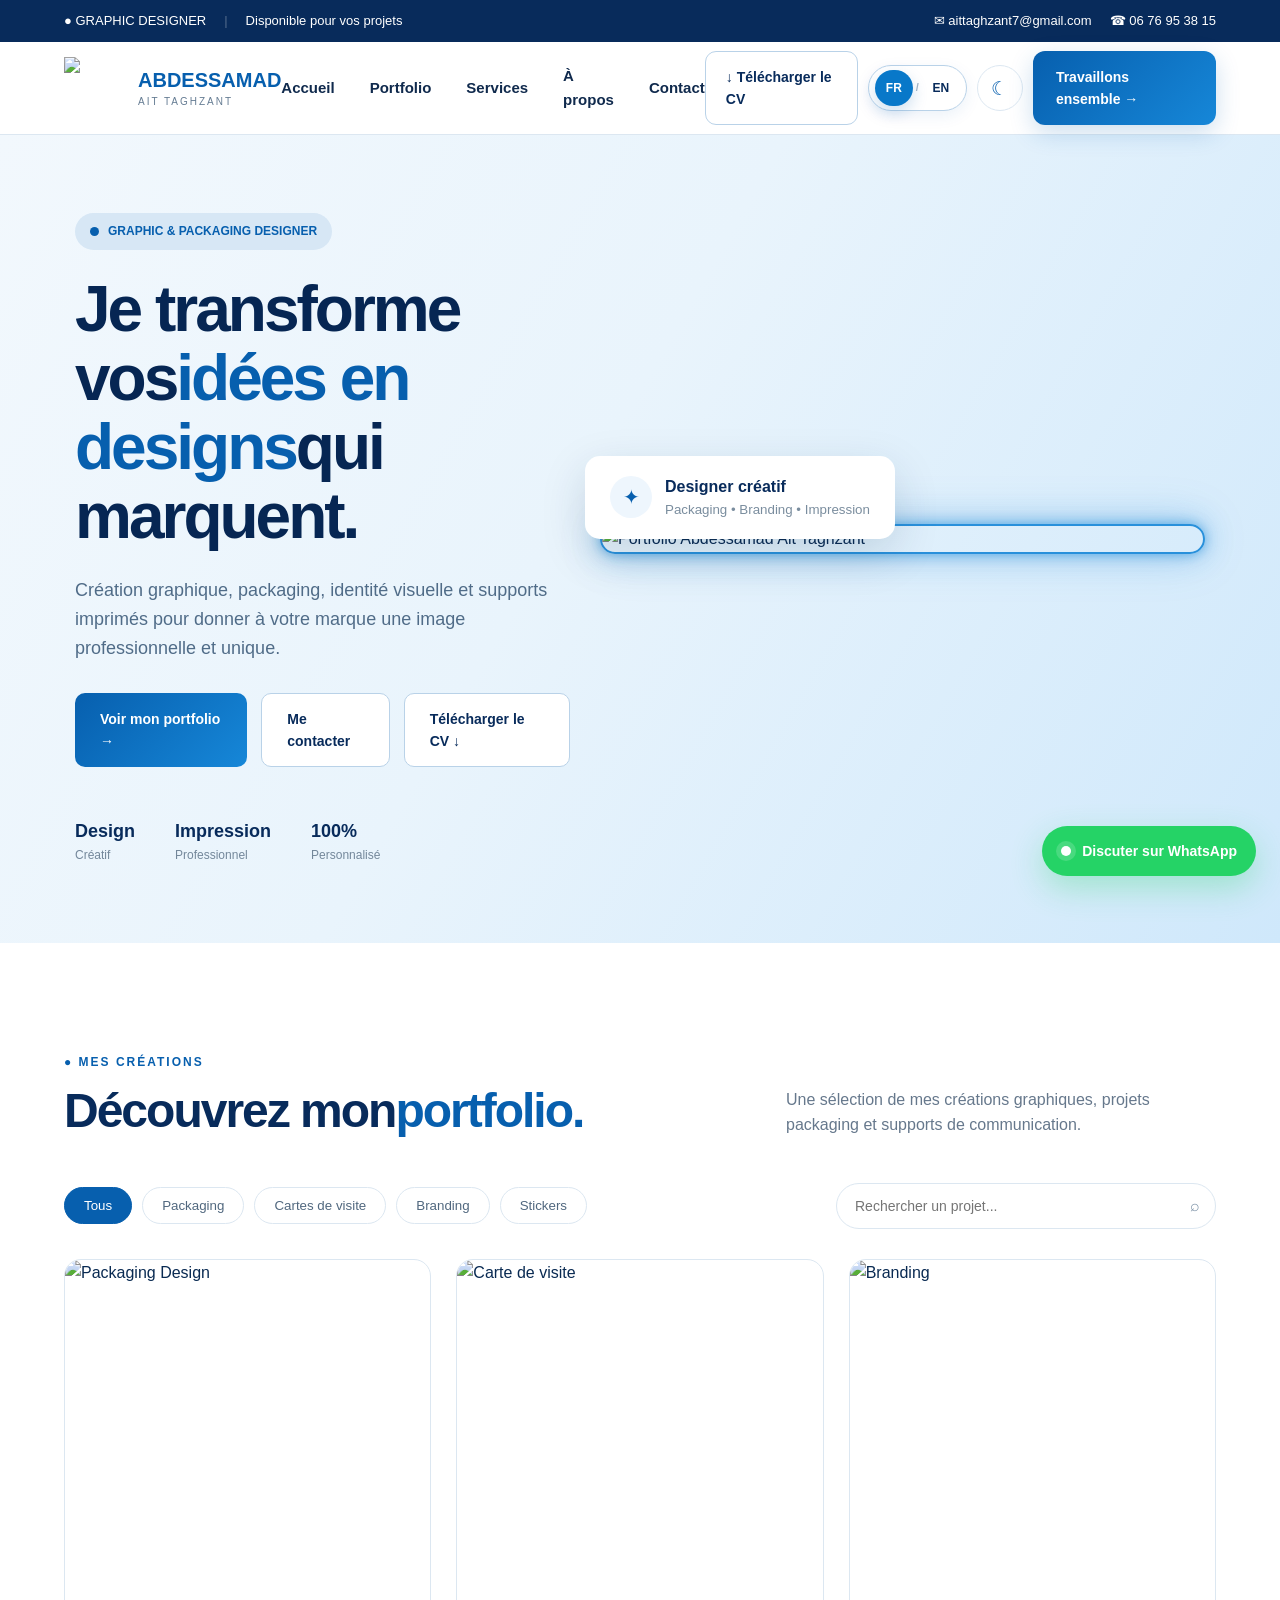
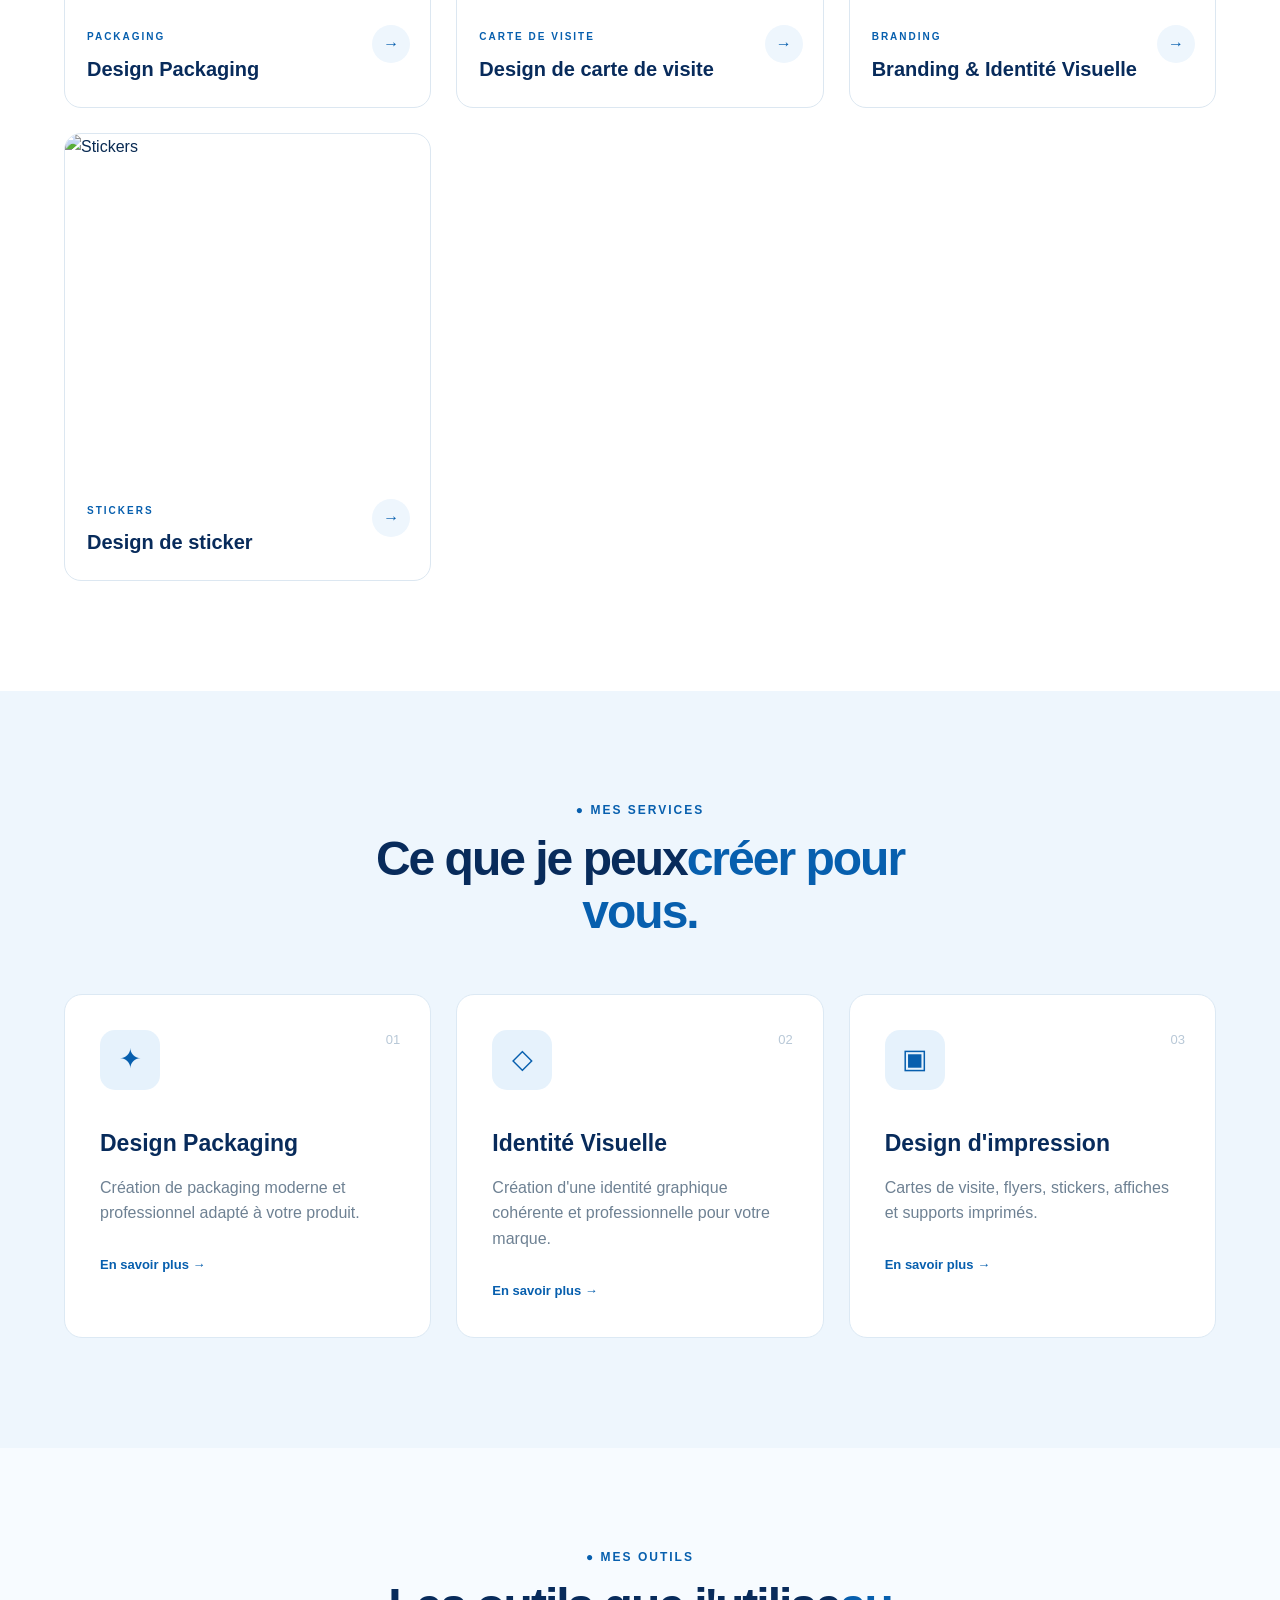
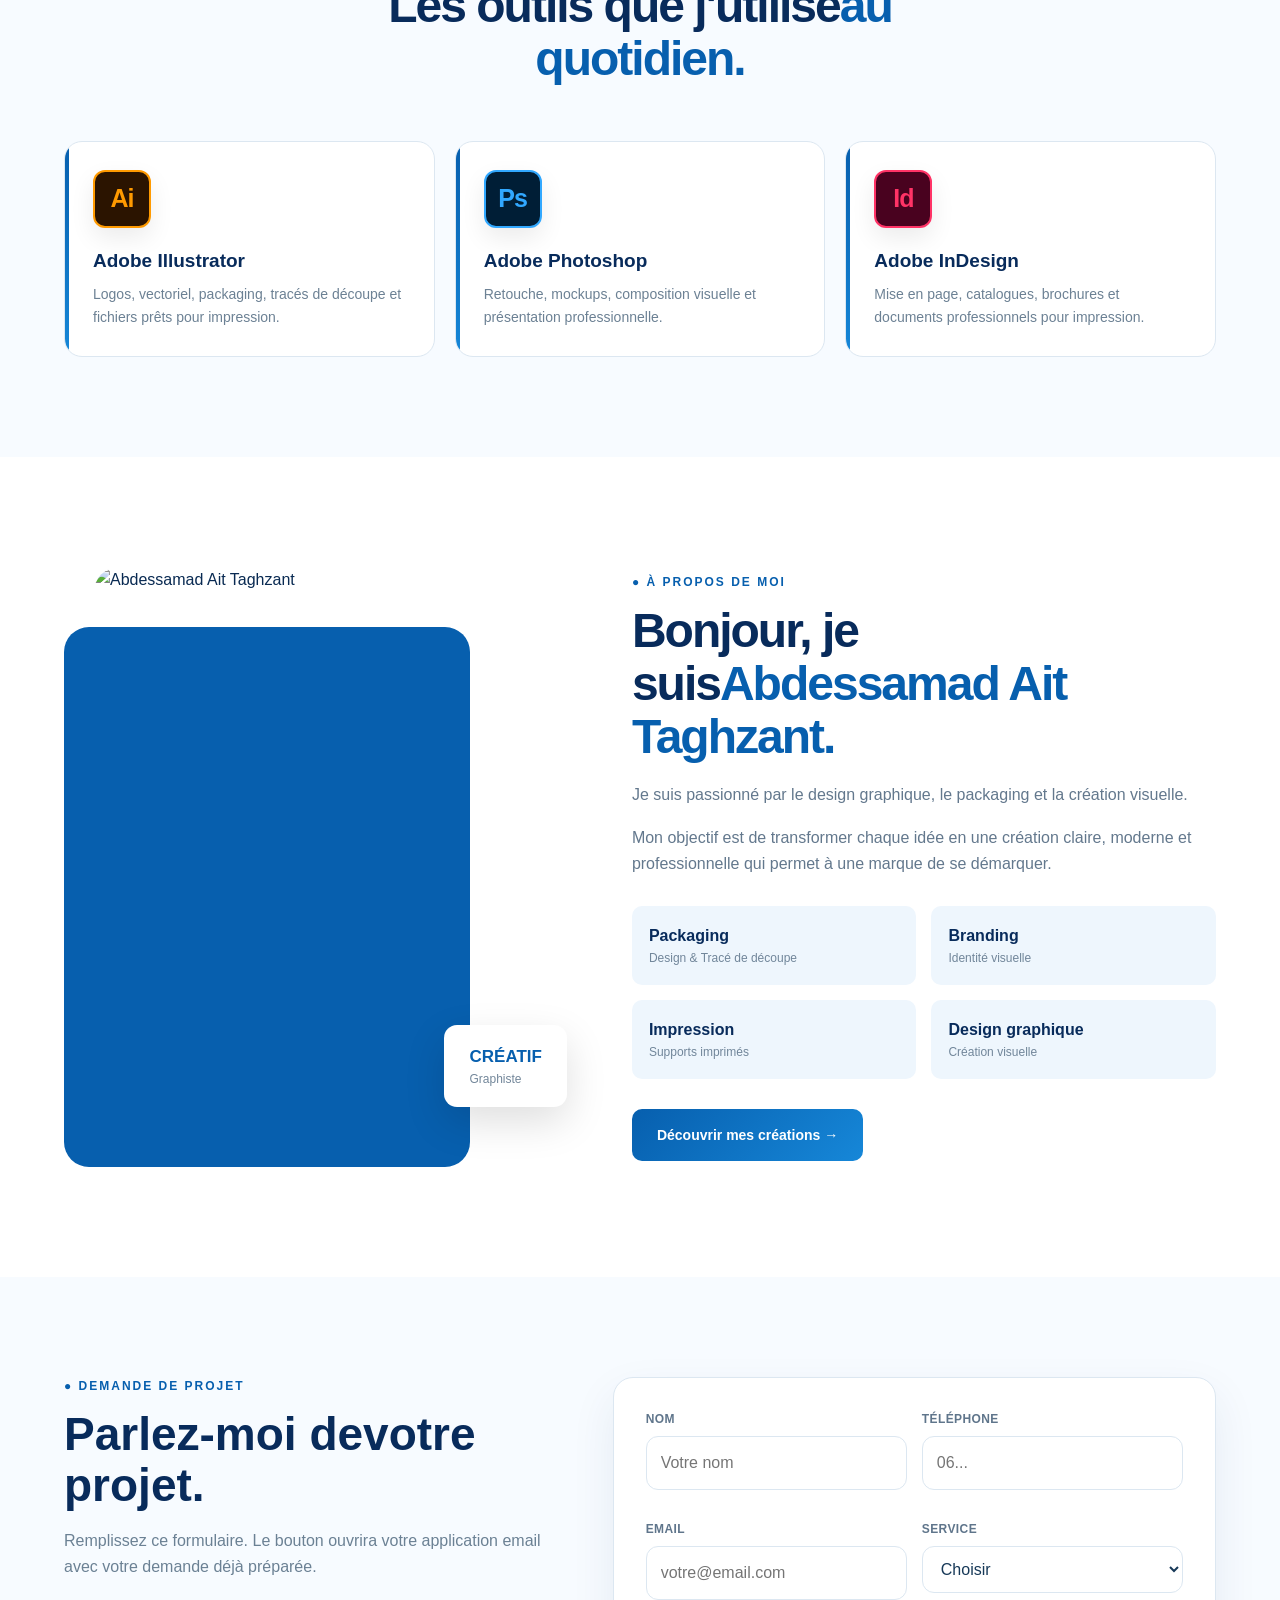
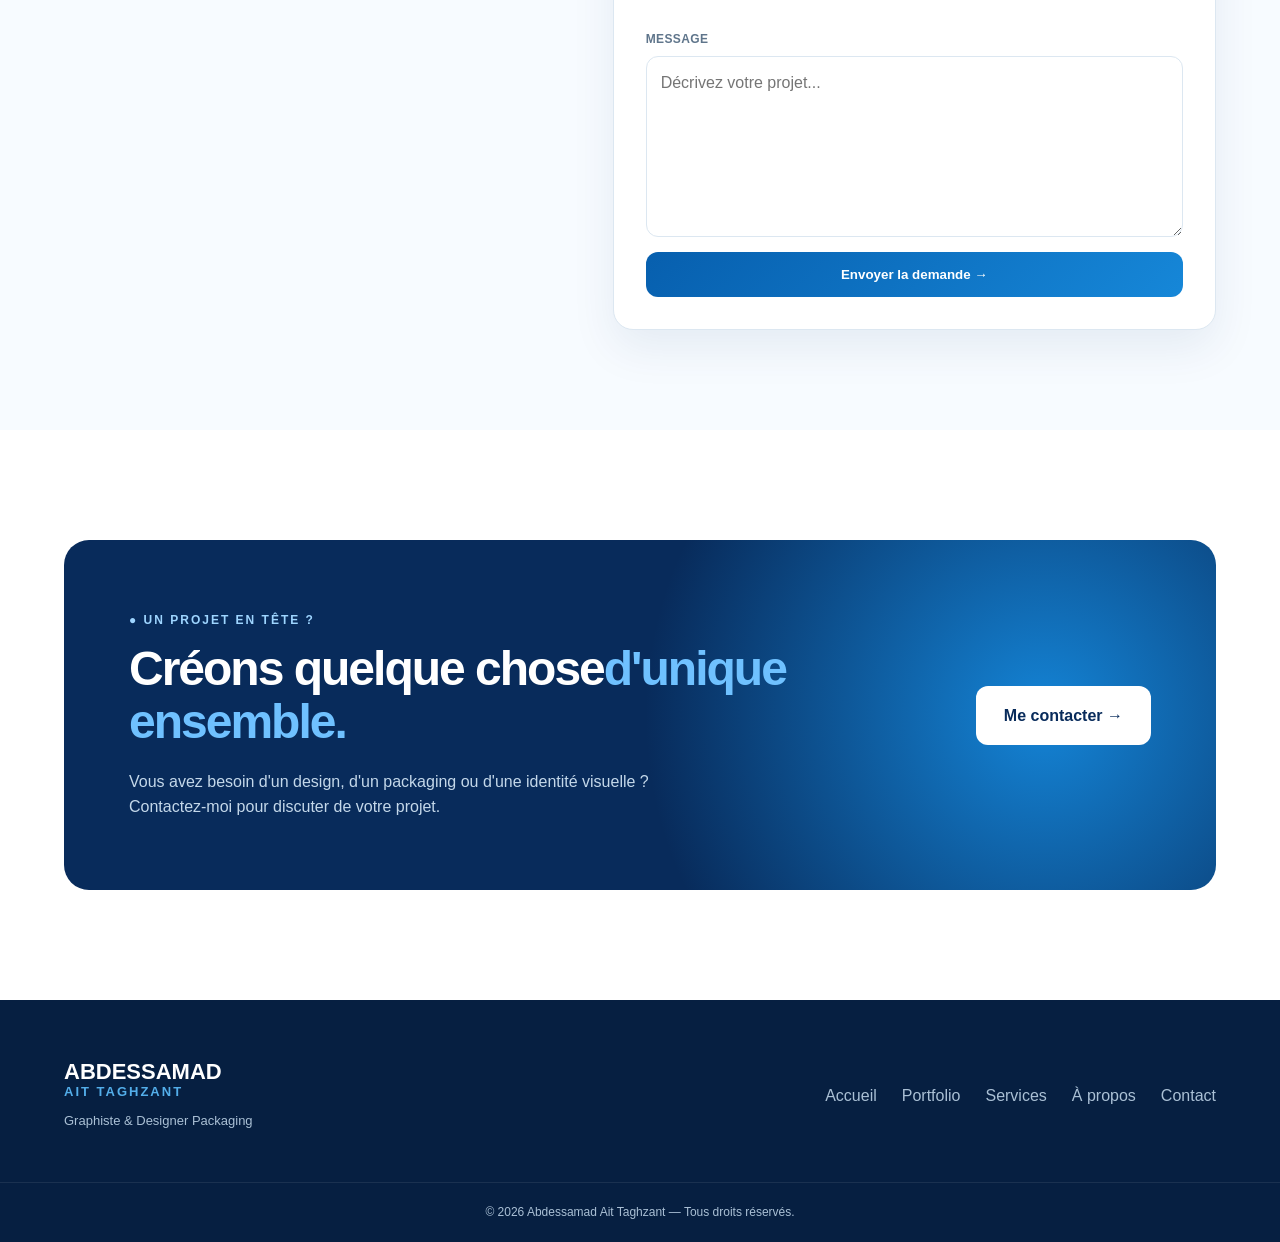
==== index.html @ f578691d "Add files via upload" ====
<!DOCTYPE html>
<html lang="fr">
<head>
    <meta charset="UTF-8">
    <meta name="viewport" content="width=device-width, initial-scale=1.0">

    <title>Abdessamad Ait Taghzant | Graphic Designer</title>

    <link rel="icon" type="image/png" href="images/my logo white.png">

    <link rel="stylesheet" href="style.css">

    <style>

        /* ===================================
           NAVBAR LOGO IMAGE
        =================================== */

        .logo-icon{
            width:62px;
            height:62px;
            display:flex;
            align-items:center;
            justify-content:center;
            background:transparent !important;
            border-radius:0 !important;
            overflow:hidden;
            flex-shrink:0;
        }

        .logo-icon img{
            width:100%;
            height:100%;
            object-fit:contain;
            display:block;
        }

        /* ===================================
           CLICKABLE PORTFOLIO COVERS
        =================================== */

        .gallery-cover{
            cursor:pointer;
        }

        /* ===================================
           CATEGORY GALLERIES / MODALS
        =================================== */

        .portfolio-modal{
            position:fixed;
            inset:0;
            width:100%;
            height:100%;
            background:rgba(3,25,52,.78);
            backdrop-filter:blur(7px);
            z-index:99999;
            display:none;
            overflow-y:auto;
            padding:35px;
        }

        .portfolio-modal.show{
            display:block;
        }

        .portfolio-modal-content{
            position:relative;
            width:100%;
            max-width:1400px;
            min-height:90vh;
            margin:auto;
            background:#ffffff;
            border-radius:25px;
            padding:65px;
            box-shadow:0 30px 90px rgba(0,0,0,.30);
            animation:galleryOpen .35s ease;
        }

        @keyframes galleryOpen{
            from{
                opacity:0;
                transform:translateY(25px) scale(.98);
            }

            to{
                opacity:1;
                transform:translateY(0) scale(1);
            }
        }

        .portfolio-modal-close{
            position:absolute;
            right:25px;
            top:20px;
            width:50px;
            height:50px;
            border:none;
            border-radius:50%;
            background:#edf6fd;
            color:#075fae;
            font-size:32px;
            line-height:1;
            cursor:pointer;
            transition:.3s;
        }

        .portfolio-modal-close:hover{
            background:#075fae;
            color:white;
            transform:rotate(90deg);
        }

        .portfolio-gallery-header{
            margin-bottom:40px;
            max-width:750px;
        }

        .portfolio-gallery-header > span{
            color:#075fae;
            font-size:12px;
            font-weight:800;
            letter-spacing:2px;
        }

        .portfolio-gallery-header h2{
            font-size:48px;
            line-height:1.1;
            color:#082b5b;
            margin:10px 0 15px;
        }

        .portfolio-gallery-header h2 strong{
            color:#0871c9;
        }

        .portfolio-gallery-header p{
            color:#64788d;
            font-size:16px;
        }

        .portfolio-gallery-grid{
            display:grid;
            grid-template-columns:repeat(3,1fr);
            gap:25px;
        }

        .portfolio-gallery-item{
            overflow:hidden;
            border-radius:17px;
            border:1px solid #dce7f1;
            background:#ffffff;
            transition:.35s;
        }

        .portfolio-gallery-item:hover{
            transform:translateY(-6px);
            box-shadow:0 20px 45px rgba(8,54,100,.15);
        }

        .portfolio-gallery-item img{
            width:100%;
            height:340px;
            object-fit:cover;
            display:block;
            transition:.4s;
        }

        .portfolio-gallery-item:hover img{
            transform:scale(1.03);
        }

        .portfolio-gallery-item > div{
            padding:20px;
        }

        .portfolio-gallery-item span{
            font-size:10px;
            font-weight:bold;
            letter-spacing:2px;
            color:#0871c9;
        }

        .portfolio-gallery-item h3{
            margin-top:5px;
            color:#082b5b;
            font-size:19px;
        }

        @media(max-width:1000px){
            .portfolio-gallery-grid{
                grid-template-columns:repeat(2,1fr);
            }
        }

        @media(max-width:650px){
            .portfolio-modal{
                padding:10px;
            }

            .portfolio-modal-content{
                padding:60px 20px 30px;
            }

            .portfolio-gallery-header h2{
                font-size:34px;
            }

            .portfolio-gallery-grid{
                grid-template-columns:1fr;
            }

            .portfolio-gallery-item img{
                height:300px;
            }
        }
    

        /* ===================================
           NEW FEATURES: DARK MODE / TOOLS /
           SEARCH / CONTACT / CTA / ANIMATIONS
        =================================== */

        :root{
            --surface:#ffffff;
            --surface-soft:#f5f9fd;
            --surface-blue:#eef6fd;
            --ink:#082b5b;
            --muted:#64788d;
            --accent:#075fae;
            --accent-light:#1687d8;
            --line:#dce7f1;
        }

        body{
            transition:background .3s ease, color .3s ease;
        }

        /* DARK MODE */
        body.dark-mode{
            --surface:#081525;
            --surface-soft:#0d1d31;
            --surface-blue:#0c2038;
            --ink:#f2f7ff;
            --muted:#a9bdd0;
            --line:#1e3a57;

            background:#07111d;
            color:#edf5ff;
        }

        body.dark-mode header,
        body.dark-mode .portfolio,
        body.dark-mode .about,
        body.dark-mode .contact{
            background:#07111d !important;
        }

        body.dark-mode .services{
            background:#0a192a !important;
        }

        body.dark-mode .project,
        body.dark-mode .service-card,
        body.dark-mode .portfolio-modal-content,
        body.dark-mode .contact-form-card,
        body.dark-mode .tool-card{
            background:#0d1d31 !important;
            border-color:#1e3a57 !important;
            color:#edf5ff;
        }

        body.dark-mode .project-info h3,
        body.dark-mode .portfolio-gallery-header h2,
        body.dark-mode .portfolio-gallery-item h3,
        body.dark-mode .about-content h2,
        body.dark-mode .section-heading h2,
        body.dark-mode .center-heading h2,
        body.dark-mode .tool-card h3,
        body.dark-mode .contact-form-card h3{
            color:#f2f7ff !important;
        }

        body.dark-mode .portfolio-gallery-item,
        body.dark-mode .portfolio-gallery-item img{
            background:#10233a !important;
            border-color:#1e3a57 !important;
        }

        body.dark-mode .portfolio-menu button,
        body.dark-mode .portfolio-search input{
            background:#0d1d31;
            color:#dcecff;
            border-color:#1e3a57;
        }

        body.dark-mode .portfolio-menu button.active,
        body.dark-mode .portfolio-menu button:hover{
            background:#1687d8;
            color:#fff;
        }

        /* DARK MODE TOGGLE */
        .theme-toggle{
            width:46px;
            height:46px;
            border-radius:50%;
            border:1px solid #dce7f1;
            background:#fff;
            color:#075fae;
            cursor:pointer;
            display:flex;
            align-items:center;
            justify-content:center;
            font-size:19px;
            transition:.25s ease;
            flex-shrink:0;
        }

        .theme-toggle:hover{
            transform:translateY(-2px);
            box-shadow:0 8px 22px rgba(7,95,174,.16);
        }

        body.dark-mode .theme-toggle{
            background:#0d1d31;
            border-color:#1e3a57;
            color:#7bc7ff;
        }

        .nav-actions{
            display:flex;
            align-items:center;
            gap:10px;
        }

        /* DOWNLOAD CV */
        .cv-button{
            display:inline-flex;
            align-items:center;
            gap:8px;
            padding:14px 20px;
            border-radius:11px;
            background:#fff;
            border:1px solid #b9d2e8;
            color:#082b5b;
            font-size:14px;
            font-weight:700;
            transition:.25s ease;
        }

        .cv-button:hover{
            transform:translateY(-2px);
            border-color:#1687d8;
            box-shadow:0 8px 25px rgba(7,95,174,.16);
        }

        body.dark-mode .cv-button{
            background:#0d1d31;
            color:#e9f5ff;
            border-color:#1e3a57;
        }

        /* SEARCH */
        .portfolio-toolbar{
            display:flex;
            align-items:center;
            justify-content:space-between;
            gap:20px;
            flex-wrap:wrap;
            margin-bottom:30px;
        }

        .portfolio-toolbar .portfolio-menu{
            margin-bottom:0;
        }

        .portfolio-search{
            position:relative;
            min-width:280px;
            flex:0 1 380px;
        }

        .portfolio-search input{
            width:100%;
            height:46px;
            border:1px solid #dce7f1;
            border-radius:30px;
            padding:0 45px 0 18px;
            outline:none;
            color:#173958;
            background:#fff;
            font-size:14px;
            transition:.25s ease;
        }

        .portfolio-search input:focus{
            border-color:#1687d8;
            box-shadow:0 0 0 4px rgba(22,135,216,.10);
        }

        .portfolio-search span{
            position:absolute;
            right:16px;
            top:50%;
            transform:translateY(-50%);
            color:#7b91a6;
            pointer-events:none;
        }

        .no-results{
            display:none;
            width:100%;
            padding:35px;
            text-align:center;
            border:1px dashed #b9d2e8;
            border-radius:16px;
            color:#6a8095;
            background:#f7fbff;
        }

        body.dark-mode .no-results{
            background:#0d1d31;
            border-color:#1e3a57;
            color:#9db3c7;
        }

        /* TOOLS SECTION */
        .tools-section{
            padding:100px 0;
            background:#f7fbff;
        }

        body.dark-mode .tools-section{
            background:#091827;
        }

        .tools-grid{
            display:grid;
            grid-template-columns:repeat(4,1fr);
            gap:20px;
            margin-top:40px;
        }

        .tool-card{
            background:#fff;
            border:1px solid #dce7f1;
            border-radius:18px;
            padding:28px;
            transition:.3s ease;
            position:relative;
            overflow:hidden;
        }

        .tool-card::before{
            content:"";
            position:absolute;
            left:0;
            top:0;
            width:4px;
            height:100%;
            background:linear-gradient(#075fae,#1687d8);
        }

        .tool-card:hover{
            transform:translateY(-6px);
            box-shadow:0 18px 40px rgba(7,54,100,.10);
        }

        .tool-icon{
            width:52px;
            height:52px;
            border-radius:14px;
            background:#eaf5fd;
            display:flex;
            align-items:center;
            justify-content:center;
            color:#075fae;
            font-weight:900;
            margin-bottom:18px;
            font-size:18px;
        }

        body.dark-mode .tool-icon{
            background:#122b45;
            color:#7bc7ff;
        }

        .tool-card h3{
            color:#082b5b;
            margin-bottom:7px;
            font-size:19px;
        }

        .tool-card p{
            color:#6c8194;
            font-size:14px;
        }

        /* WHATSAPP CTA */
        .whatsapp-cta{
            position:fixed;
            right:24px;
            bottom:24px;
            z-index:9999;
            display:flex;
            align-items:center;
            gap:11px;
            padding:14px 19px;
            background:#25D366;
            color:#fff;
            border-radius:999px;
            font-weight:800;
            font-size:14px;
            box-shadow:0 12px 32px rgba(37,211,102,.30);
            transition:.25s ease;
        }

        .whatsapp-cta:hover{
            transform:translateY(-4px) scale(1.02);
            box-shadow:0 16px 38px rgba(37,211,102,.38);
        }

        .whatsapp-cta .wa-dot{
            width:10px;
            height:10px;
            border-radius:50%;
            background:#fff;
            box-shadow:0 0 0 5px rgba(255,255,255,.16);
        }

        /* CONTACT FORM */
        .contact-form-section{
            padding:100px 0;
            background:#f7fbff;
        }

        body.dark-mode .contact-form-section{
            background:#091827;
        }

        .contact-form-wrap{
            display:grid;
            grid-template-columns:.9fr 1.1fr;
            gap:55px;
            align-items:start;
        }

        .contact-form-intro h2{
            font-size:46px;
            line-height:1.1;
            color:#082b5b;
            margin:10px 0 18px;
        }

        body.dark-mode .contact-form-intro h2{
            color:#f2f7ff;
        }

        .contact-form-intro p{
            color:#6b8194;
            max-width:520px;
        }

        .contact-form-card{
            background:#fff;
            border:1px solid #dce7f1;
            border-radius:20px;
            padding:32px;
            box-shadow:0 18px 45px rgba(7,54,100,.08);
        }

        .contact-form-grid{
            display:grid;
            grid-template-columns:1fr 1fr;
            gap:15px;
        }

        .contact-field{
            display:flex;
            flex-direction:column;
            gap:7px;
            margin-bottom:15px;
        }

        .contact-field.full{
            grid-column:1 / -1;
        }

        .contact-field label{
            font-size:12px;
            font-weight:800;
            color:#5f758b;
            letter-spacing:.4px;
        }

        .contact-field input,
        .contact-field select,
        .contact-field textarea{
            width:100%;
            border:1px solid #dce7f1;
            border-radius:12px;
            padding:13px 14px;
            outline:none;
            font:inherit;
            background:#fff;
            color:#173958;
        }

        body.dark-mode .contact-field input,
        body.dark-mode .contact-field select,
        body.dark-mode .contact-field textarea{
            background:#091827;
            color:#edf5ff;
            border-color:#1e3a57;
        }

        .contact-field input:focus,
        .contact-field select:focus,
        .contact-field textarea:focus{
            border-color:#1687d8;
            box-shadow:0 0 0 4px rgba(22,135,216,.09);
        }

        .contact-submit{
            width:100%;
            border:none;
            border-radius:12px;
            padding:15px 20px;
            background:linear-gradient(135deg,#075fae,#1687d8);
            color:#fff;
            font-weight:800;
            cursor:pointer;
            transition:.25s ease;
        }

        .contact-submit:hover{
            transform:translateY(-2px);
            box-shadow:0 10px 28px rgba(7,95,174,.25);
        }

        /* LIGHTBOX COUNTER ENHANCEMENT */
        .lightbox-counter{
            font-weight:800;
            letter-spacing:.5px;
        }

        /* SCROLL ANIMATIONS */
        .reveal{
            opacity:0;
            transform:translateY(28px);
            transition:
                opacity .7s ease,
                transform .7s ease;
        }

        .reveal.visible{
            opacity:1;
            transform:translateY(0);
        }

        .reveal-delay-1{ transition-delay:.08s; }
        .reveal-delay-2{ transition-delay:.16s; }
        .reveal-delay-3{ transition-delay:.24s; }

        @media(max-width:1000px){
            .tools-grid{
                grid-template-columns:repeat(2,1fr);
            }

            .contact-form-wrap{
                grid-template-columns:1fr;
            }

            .nav-actions .cv-button{
                display:none;
            }
        }

        @media(max-width:700px){
            .tools-grid{
                grid-template-columns:1fr;
            }

            .portfolio-search{
                min-width:100%;
                flex:1 1 100%;
            }

            .contact-form-grid{
                grid-template-columns:1fr;
            }

            .contact-field.full{
                grid-column:auto;
            }

            .contact-form-intro h2{
                font-size:36px;
            }

            .whatsapp-cta{
                right:14px;
                bottom:14px;
                padding:13px 16px;
            }

            .whatsapp-cta .wa-label{
                display:none;
            }
        }

    

        /* ===================================
           DARK MODE - HERO COMPLETE
        =================================== */

        body.dark-mode .hero{
            background:#07111d !important;
        }

        body.dark-mode .hero-grid{
            background:transparent !important;
        }

        body.dark-mode .hero-content h1{
            color:#f2f7ff !important;
        }

        body.dark-mode .hero-content h1 span{
            color:#31a7ff !important;
        }

        body.dark-mode .hero-content > p{
            color:#a9bdd0 !important;
        }

        body.dark-mode .hero-badge{
            background:#102b45 !important;
            color:#7bc7ff !important;
            border-color:#1e496d !important;
        }

        body.dark-mode .hero-badge .dot{
            background:#31a7ff !important;
        }

        body.dark-mode .hero-stats strong{
            color:#f2f7ff !important;
        }

        body.dark-mode .hero-stats span{
            color:#91a9bd !important;
        }

        body.dark-mode .hero .btn-outline{
            background:#0d1d31 !important;
            color:#eaf5ff !important;
            border-color:#284968 !important;
        }

        body.dark-mode .hero .btn-outline:hover{
            background:#122b45 !important;
            border-color:#31a7ff !important;
        }

        body.dark-mode .hero .btn-primary{
            background:#1687d8 !important;
            color:#fff !important;
        }

        body.dark-mode .hero-image{
            background:#0b1d30 !important;
        }

        body.dark-mode .hero-image > img{
            border-color:#31a7ff !important;
            box-shadow:
                0 0 18px rgba(49,167,255,.35),
                0 0 45px rgba(49,167,255,.16) !important;
        }

        body.dark-mode .floating-card{
            background:#0d1d31 !important;
            color:#f2f7ff !important;
            border:1px solid #1e3a57 !important;
            box-shadow:0 18px 45px rgba(0,0,0,.35) !important;
        }

        body.dark-mode .floating-card strong{
            color:#f2f7ff !important;
        }

        body.dark-mode .floating-card small{
            color:#9fb4c8 !important;
        }

        body.dark-mode .floating-card > span{
            background:#102b45 !important;
            color:#7bc7ff !important;
        }

    

        /* ===================================
           DARK MODE - WHITE TEXT FIX
        =================================== */

        /* Navbar links */
        body.dark-mode header nav a,
        body.dark-mode .navbar nav a{
            color:#ffffff !important;
        }

        body.dark-mode header nav a:hover,
        body.dark-mode .navbar nav a:hover{
            color:#31a7ff !important;
        }

        /* Service cards */
        body.dark-mode .service-card h3,
        body.dark-mode .service-card p,
        body.dark-mode .service-card .number,
        body.dark-mode .service-card a{
            color:#ffffff !important;
        }

        body.dark-mode .service-card p{
            color:#c5d3df !important;
        }

        body.dark-mode .service-card a{
            color:#31a7ff !important;
        }

        /* Generic dark-blue text used across sections */
        body.dark-mode .small-title,
        body.dark-mode .section-heading p,
        body.dark-mode .center-heading p,
        body.dark-mode .project-info h3,
        body.dark-mode .project-info span,
        body.dark-mode .portfolio-gallery-item h3,
        body.dark-mode .portfolio-gallery-item span,
        body.dark-mode .portfolio-gallery-header p,
        body.dark-mode .tool-card h3,
        body.dark-mode .tool-card p,
        body.dark-mode .about-content p,
        body.dark-mode .skills strong,
        body.dark-mode .skills span{
            color:#ffffff !important;
        }

        body.dark-mode .portfolio-gallery-header p,
        body.dark-mode .tool-card p,
        body.dark-mode .about-content p,
        body.dark-mode .skills span{
            color:#c5d3df !important;
        }

        /* Footer links/text */
        body.dark-mode footer,
        body.dark-mode footer a,
        body.dark-mode .footer-logo,
        body.dark-mode .footer-menu a{
            color:#ffffff !important;
        }

        body.dark-mode .footer-logo span,
        body.dark-mode footer p{
            color:#c5d3df !important;
        }

    

        /* ===================================
           DARK MODE - ABOUT SKILLS FIX
        =================================== */

        body.dark-mode .skills > div{
            background:#10243a !important;
            border:1px solid #244766 !important;
            box-shadow:0 10px 25px rgba(0,0,0,.16) !important;
        }

        body.dark-mode .skills > div strong{
            color:#ffffff !important;
        }

        body.dark-mode .skills > div span{
            color:#a9c1d5 !important;
        }

        body.dark-mode .skills > div:hover{
            background:#132b45 !important;
            border-color:#31a7ff !important;
        }

    

        /* ===================================
           ADOBE TOOLS LOGOS
        =================================== */

        .adobe-tools-grid{
            grid-template-columns:repeat(3,1fr) !important;
        }

        .adobe-logo{
            width:58px;
            height:58px;
            border-radius:12px;
            display:flex;
            align-items:center;
            justify-content:center;
            margin-bottom:18px;
            font-size:25px;
            font-weight:900;
            letter-spacing:-1px;
            border:2px solid currentColor;
            box-shadow:0 10px 24px rgba(0,0,0,.08);
        }

        .adobe-logo span{
            line-height:1;
        }

        .adobe-ai{
            background:#2b1400;
            color:#ff9a00;
        }

        .adobe-ps{
            background:#001e36;
            color:#31a8ff;
        }

        .adobe-id{
            background:#49021f;
            color:#ff3366;
        }

        body.dark-mode .adobe-ai{
            background:#2b1400 !important;
            color:#ff9a00 !important;
            border-color:#ff9a00 !important;
        }

        body.dark-mode .adobe-ps{
            background:#001e36 !important;
            color:#31a8ff !important;
            border-color:#31a8ff !important;
        }

        body.dark-mode .adobe-id{
            background:#49021f !important;
            color:#ff3366 !important;
            border-color:#ff3366 !important;
        }

        @media(max-width:1000px){
            .adobe-tools-grid{
                grid-template-columns:repeat(2,1fr) !important;
            }
        }

        @media(max-width:700px){
            .adobe-tools-grid{
                grid-template-columns:1fr !important;
            }
        }

    
/* =========================
   FR / EN LANGUAGE SWITCH
========================= */
.language-switch{
    display:flex;
    align-items:center;
    gap:4px;
    padding:4px;
    border:1px solid #dce7f1;
    background:#f5f9fd;
    border-radius:999px;
}
.language-switch button{
    border:0;
    background:transparent;
    color:#64788d;
    min-width:42px;
    height:36px;
    padding:0 10px;
    border-radius:999px;
    cursor:pointer;
    font-weight:900;
    font-size:12px;
    transition:.25s ease;
}
.language-switch button.active{
    background:#075fae;
    color:#fff;
    box-shadow:0 6px 16px rgba(7,95,174,.20);
}
body.dark-mode .language-switch{
    background:#0d1d31;
    border-color:#1e3a57;
}
body.dark-mode .language-switch button{color:#a9bdd0}
body.dark-mode .language-switch button.active{
    background:#1687d8;
    color:#fff;
}
@media(max-width:760px){
    .language-switch button{min-width:38px;height:34px}
}


/* ===== VISIBLE FR / EN SWITCH ===== */
.language-switch{
    display:flex !important;
    align-items:center;
    justify-content:center;
    gap:3px;
    height:46px;
    padding:4px 6px;
    border:1px solid #b9d2e8;
    background:#ffffff;
    border-radius:999px;
    flex-shrink:0;
    box-shadow:0 5px 16px rgba(7,95,174,.08);
}
.language-switch button{
    display:flex !important;
    align-items:center;
    justify-content:center;
    min-width:38px;
    height:36px;
    padding:0 8px;
    border:0;
    border-radius:999px;
    background:transparent;
    color:#082b5b;
    font-size:12px;
    font-weight:900;
    cursor:pointer;
}
.language-switch .lang-divider{
    color:#9eb2c5;
    font-size:11px;
    font-weight:700;
}
.language-switch button.active{
    background:#0878c9 !important;
    color:#ffffff !important;
}
body.dark-mode .language-switch{
    background:#0d1d31 !important;
    border-color:#284968 !important;
}
body.dark-mode .language-switch button{
    color:#dcecff !important;
}
body.dark-mode .language-switch button.active{
    background:#1687d8 !important;
    color:#fff !important;
}
@media(max-width:1150px){
    .language-switch{height:42px}
    .language-switch button{min-width:34px;height:32px;font-size:11px}
}

</style>
</head>

<body>

<!-- =========================
     TOP BAR
========================= -->
<div class="top-bar">
    <div class="container top-content">

        <div class="top-left">
            <span>● GRAPHIC DESIGNER</span>
            <span class="separator">|</span>
            <span>Disponible pour vos projets</span>
        </div>

        <div class="top-right">

            <a href="mailto:aittaghzant7@gmail.com">
                ✉ aittaghzant7@gmail.com
            </a>

            <a href="tel:+212676953815">
                ☎ 06 76 95 38 15
            </a>

        </div>

    </div>
</div>


<!-- =========================
     NAVBAR
========================= -->
<header>

    <div class="container navbar">

        <a href="#accueil" class="logo">

            <div class="logo-icon">
                <img src="images/my logo.png"
                     alt="Abdessamad Ait Taghzant Logo">
            </div>

            <div class="logo-text">
                <strong>ABDESSAMAD</strong>
                <small>AIT TAGHZANT</small>
            </div>

        </a>


        <nav>

            <a href="#accueil">Accueil</a>
            <a href="#portfolio">Portfolio</a>
            <a href="#services">Services</a>
            <a href="#apropos">À propos</a>
            <a href="#contact">Contact</a>

        </nav>


        <div class="nav-actions">

            <a href="cv.html" target="_blank" rel="noopener noreferrer"
               class="cv-button">
                ↓ Download CV
            </a>

            <div class="language-switch" id="languageSwitch" title="Changer la langue / Change language">
                <button type="button" id="langFR" class="active" aria-label="Français">FR</button>
                <span class="lang-divider">/</span>
                <button type="button" id="langEN" aria-label="English">EN</button>
            </div>

            <button class="theme-toggle"
                    id="themeToggle"
                    type="button"
                    aria-label="Changer le thème">
                ☾
            </button>

            <a href="#contact-form" class="nav-button">
                Travaillons ensemble →
            </a>

        </div>

    </div>

</header>


<!-- =========================
     HERO
========================= -->
<section class="hero" id="accueil">

    <div class="container hero-grid">


        <!-- HERO TEXT -->

        <div class="hero-content">

            <div class="hero-badge">
                <span class="dot"></span>
                GRAPHIC & PACKAGING DESIGNER
            </div>


            <h1>
                Je transforme vos
                <span>idées en designs</span>
                qui marquent.
            </h1>


            <p>
                Création graphique, packaging, identité visuelle
                et supports imprimés pour donner à votre marque
                une image professionnelle et unique.
            </p>


            <div class="hero-buttons">

                <a href="#portfolio" class="btn-primary">
                    Voir mon portfolio →
                </a>

                <a href="#contact" class="btn-outline">
                    Me contacter
                </a>

                <a href="cv.html" target="_blank" rel="noopener noreferrer"
                   class="btn-outline">
                    Download CV ↓
                </a>

            </div>


            <div class="hero-stats">

                <div>
                    <strong>Design</strong>
                    <span>Créatif</span>
                </div>

                <div>
                    <strong>Print</strong>
                    <span>Professionnel</span>
                </div>

                <div>
                    <strong>100%</strong>
                    <span>Personnalisé</span>
                </div>

            </div>

        </div>



        <!-- HERO IMAGE -->

        <div class="hero-image">

            <img src="images/ChatGPT Image Sep 7, 2026, 11_30_27 PM.png"
                 alt="Portfolio Abdessamad Ait Taghzant">

            <div class="floating-card">
                <span>✦</span>

                <div>
                    <strong>Creative Designer</strong>
                    <small>Packaging • Branding • Print</small>
                </div>
            </div>

        </div>

    </div>

</section>


<!-- =========================
     PORTFOLIO
========================= -->
<section class="portfolio section" id="portfolio">

    <div class="container">

        <div class="section-heading reveal">

            <div>

                <div class="small-title">
                    ● MES CRÉATIONS
                </div>

                <h2>
                    Découvrez mon
                    <span>portfolio.</span>
                </h2>

            </div>

            <p>
                Une sélection de mes créations graphiques,
                projets packaging et supports de communication.
            </p>

        </div>


        <!-- =========================
             FILTER BUTTONS
        ========================= -->

        <div class="portfolio-toolbar">

            <div class="portfolio-menu">
<button class="filter-btn active" data-filter="all">
                Tous
            </button>

            <button class="filter-btn" data-filter="packaging">
                Packaging
            </button>

            <button class="filter-btn" data-filter="carte">
                Cartes de visite
            </button>

            <button class="filter-btn" data-filter="branding">
                Branding
            </button>

            <button class="filter-btn" data-filter="stickers">
                Stickers
            </button>
            </div>

            <div class="portfolio-search">
                <input type="search"
                       id="portfolioSearch"
                       placeholder="Rechercher un projet..."
                       aria-label="Rechercher un projet">
                <span>⌕</span>
            </div>

        </div>


        <!-- =========================
             CATEGORY COVERS
        ========================= -->

        <div class="portfolio-grid">


            <!-- PACKAGING COVER -->

            <div class="project gallery-cover"
                 data-category="packaging" data-search="packaging cosmétique box premium parfum emballage"
                 onclick="openGallery('packagingModal')">

                <img
                    src="images/ChatGPT Image Sep 13, 2026, 06_55_01 PM.png"
                    alt="Packaging Design"
                >

                <div class="project-info">

                    <span>PACKAGING</span>

                    <h3>
                        Packaging Design
                    </h3>

                    <div class="project-arrow">
                        →
                    </div>

                </div>

            </div>


            <!-- BUSINESS CARD COVER -->

            <div class="project gallery-cover"
                 data-category="carte" data-search="carte visite business card deco coussin puritybiodo adbi mikhwar lmaallem fire guard zahiabi"
                 onclick="openGallery('businessModal')">

                <img
                    src="images/ChatGPT Image Sep 8, 2026, 12_19_13 AM.png"
                    alt="Carte de visite"
                >

                <div class="project-info">

                    <span>CARTE DE VISITE</span>

                    <h3>
                        Business Card Design
                    </h3>

                    <div class="project-arrow">
                        →
                    </div>

                </div>

            </div>


            <!-- BRANDING COVER -->

            <div class="project gallery-cover"
                 data-category="branding" data-search="branding identité visuelle logo marque"
                 onclick="openGallery('brandingModal')">

                <img
                    src="images/design3.jpg"
                    alt="Branding"
                >

                <div class="project-info">

                    <span>BRANDING</span>

                    <h3>
                        Branding & Identité Visuelle
                    </h3>

                    <div class="project-arrow">
                        →
                    </div>

                </div>

            </div>


            <!-- STICKERS COVER -->

            <div class="project gallery-cover"
                 data-category="stickers" data-search="stickers étiquettes labels autocollants"
                 onclick="openGallery('stickersModal')">

                <img
                    src="images/design4.jpg"
                    alt="Stickers"
                >

                <div class="project-info">

                    <span>STICKERS</span>

                    <h3>
                        Sticker Design
                    </h3>

                    <div class="project-arrow">
                        →
                    </div>

                </div>

            </div>


        </div>

        <div class="no-results" id="noResults">
            Aucun projet ne correspond à votre recherche.
        </div>

    </div>

</section>


<!-- ===================================
     PACKAGING GALLERY
=================================== -->

<div class="portfolio-modal" id="packagingModal" aria-hidden="true">

    <div class="portfolio-modal-content">

        <button class="portfolio-modal-close"
                type="button"
                onclick="closeGallery('packagingModal')">
            ×
        </button>

        <div class="portfolio-gallery-header">

            <span>● MES PROJETS</span>

            <h2>
                Packaging
                <strong>Designs.</strong>
            </h2>

            <p>
                Découvrez mes créations de packaging,
                boîtes produits et présentations mockup.
            </p>

        </div>


        <div class="portfolio-gallery-grid">


            <div class="portfolio-gallery-item">

                <img
                    src="images/Varikosetife.png"
                    alt="Packaging 1"
                >

                <div>
                    <span>PACKAGING</span>
                    <h3>Varikosetife</h3>
                </div>

            </div>


            <div class="portfolio-gallery-item">

                <img
                    src="images/ZOREEL PARFUM.png"
                    alt="Packaging 2"
                >

                <div>
                    <span>PACKAGING</span>
                    <h3>ZOREEL PARFUM</h3>
                </div>

            </div>


            <div class="portfolio-gallery-item">

                <img
                    src="images/ALKAMAL PARFUM.png"
                    alt="Packaging 3"
                >

                <div>
                    <span>PACKAGING</span>
                    <h3>ALKAMAL PARFUM</h3>
                </div>

            </div>


            <div class="portfolio-gallery-item">

                <img
                    src="images/JOHD PARFUM.png"
                    alt="Packaging 4"
                >

                <div>
                    <span>PACKAGING</span>
                    <h3>JOHD PARFUM</h3>
                </div>

            </div>


            <div class="portfolio-gallery-item">

                <img
                    src="images/NELIA.png"
                    alt="Packaging 5"
                >

                <div>
                    <span>PACKAGING</span>
                    <h3>NELIA</h3>
                </div>

            </div>


            <div class="portfolio-gallery-item">

                <img
                    src="images/AGNESS PARFUM.png"
                    alt="Packaging 6"
                >

                <div>
                    <span>PACKAGING</span>
                    <h3>AGNESS PARFUM</h3>
                </div>

            </div>

            <div class="portfolio-gallery-item">

                <img
                    src="images/RAHA.png"
                    alt="Packaging 7"
                >

                <div>
                    <span>PACKAGING</span>
                    <h3>RAHA</h3>
                </div>

            </div>

            <div class="portfolio-gallery-item">

                <img
                    src="images/MINOXIFIN.png"
                    alt="Packaging 8"
                >

                <div>
                    <span>PACKAGING</span>
                    <h3>MINOXIFIN</h3>
                </div>

            </div>

            <div class="portfolio-gallery-item">

                <img
                    src="images/MINOXIDIL 5%25.png"
                    alt="Packaging 9"
                >

                <div>
                    <span>PACKAGING</span>
                    <h3>MINOXIDIL 5%</h3>
                </div>

            </div>


        </div>

    </div>

</div>


<!-- ===================================
     BUSINESS CARD GALLERY
=================================== -->

<div class="portfolio-modal" id="businessModal" aria-hidden="true">

    <div class="portfolio-modal-content">

        <button class="portfolio-modal-close"
                type="button"
                onclick="closeGallery('businessModal')">
            ×
        </button>

        <div class="portfolio-gallery-header">

            <span>● MES PROJETS</span>

            <h2>
                Business Card
                <strong>Designs.</strong>
            </h2>

            <p>
                Découvrez une sélection de mes créations
                de cartes de visite.
            </p>

        </div>


        <div class="portfolio-gallery-grid">


            <div class="portfolio-gallery-item">

                <img
                    src="images/ChatGPT Image Sep 7, 2026, 12_08_06 PM.png"
                    alt="Business Card 1"
                >

                <div>
                    <span>CARTE DE VISITE</span>
                    <h3>Business Card DECO COUSSIN</h3>
                </div>

            </div>


            <div class="portfolio-gallery-item">

                <img
                    src="images/ChatGPT Image Sep 8, 2026, 12_11_52 AM.png"
                    alt="Business Card 2"
                >

                <div>
                    <span>CARTE DE VISITE</span>
                    <h3>Business Card Design PURITYBIODO</h3>
                </div>

            </div>


            <div class="portfolio-gallery-item">

                <img
                    src="images/ChatGPT Image Sep 8, 2026, 12_13_40 AM.png"
                    alt="Business Card 3"
                >

                <div>
                    <span>CARTE DE VISITE</span>
                    <h3>Business Card Design ADBI MIKHWAR </h3>
                </div>

            </div>


            <div class="portfolio-gallery-item">

                <img
                    src="images/ChatGPT Image Sep 8, 2026, 12_14_28 AM.png"
                    alt="Business Card 4"
                >

                <div>
                    <span>CARTE DE VISITE</span>
                    <h3>Business Card Design L'MAALLEM</h3>
                </div>

            </div>


            <div class="portfolio-gallery-item">

                <img
                    src="images/ChatGPT Image Sep 8, 2026, 12_15_53 AM.png"
                    alt="Business Card 5"
                >

                <div>
                    <span>CARTE DE VISITE</span>
                    <h3>Business Card Design FIRE GUARD</h3>
                </div>

            </div>


            <div class="portfolio-gallery-item">

                <img
                    src="images/ChatGPT Image Sep 8, 2026, 12_16_31 AM.png"
                    alt="Business Card 6"
                >

                <div>
                    <span>CARTE DE VISITE</span>
                    <h3>Business Card Design ZAHIABI</h3>
                </div>

            </div>


        </div>

    </div>

</div>


<!-- ===================================
     BRANDING GALLERY
=================================== -->

<div class="portfolio-modal" id="brandingModal" aria-hidden="true">

    <div class="portfolio-modal-content">

        <button class="portfolio-modal-close"
                type="button"
                onclick="closeGallery('brandingModal')">
            ×
        </button>

        <div class="portfolio-gallery-header">

            <span>● MES PROJETS</span>

            <h2>
                Branding &
                <strong>Identité Visuelle.</strong>
            </h2>

            <p>
                Découvrez mes projets de branding,
                logos et identités visuelles.
            </p>

        </div>


        <div class="portfolio-gallery-grid">


            <div class="portfolio-gallery-item">
                <img src="images/branding-1.jpg" alt="Branding 1">
                <div>
                    <span>BRANDING</span>
                    <h3>Branding Design 01</h3>
                </div>
            </div>


            <div class="portfolio-gallery-item">
                <img src="images/branding-2.jpg" alt="Branding 2">
                <div>
                    <span>BRANDING</span>
                    <h3>Branding Design 02</h3>
                </div>
            </div>


            <div class="portfolio-gallery-item">
                <img src="images/branding-3.jpg" alt="Branding 3">
                <div>
                    <span>BRANDING</span>
                    <h3>Branding Design 03</h3>
                </div>
            </div>


            <div class="portfolio-gallery-item">
                <img src="images/branding-4.jpg" alt="Branding 4">
                <div>
                    <span>BRANDING</span>
                    <h3>Branding Design 04</h3>
                </div>
            </div>


            <div class="portfolio-gallery-item">
                <img src="images/branding-5.jpg" alt="Branding 5">
                <div>
                    <span>BRANDING</span>
                    <h3>Branding Design 05</h3>
                </div>
            </div>


            <div class="portfolio-gallery-item">
                <img src="images/branding-6.jpg" alt="Branding 6">
                <div>
                    <span>BRANDING</span>
                    <h3>Branding Design 06</h3>
                </div>
            </div>


        </div>

    </div>

</div>

<!-- ===================================
     IMAGE LIGHTBOX
=================================== -->

<div class="lightbox" id="lightbox">

    <button class="lightbox-close" id="lightboxClose">
        ×
    </button>

    <button class="lightbox-arrow lightbox-prev" id="lightboxPrev">
        ‹
    </button>

    <div class="lightbox-content">

        <img id="lightboxImage"
             src=""
             alt="Aperçu du projet">

        <div class="lightbox-counter" id="lightboxCounter">
            1 / 1
        </div>

    </div>

    <button class="lightbox-arrow lightbox-next" id="lightboxNext">
        ›
    </button>

</div>


<!-- ===================================
     STICKERS GALLERY
=================================== -->

<div class="portfolio-modal" id="stickersModal" aria-hidden="true">

    <div class="portfolio-modal-content">

        <button class="portfolio-modal-close"
                type="button"
                onclick="closeGallery('stickersModal')">
            ×
        </button>

        <div class="portfolio-gallery-header">

            <span>● MES PROJETS</span>

            <h2>
                Sticker
                <strong>Designs.</strong>
            </h2>

            <p>
                Découvrez mes créations de stickers,
                étiquettes et supports adhésifs.
            </p>

        </div>


        <div class="portfolio-gallery-grid">


            <div class="portfolio-gallery-item">
                <img src="images/sticker-1.jpg" alt="Sticker 1">
                <div>
                    <span>STICKERS</span>
                    <h3>Sticker Design 01</h3>
                </div>
            </div>


            <div class="portfolio-gallery-item">
                <img src="images/sticker-2.jpg" alt="Sticker 2">
                <div>
                    <span>STICKERS</span>
                    <h3>Sticker Design 02</h3>
                </div>
            </div>


            <div class="portfolio-gallery-item">
                <img src="images/sticker-3.jpg" alt="Sticker 3">
                <div>
                    <span>STICKERS</span>
                    <h3>Sticker Design 03</h3>
                </div>
            </div>


            <div class="portfolio-gallery-item">
                <img src="images/sticker-4.jpg" alt="Sticker 4">
                <div>
                    <span>STICKERS</span>
                    <h3>Sticker Design 04</h3>
                </div>
            </div>


            <div class="portfolio-gallery-item">
                <img src="images/sticker-5.jpg" alt="Sticker 5">
                <div>
                    <span>STICKERS</span>
                    <h3>Sticker Design 05</h3>
                </div>
            </div>


            <div class="portfolio-gallery-item">
                <img src="images/sticker-6.jpg" alt="Sticker 6">
                <div>
                    <span>STICKERS</span>
                    <h3>Sticker Design 06</h3>
                </div>
            </div>


        </div>

    </div>

</div>


<!-- =========================
     SERVICES
========================= -->
<section class="services section" id="services">

    <div class="container">


        <div class="center-heading reveal">

            <div class="small-title">
                ● MES SERVICES
            </div>

            <h2>
                Ce que je peux
                <span>créer pour vous.</span>
            </h2>

        </div>



        <div class="services-grid">


            <div class="service-card">

                <div class="service-icon">
                    ✦
                </div>

                <span class="number">01</span>

                <h3>
                    Packaging Design
                </h3>

                <p>
                    Création de packaging moderne et
                    professionnel adapté à votre produit.
                </p>

                <a href="#contact">
                    En savoir plus →
                </a>

            </div>



            <div class="service-card">

                <div class="service-icon">
                    ◇
                </div>

                <span class="number">02</span>

                <h3>
                    Identité Visuelle
                </h3>

                <p>
                    Création d'une identité graphique
                    cohérente et professionnelle pour
                    votre marque.
                </p>

                <a href="#contact">
                    En savoir plus →
                </a>

            </div>



            <div class="service-card">

                <div class="service-icon">
                    ▣
                </div>

                <span class="number">03</span>

                <h3>
                    Print Design
                </h3>

                <p>
                    Cartes de visite, flyers,
                    stickers, affiches et supports
                    imprimés.
                </p>

                <a href="#contact">
                    En savoir plus →
                </a>

            </div>


        </div>

    </div>

</section>




<!-- =========================
     TOOLS / SOFTWARE
========================= -->
<section class="tools-section" id="tools">

    <div class="container">

        <div class="center-heading reveal">
            <div class="small-title">
                ● MES OUTILS
            </div>

            <h2>
                Les outils que j'utilise
                <span>au quotidien.</span>
            </h2>
        </div>

        <div class="tools-grid adobe-tools-grid">

            <div class="tool-card reveal">
                <div class="adobe-logo adobe-ai" aria-label="Adobe Illustrator">
                    <span>Ai</span>
                </div>
                <h3>Adobe Illustrator</h3>
                <p>
                    Logos, vectoriel, packaging, dielines
                    et fichiers prêts pour impression.
                </p>
            </div>

            <div class="tool-card reveal reveal-delay-1">
                <div class="adobe-logo adobe-ps" aria-label="Adobe Photoshop">
                    <span>Ps</span>
                </div>
                <h3>Adobe Photoshop</h3>
                <p>
                    Retouche, mockups, composition visuelle
                    et présentation professionnelle.
                </p>
            </div>

            <div class="tool-card reveal reveal-delay-2">
                <div class="adobe-logo adobe-id" aria-label="Adobe InDesign">
                    <span>Id</span>
                </div>
                <h3>Adobe InDesign</h3>
                <p>
                    Mise en page, catalogues, brochures
                    et documents professionnels pour impression.
                </p>
            </div>

        </div>

    </div>

</section>

<!-- =========================
     ABOUT
========================= -->
<section class="about section" id="apropos">

    <div class="container about-grid">


        <div class="about-image">

            <div class="blue-shape"></div>

            <img src="images/Futuristic professional portrait with glowing ring.png"
                 alt="Abdessamad Ait Taghzant">

            <div class="experience">
                <strong>CREATIVE</strong>
                <span>Graphic Designer</span>
            </div>

        </div>



        <div class="about-content">

            <div class="small-title">
                ● À PROPOS DE MOI
            </div>


            <h2>
                Bonjour, je suis
                <span>Abdessamad Ait Taghzant.</span>
            </h2>


            <p>
                Je suis passionné par le design graphique,
                le packaging et la création visuelle.
            </p>


            <p>
                Mon objectif est de transformer chaque idée
                en une création claire, moderne et professionnelle
                qui permet à une marque de se démarquer.
            </p>


            <div class="skills">

                <div>
                    <strong>Packaging</strong>
                    <span>Design & Dieline</span>
                </div>

                <div>
                    <strong>Branding</strong>
                    <span>Identité visuelle</span>
                </div>

                <div>
                    <strong>Print</strong>
                    <span>Supports imprimés</span>
                </div>

                <div>
                    <strong>Graphic Design</strong>
                    <span>Création visuelle</span>
                </div>

            </div>


            <a href="#portfolio" class="btn-primary">
                Découvrir mes créations →
            </a>

        </div>

    </div>

</section>




<!-- =========================
     CONTACT FORM
========================= -->
<section class="contact-form-section" id="contact-form">

    <div class="container contact-form-wrap">

        <div class="contact-form-intro reveal">

            <div class="small-title">
                ● DEMANDE DE PROJET
            </div>

            <h2>
                Parlez-moi de
                <span>votre projet.</span>
            </h2>

            <p>
                Remplissez ce formulaire. Le bouton ouvrira votre
                application email avec votre demande déjà préparée.
            </p>

        </div>


        <form class="contact-form-card reveal reveal-delay-1"
              id="contactForm">

            <div class="contact-form-grid">

                <div class="contact-field">
                    <label for="contactName">NOM</label>
                    <input id="contactName"
                           name="name"
                           type="text"
                           placeholder="Votre nom"
                           required>
                </div>

                <div class="contact-field">
                    <label for="contactPhone">TÉLÉPHONE</label>
                    <input id="contactPhone"
                           name="phone"
                           type="tel"
                           placeholder="06..."
                           required>
                </div>

                <div class="contact-field">
                    <label for="contactEmail">EMAIL</label>
                    <input id="contactEmail"
                           name="email"
                           type="email"
                           placeholder="votre@email.com">
                </div>

                <div class="contact-field">
                    <label for="contactService">SERVICE</label>
                    <select id="contactService"
                            name="service"
                            required>
                        <option value="">Choisir</option>
                        <option>Packaging Design</option>
                        <option>Carte de visite</option>
                        <option>Branding / Identité visuelle</option>
                        <option>Stickers / Étiquettes</option>
                        <option>Autre projet</option>
                    </select>
                </div>

                <div class="contact-field full">
                    <label for="contactMessage">MESSAGE</label>
                    <textarea id="contactMessage"
                              name="message"
                              rows="6"
                              placeholder="Décrivez votre projet..."
                              required></textarea>
                </div>

            </div>

            <button type="submit"
                    class="contact-submit">
                Envoyer la demande →
            </button>

        </form>

    </div>

</section>

<!-- =========================
     CONTACT
========================= -->
<section class="contact section" id="contact">

    <div class="container contact-box">


        <div class="contact-content">

            <div class="small-title white-title">
                ● UN PROJET EN TÊTE ?
            </div>

            <h2>
                Créons quelque chose
                <span>d'unique ensemble.</span>
            </h2>

            <p>
                Vous avez besoin d'un design, d'un packaging
                ou d'une identité visuelle ?
                Contactez-moi pour discuter de votre projet.
            </p>

        </div>


        <a href="https://wa.me/212676953815"
           target="_blank"
           class="contact-button">

            Me contacter →

        </a>

    </div>

</section>


<!-- =========================
     FOOTER
========================= -->
<footer>

    <div class="container footer-grid">


        <div>

            <a href="#" class="footer-logo">
                ABDESSAMAD
                <span>AIT TAGHZANT</span>
            </a>

            <p>
                Graphic & Packaging Designer
            </p>

        </div>


        <div class="footer-menu">

            <a href="#accueil">Accueil</a>
            <a href="#portfolio">Portfolio</a>
            <a href="#services">Services</a>
            <a href="#apropos">À propos</a>
            <a href="#contact">Contact</a>

        </div>

    </div>


    <div class="copyright">
        © 2026 Abdessamad Ait Taghzant — Tous droits réservés.
    </div>

</footer>


<!-- WHATSAPP CTA -->

<a href="https://wa.me/212676953815?text=Bonjour%20Abdessamad%2C%20je%20souhaite%20discuter%20d%27un%20projet."
   target="_blank"
   class="whatsapp-cta"
   aria-label="Discuter sur WhatsApp">

    <span class="wa-dot"></span>
    <span class="wa-label">Discuter sur WhatsApp</span>

</a>


<script>

/* ===================================
   PORTFOLIO FILTER
=================================== */

const filterButtons = document.querySelectorAll(".filter-btn");
const projects = document.querySelectorAll(".project");

/* ===================================
   PORTFOLIO SEARCH + FILTER
=================================== */

const portfolioSearch =
    document.getElementById("portfolioSearch");

const noResults =
    document.getElementById("noResults");

function applyPortfolioFilters(){

    const activeButton =
        document.querySelector(".filter-btn.active");

    const activeCategory =
        activeButton
        ? activeButton.getAttribute("data-filter")
        : "all";

    const query =
        portfolioSearch
        ? portfolioSearch.value.trim().toLowerCase()
        : "";

    let visibleCount = 0;

    projects.forEach(project => {

        const category =
            project.getAttribute("data-category") || "";

        const searchText =
            (
                project.getAttribute("data-search") ||
                project.textContent ||
                ""
            ).toLowerCase();

        const matchesCategory =
            activeCategory === "all" ||
            category === activeCategory;

        const matchesSearch =
            !query ||
            searchText.includes(query);

        const shouldShow =
            matchesCategory && matchesSearch;

        project.style.display =
            shouldShow ? "block" : "none";

        if(shouldShow){
            visibleCount++;
        }

    });

    if(noResults){
        noResults.style.display =
            visibleCount === 0
            ? "block"
            : "none";
    }

}

if(portfolioSearch){
    portfolioSearch.addEventListener(
        "input",
        applyPortfolioFilters
    );
}


filterButtons.forEach(button => {

    button.addEventListener("click", function() {

        filterButtons.forEach(btn => {
            btn.classList.remove("active");
        });

        this.classList.add("active");

        applyPortfolioFilters();

    });

});


/* ===================================
   OPEN / CLOSE CATEGORY GALLERIES
=================================== */

function openGallery(modalId){

    const modal =
        document.getElementById(modalId);

    if(!modal){
        return;
    }

    modal.classList.add("show");

    modal.setAttribute(
        "aria-hidden",
        "false"
    );

    document.body.style.overflow =
        "hidden";
}


function closeGallery(modalId){

    const modal =
        document.getElementById(modalId);

    if(!modal){
        return;
    }

    modal.classList.remove("show");

    modal.setAttribute(
        "aria-hidden",
        "true"
    );

    document.body.style.overflow =
        "";
}


/* CLICK OUTSIDE MODAL TO CLOSE */

document
.querySelectorAll(".portfolio-modal")
.forEach(modal => {

    modal.addEventListener(
        "click",
        function(e){

            if(e.target === this){

                closeGallery(this.id);

            }

        }
    );

});


/* ESC TO CLOSE */

document.addEventListener(
    "keydown",
    function(e){

        if(e.key === "Escape"){

            document
            .querySelectorAll(
                ".portfolio-modal.show"
            )
            .forEach(modal => {

                closeGallery(modal.id);

            });

        }

    }
);

</script>

<script>
window.history.scrollRestoration = "manual";

window.addEventListener("load", function () {
    if (!window.location.hash) {
        window.scrollTo(0, 0);
    }
});
</script>


<script>

/* ===================================
   IMAGE LIGHTBOX - BY CATEGORY
=================================== */

const lightbox =
    document.getElementById("lightbox");

const lightboxImage =
    document.getElementById("lightboxImage");

const lightboxClose =
    document.getElementById("lightboxClose");

const lightboxPrev =
    document.getElementById("lightboxPrev");

const lightboxNext =
    document.getElementById("lightboxNext");

const lightboxCounter =
    document.getElementById("lightboxCounter");


let currentGallery = [];
let currentImageIndex = 0;


/* ===================================
   OPEN IMAGE FROM ITS OWN CATEGORY
=================================== */

document
.querySelectorAll(".portfolio-modal .portfolio-gallery-item img")
.forEach(image => {

    image.style.cursor = "zoom-in";

    image.addEventListener("click", function(){

        const currentModal =
            this.closest(".portfolio-modal");

        if(!currentModal){
            return;
        }


        /* Get ONLY the images inside the same category modal */
        currentGallery = Array.from(
            currentModal.querySelectorAll(
                ".portfolio-gallery-item img"
            )
        );


        currentImageIndex =
            currentGallery.indexOf(this);


        showCurrentLightboxImage();

        lightbox.classList.add("show");

        document.body.style.overflow =
            "hidden";

    });

});


/* ===================================
   SHOW CURRENT IMAGE
=================================== */

function showCurrentLightboxImage(){

    if(
        !currentGallery.length ||
        currentImageIndex < 0
    ){
        return;
    }

    const image =
        currentGallery[currentImageIndex];

    lightboxImage.src =
        image.src;

    lightboxImage.alt =
        image.alt || "Projet";

    lightboxCounter.textContent =
        (currentImageIndex + 1)
        + " / "
        + currentGallery.length;

}


/* ===================================
   NEXT IMAGE - SAME CATEGORY ONLY
=================================== */

function nextLightboxImage(){

    if(!currentGallery.length){
        return;
    }

    currentImageIndex =
        (currentImageIndex + 1)
        % currentGallery.length;

    showCurrentLightboxImage();

}


/* ===================================
   PREVIOUS IMAGE - SAME CATEGORY ONLY
=================================== */

function previousLightboxImage(){

    if(!currentGallery.length){
        return;
    }

    currentImageIndex =
        (currentImageIndex - 1 + currentGallery.length)
        % currentGallery.length;

    showCurrentLightboxImage();

}


/* ===================================
   CLOSE LIGHTBOX
=================================== */

function closeLightbox(){

    lightbox.classList.remove("show");

    lightboxImage.src = "";

    /*
      Keep page locked if a category modal is still open.
      Otherwise restore normal page scrolling.
    */
    const openCategory =
        document.querySelector(".portfolio-modal.show");

    document.body.style.overflow =
        openCategory ? "hidden" : "";

}


lightboxClose.addEventListener(
    "click",
    closeLightbox
);


lightboxNext.addEventListener(
    "click",
    nextLightboxImage
);


lightboxPrev.addEventListener(
    "click",
    previousLightboxImage
);


/* ===================================
   CLICK DARK BACKGROUND TO CLOSE
=================================== */

lightbox.addEventListener(
    "click",
    function(e){

        if(e.target === lightbox){
            closeLightbox();
        }

    }
);


/* ===================================
   KEYBOARD CONTROLS
=================================== */

document.addEventListener(
    "keydown",
    function(e){

        if(
            !lightbox.classList
            .contains("show")
        ){
            return;
        }


        if(e.key === "Escape"){
            closeLightbox();
        }


        if(e.key === "ArrowRight"){
            nextLightboxImage();
        }


        if(e.key === "ArrowLeft"){
            previousLightboxImage();
        }

    }
);

</script>



<script>

/* ===================================
   DARK MODE
=================================== */

const themeToggle =
    document.getElementById("themeToggle");

const savedTheme =
    localStorage.getItem("portfolio-theme");

if(savedTheme === "dark"){
    document.body.classList.add("dark-mode");
}

function updateThemeIcon(){

    if(!themeToggle){
        return;
    }

    themeToggle.textContent =
        document.body.classList.contains("dark-mode")
        ? "☀"
        : "☾";

}

updateThemeIcon();

if(themeToggle){

    themeToggle.addEventListener("click", function(){

        document.body.classList.toggle("dark-mode");

        localStorage.setItem(
            "portfolio-theme",
            document.body.classList.contains("dark-mode")
            ? "dark"
            : "light"
        );

        updateThemeIcon();

    });

}


/* ===================================
   CONTACT FORM -> EMAIL
=================================== */

const contactForm =
    document.getElementById("contactForm");

if(contactForm){

    contactForm.addEventListener("submit", function(e){

        e.preventDefault();

        const name =
            document.getElementById("contactName").value.trim();

        const phone =
            document.getElementById("contactPhone").value.trim();

        const email =
            document.getElementById("contactEmail").value.trim();

        const service =
            document.getElementById("contactService").value;

        const message =
            document.getElementById("contactMessage").value.trim();

        const subject =
            (localStorage.getItem("portfolio-language") === "en" ? "Project request - " : "Demande de projet - ") + service;

        const body =
            "Bonjour Abdessamad,%0D%0A%0D%0A" +
            "Nom : " + encodeURIComponent(name) + "%0D%0A" +
            "Téléphone : " + encodeURIComponent(phone) + "%0D%0A" +
            "Email : " + encodeURIComponent(email) + "%0D%0A" +
            "Service : " + encodeURIComponent(service) + "%0D%0A%0D%0A" +
            "Message :%0D%0A" +
            encodeURIComponent(message);

        window.location.href =
            "mailto:aittaghzant7@gmail.com" +
            "?subject=" + encodeURIComponent(subject) +
            "&body=" + body;

    });

}


/* ===================================
   SCROLL ANIMATIONS
=================================== */

const revealElements =
    document.querySelectorAll(".reveal");

const revealObserver =
    new IntersectionObserver(
        entries => {

            entries.forEach(entry => {

                if(entry.isIntersecting){

                    entry.target.classList.add("visible");

                    revealObserver.unobserve(
                        entry.target
                    );

                }

            });

        },
        {
            threshold:0.12
        }
    );

revealElements.forEach(element => {
    revealObserver.observe(element);
});

</script>








<script>
/* ===== FULL SITE FR / EN - EVERY VISIBLE TEXT ===== */
(function(){
    const PAIRS = {"● GRAPHIC DESIGNER": ["● GRAPHIC DESIGNER", "● GRAPHIC DESIGNER"], "Disponible pour vos projets": ["Disponible pour vos projets", "Available for your projects"], "Accueil": ["Accueil", "Home"], "Portfolio": ["Portfolio", "Portfolio"], "Services": ["Services", "Services"], "À propos": ["À propos", "About"], "Contact": ["Contact", "Contact"], "↓ Download CV": ["↓ Télécharger le CV", "↓ Download CV"], "Download CV ↓": ["Télécharger le CV ↓", "Download CV ↓"], "Travaillons ensemble →": ["Travaillons ensemble →", "Let's work together →"], "GRAPHIC & PACKAGING DESIGNER": ["GRAPHIC & PACKAGING DESIGNER", "GRAPHIC & PACKAGING DESIGNER"], "Je transforme vos": ["Je transforme vos", "I turn your"], "idées en designs": ["idées en designs", "ideas into designs"], "qui marquent.": ["qui marquent.", "that make an impact."], "Création graphique, packaging, identité visuelle et supports imprimés pour donner à votre marque une image professionnelle et unique.": ["Création graphique, packaging, identité visuelle et supports imprimés pour donner à votre marque une image professionnelle et unique.", "Graphic design, packaging, visual identity and print materials to give your brand a professional and unique image."], "Voir mon portfolio →": ["Voir mon portfolio →", "View my portfolio →"], "Me contacter": ["Me contacter", "Contact me"], "Design": ["Design", "Design"], "Créatif": ["Créatif", "Creative"], "Print": ["Impression", "Print"], "Professionnel": ["Professionnel", "Professional"], "Personnalisé": ["Personnalisé", "Custom"], "Creative Designer": ["Designer créatif", "Creative Designer"], "Packaging • Branding • Print": ["Packaging • Branding • Impression", "Packaging • Branding • Print"], "● MES CRÉATIONS": ["● MES CRÉATIONS", "● MY WORK"], "Découvrez mon": ["Découvrez mon", "Discover my"], "portfolio.": ["portfolio.", "portfolio."], "Une sélection de mes créations graphiques, projets packaging et supports de communication.": ["Une sélection de mes créations graphiques, projets packaging et supports de communication.", "A selection of my graphic design, packaging and communication projects."], "Tous": ["Tous", "All"], "Packaging": ["Packaging", "Packaging"], "Cartes de visite": ["Cartes de visite", "Business Cards"], "Branding": ["Branding", "Branding"], "Stickers": ["Stickers", "Stickers"], "PACKAGING": ["PACKAGING", "PACKAGING"], "Packaging Design": ["Design Packaging", "Packaging Design"], "CARTE DE VISITE": ["CARTE DE VISITE", "BUSINESS CARD"], "Business Card Design": ["Design de carte de visite", "Business Card Design"], "BRANDING": ["BRANDING", "BRANDING"], "Branding & Identité Visuelle": ["Branding & Identité Visuelle", "Branding & Visual Identity"], "STICKERS": ["STICKERS", "STICKERS"], "Sticker Design": ["Design de sticker", "Sticker Design"], "Aucun projet ne correspond à votre recherche.": ["Aucun projet ne correspond à votre recherche.", "No project matches your search."], "● MES PROJETS": ["● MES PROJETS", "● MY PROJECTS"], "Designs.": ["Designs.", "Designs."], "Découvrez mes créations de packaging, boîtes produits et présentations mockup.": ["Découvrez mes créations de packaging, boîtes produits et présentations mockup.", "Discover my packaging creations, product boxes and mockup presentations."], "Packaging Cosmétique": ["Packaging Cosmétique", "Cosmetic Packaging"], "Box Premium": ["Boîte Premium", "Premium Box"], "Packaging Parfum": ["Packaging Parfum", "Perfume Packaging"], "Packaging Premium": ["Packaging Premium", "Premium Packaging"], "Packaging Design 05": ["Design Packaging 05", "Packaging Design 05"], "Packaging Design 06": ["Design Packaging 06", "Packaging Design 06"], "Business Card": ["Carte de visite", "Business Card"], "Découvrez une sélection de mes créations de cartes de visite.": ["Découvrez une sélection de mes créations de cartes de visite.", "Discover a selection of my business card designs."], "Business Card DECO COUSSIN": ["Carte de visite DECO COUSSIN", "Business Card DECO COUSSIN"], "Business Card Design PURITYBIODO": ["Carte de visite PURITYBIODO", "Business Card Design PURITYBIODO"], "Business Card Design ADBI MIKHWAR": ["Carte de visite ADBI MIKHWAR", "Business Card Design ADBI MIKHWAR"], "Business Card Design L'MAALLEM": ["Carte de visite L'MAALLEM", "Business Card Design L'MAALLEM"], "Business Card Design FIRE GUARD": ["Carte de visite FIRE GUARD", "Business Card Design FIRE GUARD"], "Business Card Design ZAHIABI": ["Carte de visite ZAHIABI", "Business Card Design ZAHIABI"], "Branding &": ["Branding &", "Branding &"], "Identité Visuelle.": ["Identité Visuelle.", "Visual Identity."], "Découvrez mes projets de branding, logos et identités visuelles.": ["Découvrez mes projets de branding, logos et identités visuelles.", "Discover my branding, logo and visual identity projects."], "Branding Design 01": ["Design Branding 01", "Branding Design 01"], "Branding Design 02": ["Design Branding 02", "Branding Design 02"], "Branding Design 03": ["Design Branding 03", "Branding Design 03"], "Branding Design 04": ["Design Branding 04", "Branding Design 04"], "Branding Design 05": ["Design Branding 05", "Branding Design 05"], "Branding Design 06": ["Design Branding 06", "Branding Design 06"], "Sticker": ["Sticker", "Sticker"], "Découvrez mes créations de stickers, étiquettes et supports adhésifs.": ["Découvrez mes créations de stickers, étiquettes et supports adhésifs.", "Discover my sticker, label and adhesive design projects."], "Sticker Design 01": ["Design Sticker 01", "Sticker Design 01"], "Sticker Design 02": ["Design Sticker 02", "Sticker Design 02"], "Sticker Design 03": ["Design Sticker 03", "Sticker Design 03"], "Sticker Design 04": ["Design Sticker 04", "Sticker Design 04"], "Sticker Design 05": ["Design Sticker 05", "Sticker Design 05"], "Sticker Design 06": ["Design Sticker 06", "Sticker Design 06"], "● MES SERVICES": ["● MES SERVICES", "● MY SERVICES"], "Ce que je peux": ["Ce que je peux", "What I can"], "créer pour vous.": ["créer pour vous.", "create for you."], "01": ["01", "01"], "Création de packaging moderne et professionnel adapté à votre produit.": ["Création de packaging moderne et professionnel adapté à votre produit.", "Modern and professional packaging design tailored to your product."], "En savoir plus →": ["En savoir plus →", "Learn more →"], "02": ["02", "02"], "Identité Visuelle": ["Identité Visuelle", "Visual Identity"], "Création d'une identité graphique cohérente et professionnelle pour votre marque.": ["Création d'une identité graphique cohérente et professionnelle pour votre marque.", "Creation of a consistent and professional visual identity for your brand."], "03": ["03", "03"], "Print Design": ["Design d'impression", "Print Design"], "Cartes de visite, flyers, stickers, affiches et supports imprimés.": ["Cartes de visite, flyers, stickers, affiches et supports imprimés.", "Business cards, flyers, stickers, posters and printed materials."], "● MES OUTILS": ["● MES OUTILS", "● MY TOOLS"], "Les outils que j'utilise": ["Les outils que j'utilise", "The tools I use"], "au quotidien.": ["au quotidien.", "every day."], "Adobe Illustrator": ["Adobe Illustrator", "Adobe Illustrator"], "Logos, vectoriel, packaging, dielines et fichiers prêts pour impression.": ["Logos, vectoriel, packaging, tracés de découpe et fichiers prêts pour impression.", "Logos, vector artwork, packaging, dielines and print-ready files."], "Adobe Photoshop": ["Adobe Photoshop", "Adobe Photoshop"], "Retouche, mockups, composition visuelle et présentation professionnelle.": ["Retouche, mockups, composition visuelle et présentation professionnelle.", "Photo editing, mockups, visual composition and professional presentation."], "Adobe InDesign": ["Adobe InDesign", "Adobe InDesign"], "Mise en page, catalogues, brochures et documents professionnels pour impression.": ["Mise en page, catalogues, brochures et documents professionnels pour impression.", "Layout design, catalogues, brochures and professional print documents."], "CREATIVE": ["CRÉATIF", "CREATIVE"], "Graphic Designer": ["Graphiste", "Graphic Designer"], "● À PROPOS DE MOI": ["● À PROPOS DE MOI", "● ABOUT ME"], "Bonjour, je suis": ["Bonjour, je suis", "Hello, I'm"], "Abdessamad Ait Taghzant.": ["Abdessamad Ait Taghzant.", "Abdessamad Ait Taghzant."], "Je suis passionné par le design graphique, le packaging et la création visuelle.": ["Je suis passionné par le design graphique, le packaging et la création visuelle.", "I'm passionate about graphic design, packaging and visual creation."], "Mon objectif est de transformer chaque idée en une création claire, moderne et professionnelle qui permet à une marque de se démarquer.": ["Mon objectif est de transformer chaque idée en une création claire, moderne et professionnelle qui permet à une marque de se démarquer.", "My goal is to turn every idea into a clear, modern and professional design that helps a brand stand out."], "Design & Dieline": ["Design & Tracé de découpe", "Design & Dieline"], "Identité visuelle": ["Identité visuelle", "Visual identity"], "Supports imprimés": ["Supports imprimés", "Printed materials"], "Graphic Design": ["Design graphique", "Graphic Design"], "Création visuelle": ["Création visuelle", "Visual creation"], "Découvrir mes créations →": ["Découvrir mes créations →", "Discover my work →"], "● DEMANDE DE PROJET": ["● DEMANDE DE PROJET", "● PROJECT REQUEST"], "Parlez-moi de": ["Parlez-moi de", "Tell me about"], "votre projet.": ["votre projet.", "your project."], "Remplissez ce formulaire. Le bouton ouvrira votre application email avec votre demande déjà préparée.": ["Remplissez ce formulaire. Le bouton ouvrira votre application email avec votre demande déjà préparée.", "Fill out this form. The button will open your email app with your request already prepared."], "NOM": ["NOM", "NAME"], "TÉLÉPHONE": ["TÉLÉPHONE", "PHONE"], "EMAIL": ["EMAIL", "EMAIL"], "SERVICE": ["SERVICE", "SERVICE"], "Choisir": ["Choisir", "Choose"], "Carte de visite": ["Carte de visite", "Business Card"], "Branding / Identité visuelle": ["Branding / Identité visuelle", "Branding / Visual Identity"], "Stickers / Étiquettes": ["Stickers / Étiquettes", "Stickers / Labels"], "Autre projet": ["Autre projet", "Other project"], "MESSAGE": ["MESSAGE", "MESSAGE"], "Envoyer la demande →": ["Envoyer la demande →", "Send request →"], "● UN PROJET EN TÊTE ?": ["● UN PROJET EN TÊTE ?", "● HAVE A PROJECT IN MIND?"], "Créons quelque chose": ["Créons quelque chose", "Let's create something"], "d'unique ensemble.": ["d'unique ensemble.", "unique together."], "Vous avez besoin d'un design, d'un packaging ou d'une identité visuelle ? Contactez-moi pour discuter de votre projet.": ["Vous avez besoin d'un design, d'un packaging ou d'une identité visuelle ? Contactez-moi pour discuter de votre projet.", "Need a design, packaging or visual identity? Contact me to discuss your project."], "Me contacter →": ["Me contacter →", "Contact me →"], "Graphic & Packaging Designer": ["Graphiste & Designer Packaging", "Graphic & Packaging Designer"], "© 2026 Abdessamad Ait Taghzant — Tous droits réservés.": ["© 2026 Abdessamad Ait Taghzant — Tous droits réservés.", "© 2026 Abdessamad Ait Taghzant — All rights reserved."], "Discuter sur WhatsApp": ["Discuter sur WhatsApp", "Chat on WhatsApp"]};
    const ATTRS = {"Rechercher un projet...": ["Rechercher un projet...", "Search a project..."], "Votre nom": ["Votre nom", "Your name"], "Décrivez votre projet...": ["Décrivez votre projet...", "Describe your project..."], "Changer le thème": ["Changer le thème", "Change theme"], "Changer la langue / Change language": ["Changer la langue", "Change language"], "Français": ["Français", "French"], "English": ["Anglais", "English"], "Rechercher un projet": ["Rechercher un projet", "Search a project"], "Aperçu du projet": ["Aperçu du projet", "Project preview"]};
    const textItems = [];
    const attrItems = [];

    function norm(s){
        return (s || "").replace(/\s+/g, " ").trim();
    }

    function registerText(){
        const walker = document.createTreeWalker(document.body, NodeFilter.SHOW_TEXT);
        while(walker.nextNode()){
            const node = walker.currentNode;
            const parent = node.parentElement;
            if(!parent || ["SCRIPT","STYLE","NOSCRIPT"].includes(parent.tagName)) continue;

            const key = norm(node.nodeValue);
            if(!key || !PAIRS[key]) continue;

            textItems.push({
                node: node,
                fr: PAIRS[key][0],
                en: PAIRS[key][1]
            });
        }

        ["placeholder","title","aria-label","alt"].forEach(attr => {
            document.querySelectorAll("[" + attr + "]").forEach(el => {
                const value = norm(el.getAttribute(attr));
                if(ATTRS[value]){
                    attrItems.push({
                        el: el,
                        attr: attr,
                        fr: ATTRS[value][0],
                        en: ATTRS[value][1]
                    });
                }
            });
        });
    }

    function applyLanguage(lang){
        textItems.forEach(item => {
            item.node.nodeValue = lang === "en" ? item.en : item.fr;
        });

        attrItems.forEach(item => {
            item.el.setAttribute(item.attr, lang === "en" ? item.en : item.fr);
        });

        document.documentElement.lang = lang;
        localStorage.setItem("portfolio-language", lang);

        const fr = document.getElementById("langFR");
        const en = document.getElementById("langEN");
        if(fr) fr.classList.toggle("active", lang === "fr");
        if(en) en.classList.toggle("active", lang === "en");
    }

    registerText();

    document.getElementById("langFR")?.addEventListener("click", () => applyLanguage("fr"));
    document.getElementById("langEN")?.addEventListener("click", () => applyLanguage("en"));

    window.portfolioSetLanguage = applyLanguage;
    applyLanguage(localStorage.getItem("portfolio-language") || "fr");
})();
</script>

</body>
</html>
---- style.css ----
/* ============================
   COLORS
============================ */

:root{
    --blue-dark:#082b5b;
    --blue:#075fae;
    --blue-light:#1687d8;
    --blue-soft:#eef6fd;
    --blue-soft-2:#dcecf9;

    --white:#ffffff;
    --text:#092a52;
    --gray:#66788c;
    --border:#dce7f1;
}


/* ============================
   RESET
============================ */

*{
    margin:0;
    padding:0;
    box-sizing:border-box;
}

html{
    scroll-behavior:smooth;
}

body{
    font-family:Arial, Helvetica, sans-serif;
    background:#fff;
    color:var(--text);
    line-height:1.6;
}

a{
    text-decoration:none;
    color:inherit;
}

img{
    width:100%;
    display:block;
}

button{
    font-family:inherit;
}

.container{
    width:90%;
    max-width:1350px;
    margin:auto;
}


/* ============================
   TOP BAR
============================ */

.top-bar{
    background:var(--blue-dark);
    color:#fff;

    font-size:13px;
}

.top-content{
    min-height:42px;

    display:flex;
    justify-content:space-between;
    align-items:center;
}

.top-left,
.top-right{
    display:flex;
    gap:18px;
    align-items:center;
}

.top-right a{
    transition:.3s;
}

.top-right a:hover{
    opacity:.7;
}

.separator{
    opacity:.3;
}


/* ============================
   NAVBAR
============================ */

header{
    background:white;

    border-bottom:1px solid var(--border);

    position:sticky;
    top:0;

    z-index:1000;
}

.navbar{
    height:92px;

    display:flex;
    align-items:center;
    justify-content:space-between;
}

.logo{
    display:flex;
    align-items:center;
    gap:12px;
}

.logo-icon{
    width:50px;
    height:50px;

    border-radius:12px;

    background:
    linear-gradient(
        135deg,
        var(--blue-dark),
        var(--blue-light)
    );

    display:flex;
    align-items:center;
    justify-content:center;

    color:white;

    font-size:25px;
    font-weight:900;
}

.logo-text{
    display:flex;
    flex-direction:column;

    line-height:1.1;
}

.logo-text strong{
    color:var(--blue);
    font-size:20px;
}

.logo-text small{
    color:#657c93;

    font-size:10px;

    letter-spacing:2px;

    margin-top:5px;
}

nav{
    display:flex;
    align-items:center;
    gap:35px;
}

nav a{
    font-size:15px;
    font-weight:700;

    color:#102a4d;

    position:relative;
}

nav a::after{
    content:"";

    position:absolute;

    left:0;
    bottom:-8px;

    width:0;
    height:2px;

    background:var(--blue);

    transition:.3s;
}

nav a:hover::after{
    width:100%;
}

.nav-button{
    padding:15px 23px;

    border-radius:12px;

    background:
    linear-gradient(
        135deg,
        var(--blue),
        var(--blue-light)
    );

    color:white;

    font-weight:bold;

    font-size:14px;

    box-shadow:
    0 8px 25px rgba(7,95,174,.20);

    transition:.3s;
}

.nav-button:hover{
    transform:translateY(-2px);
}


/* ============================
   HERO
============================ */

.hero{
    padding:0;
    background:#eef6fd;
}

.hero-grid{
    width:100%;
    max-width:none;

    min-height:calc(100vh - 92px);

    margin:0;

    padding:70px 75px;

    display:grid;

    grid-template-columns:
    0.9fr 1.1fr;

    align-items:center;

    gap:30px;

    background:
    linear-gradient(
        120deg,
        #f2f8fd 0%,
        #e9f4fc 45%,
        #cfe8fb 100%
    );

    overflow:hidden;
}

.hero-badge{
    display:inline-flex;

    align-items:center;

    gap:9px;

    background:#d7e7f5;

    padding:9px 15px;

    border-radius:30px;

    font-size:12px;

    font-weight:800;

    color:var(--blue);

    margin-bottom:25px;
}

.dot{
    width:9px;
    height:9px;

    border-radius:50%;

    background:var(--blue);
}

.hero-content{
    position:relative;
    z-index:2;
}

.hero h1{
    font-size:64px;

    line-height:1.08;

    letter-spacing:-3px;

    color:#062653;

    max-width:650px;

    margin-bottom:25px;
}

.hero h1 span{
    color:#075fae;
}

.hero-content > p{
    max-width:590px;

    color:#506c88;

    font-size:18px;

    margin-bottom:30px;
}

.hero-buttons{
    display:flex;
    gap:14px;

    margin-bottom:50px;
}

.btn-primary{
    display:inline-block;

    padding:15px 25px;

    border-radius:10px;

    background:
    linear-gradient(
        135deg,
        var(--blue),
        var(--blue-light)
    );

    color:white;

    font-size:14px;

    font-weight:700;

    transition:.3s;
}

.btn-primary:hover{
    transform:translateY(-3px);

    box-shadow:
    0 10px 25px rgba(7,95,174,.22);
}

.btn-outline{
    padding:14px 25px;

    border-radius:10px;

    border:1px solid #b9d2e8;

    background:white;

    color:var(--blue-dark);

    font-weight:700;

    font-size:14px;
}

.hero-stats{
    display:flex;
    gap:40px;
}

.hero-stats div{
    display:flex;
    flex-direction:column;
}

.hero-stats strong{
    font-size:18px;

    color:var(--blue-dark);
}

.hero-stats span{
    color:#73879a;

    font-size:12px;
}


/* ============================
   HERO IMAGE
============================ */

.hero-image{
    position:relative;

    width:100%;

    display:flex;
    align-items:center;
    justify-content:center;

    overflow:visible;
}

.hero-image > img{
        width:100%;
    height:auto;

    max-width:100%;

    object-fit:contain;
    object-position:center;

    display:block;

    border-radius:28px;

    border:2px solid rgba(22,135,216,.9);

    box-shadow:
        0 0 12px rgba(22,135,216,.55),
        0 0 28px rgba(22,135,216,.35),
        0 0 50px rgba(22,135,216,.18);

    overflow:hidden;

    transition:
        transform .3s ease,
        box-shadow .3s ease;
}

.hero-image > img:hover{
    box-shadow:
        0 0 16px rgba(22,135,216,.75),
        0 0 35px rgba(22,135,216,.50),
        0 0 65px rgba(22,135,216,.28);

    transform:translateY(-3px);
}


.floating-card{
    position:absolute;

    bottom:15px;
    left:-15px;

    display:flex;
    align-items:center;

    gap:13px;

    padding:18px 25px;

    background:white;

    border-radius:15px;

    box-shadow:
    0 15px 45px rgba(7,44,81,.15);
}

.floating-card > span{
    width:42px;
    height:42px;

    display:flex;
    justify-content:center;
    align-items:center;

    background:var(--blue-soft);

    border-radius:50%;

    color:var(--blue);

    font-size:20px;
}

.floating-card div{
    display:flex;
    flex-direction:column;
}

.floating-card strong{
    color:var(--blue-dark);
}

.floating-card small{
    color:#7a8d9e;
}


/* ============================
   SECTIONS
============================ */

.section{
    padding:110px 0;
}

.small-title{
    color:var(--blue);

    font-size:12px;

    font-weight:800;

    letter-spacing:2px;

    margin-bottom:13px;
}

.section-heading{
    display:flex;

    justify-content:space-between;

    align-items:flex-end;

    margin-bottom:45px;
}

.section-heading h2,
.center-heading h2,
.about-content h2{
    font-size:48px;

    line-height:1.1;

    letter-spacing:-2px;

    color:var(--blue-dark);
}

.section-heading h2 span,
.center-heading h2 span,
.about-content h2 span{
    color:var(--blue);
}

.section-heading > p{
    max-width:430px;

    color:var(--gray);
}


/* ============================
   PORTFOLIO
============================ */

.portfolio{
    background:#fff;
}

.portfolio-menu{
    display:flex;

    gap:10px;

    flex-wrap:wrap;

    margin-bottom:30px;
}

.portfolio-menu button{
    border:1px solid var(--border);

    background:white;

    padding:10px 19px;

    border-radius:30px;

    cursor:pointer;

    color:#51687f;

    transition:.3s;
}

.portfolio-menu button:hover,
.portfolio-menu .active{
    background:var(--blue);

    border-color:var(--blue);

    color:white;
}

.portfolio-grid{
    display:grid;

    grid-template-columns:
    repeat(3,1fr);

    gap:25px;
}

.project{
    border-radius:17px;

    overflow:hidden;

    background:white;

    border:1px solid var(--border);

    transition:.35s;
}

.project:hover{
    transform:translateY(-7px);

    box-shadow:
    0 20px 45px rgba(7,54,100,.12);
}

.project > img{
    height:340px;

    object-fit:cover;

    transition:.5s;
}

.project:hover > img{
    transform:scale(1.03);
}

.project-info{
    padding:22px;

    position:relative;
}

.project-info span{
    color:var(--blue);

    font-size:10px;

    font-weight:bold;

    letter-spacing:2px;
}

.project-info h3{
    font-size:20px;

    margin-top:5px;

    color:var(--blue-dark);
}

.project-arrow{
    position:absolute;

    right:20px;
    top:25px;

    width:38px;
    height:38px;

    display:flex;

    align-items:center;
    justify-content:center;

    border-radius:50%;

    background:var(--blue-soft);

    color:var(--blue);
}


/* ============================
   SERVICES
============================ */

.services{
    background:var(--blue-soft);
}

.center-heading{
    text-align:center;

    max-width:650px;

    margin:
    0 auto 55px;
}

.services-grid{
    display:grid;

    grid-template-columns:
    repeat(3,1fr);

    gap:25px;
}

.service-card{
    background:white;

    padding:35px;

    min-height:340px;

    border-radius:18px;

    border:1px solid #dce9f4;

    position:relative;

    transition:.3s;
}

.service-card:hover{
    transform:translateY(-8px);

    border-color:#a8cce9;

    box-shadow:
    0 20px 45px rgba(8,66,117,.10);
}

.service-icon{
    width:60px;
    height:60px;

    border-radius:15px;

    background:#e6f2fc;

    display:flex;
    align-items:center;
    justify-content:center;

    color:var(--blue);

    font-size:27px;

    margin-bottom:35px;
}

.number{
    position:absolute;

    top:35px;
    right:30px;

    color:#b8c8d7;

    font-size:13px;
}

.service-card h3{
    font-size:23px;

    color:var(--blue-dark);

    margin-bottom:13px;
}

.service-card p{
    color:#6e8193;

    margin-bottom:25px;
}

.service-card a{
    color:var(--blue);

    font-weight:bold;

    font-size:13px;
}


/* ============================
   ABOUT
============================ */

.about{
    background:white;
}

.about-grid{
    display:grid;

    grid-template-columns:
    .9fr 1.1fr;

    gap:90px;

    align-items:center;
}

.about-image{
    position:relative;

    padding-left:30px;
    padding-bottom:30px;
}

.about-image > img{
    height:570px;

    object-fit:cover;

    border-radius:25px;

    position:relative;

    z-index:2;
}

.blue-shape{
    position:absolute;

    width:85%;
    height:90%;

    bottom:0;
    left:0;

    border-radius:25px;

    background:var(--blue);

    z-index:1;
}

.experience{
    position:absolute;

    z-index:3;

    right:-25px;
    bottom:60px;

    background:white;

    padding:18px 25px;

    border-radius:13px;

    box-shadow:
    0 15px 40px rgba(0,0,0,.13);

    display:flex;

    flex-direction:column;
}

.experience strong{
    color:var(--blue);

    font-size:17px;
}

.experience span{
    color:#73879a;

    font-size:12px;
}

.about-content > p{
    color:#63788d;

    margin:18px 0;

    max-width:600px;
}

.skills{
    display:grid;

    grid-template-columns:
    repeat(2,1fr);

    gap:15px;

    margin:
    30px 0;
}

.skills div{
    padding:17px;

    border-radius:10px;

    background:var(--blue-soft);

    display:flex;

    flex-direction:column;
}

.skills strong{
    color:var(--blue-dark);
}

.skills span{
    color:#71869a;

    font-size:12px;
}


/* ============================
   CONTACT
============================ */

.contact{
    background:white;
}

.contact-box{
    min-height:350px;

    padding:65px;

    border-radius:25px;

    background:
    radial-gradient(
        circle at 85% 50%,
        #1484d6,
        transparent 40%
    ),
    var(--blue-dark);

    color:white;

    display:flex;

    align-items:center;
    justify-content:space-between;

    gap:50px;
}

.white-title{
    color:#9ed5ff;
}

.contact-content h2{
    font-size:48px;

    max-width:700px;

    line-height:1.1;

    letter-spacing:-2px;

    margin-bottom:20px;
}

.contact-content h2 span{
    color:#6fc1ff;
}

.contact-content p{
    max-width:600px;

    color:#c4d8ea;
}

.contact-button{
    flex-shrink:0;

    padding:17px 28px;

    background:white;

    color:var(--blue-dark);

    border-radius:12px;

    font-weight:bold;

    transition:.3s;
}

.contact-button:hover{
    transform:translateY(-4px);
}


/* ============================
   FOOTER
============================ */

footer{
    background:#061f41;

    color:#aac0d5;

    padding-top:60px;
}

.footer-grid{
    display:flex;

    justify-content:space-between;

    align-items:center;

    padding-bottom:50px;
}

.footer-logo{
    display:flex;

    flex-direction:column;

    color:white;

    font-size:22px;

    font-weight:900;

    line-height:1.1;
}

.footer-logo span{
    color:#53aeea;

    font-size:13px;

    letter-spacing:2px;
}

.footer-grid p{
    font-size:13px;

    margin-top:12px;
}

.footer-menu{
    display:flex;

    gap:25px;
}

.footer-menu a{
    transition:.3s;
}

.footer-menu a:hover{
    color:white;
}

.copyright{
    text-align:center;

    border-top:
    1px solid rgba(255,255,255,.08);

    padding:20px;

    font-size:12px;
}


/* ============================
   WHATSAPP
============================ */

.whatsapp{
    position:fixed;

    right:25px;
    bottom:25px;

    width:58px;
    height:58px;

    border-radius:50%;

    background:#25D366;

    color:white;

    display:flex;

    justify-content:center;
    align-items:center;

    font-size:24px;

    z-index:1000;

    box-shadow:
    0 8px 25px rgba(0,0,0,.20);

    transition:.3s;
}

.whatsapp:hover{
    transform:scale(1.08);
}


/* ============================
   RESPONSIVE
============================ */

@media(max-width:1000px){

    nav{
        display:none;
    }

    .hero-grid{
        grid-template-columns:1fr;

        min-height:auto;

        padding:50px 35px;
    }

    .hero h1{
        font-size:52px;
    }

    .hero-image{
        width:100%;
        max-width:none;
    }

    .portfolio-grid{
        grid-template-columns:
        repeat(2,1fr);
    }

    .services-grid{
        grid-template-columns:1fr;
    }

    .about-grid{
        grid-template-columns:1fr;
    }

}


@media(max-width:700px){

    .container{
        width:92%;
    }

    .top-right{
        display:none;
    }

    .top-content{
        justify-content:center;
    }

    .top-left .separator,
    .top-left span:last-child{
        display:none;
    }

    .navbar{
        height:75px;
    }

    .nav-button{
        display:none;
    }

    .logo-icon{
        width:43px;
        height:43px;
    }

    .hero{
        padding:0;
    }

    .hero-grid{
        padding:40px 20px;

        gap:35px;
    }

    .hero h1{
        font-size:40px;

        letter-spacing:-2px;
    }

    .hero-content > p{
        font-size:16px;
    }

    .hero-buttons{
        flex-direction:column;

        align-items:flex-start;
    }

    .hero-stats{
        gap:20px;

        flex-wrap:wrap;
    }

    .hero-image > img{
        width:100%;
        height:auto;

        object-fit:contain;
        object-position:center;
    
        border-radius:22px;
        border:1px solid rgba(22,135,216,.85);
        box-shadow:
            0 0 10px rgba(22,135,216,.40),
            0 0 22px rgba(22,135,216,.22);
    }

    .floating-card{
        position:relative;

        left:auto;
        bottom:auto;

        margin-top:15px;
    }

    .section{
        padding:75px 0;
    }

    .section-heading{
        display:block;
    }

    .section-heading > p{
        margin-top:20px;
    }

    .section-heading h2,
    .center-heading h2,
    .about-content h2{
        font-size:36px;
    }

    .portfolio-grid{
        grid-template-columns:1fr;
    }

    .project > img{
        height:350px;
    }

    .about-image > img{
        height:450px;
    }

    .experience{
        right:10px;
    }

    .skills{
        grid-template-columns:1fr;
    }

    .contact-box{
        padding:45px 25px;

        display:block;
    }

    .contact-content h2{
        font-size:36px;
    }

    .contact-button{
        display:inline-block;

        margin-top:30px;
    }

    .footer-grid{
        flex-direction:column;

        align-items:flex-start;

        gap:35px;
    }

    .footer-menu{
        flex-wrap:wrap;
    }

}

/* ============================
   PORTFOLIO FILTER ANIMATION
============================ */

.project{
    animation: portfolioShow .35s ease;
}

@keyframes portfolioShow{

    from{
        opacity:0;
        transform:translateY(15px);
    }

    to{
        opacity:1;
        transform:translateY(0);
    }

}

/* ===================================
   IMAGE LIGHTBOX
=================================== */

.portfolio-gallery-item img,
.business-gallery-item img{
    cursor:zoom-in;
}


/* BACKGROUND */

.lightbox{
    position:fixed;

    inset:0;

    width:100%;
    height:100%;

    background:rgba(2,18,38,.94);

    backdrop-filter:blur(8px);

    z-index:999999;

    display:none;

    align-items:center;
    justify-content:center;

    padding:35px;
}

.lightbox.show{
    display:flex;
}


/* CONTENT */

.lightbox-content{
    position:relative;

    width:100%;
    height:100%;

    display:flex;
    align-items:center;
    justify-content:center;
}


/* IMAGE */

.lightbox-content img{
    width:auto;
    height:auto;

    max-width:90vw;
    max-height:88vh;

    object-fit:contain;

    display:block;

    border-radius:14px;

    box-shadow:
        0 25px 80px rgba(0,0,0,.45);
}


/* CLOSE */

.lightbox-close{
    position:absolute;

    top:22px;
    right:28px;

    width:52px;
    height:52px;

    border:none;

    border-radius:50%;

    background:rgba(255,255,255,.12);

    color:white;

    font-size:36px;

    line-height:1;

    cursor:pointer;

    z-index:20;

    transition:.25s;
}

.lightbox-close:hover{
    background:#1687d8;

    transform:rotate(90deg);
}


/* ARROWS */

.lightbox-arrow{
    position:absolute;

    top:50%;

    transform:translateY(-50%);

    width:58px;
    height:58px;

    border:none;

    border-radius:50%;

    background:rgba(255,255,255,.12);

    color:white;

    font-size:44px;

    cursor:pointer;

    z-index:20;

    display:flex;
    align-items:center;
    justify-content:center;

    transition:.25s;
}

.lightbox-arrow:hover{
    background:#1687d8;

    transform:
        translateY(-50%)
        scale(1.08);
}

.lightbox-prev{
    left:25px;
}

.lightbox-next{
    right:25px;
}


/* COUNTER */

.lightbox-counter{
    position:absolute;

    bottom:12px;
    left:50%;

    transform:translateX(-50%);

    padding:8px 16px;

    background:rgba(0,0,0,.45);

    color:white;

    border-radius:20px;

    font-size:13px;
}


/* MOBILE */

@media(max-width:700px){

    .lightbox{
        padding:15px;
    }

    .lightbox-content img{
        max-width:94vw;
        max-height:82vh;
    }

    .lightbox-arrow{
        width:46px;
        height:46px;

        font-size:34px;
    }

    .lightbox-prev{
        left:8px;
    }

    .lightbox-next{
        right:8px;
    }

    .lightbox-close{
        top:12px;
        right:12px;

        width:45px;
        height:45px;

        font-size:30px;
    }

}
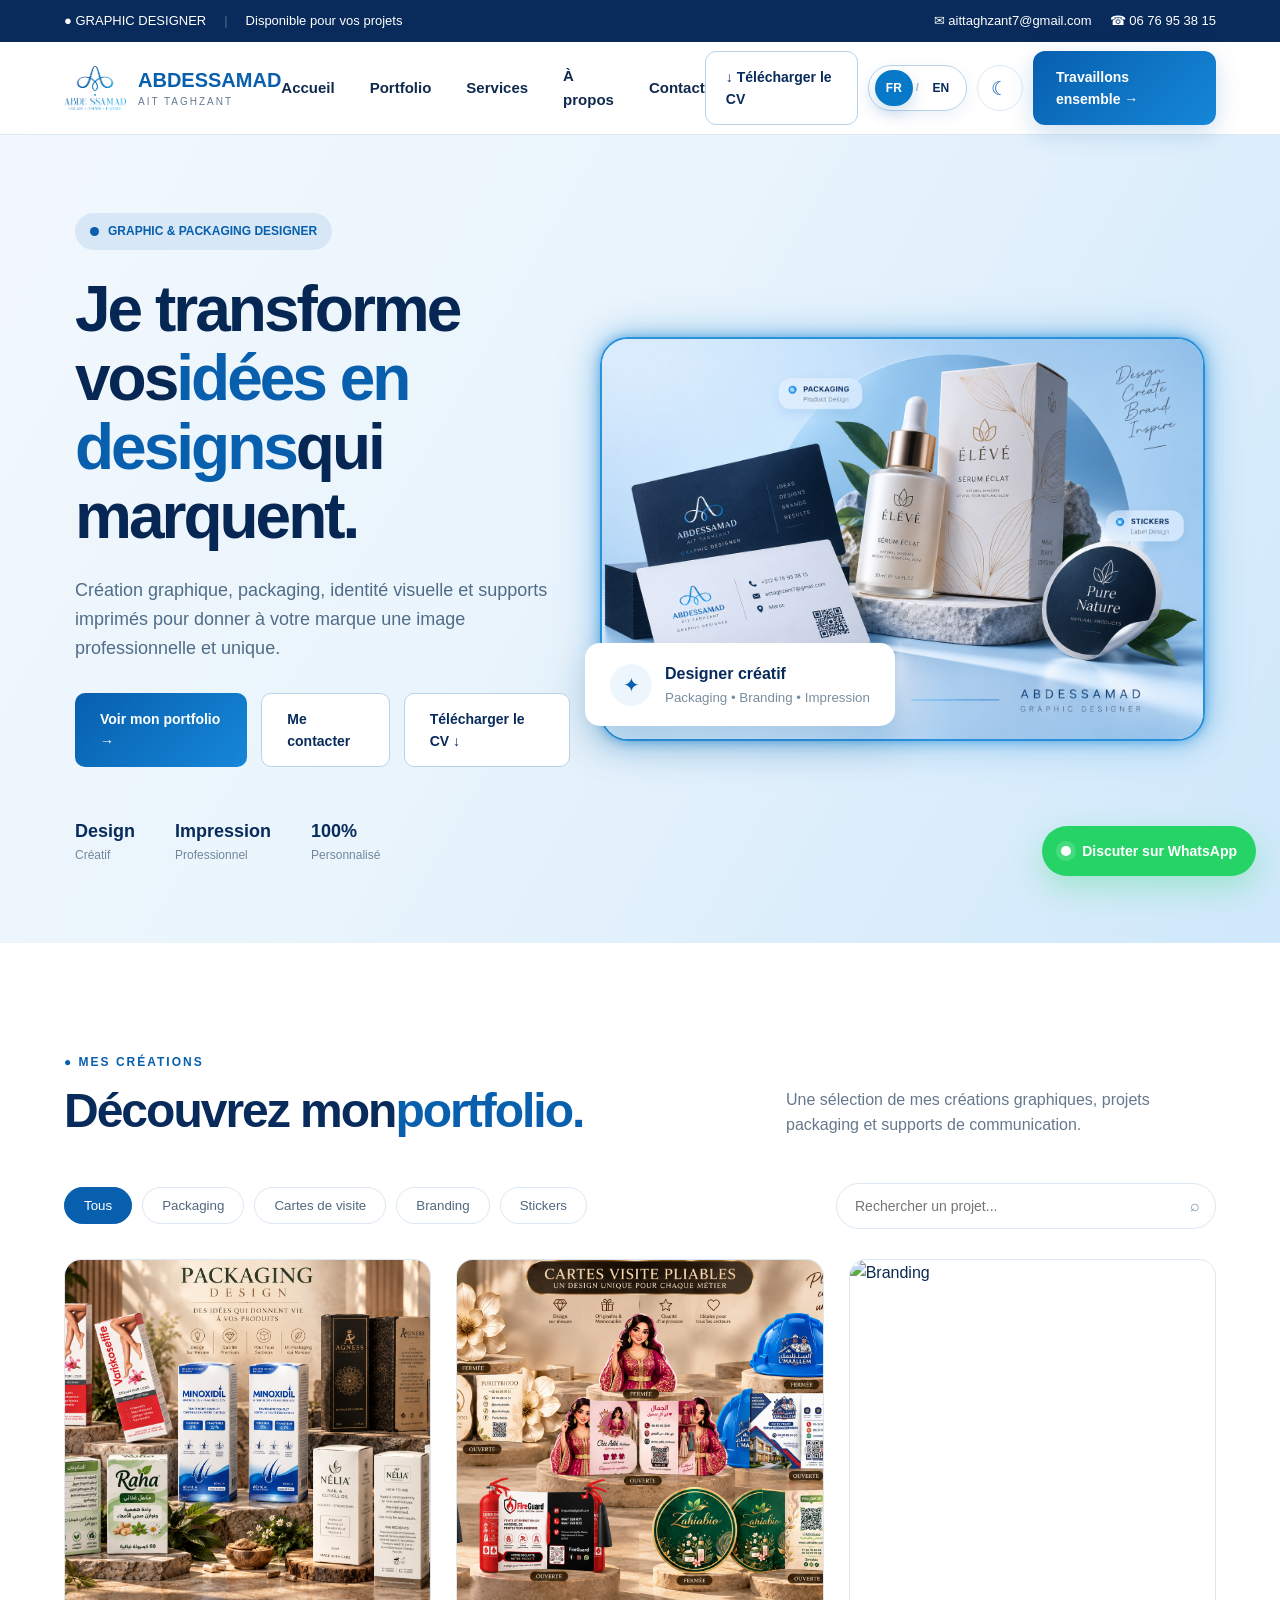
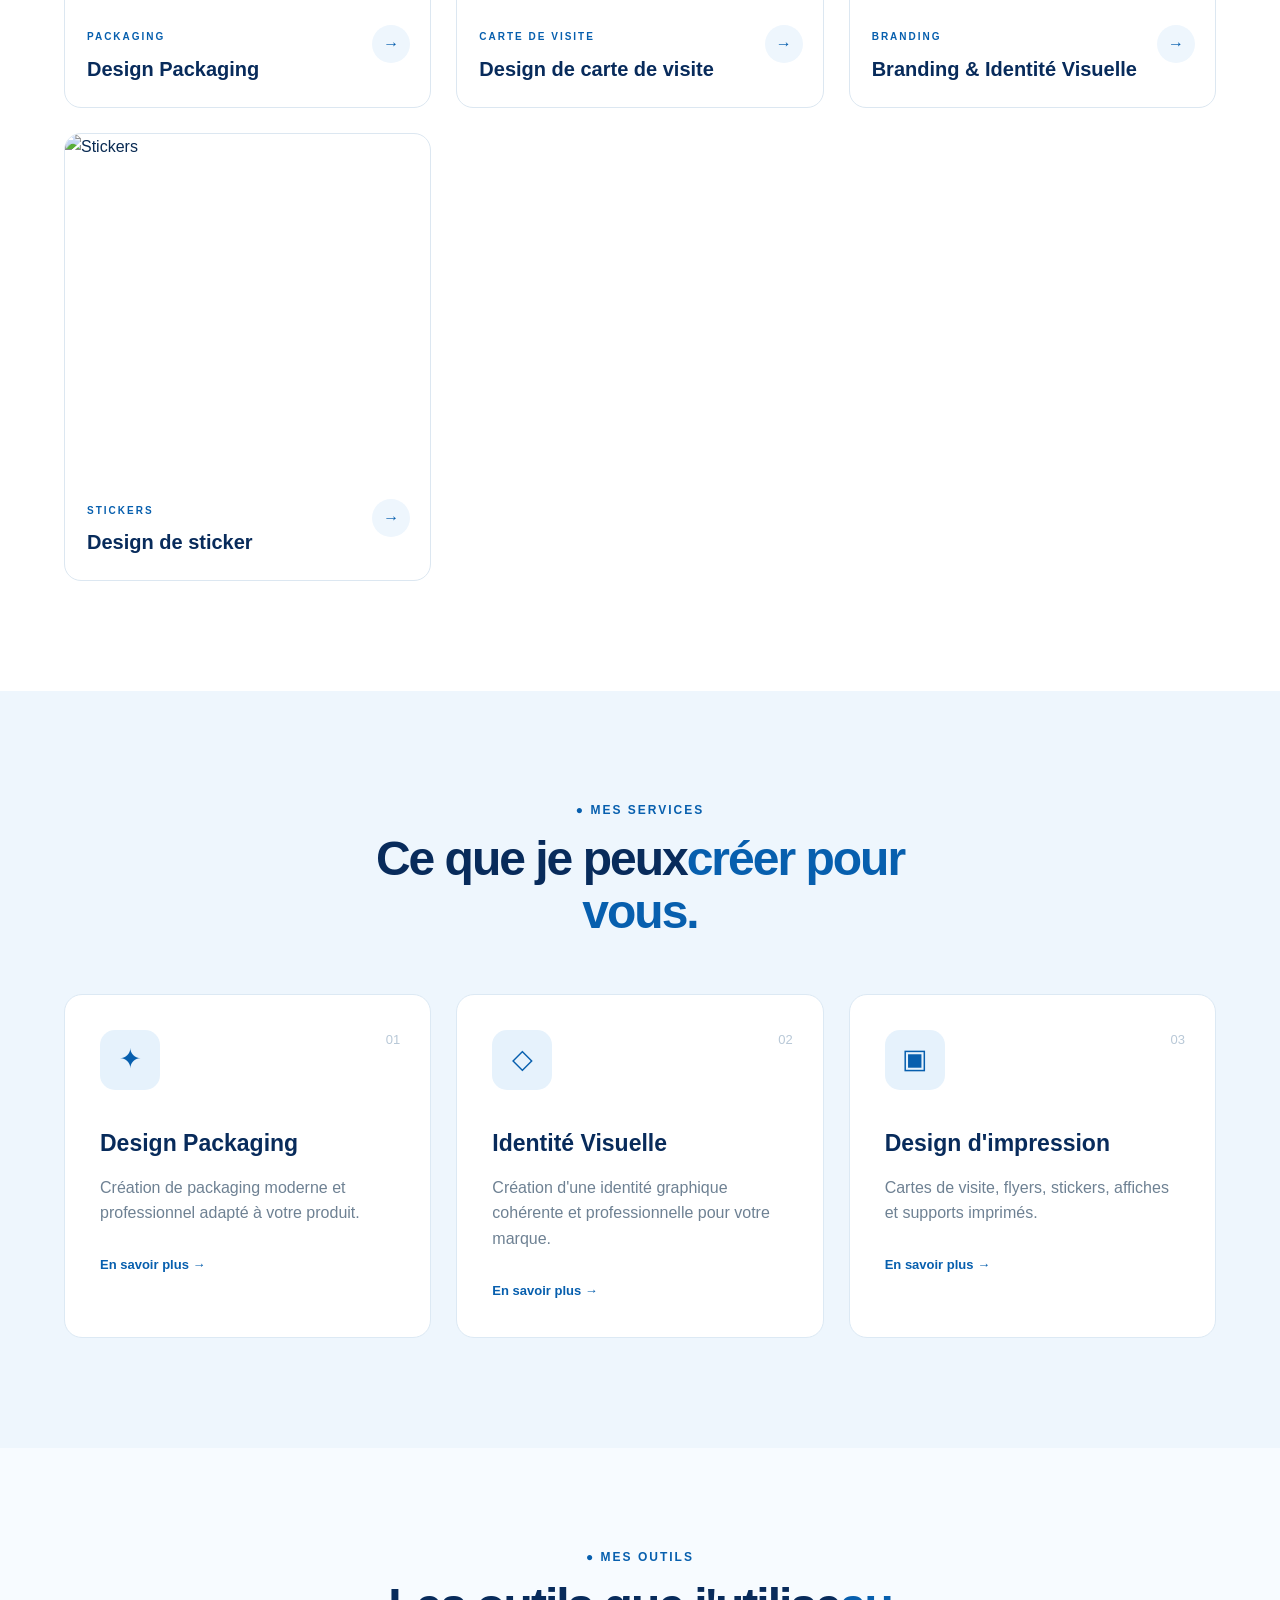
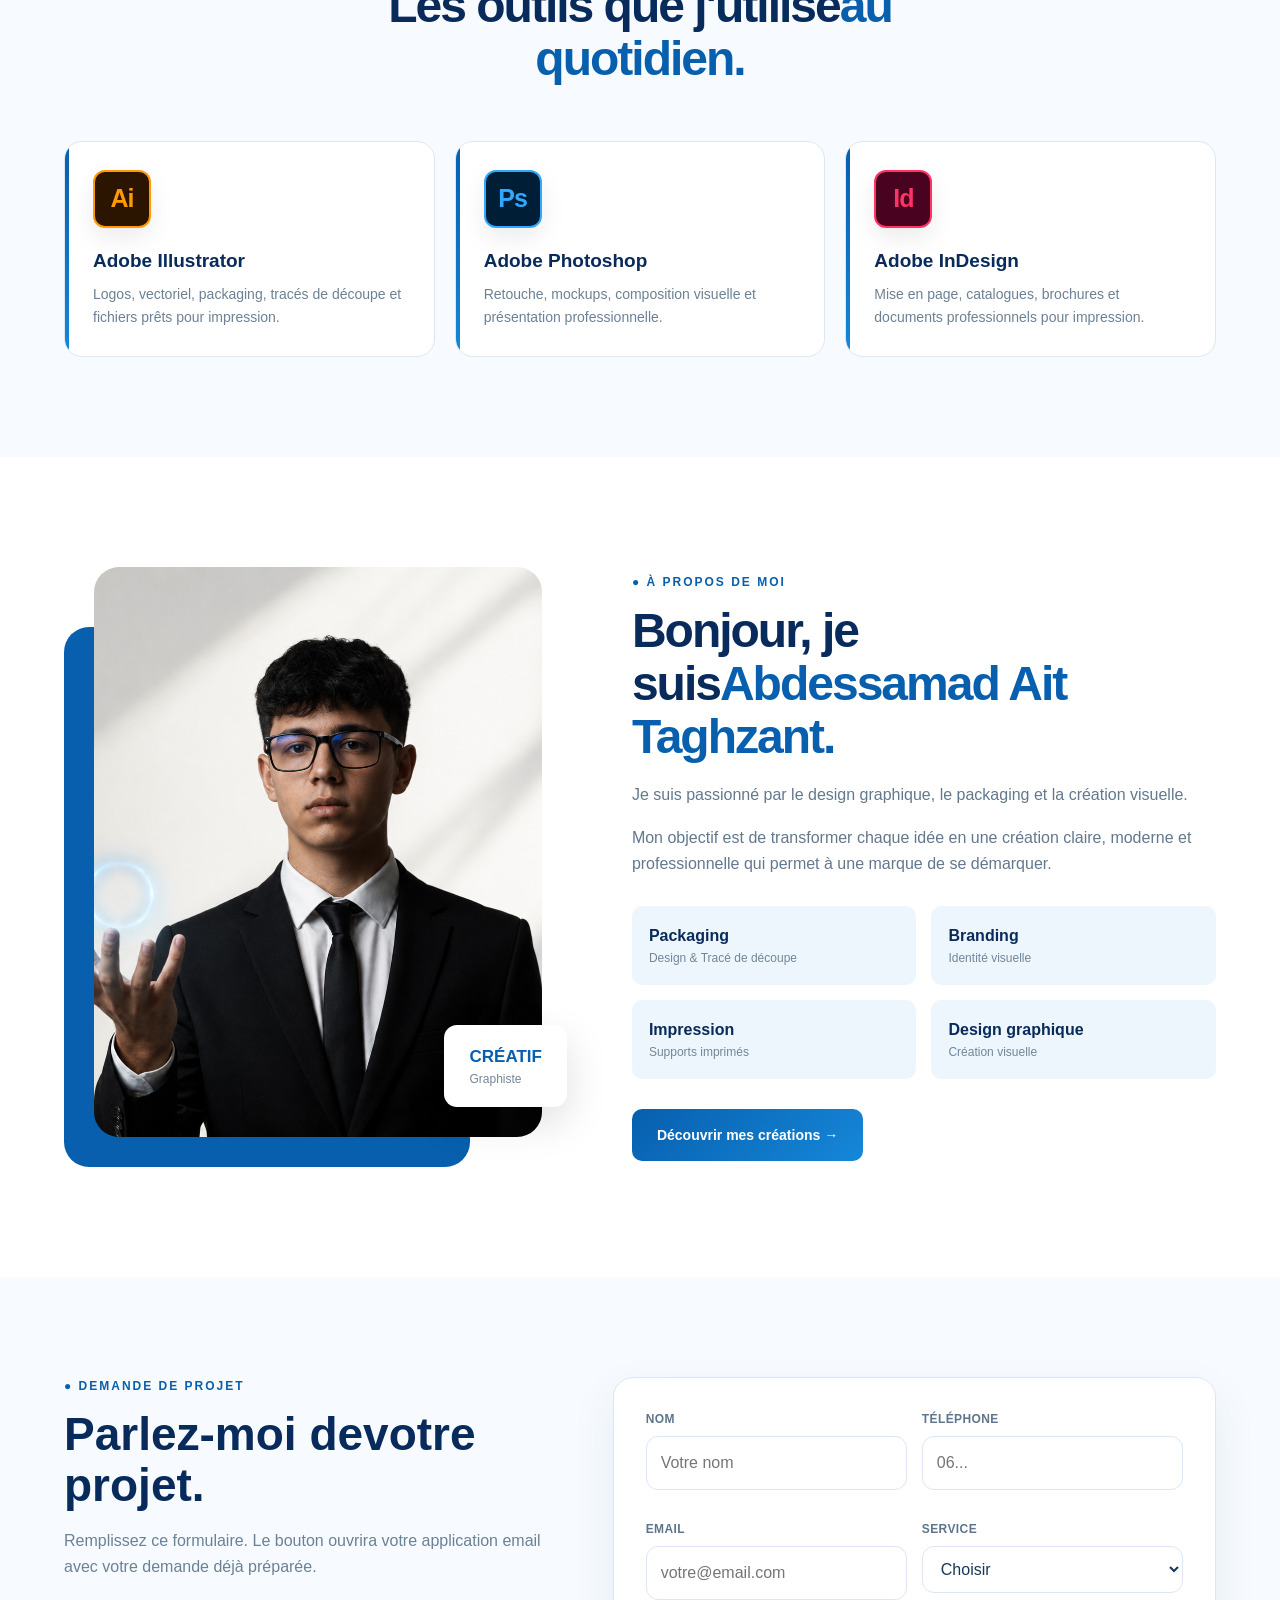
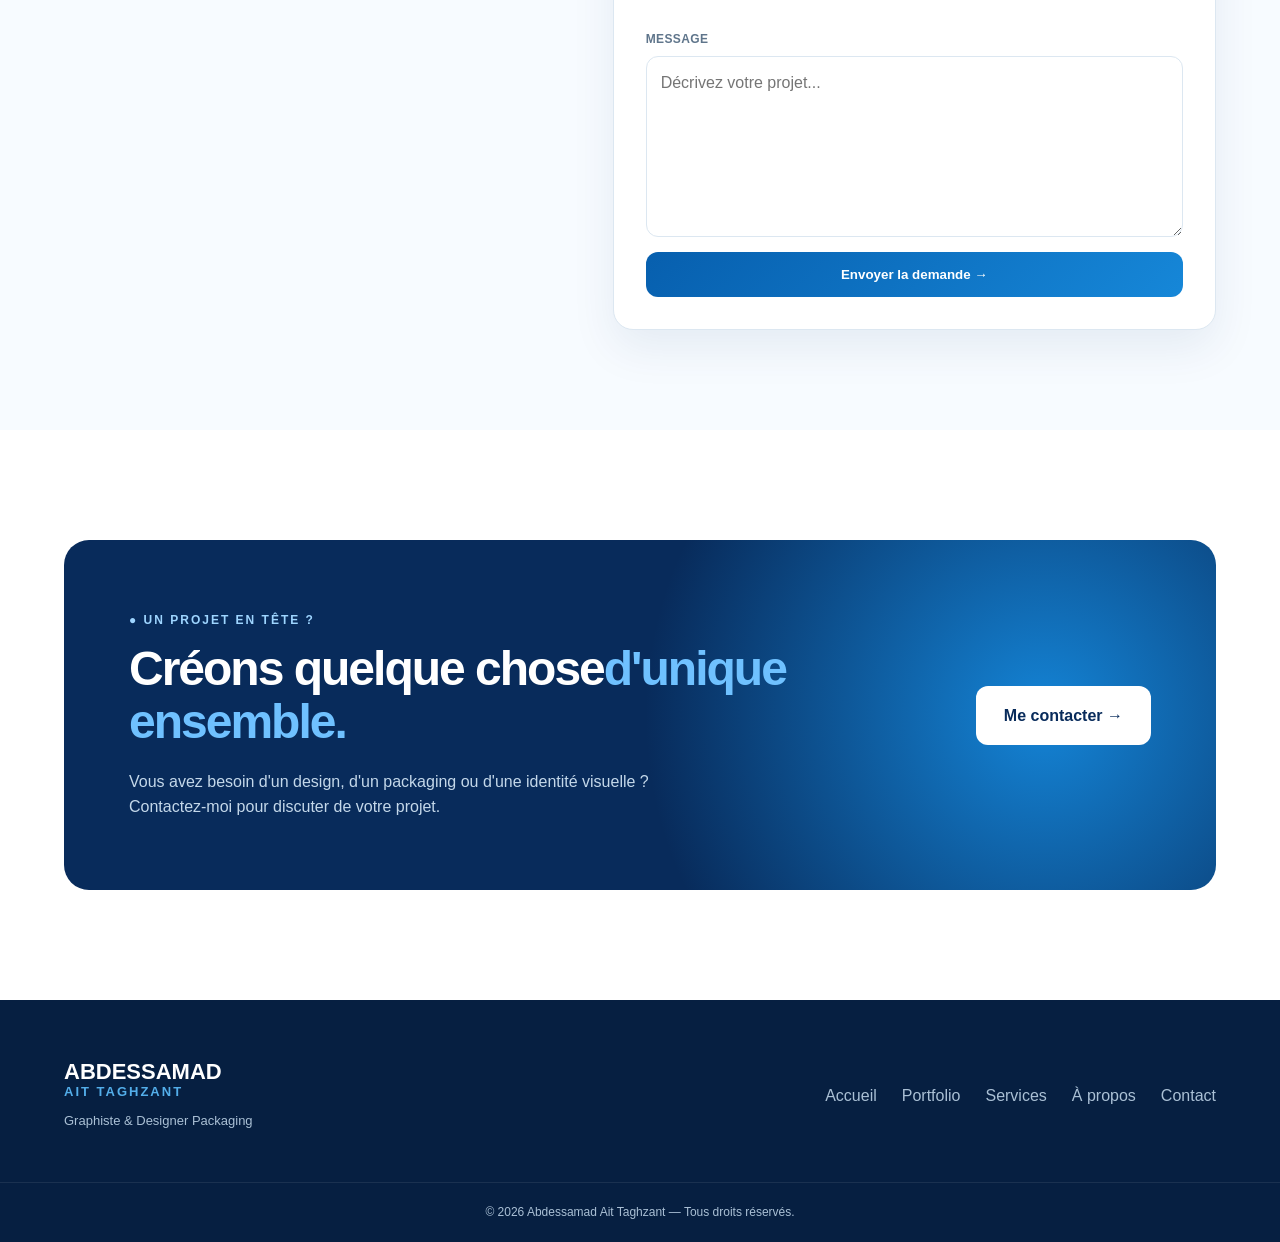
==== commit b8e4c6b4: "Add files via upload" ====
--- a/index.html
+++ b/index.html
@@ -1,3096 +1,3096 @@
-<!DOCTYPE html>
-<html lang="fr">
-<head>
-    <meta charset="UTF-8">
-    <meta name="viewport" content="width=device-width, initial-scale=1.0">
-
-    <title>Abdessamad Ait Taghzant | Graphic Designer</title>
-
-    <link rel="icon" type="image/png" href="images/my logo white.png">
-
-    <link rel="stylesheet" href="style.css">
-
-    <style>
-
-        /* ===================================
-           NAVBAR LOGO IMAGE
-        =================================== */
-
-        .logo-icon{
-            width:62px;
-            height:62px;
-            display:flex;
-            align-items:center;
-            justify-content:center;
-            background:transparent !important;
-            border-radius:0 !important;
-            overflow:hidden;
-            flex-shrink:0;
-        }
-
-        .logo-icon img{
-            width:100%;
-            height:100%;
-            object-fit:contain;
-            display:block;
-        }
-
-        /* ===================================
-           CLICKABLE PORTFOLIO COVERS
-        =================================== */
-
-        .gallery-cover{
-            cursor:pointer;
-        }
-
-        /* ===================================
-           CATEGORY GALLERIES / MODALS
-        =================================== */
-
-        .portfolio-modal{
-            position:fixed;
-            inset:0;
-            width:100%;
-            height:100%;
-            background:rgba(3,25,52,.78);
-            backdrop-filter:blur(7px);
-            z-index:99999;
-            display:none;
-            overflow-y:auto;
-            padding:35px;
-        }
-
-        .portfolio-modal.show{
-            display:block;
-        }
-
-        .portfolio-modal-content{
-            position:relative;
-            width:100%;
-            max-width:1400px;
-            min-height:90vh;
-            margin:auto;
-            background:#ffffff;
-            border-radius:25px;
-            padding:65px;
-            box-shadow:0 30px 90px rgba(0,0,0,.30);
-            animation:galleryOpen .35s ease;
-        }
-
-        @keyframes galleryOpen{
-            from{
-                opacity:0;
-                transform:translateY(25px) scale(.98);
-            }
-
-            to{
-                opacity:1;
-                transform:translateY(0) scale(1);
-            }
-        }
-
-        .portfolio-modal-close{
-            position:absolute;
-            right:25px;
-            top:20px;
-            width:50px;
-            height:50px;
-            border:none;
-            border-radius:50%;
-            background:#edf6fd;
-            color:#075fae;
-            font-size:32px;
-            line-height:1;
-            cursor:pointer;
-            transition:.3s;
-        }
-
-        .portfolio-modal-close:hover{
-            background:#075fae;
-            color:white;
-            transform:rotate(90deg);
-        }
-
-        .portfolio-gallery-header{
-            margin-bottom:40px;
-            max-width:750px;
-        }
-
-        .portfolio-gallery-header > span{
-            color:#075fae;
-            font-size:12px;
-            font-weight:800;
-            letter-spacing:2px;
-        }
-
-        .portfolio-gallery-header h2{
-            font-size:48px;
-            line-height:1.1;
-            color:#082b5b;
-            margin:10px 0 15px;
-        }
-
-        .portfolio-gallery-header h2 strong{
-            color:#0871c9;
-        }
-
-        .portfolio-gallery-header p{
-            color:#64788d;
-            font-size:16px;
-        }
-
-        .portfolio-gallery-grid{
-            display:grid;
-            grid-template-columns:repeat(3,1fr);
-            gap:25px;
-        }
-
-        .portfolio-gallery-item{
-            overflow:hidden;
-            border-radius:17px;
-            border:1px solid #dce7f1;
-            background:#ffffff;
-            transition:.35s;
-        }
-
-        .portfolio-gallery-item:hover{
-            transform:translateY(-6px);
-            box-shadow:0 20px 45px rgba(8,54,100,.15);
-        }
-
-        .portfolio-gallery-item img{
-            width:100%;
-            height:340px;
-            object-fit:cover;
-            display:block;
-            transition:.4s;
-        }
-
-        .portfolio-gallery-item:hover img{
-            transform:scale(1.03);
-        }
-
-        .portfolio-gallery-item > div{
-            padding:20px;
-        }
-
-        .portfolio-gallery-item span{
-            font-size:10px;
-            font-weight:bold;
-            letter-spacing:2px;
-            color:#0871c9;
-        }
-
-        .portfolio-gallery-item h3{
-            margin-top:5px;
-            color:#082b5b;
-            font-size:19px;
-        }
-
-        @media(max-width:1000px){
-            .portfolio-gallery-grid{
-                grid-template-columns:repeat(2,1fr);
-            }
-        }
-
-        @media(max-width:650px){
-            .portfolio-modal{
-                padding:10px;
-            }
-
-            .portfolio-modal-content{
-                padding:60px 20px 30px;
-            }
-
-            .portfolio-gallery-header h2{
-                font-size:34px;
-            }
-
-            .portfolio-gallery-grid{
-                grid-template-columns:1fr;
-            }
-
-            .portfolio-gallery-item img{
-                height:300px;
-            }
-        }
-    
-
-        /* ===================================
-           NEW FEATURES: DARK MODE / TOOLS /
-           SEARCH / CONTACT / CTA / ANIMATIONS
-        =================================== */
-
-        :root{
-            --surface:#ffffff;
-            --surface-soft:#f5f9fd;
-            --surface-blue:#eef6fd;
-            --ink:#082b5b;
-            --muted:#64788d;
-            --accent:#075fae;
-            --accent-light:#1687d8;
-            --line:#dce7f1;
-        }
-
-        body{
-            transition:background .3s ease, color .3s ease;
-        }
-
-        /* DARK MODE */
-        body.dark-mode{
-            --surface:#081525;
-            --surface-soft:#0d1d31;
-            --surface-blue:#0c2038;
-            --ink:#f2f7ff;
-            --muted:#a9bdd0;
-            --line:#1e3a57;
-
-            background:#07111d;
-            color:#edf5ff;
-        }
-
-        body.dark-mode header,
-        body.dark-mode .portfolio,
-        body.dark-mode .about,
-        body.dark-mode .contact{
-            background:#07111d !important;
-        }
-
-        body.dark-mode .services{
-            background:#0a192a !important;
-        }
-
-        body.dark-mode .project,
-        body.dark-mode .service-card,
-        body.dark-mode .portfolio-modal-content,
-        body.dark-mode .contact-form-card,
-        body.dark-mode .tool-card{
-            background:#0d1d31 !important;
-            border-color:#1e3a57 !important;
-            color:#edf5ff;
-        }
-
-        body.dark-mode .project-info h3,
-        body.dark-mode .portfolio-gallery-header h2,
-        body.dark-mode .portfolio-gallery-item h3,
-        body.dark-mode .about-content h2,
-        body.dark-mode .section-heading h2,
-        body.dark-mode .center-heading h2,
-        body.dark-mode .tool-card h3,
-        body.dark-mode .contact-form-card h3{
-            color:#f2f7ff !important;
-        }
-
-        body.dark-mode .portfolio-gallery-item,
-        body.dark-mode .portfolio-gallery-item img{
-            background:#10233a !important;
-            border-color:#1e3a57 !important;
-        }
-
-        body.dark-mode .portfolio-menu button,
-        body.dark-mode .portfolio-search input{
-            background:#0d1d31;
-            color:#dcecff;
-            border-color:#1e3a57;
-        }
-
-        body.dark-mode .portfolio-menu button.active,
-        body.dark-mode .portfolio-menu button:hover{
-            background:#1687d8;
-            color:#fff;
-        }
-
-        /* DARK MODE TOGGLE */
-        .theme-toggle{
-            width:46px;
-            height:46px;
-            border-radius:50%;
-            border:1px solid #dce7f1;
-            background:#fff;
-            color:#075fae;
-            cursor:pointer;
-            display:flex;
-            align-items:center;
-            justify-content:center;
-            font-size:19px;
-            transition:.25s ease;
-            flex-shrink:0;
-        }
-
-        .theme-toggle:hover{
-            transform:translateY(-2px);
-            box-shadow:0 8px 22px rgba(7,95,174,.16);
-        }
-
-        body.dark-mode .theme-toggle{
-            background:#0d1d31;
-            border-color:#1e3a57;
-            color:#7bc7ff;
-        }
-
-        .nav-actions{
-            display:flex;
-            align-items:center;
-            gap:10px;
-        }
-
-        /* DOWNLOAD CV */
-        .cv-button{
-            display:inline-flex;
-            align-items:center;
-            gap:8px;
-            padding:14px 20px;
-            border-radius:11px;
-            background:#fff;
-            border:1px solid #b9d2e8;
-            color:#082b5b;
-            font-size:14px;
-            font-weight:700;
-            transition:.25s ease;
-        }
-
-        .cv-button:hover{
-            transform:translateY(-2px);
-            border-color:#1687d8;
-            box-shadow:0 8px 25px rgba(7,95,174,.16);
-        }
-
-        body.dark-mode .cv-button{
-            background:#0d1d31;
-            color:#e9f5ff;
-            border-color:#1e3a57;
-        }
-
-        /* SEARCH */
-        .portfolio-toolbar{
-            display:flex;
-            align-items:center;
-            justify-content:space-between;
-            gap:20px;
-            flex-wrap:wrap;
-            margin-bottom:30px;
-        }
-
-        .portfolio-toolbar .portfolio-menu{
-            margin-bottom:0;
-        }
-
-        .portfolio-search{
-            position:relative;
-            min-width:280px;
-            flex:0 1 380px;
-        }
-
-        .portfolio-search input{
-            width:100%;
-            height:46px;
-            border:1px solid #dce7f1;
-            border-radius:30px;
-            padding:0 45px 0 18px;
-            outline:none;
-            color:#173958;
-            background:#fff;
-            font-size:14px;
-            transition:.25s ease;
-        }
-
-        .portfolio-search input:focus{
-            border-color:#1687d8;
-            box-shadow:0 0 0 4px rgba(22,135,216,.10);
-        }
-
-        .portfolio-search span{
-            position:absolute;
-            right:16px;
-            top:50%;
-            transform:translateY(-50%);
-            color:#7b91a6;
-            pointer-events:none;
-        }
-
-        .no-results{
-            display:none;
-            width:100%;
-            padding:35px;
-            text-align:center;
-            border:1px dashed #b9d2e8;
-            border-radius:16px;
-            color:#6a8095;
-            background:#f7fbff;
-        }
-
-        body.dark-mode .no-results{
-            background:#0d1d31;
-            border-color:#1e3a57;
-            color:#9db3c7;
-        }
-
-        /* TOOLS SECTION */
-        .tools-section{
-            padding:100px 0;
-            background:#f7fbff;
-        }
-
-        body.dark-mode .tools-section{
-            background:#091827;
-        }
-
-        .tools-grid{
-            display:grid;
-            grid-template-columns:repeat(4,1fr);
-            gap:20px;
-            margin-top:40px;
-        }
-
-        .tool-card{
-            background:#fff;
-            border:1px solid #dce7f1;
-            border-radius:18px;
-            padding:28px;
-            transition:.3s ease;
-            position:relative;
-            overflow:hidden;
-        }
-
-        .tool-card::before{
-            content:"";
-            position:absolute;
-            left:0;
-            top:0;
-            width:4px;
-            height:100%;
-            background:linear-gradient(#075fae,#1687d8);
-        }
-
-        .tool-card:hover{
-            transform:translateY(-6px);
-            box-shadow:0 18px 40px rgba(7,54,100,.10);
-        }
-
-        .tool-icon{
-            width:52px;
-            height:52px;
-            border-radius:14px;
-            background:#eaf5fd;
-            display:flex;
-            align-items:center;
-            justify-content:center;
-            color:#075fae;
-            font-weight:900;
-            margin-bottom:18px;
-            font-size:18px;
-        }
-
-        body.dark-mode .tool-icon{
-            background:#122b45;
-            color:#7bc7ff;
-        }
-
-        .tool-card h3{
-            color:#082b5b;
-            margin-bottom:7px;
-            font-size:19px;
-        }
-
-        .tool-card p{
-            color:#6c8194;
-            font-size:14px;
-        }
-
-        /* WHATSAPP CTA */
-        .whatsapp-cta{
-            position:fixed;
-            right:24px;
-            bottom:24px;
-            z-index:9999;
-            display:flex;
-            align-items:center;
-            gap:11px;
-            padding:14px 19px;
-            background:#25D366;
-            color:#fff;
-            border-radius:999px;
-            font-weight:800;
-            font-size:14px;
-            box-shadow:0 12px 32px rgba(37,211,102,.30);
-            transition:.25s ease;
-        }
-
-        .whatsapp-cta:hover{
-            transform:translateY(-4px) scale(1.02);
-            box-shadow:0 16px 38px rgba(37,211,102,.38);
-        }
-
-        .whatsapp-cta .wa-dot{
-            width:10px;
-            height:10px;
-            border-radius:50%;
-            background:#fff;
-            box-shadow:0 0 0 5px rgba(255,255,255,.16);
-        }
-
-        /* CONTACT FORM */
-        .contact-form-section{
-            padding:100px 0;
-            background:#f7fbff;
-        }
-
-        body.dark-mode .contact-form-section{
-            background:#091827;
-        }
-
-        .contact-form-wrap{
-            display:grid;
-            grid-template-columns:.9fr 1.1fr;
-            gap:55px;
-            align-items:start;
-        }
-
-        .contact-form-intro h2{
-            font-size:46px;
-            line-height:1.1;
-            color:#082b5b;
-            margin:10px 0 18px;
-        }
-
-        body.dark-mode .contact-form-intro h2{
-            color:#f2f7ff;
-        }
-
-        .contact-form-intro p{
-            color:#6b8194;
-            max-width:520px;
-        }
-
-        .contact-form-card{
-            background:#fff;
-            border:1px solid #dce7f1;
-            border-radius:20px;
-            padding:32px;
-            box-shadow:0 18px 45px rgba(7,54,100,.08);
-        }
-
-        .contact-form-grid{
-            display:grid;
-            grid-template-columns:1fr 1fr;
-            gap:15px;
-        }
-
-        .contact-field{
-            display:flex;
-            flex-direction:column;
-            gap:7px;
-            margin-bottom:15px;
-        }
-
-        .contact-field.full{
-            grid-column:1 / -1;
-        }
-
-        .contact-field label{
-            font-size:12px;
-            font-weight:800;
-            color:#5f758b;
-            letter-spacing:.4px;
-        }
-
-        .contact-field input,
-        .contact-field select,
-        .contact-field textarea{
-            width:100%;
-            border:1px solid #dce7f1;
-            border-radius:12px;
-            padding:13px 14px;
-            outline:none;
-            font:inherit;
-            background:#fff;
-            color:#173958;
-        }
-
-        body.dark-mode .contact-field input,
-        body.dark-mode .contact-field select,
-        body.dark-mode .contact-field textarea{
-            background:#091827;
-            color:#edf5ff;
-            border-color:#1e3a57;
-        }
-
-        .contact-field input:focus,
-        .contact-field select:focus,
-        .contact-field textarea:focus{
-            border-color:#1687d8;
-            box-shadow:0 0 0 4px rgba(22,135,216,.09);
-        }
-
-        .contact-submit{
-            width:100%;
-            border:none;
-            border-radius:12px;
-            padding:15px 20px;
-            background:linear-gradient(135deg,#075fae,#1687d8);
-            color:#fff;
-            font-weight:800;
-            cursor:pointer;
-            transition:.25s ease;
-        }
-
-        .contact-submit:hover{
-            transform:translateY(-2px);
-            box-shadow:0 10px 28px rgba(7,95,174,.25);
-        }
-
-        /* LIGHTBOX COUNTER ENHANCEMENT */
-        .lightbox-counter{
-            font-weight:800;
-            letter-spacing:.5px;
-        }
-
-        /* SCROLL ANIMATIONS */
-        .reveal{
-            opacity:0;
-            transform:translateY(28px);
-            transition:
-                opacity .7s ease,
-                transform .7s ease;
-        }
-
-        .reveal.visible{
-            opacity:1;
-            transform:translateY(0);
-        }
-
-        .reveal-delay-1{ transition-delay:.08s; }
-        .reveal-delay-2{ transition-delay:.16s; }
-        .reveal-delay-3{ transition-delay:.24s; }
-
-        @media(max-width:1000px){
-            .tools-grid{
-                grid-template-columns:repeat(2,1fr);
-            }
-
-            .contact-form-wrap{
-                grid-template-columns:1fr;
-            }
-
-            .nav-actions .cv-button{
-                display:none;
-            }
-        }
-
-        @media(max-width:700px){
-            .tools-grid{
-                grid-template-columns:1fr;
-            }
-
-            .portfolio-search{
-                min-width:100%;
-                flex:1 1 100%;
-            }
-
-            .contact-form-grid{
-                grid-template-columns:1fr;
-            }
-
-            .contact-field.full{
-                grid-column:auto;
-            }
-
-            .contact-form-intro h2{
-                font-size:36px;
-            }
-
-            .whatsapp-cta{
-                right:14px;
-                bottom:14px;
-                padding:13px 16px;
-            }
-
-            .whatsapp-cta .wa-label{
-                display:none;
-            }
-        }
-
-    
-
-        /* ===================================
-           DARK MODE - HERO COMPLETE
-        =================================== */
-
-        body.dark-mode .hero{
-            background:#07111d !important;
-        }
-
-        body.dark-mode .hero-grid{
-            background:transparent !important;
-        }
-
-        body.dark-mode .hero-content h1{
-            color:#f2f7ff !important;
-        }
-
-        body.dark-mode .hero-content h1 span{
-            color:#31a7ff !important;
-        }
-
-        body.dark-mode .hero-content > p{
-            color:#a9bdd0 !important;
-        }
-
-        body.dark-mode .hero-badge{
-            background:#102b45 !important;
-            color:#7bc7ff !important;
-            border-color:#1e496d !important;
-        }
-
-        body.dark-mode .hero-badge .dot{
-            background:#31a7ff !important;
-        }
-
-        body.dark-mode .hero-stats strong{
-            color:#f2f7ff !important;
-        }
-
-        body.dark-mode .hero-stats span{
-            color:#91a9bd !important;
-        }
-
-        body.dark-mode .hero .btn-outline{
-            background:#0d1d31 !important;
-            color:#eaf5ff !important;
-            border-color:#284968 !important;
-        }
-
-        body.dark-mode .hero .btn-outline:hover{
-            background:#122b45 !important;
-            border-color:#31a7ff !important;
-        }
-
-        body.dark-mode .hero .btn-primary{
-            background:#1687d8 !important;
-            color:#fff !important;
-        }
-
-        body.dark-mode .hero-image{
-            background:#0b1d30 !important;
-        }
-
-        body.dark-mode .hero-image > img{
-            border-color:#31a7ff !important;
-            box-shadow:
-                0 0 18px rgba(49,167,255,.35),
-                0 0 45px rgba(49,167,255,.16) !important;
-        }
-
-        body.dark-mode .floating-card{
-            background:#0d1d31 !important;
-            color:#f2f7ff !important;
-            border:1px solid #1e3a57 !important;
-            box-shadow:0 18px 45px rgba(0,0,0,.35) !important;
-        }
-
-        body.dark-mode .floating-card strong{
-            color:#f2f7ff !important;
-        }
-
-        body.dark-mode .floating-card small{
-            color:#9fb4c8 !important;
-        }
-
-        body.dark-mode .floating-card > span{
-            background:#102b45 !important;
-            color:#7bc7ff !important;
-        }
-
-    
-
-        /* ===================================
-           DARK MODE - WHITE TEXT FIX
-        =================================== */
-
-        /* Navbar links */
-        body.dark-mode header nav a,
-        body.dark-mode .navbar nav a{
-            color:#ffffff !important;
-        }
-
-        body.dark-mode header nav a:hover,
-        body.dark-mode .navbar nav a:hover{
-            color:#31a7ff !important;
-        }
-
-        /* Service cards */
-        body.dark-mode .service-card h3,
-        body.dark-mode .service-card p,
-        body.dark-mode .service-card .number,
-        body.dark-mode .service-card a{
-            color:#ffffff !important;
-        }
-
-        body.dark-mode .service-card p{
-            color:#c5d3df !important;
-        }
-
-        body.dark-mode .service-card a{
-            color:#31a7ff !important;
-        }
-
-        /* Generic dark-blue text used across sections */
-        body.dark-mode .small-title,
-        body.dark-mode .section-heading p,
-        body.dark-mode .center-heading p,
-        body.dark-mode .project-info h3,
-        body.dark-mode .project-info span,
-        body.dark-mode .portfolio-gallery-item h3,
-        body.dark-mode .portfolio-gallery-item span,
-        body.dark-mode .portfolio-gallery-header p,
-        body.dark-mode .tool-card h3,
-        body.dark-mode .tool-card p,
-        body.dark-mode .about-content p,
-        body.dark-mode .skills strong,
-        body.dark-mode .skills span{
-            color:#ffffff !important;
-        }
-
-        body.dark-mode .portfolio-gallery-header p,
-        body.dark-mode .tool-card p,
-        body.dark-mode .about-content p,
-        body.dark-mode .skills span{
-            color:#c5d3df !important;
-        }
-
-        /* Footer links/text */
-        body.dark-mode footer,
-        body.dark-mode footer a,
-        body.dark-mode .footer-logo,
-        body.dark-mode .footer-menu a{
-            color:#ffffff !important;
-        }
-
-        body.dark-mode .footer-logo span,
-        body.dark-mode footer p{
-            color:#c5d3df !important;
-        }
-
-    
-
-        /* ===================================
-           DARK MODE - ABOUT SKILLS FIX
-        =================================== */
-
-        body.dark-mode .skills > div{
-            background:#10243a !important;
-            border:1px solid #244766 !important;
-            box-shadow:0 10px 25px rgba(0,0,0,.16) !important;
-        }
-
-        body.dark-mode .skills > div strong{
-            color:#ffffff !important;
-        }
-
-        body.dark-mode .skills > div span{
-            color:#a9c1d5 !important;
-        }
-
-        body.dark-mode .skills > div:hover{
-            background:#132b45 !important;
-            border-color:#31a7ff !important;
-        }
-
-    
-
-        /* ===================================
-           ADOBE TOOLS LOGOS
-        =================================== */
-
-        .adobe-tools-grid{
-            grid-template-columns:repeat(3,1fr) !important;
-        }
-
-        .adobe-logo{
-            width:58px;
-            height:58px;
-            border-radius:12px;
-            display:flex;
-            align-items:center;
-            justify-content:center;
-            margin-bottom:18px;
-            font-size:25px;
-            font-weight:900;
-            letter-spacing:-1px;
-            border:2px solid currentColor;
-            box-shadow:0 10px 24px rgba(0,0,0,.08);
-        }
-
-        .adobe-logo span{
-            line-height:1;
-        }
-
-        .adobe-ai{
-            background:#2b1400;
-            color:#ff9a00;
-        }
-
-        .adobe-ps{
-            background:#001e36;
-            color:#31a8ff;
-        }
-
-        .adobe-id{
-            background:#49021f;
-            color:#ff3366;
-        }
-
-        body.dark-mode .adobe-ai{
-            background:#2b1400 !important;
-            color:#ff9a00 !important;
-            border-color:#ff9a00 !important;
-        }
-
-        body.dark-mode .adobe-ps{
-            background:#001e36 !important;
-            color:#31a8ff !important;
-            border-color:#31a8ff !important;
-        }
-
-        body.dark-mode .adobe-id{
-            background:#49021f !important;
-            color:#ff3366 !important;
-            border-color:#ff3366 !important;
-        }
-
-        @media(max-width:1000px){
-            .adobe-tools-grid{
-                grid-template-columns:repeat(2,1fr) !important;
-            }
-        }
-
-        @media(max-width:700px){
-            .adobe-tools-grid{
-                grid-template-columns:1fr !important;
-            }
-        }
-
-    
-/* =========================
-   FR / EN LANGUAGE SWITCH
-========================= */
-.language-switch{
-    display:flex;
-    align-items:center;
-    gap:4px;
-    padding:4px;
-    border:1px solid #dce7f1;
-    background:#f5f9fd;
-    border-radius:999px;
-}
-.language-switch button{
-    border:0;
-    background:transparent;
-    color:#64788d;
-    min-width:42px;
-    height:36px;
-    padding:0 10px;
-    border-radius:999px;
-    cursor:pointer;
-    font-weight:900;
-    font-size:12px;
-    transition:.25s ease;
-}
-.language-switch button.active{
-    background:#075fae;
-    color:#fff;
-    box-shadow:0 6px 16px rgba(7,95,174,.20);
-}
-body.dark-mode .language-switch{
-    background:#0d1d31;
-    border-color:#1e3a57;
-}
-body.dark-mode .language-switch button{color:#a9bdd0}
-body.dark-mode .language-switch button.active{
-    background:#1687d8;
-    color:#fff;
-}
-@media(max-width:760px){
-    .language-switch button{min-width:38px;height:34px}
-}
-
-
-/* ===== VISIBLE FR / EN SWITCH ===== */
-.language-switch{
-    display:flex !important;
-    align-items:center;
-    justify-content:center;
-    gap:3px;
-    height:46px;
-    padding:4px 6px;
-    border:1px solid #b9d2e8;
-    background:#ffffff;
-    border-radius:999px;
-    flex-shrink:0;
-    box-shadow:0 5px 16px rgba(7,95,174,.08);
-}
-.language-switch button{
-    display:flex !important;
-    align-items:center;
-    justify-content:center;
-    min-width:38px;
-    height:36px;
-    padding:0 8px;
-    border:0;
-    border-radius:999px;
-    background:transparent;
-    color:#082b5b;
-    font-size:12px;
-    font-weight:900;
-    cursor:pointer;
-}
-.language-switch .lang-divider{
-    color:#9eb2c5;
-    font-size:11px;
-    font-weight:700;
-}
-.language-switch button.active{
-    background:#0878c9 !important;
-    color:#ffffff !important;
-}
-body.dark-mode .language-switch{
-    background:#0d1d31 !important;
-    border-color:#284968 !important;
-}
-body.dark-mode .language-switch button{
-    color:#dcecff !important;
-}
-body.dark-mode .language-switch button.active{
-    background:#1687d8 !important;
-    color:#fff !important;
-}
-@media(max-width:1150px){
-    .language-switch{height:42px}
-    .language-switch button{min-width:34px;height:32px;font-size:11px}
-}
-
-</style>
-</head>
-
-<body>
-
-<!-- =========================
-     TOP BAR
-========================= -->
-<div class="top-bar">
-    <div class="container top-content">
-
-        <div class="top-left">
-            <span>● GRAPHIC DESIGNER</span>
-            <span class="separator">|</span>
-            <span>Disponible pour vos projets</span>
-        </div>
-
-        <div class="top-right">
-
-            <a href="mailto:aittaghzant7@gmail.com">
-                ✉ aittaghzant7@gmail.com
-            </a>
-
-            <a href="tel:+212676953815">
-                ☎ 06 76 95 38 15
-            </a>
-
-        </div>
-
-    </div>
-</div>
-
-
-<!-- =========================
-     NAVBAR
-========================= -->
-<header>
-
-    <div class="container navbar">
-
-        <a href="#accueil" class="logo">
-
-            <div class="logo-icon">
-                <img src="images/my logo.png"
-                     alt="Abdessamad Ait Taghzant Logo">
-            </div>
-
-            <div class="logo-text">
-                <strong>ABDESSAMAD</strong>
-                <small>AIT TAGHZANT</small>
-            </div>
-
-        </a>
-
-
-        <nav>
-
-            <a href="#accueil">Accueil</a>
-            <a href="#portfolio">Portfolio</a>
-            <a href="#services">Services</a>
-            <a href="#apropos">À propos</a>
-            <a href="#contact">Contact</a>
-
-        </nav>
-
-
-        <div class="nav-actions">
-
-            <a href="cv.html" target="_blank" rel="noopener noreferrer"
-               class="cv-button">
-                ↓ Download CV
-            </a>
-
-            <div class="language-switch" id="languageSwitch" title="Changer la langue / Change language">
-                <button type="button" id="langFR" class="active" aria-label="Français">FR</button>
-                <span class="lang-divider">/</span>
-                <button type="button" id="langEN" aria-label="English">EN</button>
-            </div>
-
-            <button class="theme-toggle"
-                    id="themeToggle"
-                    type="button"
-                    aria-label="Changer le thème">
-                ☾
-            </button>
-
-            <a href="#contact-form" class="nav-button">
-                Travaillons ensemble →
-            </a>
-
-        </div>
-
-    </div>
-
-</header>
-
-
-<!-- =========================
-     HERO
-========================= -->
-<section class="hero" id="accueil">
-
-    <div class="container hero-grid">
-
-
-        <!-- HERO TEXT -->
-
-        <div class="hero-content">
-
-            <div class="hero-badge">
-                <span class="dot"></span>
-                GRAPHIC & PACKAGING DESIGNER
-            </div>
-
-
-            <h1>
-                Je transforme vos
-                <span>idées en designs</span>
-                qui marquent.
-            </h1>
-
-
-            <p>
-                Création graphique, packaging, identité visuelle
-                et supports imprimés pour donner à votre marque
-                une image professionnelle et unique.
-            </p>
-
-
-            <div class="hero-buttons">
-
-                <a href="#portfolio" class="btn-primary">
-                    Voir mon portfolio →
-                </a>
-
-                <a href="#contact" class="btn-outline">
-                    Me contacter
-                </a>
-
-                <a href="cv.html" target="_blank" rel="noopener noreferrer"
-                   class="btn-outline">
-                    Download CV ↓
-                </a>
-
-            </div>
-
-
-            <div class="hero-stats">
-
-                <div>
-                    <strong>Design</strong>
-                    <span>Créatif</span>
-                </div>
-
-                <div>
-                    <strong>Print</strong>
-                    <span>Professionnel</span>
-                </div>
-
-                <div>
-                    <strong>100%</strong>
-                    <span>Personnalisé</span>
-                </div>
-
-            </div>
-
-        </div>
-
-
-
-        <!-- HERO IMAGE -->
-
-        <div class="hero-image">
-
-            <img src="images/ChatGPT Image Sep 7, 2026, 11_30_27 PM.png"
-                 alt="Portfolio Abdessamad Ait Taghzant">
-
-            <div class="floating-card">
-                <span>✦</span>
-
-                <div>
-                    <strong>Creative Designer</strong>
-                    <small>Packaging • Branding • Print</small>
-                </div>
-            </div>
-
-        </div>
-
-    </div>
-
-</section>
-
-
-<!-- =========================
-     PORTFOLIO
-========================= -->
-<section class="portfolio section" id="portfolio">
-
-    <div class="container">
-
-        <div class="section-heading reveal">
-
-            <div>
-
-                <div class="small-title">
-                    ● MES CRÉATIONS
-                </div>
-
-                <h2>
-                    Découvrez mon
-                    <span>portfolio.</span>
-                </h2>
-
-            </div>
-
-            <p>
-                Une sélection de mes créations graphiques,
-                projets packaging et supports de communication.
-            </p>
-
-        </div>
-
-
-        <!-- =========================
-             FILTER BUTTONS
-        ========================= -->
-
-        <div class="portfolio-toolbar">
-
-            <div class="portfolio-menu">
-<button class="filter-btn active" data-filter="all">
-                Tous
-            </button>
-
-            <button class="filter-btn" data-filter="packaging">
-                Packaging
-            </button>
-
-            <button class="filter-btn" data-filter="carte">
-                Cartes de visite
-            </button>
-
-            <button class="filter-btn" data-filter="branding">
-                Branding
-            </button>
-
-            <button class="filter-btn" data-filter="stickers">
-                Stickers
-            </button>
-            </div>
-
-            <div class="portfolio-search">
-                <input type="search"
-                       id="portfolioSearch"
-                       placeholder="Rechercher un projet..."
-                       aria-label="Rechercher un projet">
-                <span>⌕</span>
-            </div>
-
-        </div>
-
-
-        <!-- =========================
-             CATEGORY COVERS
-        ========================= -->
-
-        <div class="portfolio-grid">
-
-
-            <!-- PACKAGING COVER -->
-
-            <div class="project gallery-cover"
-                 data-category="packaging" data-search="packaging cosmétique box premium parfum emballage"
-                 onclick="openGallery('packagingModal')">
-
-                <img
-                    src="images/ChatGPT Image Sep 13, 2026, 06_55_01 PM.png"
-                    alt="Packaging Design"
-                >
-
-                <div class="project-info">
-
-                    <span>PACKAGING</span>
-
-                    <h3>
-                        Packaging Design
-                    </h3>
-
-                    <div class="project-arrow">
-                        →
-                    </div>
-
-                </div>
-
-            </div>
-
-
-            <!-- BUSINESS CARD COVER -->
-
-            <div class="project gallery-cover"
-                 data-category="carte" data-search="carte visite business card deco coussin puritybiodo adbi mikhwar lmaallem fire guard zahiabi"
-                 onclick="openGallery('businessModal')">
-
-                <img
-                    src="images/ChatGPT Image Sep 8, 2026, 12_19_13 AM.png"
-                    alt="Carte de visite"
-                >
-
-                <div class="project-info">
-
-                    <span>CARTE DE VISITE</span>
-
-                    <h3>
-                        Business Card Design
-                    </h3>
-
-                    <div class="project-arrow">
-                        →
-                    </div>
-
-                </div>
-
-            </div>
-
-
-            <!-- BRANDING COVER -->
-
-            <div class="project gallery-cover"
-                 data-category="branding" data-search="branding identité visuelle logo marque"
-                 onclick="openGallery('brandingModal')">
-
-                <img
-                    src="images/design3.jpg"
-                    alt="Branding"
-                >
-
-                <div class="project-info">
-
-                    <span>BRANDING</span>
-
-                    <h3>
-                        Branding & Identité Visuelle
-                    </h3>
-
-                    <div class="project-arrow">
-                        →
-                    </div>
-
-                </div>
-
-            </div>
-
-
-            <!-- STICKERS COVER -->
-
-            <div class="project gallery-cover"
-                 data-category="stickers" data-search="stickers étiquettes labels autocollants"
-                 onclick="openGallery('stickersModal')">
-
-                <img
-                    src="images/design4.jpg"
-                    alt="Stickers"
-                >
-
-                <div class="project-info">
-
-                    <span>STICKERS</span>
-
-                    <h3>
-                        Sticker Design
-                    </h3>
-
-                    <div class="project-arrow">
-                        →
-                    </div>
-
-                </div>
-
-            </div>
-
-
-        </div>
-
-        <div class="no-results" id="noResults">
-            Aucun projet ne correspond à votre recherche.
-        </div>
-
-    </div>
-
-</section>
-
-
-<!-- ===================================
-     PACKAGING GALLERY
-=================================== -->
-
-<div class="portfolio-modal" id="packagingModal" aria-hidden="true">
-
-    <div class="portfolio-modal-content">
-
-        <button class="portfolio-modal-close"
-                type="button"
-                onclick="closeGallery('packagingModal')">
-            ×
-        </button>
-
-        <div class="portfolio-gallery-header">
-
-            <span>● MES PROJETS</span>
-
-            <h2>
-                Packaging
-                <strong>Designs.</strong>
-            </h2>
-
-            <p>
-                Découvrez mes créations de packaging,
-                boîtes produits et présentations mockup.
-            </p>
-
-        </div>
-
-
-        <div class="portfolio-gallery-grid">
-
-
-            <div class="portfolio-gallery-item">
-
-                <img
-                    src="images/Varikosetife.png"
-                    alt="Packaging 1"
-                >
-
-                <div>
-                    <span>PACKAGING</span>
-                    <h3>Varikosetife</h3>
-                </div>
-
-            </div>
-
-
-            <div class="portfolio-gallery-item">
-
-                <img
-                    src="images/ZOREEL PARFUM.png"
-                    alt="Packaging 2"
-                >
-
-                <div>
-                    <span>PACKAGING</span>
-                    <h3>ZOREEL PARFUM</h3>
-                </div>
-
-            </div>
-
-
-            <div class="portfolio-gallery-item">
-
-                <img
-                    src="images/ALKAMAL PARFUM.png"
-                    alt="Packaging 3"
-                >
-
-                <div>
-                    <span>PACKAGING</span>
-                    <h3>ALKAMAL PARFUM</h3>
-                </div>
-
-            </div>
-
-
-            <div class="portfolio-gallery-item">
-
-                <img
-                    src="images/JOHD PARFUM.png"
-                    alt="Packaging 4"
-                >
-
-                <div>
-                    <span>PACKAGING</span>
-                    <h3>JOHD PARFUM</h3>
-                </div>
-
-            </div>
-
-
-            <div class="portfolio-gallery-item">
-
-                <img
-                    src="images/NELIA.png"
-                    alt="Packaging 5"
-                >
-
-                <div>
-                    <span>PACKAGING</span>
-                    <h3>NELIA</h3>
-                </div>
-
-            </div>
-
-
-            <div class="portfolio-gallery-item">
-
-                <img
-                    src="images/AGNESS PARFUM.png"
-                    alt="Packaging 6"
-                >
-
-                <div>
-                    <span>PACKAGING</span>
-                    <h3>AGNESS PARFUM</h3>
-                </div>
-
-            </div>
-
-            <div class="portfolio-gallery-item">
-
-                <img
-                    src="images/RAHA.png"
-                    alt="Packaging 7"
-                >
-
-                <div>
-                    <span>PACKAGING</span>
-                    <h3>RAHA</h3>
-                </div>
-
-            </div>
-
-            <div class="portfolio-gallery-item">
-
-                <img
-                    src="images/MINOXIFIN.png"
-                    alt="Packaging 8"
-                >
-
-                <div>
-                    <span>PACKAGING</span>
-                    <h3>MINOXIFIN</h3>
-                </div>
-
-            </div>
-
-            <div class="portfolio-gallery-item">
-
-                <img
-                    src="images/MINOXIDIL 5%25.png"
-                    alt="Packaging 9"
-                >
-
-                <div>
-                    <span>PACKAGING</span>
-                    <h3>MINOXIDIL 5%</h3>
-                </div>
-
-            </div>
-
-
-        </div>
-
-    </div>
-
-</div>
-
-
-<!-- ===================================
-     BUSINESS CARD GALLERY
-=================================== -->
-
-<div class="portfolio-modal" id="businessModal" aria-hidden="true">
-
-    <div class="portfolio-modal-content">
-
-        <button class="portfolio-modal-close"
-                type="button"
-                onclick="closeGallery('businessModal')">
-            ×
-        </button>
-
-        <div class="portfolio-gallery-header">
-
-            <span>● MES PROJETS</span>
-
-            <h2>
-                Business Card
-                <strong>Designs.</strong>
-            </h2>
-
-            <p>
-                Découvrez une sélection de mes créations
-                de cartes de visite.
-            </p>
-
-        </div>
-
-
-        <div class="portfolio-gallery-grid">
-
-
-            <div class="portfolio-gallery-item">
-
-                <img
-                    src="images/ChatGPT Image Sep 7, 2026, 12_08_06 PM.png"
-                    alt="Business Card 1"
-                >
-
-                <div>
-                    <span>CARTE DE VISITE</span>
-                    <h3>Business Card DECO COUSSIN</h3>
-                </div>
-
-            </div>
-
-
-            <div class="portfolio-gallery-item">
-
-                <img
-                    src="images/ChatGPT Image Sep 8, 2026, 12_11_52 AM.png"
-                    alt="Business Card 2"
-                >
-
-                <div>
-                    <span>CARTE DE VISITE</span>
-                    <h3>Business Card Design PURITYBIODO</h3>
-                </div>
-
-            </div>
-
-
-            <div class="portfolio-gallery-item">
-
-                <img
-                    src="images/ChatGPT Image Sep 8, 2026, 12_13_40 AM.png"
-                    alt="Business Card 3"
-                >
-
-                <div>
-                    <span>CARTE DE VISITE</span>
-                    <h3>Business Card Design ADBI MIKHWAR </h3>
-                </div>
-
-            </div>
-
-
-            <div class="portfolio-gallery-item">
-
-                <img
-                    src="images/ChatGPT Image Sep 8, 2026, 12_14_28 AM.png"
-                    alt="Business Card 4"
-                >
-
-                <div>
-                    <span>CARTE DE VISITE</span>
-                    <h3>Business Card Design L'MAALLEM</h3>
-                </div>
-
-            </div>
-
-
-            <div class="portfolio-gallery-item">
-
-                <img
-                    src="images/ChatGPT Image Sep 8, 2026, 12_15_53 AM.png"
-                    alt="Business Card 5"
-                >
-
-                <div>
-                    <span>CARTE DE VISITE</span>
-                    <h3>Business Card Design FIRE GUARD</h3>
-                </div>
-
-            </div>
-
-
-            <div class="portfolio-gallery-item">
-
-                <img
-                    src="images/ChatGPT Image Sep 8, 2026, 12_16_31 AM.png"
-                    alt="Business Card 6"
-                >
-
-                <div>
-                    <span>CARTE DE VISITE</span>
-                    <h3>Business Card Design ZAHIABI</h3>
-                </div>
-
-            </div>
-
-
-        </div>
-
-    </div>
-
-</div>
-
-
-<!-- ===================================
-     BRANDING GALLERY
-=================================== -->
-
-<div class="portfolio-modal" id="brandingModal" aria-hidden="true">
-
-    <div class="portfolio-modal-content">
-
-        <button class="portfolio-modal-close"
-                type="button"
-                onclick="closeGallery('brandingModal')">
-            ×
-        </button>
-
-        <div class="portfolio-gallery-header">
-
-            <span>● MES PROJETS</span>
-
-            <h2>
-                Branding &
-                <strong>Identité Visuelle.</strong>
-            </h2>
-
-            <p>
-                Découvrez mes projets de branding,
-                logos et identités visuelles.
-            </p>
-
-        </div>
-
-
-        <div class="portfolio-gallery-grid">
-
-
-            <div class="portfolio-gallery-item">
-                <img src="images/branding-1.jpg" alt="Branding 1">
-                <div>
-                    <span>BRANDING</span>
-                    <h3>Branding Design 01</h3>
-                </div>
-            </div>
-
-
-            <div class="portfolio-gallery-item">
-                <img src="images/branding-2.jpg" alt="Branding 2">
-                <div>
-                    <span>BRANDING</span>
-                    <h3>Branding Design 02</h3>
-                </div>
-            </div>
-
-
-            <div class="portfolio-gallery-item">
-                <img src="images/branding-3.jpg" alt="Branding 3">
-                <div>
-                    <span>BRANDING</span>
-                    <h3>Branding Design 03</h3>
-                </div>
-            </div>
-
-
-            <div class="portfolio-gallery-item">
-                <img src="images/branding-4.jpg" alt="Branding 4">
-                <div>
-                    <span>BRANDING</span>
-                    <h3>Branding Design 04</h3>
-                </div>
-            </div>
-
-
-            <div class="portfolio-gallery-item">
-                <img src="images/branding-5.jpg" alt="Branding 5">
-                <div>
-                    <span>BRANDING</span>
-                    <h3>Branding Design 05</h3>
-                </div>
-            </div>
-
-
-            <div class="portfolio-gallery-item">
-                <img src="images/branding-6.jpg" alt="Branding 6">
-                <div>
-                    <span>BRANDING</span>
-                    <h3>Branding Design 06</h3>
-                </div>
-            </div>
-
-
-        </div>
-
-    </div>
-
-</div>
-
-<!-- ===================================
-     IMAGE LIGHTBOX
-=================================== -->
-
-<div class="lightbox" id="lightbox">
-
-    <button class="lightbox-close" id="lightboxClose">
-        ×
-    </button>
-
-    <button class="lightbox-arrow lightbox-prev" id="lightboxPrev">
-        ‹
-    </button>
-
-    <div class="lightbox-content">
-
-        <img id="lightboxImage"
-             src=""
-             alt="Aperçu du projet">
-
-        <div class="lightbox-counter" id="lightboxCounter">
-            1 / 1
-        </div>
-
-    </div>
-
-    <button class="lightbox-arrow lightbox-next" id="lightboxNext">
-        ›
-    </button>
-
-</div>
-
-
-<!-- ===================================
-     STICKERS GALLERY
-=================================== -->
-
-<div class="portfolio-modal" id="stickersModal" aria-hidden="true">
-
-    <div class="portfolio-modal-content">
-
-        <button class="portfolio-modal-close"
-                type="button"
-                onclick="closeGallery('stickersModal')">
-            ×
-        </button>
-
-        <div class="portfolio-gallery-header">
-
-            <span>● MES PROJETS</span>
-
-            <h2>
-                Sticker
-                <strong>Designs.</strong>
-            </h2>
-
-            <p>
-                Découvrez mes créations de stickers,
-                étiquettes et supports adhésifs.
-            </p>
-
-        </div>
-
-
-        <div class="portfolio-gallery-grid">
-
-
-            <div class="portfolio-gallery-item">
-                <img src="images/sticker-1.jpg" alt="Sticker 1">
-                <div>
-                    <span>STICKERS</span>
-                    <h3>Sticker Design 01</h3>
-                </div>
-            </div>
-
-
-            <div class="portfolio-gallery-item">
-                <img src="images/sticker-2.jpg" alt="Sticker 2">
-                <div>
-                    <span>STICKERS</span>
-                    <h3>Sticker Design 02</h3>
-                </div>
-            </div>
-
-
-            <div class="portfolio-gallery-item">
-                <img src="images/sticker-3.jpg" alt="Sticker 3">
-                <div>
-                    <span>STICKERS</span>
-                    <h3>Sticker Design 03</h3>
-                </div>
-            </div>
-
-
-            <div class="portfolio-gallery-item">
-                <img src="images/sticker-4.jpg" alt="Sticker 4">
-                <div>
-                    <span>STICKERS</span>
-                    <h3>Sticker Design 04</h3>
-                </div>
-            </div>
-
-
-            <div class="portfolio-gallery-item">
-                <img src="images/sticker-5.jpg" alt="Sticker 5">
-                <div>
-                    <span>STICKERS</span>
-                    <h3>Sticker Design 05</h3>
-                </div>
-            </div>
-
-
-            <div class="portfolio-gallery-item">
-                <img src="images/sticker-6.jpg" alt="Sticker 6">
-                <div>
-                    <span>STICKERS</span>
-                    <h3>Sticker Design 06</h3>
-                </div>
-            </div>
-
-
-        </div>
-
-    </div>
-
-</div>
-
-
-<!-- =========================
-     SERVICES
-========================= -->
-<section class="services section" id="services">
-
-    <div class="container">
-
-
-        <div class="center-heading reveal">
-
-            <div class="small-title">
-                ● MES SERVICES
-            </div>
-
-            <h2>
-                Ce que je peux
-                <span>créer pour vous.</span>
-            </h2>
-
-        </div>
-
-
-
-        <div class="services-grid">
-
-
-            <div class="service-card">
-
-                <div class="service-icon">
-                    ✦
-                </div>
-
-                <span class="number">01</span>
-
-                <h3>
-                    Packaging Design
-                </h3>
-
-                <p>
-                    Création de packaging moderne et
-                    professionnel adapté à votre produit.
-                </p>
-
-                <a href="#contact">
-                    En savoir plus →
-                </a>
-
-            </div>
-
-
-
-            <div class="service-card">
-
-                <div class="service-icon">
-                    ◇
-                </div>
-
-                <span class="number">02</span>
-
-                <h3>
-                    Identité Visuelle
-                </h3>
-
-                <p>
-                    Création d'une identité graphique
-                    cohérente et professionnelle pour
-                    votre marque.
-                </p>
-
-                <a href="#contact">
-                    En savoir plus →
-                </a>
-
-            </div>
-
-
-
-            <div class="service-card">
-
-                <div class="service-icon">
-                    ▣
-                </div>
-
-                <span class="number">03</span>
-
-                <h3>
-                    Print Design
-                </h3>
-
-                <p>
-                    Cartes de visite, flyers,
-                    stickers, affiches et supports
-                    imprimés.
-                </p>
-
-                <a href="#contact">
-                    En savoir plus →
-                </a>
-
-            </div>
-
-
-        </div>
-
-    </div>
-
-</section>
-
-
-
-
-<!-- =========================
-     TOOLS / SOFTWARE
-========================= -->
-<section class="tools-section" id="tools">
-
-    <div class="container">
-
-        <div class="center-heading reveal">
-            <div class="small-title">
-                ● MES OUTILS
-            </div>
-
-            <h2>
-                Les outils que j'utilise
-                <span>au quotidien.</span>
-            </h2>
-        </div>
-
-        <div class="tools-grid adobe-tools-grid">
-
-            <div class="tool-card reveal">
-                <div class="adobe-logo adobe-ai" aria-label="Adobe Illustrator">
-                    <span>Ai</span>
-                </div>
-                <h3>Adobe Illustrator</h3>
-                <p>
-                    Logos, vectoriel, packaging, dielines
-                    et fichiers prêts pour impression.
-                </p>
-            </div>
-
-            <div class="tool-card reveal reveal-delay-1">
-                <div class="adobe-logo adobe-ps" aria-label="Adobe Photoshop">
-                    <span>Ps</span>
-                </div>
-                <h3>Adobe Photoshop</h3>
-                <p>
-                    Retouche, mockups, composition visuelle
-                    et présentation professionnelle.
-                </p>
-            </div>
-
-            <div class="tool-card reveal reveal-delay-2">
-                <div class="adobe-logo adobe-id" aria-label="Adobe InDesign">
-                    <span>Id</span>
-                </div>
-                <h3>Adobe InDesign</h3>
-                <p>
-                    Mise en page, catalogues, brochures
-                    et documents professionnels pour impression.
-                </p>
-            </div>
-
-        </div>
-
-    </div>
-
-</section>
-
-<!-- =========================
-     ABOUT
-========================= -->
-<section class="about section" id="apropos">
-
-    <div class="container about-grid">
-
-
-        <div class="about-image">
-
-            <div class="blue-shape"></div>
-
-            <img src="images/Futuristic professional portrait with glowing ring.png"
-                 alt="Abdessamad Ait Taghzant">
-
-            <div class="experience">
-                <strong>CREATIVE</strong>
-                <span>Graphic Designer</span>
-            </div>
-
-        </div>
-
-
-
-        <div class="about-content">
-
-            <div class="small-title">
-                ● À PROPOS DE MOI
-            </div>
-
-
-            <h2>
-                Bonjour, je suis
-                <span>Abdessamad Ait Taghzant.</span>
-            </h2>
-
-
-            <p>
-                Je suis passionné par le design graphique,
-                le packaging et la création visuelle.
-            </p>
-
-
-            <p>
-                Mon objectif est de transformer chaque idée
-                en une création claire, moderne et professionnelle
-                qui permet à une marque de se démarquer.
-            </p>
-
-
-            <div class="skills">
-
-                <div>
-                    <strong>Packaging</strong>
-                    <span>Design & Dieline</span>
-                </div>
-
-                <div>
-                    <strong>Branding</strong>
-                    <span>Identité visuelle</span>
-                </div>
-
-                <div>
-                    <strong>Print</strong>
-                    <span>Supports imprimés</span>
-                </div>
-
-                <div>
-                    <strong>Graphic Design</strong>
-                    <span>Création visuelle</span>
-                </div>
-
-            </div>
-
-
-            <a href="#portfolio" class="btn-primary">
-                Découvrir mes créations →
-            </a>
-
-        </div>
-
-    </div>
-
-</section>
-
-
-
-
-<!-- =========================
-     CONTACT FORM
-========================= -->
-<section class="contact-form-section" id="contact-form">
-
-    <div class="container contact-form-wrap">
-
-        <div class="contact-form-intro reveal">
-
-            <div class="small-title">
-                ● DEMANDE DE PROJET
-            </div>
-
-            <h2>
-                Parlez-moi de
-                <span>votre projet.</span>
-            </h2>
-
-            <p>
-                Remplissez ce formulaire. Le bouton ouvrira votre
-                application email avec votre demande déjà préparée.
-            </p>
-
-        </div>
-
-
-        <form class="contact-form-card reveal reveal-delay-1"
-              id="contactForm">
-
-            <div class="contact-form-grid">
-
-                <div class="contact-field">
-                    <label for="contactName">NOM</label>
-                    <input id="contactName"
-                           name="name"
-                           type="text"
-                           placeholder="Votre nom"
-                           required>
-                </div>
-
-                <div class="contact-field">
-                    <label for="contactPhone">TÉLÉPHONE</label>
-                    <input id="contactPhone"
-                           name="phone"
-                           type="tel"
-                           placeholder="06..."
-                           required>
-                </div>
-
-                <div class="contact-field">
-                    <label for="contactEmail">EMAIL</label>
-                    <input id="contactEmail"
-                           name="email"
-                           type="email"
-                           placeholder="votre@email.com">
-                </div>
-
-                <div class="contact-field">
-                    <label for="contactService">SERVICE</label>
-                    <select id="contactService"
-                            name="service"
-                            required>
-                        <option value="">Choisir</option>
-                        <option>Packaging Design</option>
-                        <option>Carte de visite</option>
-                        <option>Branding / Identité visuelle</option>
-                        <option>Stickers / Étiquettes</option>
-                        <option>Autre projet</option>
-                    </select>
-                </div>
-
-                <div class="contact-field full">
-                    <label for="contactMessage">MESSAGE</label>
-                    <textarea id="contactMessage"
-                              name="message"
-                              rows="6"
-                              placeholder="Décrivez votre projet..."
-                              required></textarea>
-                </div>
-
-            </div>
-
-            <button type="submit"
-                    class="contact-submit">
-                Envoyer la demande →
-            </button>
-
-        </form>
-
-    </div>
-
-</section>
-
-<!-- =========================
-     CONTACT
-========================= -->
-<section class="contact section" id="contact">
-
-    <div class="container contact-box">
-
-
-        <div class="contact-content">
-
-            <div class="small-title white-title">
-                ● UN PROJET EN TÊTE ?
-            </div>
-
-            <h2>
-                Créons quelque chose
-                <span>d'unique ensemble.</span>
-            </h2>
-
-            <p>
-                Vous avez besoin d'un design, d'un packaging
-                ou d'une identité visuelle ?
-                Contactez-moi pour discuter de votre projet.
-            </p>
-
-        </div>
-
-
-        <a href="https://wa.me/212676953815"
-           target="_blank"
-           class="contact-button">
-
-            Me contacter →
-
-        </a>
-
-    </div>
-
-</section>
-
-
-<!-- =========================
-     FOOTER
-========================= -->
-<footer>
-
-    <div class="container footer-grid">
-
-
-        <div>
-
-            <a href="#" class="footer-logo">
-                ABDESSAMAD
-                <span>AIT TAGHZANT</span>
-            </a>
-
-            <p>
-                Graphic & Packaging Designer
-            </p>
-
-        </div>
-
-
-        <div class="footer-menu">
-
-            <a href="#accueil">Accueil</a>
-            <a href="#portfolio">Portfolio</a>
-            <a href="#services">Services</a>
-            <a href="#apropos">À propos</a>
-            <a href="#contact">Contact</a>
-
-        </div>
-
-    </div>
-
-
-    <div class="copyright">
-        © 2026 Abdessamad Ait Taghzant — Tous droits réservés.
-    </div>
-
-</footer>
-
-
-<!-- WHATSAPP CTA -->
-
-<a href="https://wa.me/212676953815?text=Bonjour%20Abdessamad%2C%20je%20souhaite%20discuter%20d%27un%20projet."
-   target="_blank"
-   class="whatsapp-cta"
-   aria-label="Discuter sur WhatsApp">
-
-    <span class="wa-dot"></span>
-    <span class="wa-label">Discuter sur WhatsApp</span>
-
-</a>
-
-
-<script>
-
-/* ===================================
-   PORTFOLIO FILTER
-=================================== */
-
-const filterButtons = document.querySelectorAll(".filter-btn");
-const projects = document.querySelectorAll(".project");
-
-/* ===================================
-   PORTFOLIO SEARCH + FILTER
-=================================== */
-
-const portfolioSearch =
-    document.getElementById("portfolioSearch");
-
-const noResults =
-    document.getElementById("noResults");
-
-function applyPortfolioFilters(){
-
-    const activeButton =
-        document.querySelector(".filter-btn.active");
-
-    const activeCategory =
-        activeButton
-        ? activeButton.getAttribute("data-filter")
-        : "all";
-
-    const query =
-        portfolioSearch
-        ? portfolioSearch.value.trim().toLowerCase()
-        : "";
-
-    let visibleCount = 0;
-
-    projects.forEach(project => {
-
-        const category =
-            project.getAttribute("data-category") || "";
-
-        const searchText =
-            (
-                project.getAttribute("data-search") ||
-                project.textContent ||
-                ""
-            ).toLowerCase();
-
-        const matchesCategory =
-            activeCategory === "all" ||
-            category === activeCategory;
-
-        const matchesSearch =
-            !query ||
-            searchText.includes(query);
-
-        const shouldShow =
-            matchesCategory && matchesSearch;
-
-        project.style.display =
-            shouldShow ? "block" : "none";
-
-        if(shouldShow){
-            visibleCount++;
-        }
-
-    });
-
-    if(noResults){
-        noResults.style.display =
-            visibleCount === 0
-            ? "block"
-            : "none";
-    }
-
-}
-
-if(portfolioSearch){
-    portfolioSearch.addEventListener(
-        "input",
-        applyPortfolioFilters
-    );
-}
-
-
-filterButtons.forEach(button => {
-
-    button.addEventListener("click", function() {
-
-        filterButtons.forEach(btn => {
-            btn.classList.remove("active");
-        });
-
-        this.classList.add("active");
-
-        applyPortfolioFilters();
-
-    });
-
-});
-
-
-/* ===================================
-   OPEN / CLOSE CATEGORY GALLERIES
-=================================== */
-
-function openGallery(modalId){
-
-    const modal =
-        document.getElementById(modalId);
-
-    if(!modal){
-        return;
-    }
-
-    modal.classList.add("show");
-
-    modal.setAttribute(
-        "aria-hidden",
-        "false"
-    );
-
-    document.body.style.overflow =
-        "hidden";
-}
-
-
-function closeGallery(modalId){
-
-    const modal =
-        document.getElementById(modalId);
-
-    if(!modal){
-        return;
-    }
-
-    modal.classList.remove("show");
-
-    modal.setAttribute(
-        "aria-hidden",
-        "true"
-    );
-
-    document.body.style.overflow =
-        "";
-}
-
-
-/* CLICK OUTSIDE MODAL TO CLOSE */
-
-document
-.querySelectorAll(".portfolio-modal")
-.forEach(modal => {
-
-    modal.addEventListener(
-        "click",
-        function(e){
-
-            if(e.target === this){
-
-                closeGallery(this.id);
-
-            }
-
-        }
-    );
-
-});
-
-
-/* ESC TO CLOSE */
-
-document.addEventListener(
-    "keydown",
-    function(e){
-
-        if(e.key === "Escape"){
-
-            document
-            .querySelectorAll(
-                ".portfolio-modal.show"
-            )
-            .forEach(modal => {
-
-                closeGallery(modal.id);
-
-            });
-
-        }
-
-    }
-);
-
-</script>
-
-<script>
-window.history.scrollRestoration = "manual";
-
-window.addEventListener("load", function () {
-    if (!window.location.hash) {
-        window.scrollTo(0, 0);
-    }
-});
-</script>
-
-
-<script>
-
-/* ===================================
-   IMAGE LIGHTBOX - BY CATEGORY
-=================================== */
-
-const lightbox =
-    document.getElementById("lightbox");
-
-const lightboxImage =
-    document.getElementById("lightboxImage");
-
-const lightboxClose =
-    document.getElementById("lightboxClose");
-
-const lightboxPrev =
-    document.getElementById("lightboxPrev");
-
-const lightboxNext =
-    document.getElementById("lightboxNext");
-
-const lightboxCounter =
-    document.getElementById("lightboxCounter");
-
-
-let currentGallery = [];
-let currentImageIndex = 0;
-
-
-/* ===================================
-   OPEN IMAGE FROM ITS OWN CATEGORY
-=================================== */
-
-document
-.querySelectorAll(".portfolio-modal .portfolio-gallery-item img")
-.forEach(image => {
-
-    image.style.cursor = "zoom-in";
-
-    image.addEventListener("click", function(){
-
-        const currentModal =
-            this.closest(".portfolio-modal");
-
-        if(!currentModal){
-            return;
-        }
-
-
-        /* Get ONLY the images inside the same category modal */
-        currentGallery = Array.from(
-            currentModal.querySelectorAll(
-                ".portfolio-gallery-item img"
-            )
-        );
-
-
-        currentImageIndex =
-            currentGallery.indexOf(this);
-
-
-        showCurrentLightboxImage();
-
-        lightbox.classList.add("show");
-
-        document.body.style.overflow =
-            "hidden";
-
-    });
-
-});
-
-
-/* ===================================
-   SHOW CURRENT IMAGE
-=================================== */
-
-function showCurrentLightboxImage(){
-
-    if(
-        !currentGallery.length ||
-        currentImageIndex < 0
-    ){
-        return;
-    }
-
-    const image =
-        currentGallery[currentImageIndex];
-
-    lightboxImage.src =
-        image.src;
-
-    lightboxImage.alt =
-        image.alt || "Projet";
-
-    lightboxCounter.textContent =
-        (currentImageIndex + 1)
-        + " / "
-        + currentGallery.length;
-
-}
-
-
-/* ===================================
-   NEXT IMAGE - SAME CATEGORY ONLY
-=================================== */
-
-function nextLightboxImage(){
-
-    if(!currentGallery.length){
-        return;
-    }
-
-    currentImageIndex =
-        (currentImageIndex + 1)
-        % currentGallery.length;
-
-    showCurrentLightboxImage();
-
-}
-
-
-/* ===================================
-   PREVIOUS IMAGE - SAME CATEGORY ONLY
-=================================== */
-
-function previousLightboxImage(){
-
-    if(!currentGallery.length){
-        return;
-    }
-
-    currentImageIndex =
-        (currentImageIndex - 1 + currentGallery.length)
-        % currentGallery.length;
-
-    showCurrentLightboxImage();
-
-}
-
-
-/* ===================================
-   CLOSE LIGHTBOX
-=================================== */
-
-function closeLightbox(){
-
-    lightbox.classList.remove("show");
-
-    lightboxImage.src = "";
-
-    /*
-      Keep page locked if a category modal is still open.
-      Otherwise restore normal page scrolling.
-    */
-    const openCategory =
-        document.querySelector(".portfolio-modal.show");
-
-    document.body.style.overflow =
-        openCategory ? "hidden" : "";
-
-}
-
-
-lightboxClose.addEventListener(
-    "click",
-    closeLightbox
-);
-
-
-lightboxNext.addEventListener(
-    "click",
-    nextLightboxImage
-);
-
-
-lightboxPrev.addEventListener(
-    "click",
-    previousLightboxImage
-);
-
-
-/* ===================================
-   CLICK DARK BACKGROUND TO CLOSE
-=================================== */
-
-lightbox.addEventListener(
-    "click",
-    function(e){
-
-        if(e.target === lightbox){
-            closeLightbox();
-        }
-
-    }
-);
-
-
-/* ===================================
-   KEYBOARD CONTROLS
-=================================== */
-
-document.addEventListener(
-    "keydown",
-    function(e){
-
-        if(
-            !lightbox.classList
-            .contains("show")
-        ){
-            return;
-        }
-
-
-        if(e.key === "Escape"){
-            closeLightbox();
-        }
-
-
-        if(e.key === "ArrowRight"){
-            nextLightboxImage();
-        }
-
-
-        if(e.key === "ArrowLeft"){
-            previousLightboxImage();
-        }
-
-    }
-);
-
-</script>
-
-
-
-<script>
-
-/* ===================================
-   DARK MODE
-=================================== */
-
-const themeToggle =
-    document.getElementById("themeToggle");
-
-const savedTheme =
-    localStorage.getItem("portfolio-theme");
-
-if(savedTheme === "dark"){
-    document.body.classList.add("dark-mode");
-}
-
-function updateThemeIcon(){
-
-    if(!themeToggle){
-        return;
-    }
-
-    themeToggle.textContent =
-        document.body.classList.contains("dark-mode")
-        ? "☀"
-        : "☾";
-
-}
-
-updateThemeIcon();
-
-if(themeToggle){
-
-    themeToggle.addEventListener("click", function(){
-
-        document.body.classList.toggle("dark-mode");
-
-        localStorage.setItem(
-            "portfolio-theme",
-            document.body.classList.contains("dark-mode")
-            ? "dark"
-            : "light"
-        );
-
-        updateThemeIcon();
-
-    });
-
-}
-
-
-/* ===================================
-   CONTACT FORM -> EMAIL
-=================================== */
-
-const contactForm =
-    document.getElementById("contactForm");
-
-if(contactForm){
-
-    contactForm.addEventListener("submit", function(e){
-
-        e.preventDefault();
-
-        const name =
-            document.getElementById("contactName").value.trim();
-
-        const phone =
-            document.getElementById("contactPhone").value.trim();
-
-        const email =
-            document.getElementById("contactEmail").value.trim();
-
-        const service =
-            document.getElementById("contactService").value;
-
-        const message =
-            document.getElementById("contactMessage").value.trim();
-
-        const subject =
-            (localStorage.getItem("portfolio-language") === "en" ? "Project request - " : "Demande de projet - ") + service;
-
-        const body =
-            "Bonjour Abdessamad,%0D%0A%0D%0A" +
-            "Nom : " + encodeURIComponent(name) + "%0D%0A" +
-            "Téléphone : " + encodeURIComponent(phone) + "%0D%0A" +
-            "Email : " + encodeURIComponent(email) + "%0D%0A" +
-            "Service : " + encodeURIComponent(service) + "%0D%0A%0D%0A" +
-            "Message :%0D%0A" +
-            encodeURIComponent(message);
-
-        window.location.href =
-            "mailto:aittaghzant7@gmail.com" +
-            "?subject=" + encodeURIComponent(subject) +
-            "&body=" + body;
-
-    });
-
-}
-
-
-/* ===================================
-   SCROLL ANIMATIONS
-=================================== */
-
-const revealElements =
-    document.querySelectorAll(".reveal");
-
-const revealObserver =
-    new IntersectionObserver(
-        entries => {
-
-            entries.forEach(entry => {
-
-                if(entry.isIntersecting){
-
-                    entry.target.classList.add("visible");
-
-                    revealObserver.unobserve(
-                        entry.target
-                    );
-
-                }
-
-            });
-
-        },
-        {
-            threshold:0.12
-        }
-    );
-
-revealElements.forEach(element => {
-    revealObserver.observe(element);
-});
-
-</script>
-
-
-
-
-
-
-
-
-<script>
-/* ===== FULL SITE FR / EN - EVERY VISIBLE TEXT ===== */
-(function(){
-    const PAIRS = {"● GRAPHIC DESIGNER": ["● GRAPHIC DESIGNER", "● GRAPHIC DESIGNER"], "Disponible pour vos projets": ["Disponible pour vos projets", "Available for your projects"], "Accueil": ["Accueil", "Home"], "Portfolio": ["Portfolio", "Portfolio"], "Services": ["Services", "Services"], "À propos": ["À propos", "About"], "Contact": ["Contact", "Contact"], "↓ Download CV": ["↓ Télécharger le CV", "↓ Download CV"], "Download CV ↓": ["Télécharger le CV ↓", "Download CV ↓"], "Travaillons ensemble →": ["Travaillons ensemble →", "Let's work together →"], "GRAPHIC & PACKAGING DESIGNER": ["GRAPHIC & PACKAGING DESIGNER", "GRAPHIC & PACKAGING DESIGNER"], "Je transforme vos": ["Je transforme vos", "I turn your"], "idées en designs": ["idées en designs", "ideas into designs"], "qui marquent.": ["qui marquent.", "that make an impact."], "Création graphique, packaging, identité visuelle et supports imprimés pour donner à votre marque une image professionnelle et unique.": ["Création graphique, packaging, identité visuelle et supports imprimés pour donner à votre marque une image professionnelle et unique.", "Graphic design, packaging, visual identity and print materials to give your brand a professional and unique image."], "Voir mon portfolio →": ["Voir mon portfolio →", "View my portfolio →"], "Me contacter": ["Me contacter", "Contact me"], "Design": ["Design", "Design"], "Créatif": ["Créatif", "Creative"], "Print": ["Impression", "Print"], "Professionnel": ["Professionnel", "Professional"], "Personnalisé": ["Personnalisé", "Custom"], "Creative Designer": ["Designer créatif", "Creative Designer"], "Packaging • Branding • Print": ["Packaging • Branding • Impression", "Packaging • Branding • Print"], "● MES CRÉATIONS": ["● MES CRÉATIONS", "● MY WORK"], "Découvrez mon": ["Découvrez mon", "Discover my"], "portfolio.": ["portfolio.", "portfolio."], "Une sélection de mes créations graphiques, projets packaging et supports de communication.": ["Une sélection de mes créations graphiques, projets packaging et supports de communication.", "A selection of my graphic design, packaging and communication projects."], "Tous": ["Tous", "All"], "Packaging": ["Packaging", "Packaging"], "Cartes de visite": ["Cartes de visite", "Business Cards"], "Branding": ["Branding", "Branding"], "Stickers": ["Stickers", "Stickers"], "PACKAGING": ["PACKAGING", "PACKAGING"], "Packaging Design": ["Design Packaging", "Packaging Design"], "CARTE DE VISITE": ["CARTE DE VISITE", "BUSINESS CARD"], "Business Card Design": ["Design de carte de visite", "Business Card Design"], "BRANDING": ["BRANDING", "BRANDING"], "Branding & Identité Visuelle": ["Branding & Identité Visuelle", "Branding & Visual Identity"], "STICKERS": ["STICKERS", "STICKERS"], "Sticker Design": ["Design de sticker", "Sticker Design"], "Aucun projet ne correspond à votre recherche.": ["Aucun projet ne correspond à votre recherche.", "No project matches your search."], "● MES PROJETS": ["● MES PROJETS", "● MY PROJECTS"], "Designs.": ["Designs.", "Designs."], "Découvrez mes créations de packaging, boîtes produits et présentations mockup.": ["Découvrez mes créations de packaging, boîtes produits et présentations mockup.", "Discover my packaging creations, product boxes and mockup presentations."], "Packaging Cosmétique": ["Packaging Cosmétique", "Cosmetic Packaging"], "Box Premium": ["Boîte Premium", "Premium Box"], "Packaging Parfum": ["Packaging Parfum", "Perfume Packaging"], "Packaging Premium": ["Packaging Premium", "Premium Packaging"], "Packaging Design 05": ["Design Packaging 05", "Packaging Design 05"], "Packaging Design 06": ["Design Packaging 06", "Packaging Design 06"], "Business Card": ["Carte de visite", "Business Card"], "Découvrez une sélection de mes créations de cartes de visite.": ["Découvrez une sélection de mes créations de cartes de visite.", "Discover a selection of my business card designs."], "Business Card DECO COUSSIN": ["Carte de visite DECO COUSSIN", "Business Card DECO COUSSIN"], "Business Card Design PURITYBIODO": ["Carte de visite PURITYBIODO", "Business Card Design PURITYBIODO"], "Business Card Design ADBI MIKHWAR": ["Carte de visite ADBI MIKHWAR", "Business Card Design ADBI MIKHWAR"], "Business Card Design L'MAALLEM": ["Carte de visite L'MAALLEM", "Business Card Design L'MAALLEM"], "Business Card Design FIRE GUARD": ["Carte de visite FIRE GUARD", "Business Card Design FIRE GUARD"], "Business Card Design ZAHIABI": ["Carte de visite ZAHIABI", "Business Card Design ZAHIABI"], "Branding &": ["Branding &", "Branding &"], "Identité Visuelle.": ["Identité Visuelle.", "Visual Identity."], "Découvrez mes projets de branding, logos et identités visuelles.": ["Découvrez mes projets de branding, logos et identités visuelles.", "Discover my branding, logo and visual identity projects."], "Branding Design 01": ["Design Branding 01", "Branding Design 01"], "Branding Design 02": ["Design Branding 02", "Branding Design 02"], "Branding Design 03": ["Design Branding 03", "Branding Design 03"], "Branding Design 04": ["Design Branding 04", "Branding Design 04"], "Branding Design 05": ["Design Branding 05", "Branding Design 05"], "Branding Design 06": ["Design Branding 06", "Branding Design 06"], "Sticker": ["Sticker", "Sticker"], "Découvrez mes créations de stickers, étiquettes et supports adhésifs.": ["Découvrez mes créations de stickers, étiquettes et supports adhésifs.", "Discover my sticker, label and adhesive design projects."], "Sticker Design 01": ["Design Sticker 01", "Sticker Design 01"], "Sticker Design 02": ["Design Sticker 02", "Sticker Design 02"], "Sticker Design 03": ["Design Sticker 03", "Sticker Design 03"], "Sticker Design 04": ["Design Sticker 04", "Sticker Design 04"], "Sticker Design 05": ["Design Sticker 05", "Sticker Design 05"], "Sticker Design 06": ["Design Sticker 06", "Sticker Design 06"], "● MES SERVICES": ["● MES SERVICES", "● MY SERVICES"], "Ce que je peux": ["Ce que je peux", "What I can"], "créer pour vous.": ["créer pour vous.", "create for you."], "01": ["01", "01"], "Création de packaging moderne et professionnel adapté à votre produit.": ["Création de packaging moderne et professionnel adapté à votre produit.", "Modern and professional packaging design tailored to your product."], "En savoir plus →": ["En savoir plus →", "Learn more →"], "02": ["02", "02"], "Identité Visuelle": ["Identité Visuelle", "Visual Identity"], "Création d'une identité graphique cohérente et professionnelle pour votre marque.": ["Création d'une identité graphique cohérente et professionnelle pour votre marque.", "Creation of a consistent and professional visual identity for your brand."], "03": ["03", "03"], "Print Design": ["Design d'impression", "Print Design"], "Cartes de visite, flyers, stickers, affiches et supports imprimés.": ["Cartes de visite, flyers, stickers, affiches et supports imprimés.", "Business cards, flyers, stickers, posters and printed materials."], "● MES OUTILS": ["● MES OUTILS", "● MY TOOLS"], "Les outils que j'utilise": ["Les outils que j'utilise", "The tools I use"], "au quotidien.": ["au quotidien.", "every day."], "Adobe Illustrator": ["Adobe Illustrator", "Adobe Illustrator"], "Logos, vectoriel, packaging, dielines et fichiers prêts pour impression.": ["Logos, vectoriel, packaging, tracés de découpe et fichiers prêts pour impression.", "Logos, vector artwork, packaging, dielines and print-ready files."], "Adobe Photoshop": ["Adobe Photoshop", "Adobe Photoshop"], "Retouche, mockups, composition visuelle et présentation professionnelle.": ["Retouche, mockups, composition visuelle et présentation professionnelle.", "Photo editing, mockups, visual composition and professional presentation."], "Adobe InDesign": ["Adobe InDesign", "Adobe InDesign"], "Mise en page, catalogues, brochures et documents professionnels pour impression.": ["Mise en page, catalogues, brochures et documents professionnels pour impression.", "Layout design, catalogues, brochures and professional print documents."], "CREATIVE": ["CRÉATIF", "CREATIVE"], "Graphic Designer": ["Graphiste", "Graphic Designer"], "● À PROPOS DE MOI": ["● À PROPOS DE MOI", "● ABOUT ME"], "Bonjour, je suis": ["Bonjour, je suis", "Hello, I'm"], "Abdessamad Ait Taghzant.": ["Abdessamad Ait Taghzant.", "Abdessamad Ait Taghzant."], "Je suis passionné par le design graphique, le packaging et la création visuelle.": ["Je suis passionné par le design graphique, le packaging et la création visuelle.", "I'm passionate about graphic design, packaging and visual creation."], "Mon objectif est de transformer chaque idée en une création claire, moderne et professionnelle qui permet à une marque de se démarquer.": ["Mon objectif est de transformer chaque idée en une création claire, moderne et professionnelle qui permet à une marque de se démarquer.", "My goal is to turn every idea into a clear, modern and professional design that helps a brand stand out."], "Design & Dieline": ["Design & Tracé de découpe", "Design & Dieline"], "Identité visuelle": ["Identité visuelle", "Visual identity"], "Supports imprimés": ["Supports imprimés", "Printed materials"], "Graphic Design": ["Design graphique", "Graphic Design"], "Création visuelle": ["Création visuelle", "Visual creation"], "Découvrir mes créations →": ["Découvrir mes créations →", "Discover my work →"], "● DEMANDE DE PROJET": ["● DEMANDE DE PROJET", "● PROJECT REQUEST"], "Parlez-moi de": ["Parlez-moi de", "Tell me about"], "votre projet.": ["votre projet.", "your project."], "Remplissez ce formulaire. Le bouton ouvrira votre application email avec votre demande déjà préparée.": ["Remplissez ce formulaire. Le bouton ouvrira votre application email avec votre demande déjà préparée.", "Fill out this form. The button will open your email app with your request already prepared."], "NOM": ["NOM", "NAME"], "TÉLÉPHONE": ["TÉLÉPHONE", "PHONE"], "EMAIL": ["EMAIL", "EMAIL"], "SERVICE": ["SERVICE", "SERVICE"], "Choisir": ["Choisir", "Choose"], "Carte de visite": ["Carte de visite", "Business Card"], "Branding / Identité visuelle": ["Branding / Identité visuelle", "Branding / Visual Identity"], "Stickers / Étiquettes": ["Stickers / Étiquettes", "Stickers / Labels"], "Autre projet": ["Autre projet", "Other project"], "MESSAGE": ["MESSAGE", "MESSAGE"], "Envoyer la demande →": ["Envoyer la demande →", "Send request →"], "● UN PROJET EN TÊTE ?": ["● UN PROJET EN TÊTE ?", "● HAVE A PROJECT IN MIND?"], "Créons quelque chose": ["Créons quelque chose", "Let's create something"], "d'unique ensemble.": ["d'unique ensemble.", "unique together."], "Vous avez besoin d'un design, d'un packaging ou d'une identité visuelle ? Contactez-moi pour discuter de votre projet.": ["Vous avez besoin d'un design, d'un packaging ou d'une identité visuelle ? Contactez-moi pour discuter de votre projet.", "Need a design, packaging or visual identity? Contact me to discuss your project."], "Me contacter →": ["Me contacter →", "Contact me →"], "Graphic & Packaging Designer": ["Graphiste & Designer Packaging", "Graphic & Packaging Designer"], "© 2026 Abdessamad Ait Taghzant — Tous droits réservés.": ["© 2026 Abdessamad Ait Taghzant — Tous droits réservés.", "© 2026 Abdessamad Ait Taghzant — All rights reserved."], "Discuter sur WhatsApp": ["Discuter sur WhatsApp", "Chat on WhatsApp"]};
-    const ATTRS = {"Rechercher un projet...": ["Rechercher un projet...", "Search a project..."], "Votre nom": ["Votre nom", "Your name"], "Décrivez votre projet...": ["Décrivez votre projet...", "Describe your project..."], "Changer le thème": ["Changer le thème", "Change theme"], "Changer la langue / Change language": ["Changer la langue", "Change language"], "Français": ["Français", "French"], "English": ["Anglais", "English"], "Rechercher un projet": ["Rechercher un projet", "Search a project"], "Aperçu du projet": ["Aperçu du projet", "Project preview"]};
-    const textItems = [];
-    const attrItems = [];
-
-    function norm(s){
-        return (s || "").replace(/\s+/g, " ").trim();
-    }
-
-    function registerText(){
-        const walker = document.createTreeWalker(document.body, NodeFilter.SHOW_TEXT);
-        while(walker.nextNode()){
-            const node = walker.currentNode;
-            const parent = node.parentElement;
-            if(!parent || ["SCRIPT","STYLE","NOSCRIPT"].includes(parent.tagName)) continue;
-
-            const key = norm(node.nodeValue);
-            if(!key || !PAIRS[key]) continue;
-
-            textItems.push({
-                node: node,
-                fr: PAIRS[key][0],
-                en: PAIRS[key][1]
-            });
-        }
-
-        ["placeholder","title","aria-label","alt"].forEach(attr => {
-            document.querySelectorAll("[" + attr + "]").forEach(el => {
-                const value = norm(el.getAttribute(attr));
-                if(ATTRS[value]){
-                    attrItems.push({
-                        el: el,
-                        attr: attr,
-                        fr: ATTRS[value][0],
-                        en: ATTRS[value][1]
-                    });
-                }
-            });
-        });
-    }
-
-    function applyLanguage(lang){
-        textItems.forEach(item => {
-            item.node.nodeValue = lang === "en" ? item.en : item.fr;
-        });
-
-        attrItems.forEach(item => {
-            item.el.setAttribute(item.attr, lang === "en" ? item.en : item.fr);
-        });
-
-        document.documentElement.lang = lang;
-        localStorage.setItem("portfolio-language", lang);
-
-        const fr = document.getElementById("langFR");
-        const en = document.getElementById("langEN");
-        if(fr) fr.classList.toggle("active", lang === "fr");
-        if(en) en.classList.toggle("active", lang === "en");
-    }
-
-    registerText();
-
-    document.getElementById("langFR")?.addEventListener("click", () => applyLanguage("fr"));
-    document.getElementById("langEN")?.addEventListener("click", () => applyLanguage("en"));
-
-    window.portfolioSetLanguage = applyLanguage;
-    applyLanguage(localStorage.getItem("portfolio-language") || "fr");
-})();
-</script>
-
-</body>
-</html>
+<!DOCTYPE html>
+<html lang="fr">
+<head>
+    <meta charset="UTF-8">
+    <meta name="viewport" content="width=device-width, initial-scale=1.0">
+
+    <title>Abdessamad Ait Taghzant | Graphic Designer</title>
+
+    <link rel="icon" type="image/png" href="my logo white.png">
+
+    <link rel="stylesheet" href="style.css">
+
+    <style>
+
+        /* ===================================
+           NAVBAR LOGO IMAGE
+        =================================== */
+
+        .logo-icon{
+            width:62px;
+            height:62px;
+            display:flex;
+            align-items:center;
+            justify-content:center;
+            background:transparent !important;
+            border-radius:0 !important;
+            overflow:hidden;
+            flex-shrink:0;
+        }
+
+        .logo-icon img{
+            width:100%;
+            height:100%;
+            object-fit:contain;
+            display:block;
+        }
+
+        /* ===================================
+           CLICKABLE PORTFOLIO COVERS
+        =================================== */
+
+        .gallery-cover{
+            cursor:pointer;
+        }
+
+        /* ===================================
+           CATEGORY GALLERIES / MODALS
+        =================================== */
+
+        .portfolio-modal{
+            position:fixed;
+            inset:0;
+            width:100%;
+            height:100%;
+            background:rgba(3,25,52,.78);
+            backdrop-filter:blur(7px);
+            z-index:99999;
+            display:none;
+            overflow-y:auto;
+            padding:35px;
+        }
+
+        .portfolio-modal.show{
+            display:block;
+        }
+
+        .portfolio-modal-content{
+            position:relative;
+            width:100%;
+            max-width:1400px;
+            min-height:90vh;
+            margin:auto;
+            background:#ffffff;
+            border-radius:25px;
+            padding:65px;
+            box-shadow:0 30px 90px rgba(0,0,0,.30);
+            animation:galleryOpen .35s ease;
+        }
+
+        @keyframes galleryOpen{
+            from{
+                opacity:0;
+                transform:translateY(25px) scale(.98);
+            }
+
+            to{
+                opacity:1;
+                transform:translateY(0) scale(1);
+            }
+        }
+
+        .portfolio-modal-close{
+            position:absolute;
+            right:25px;
+            top:20px;
+            width:50px;
+            height:50px;
+            border:none;
+            border-radius:50%;
+            background:#edf6fd;
+            color:#075fae;
+            font-size:32px;
+            line-height:1;
+            cursor:pointer;
+            transition:.3s;
+        }
+
+        .portfolio-modal-close:hover{
+            background:#075fae;
+            color:white;
+            transform:rotate(90deg);
+        }
+
+        .portfolio-gallery-header{
+            margin-bottom:40px;
+            max-width:750px;
+        }
+
+        .portfolio-gallery-header > span{
+            color:#075fae;
+            font-size:12px;
+            font-weight:800;
+            letter-spacing:2px;
+        }
+
+        .portfolio-gallery-header h2{
+            font-size:48px;
+            line-height:1.1;
+            color:#082b5b;
+            margin:10px 0 15px;
+        }
+
+        .portfolio-gallery-header h2 strong{
+            color:#0871c9;
+        }
+
+        .portfolio-gallery-header p{
+            color:#64788d;
+            font-size:16px;
+        }
+
+        .portfolio-gallery-grid{
+            display:grid;
+            grid-template-columns:repeat(3,1fr);
+            gap:25px;
+        }
+
+        .portfolio-gallery-item{
+            overflow:hidden;
+            border-radius:17px;
+            border:1px solid #dce7f1;
+            background:#ffffff;
+            transition:.35s;
+        }
+
+        .portfolio-gallery-item:hover{
+            transform:translateY(-6px);
+            box-shadow:0 20px 45px rgba(8,54,100,.15);
+        }
+
+        .portfolio-gallery-item img{
+            width:100%;
+            height:340px;
+            object-fit:cover;
+            display:block;
+            transition:.4s;
+        }
+
+        .portfolio-gallery-item:hover img{
+            transform:scale(1.03);
+        }
+
+        .portfolio-gallery-item > div{
+            padding:20px;
+        }
+
+        .portfolio-gallery-item span{
+            font-size:10px;
+            font-weight:bold;
+            letter-spacing:2px;
+            color:#0871c9;
+        }
+
+        .portfolio-gallery-item h3{
+            margin-top:5px;
+            color:#082b5b;
+            font-size:19px;
+        }
+
+        @media(max-width:1000px){
+            .portfolio-gallery-grid{
+                grid-template-columns:repeat(2,1fr);
+            }
+        }
+
+        @media(max-width:650px){
+            .portfolio-modal{
+                padding:10px;
+            }
+
+            .portfolio-modal-content{
+                padding:60px 20px 30px;
+            }
+
+            .portfolio-gallery-header h2{
+                font-size:34px;
+            }
+
+            .portfolio-gallery-grid{
+                grid-template-columns:1fr;
+            }
+
+            .portfolio-gallery-item img{
+                height:300px;
+            }
+        }
+    
+
+        /* ===================================
+           NEW FEATURES: DARK MODE / TOOLS /
+           SEARCH / CONTACT / CTA / ANIMATIONS
+        =================================== */
+
+        :root{
+            --surface:#ffffff;
+            --surface-soft:#f5f9fd;
+            --surface-blue:#eef6fd;
+            --ink:#082b5b;
+            --muted:#64788d;
+            --accent:#075fae;
+            --accent-light:#1687d8;
+            --line:#dce7f1;
+        }
+
+        body{
+            transition:background .3s ease, color .3s ease;
+        }
+
+        /* DARK MODE */
+        body.dark-mode{
+            --surface:#081525;
+            --surface-soft:#0d1d31;
+            --surface-blue:#0c2038;
+            --ink:#f2f7ff;
+            --muted:#a9bdd0;
+            --line:#1e3a57;
+
+            background:#07111d;
+            color:#edf5ff;
+        }
+
+        body.dark-mode header,
+        body.dark-mode .portfolio,
+        body.dark-mode .about,
+        body.dark-mode .contact{
+            background:#07111d !important;
+        }
+
+        body.dark-mode .services{
+            background:#0a192a !important;
+        }
+
+        body.dark-mode .project,
+        body.dark-mode .service-card,
+        body.dark-mode .portfolio-modal-content,
+        body.dark-mode .contact-form-card,
+        body.dark-mode .tool-card{
+            background:#0d1d31 !important;
+            border-color:#1e3a57 !important;
+            color:#edf5ff;
+        }
+
+        body.dark-mode .project-info h3,
+        body.dark-mode .portfolio-gallery-header h2,
+        body.dark-mode .portfolio-gallery-item h3,
+        body.dark-mode .about-content h2,
+        body.dark-mode .section-heading h2,
+        body.dark-mode .center-heading h2,
+        body.dark-mode .tool-card h3,
+        body.dark-mode .contact-form-card h3{
+            color:#f2f7ff !important;
+        }
+
+        body.dark-mode .portfolio-gallery-item,
+        body.dark-mode .portfolio-gallery-item img{
+            background:#10233a !important;
+            border-color:#1e3a57 !important;
+        }
+
+        body.dark-mode .portfolio-menu button,
+        body.dark-mode .portfolio-search input{
+            background:#0d1d31;
+            color:#dcecff;
+            border-color:#1e3a57;
+        }
+
+        body.dark-mode .portfolio-menu button.active,
+        body.dark-mode .portfolio-menu button:hover{
+            background:#1687d8;
+            color:#fff;
+        }
+
+        /* DARK MODE TOGGLE */
+        .theme-toggle{
+            width:46px;
+            height:46px;
+            border-radius:50%;
+            border:1px solid #dce7f1;
+            background:#fff;
+            color:#075fae;
+            cursor:pointer;
+            display:flex;
+            align-items:center;
+            justify-content:center;
+            font-size:19px;
+            transition:.25s ease;
+            flex-shrink:0;
+        }
+
+        .theme-toggle:hover{
+            transform:translateY(-2px);
+            box-shadow:0 8px 22px rgba(7,95,174,.16);
+        }
+
+        body.dark-mode .theme-toggle{
+            background:#0d1d31;
+            border-color:#1e3a57;
+            color:#7bc7ff;
+        }
+
+        .nav-actions{
+            display:flex;
+            align-items:center;
+            gap:10px;
+        }
+
+        /* DOWNLOAD CV */
+        .cv-button{
+            display:inline-flex;
+            align-items:center;
+            gap:8px;
+            padding:14px 20px;
+            border-radius:11px;
+            background:#fff;
+            border:1px solid #b9d2e8;
+            color:#082b5b;
+            font-size:14px;
+            font-weight:700;
+            transition:.25s ease;
+        }
+
+        .cv-button:hover{
+            transform:translateY(-2px);
+            border-color:#1687d8;
+            box-shadow:0 8px 25px rgba(7,95,174,.16);
+        }
+
+        body.dark-mode .cv-button{
+            background:#0d1d31;
+            color:#e9f5ff;
+            border-color:#1e3a57;
+        }
+
+        /* SEARCH */
+        .portfolio-toolbar{
+            display:flex;
+            align-items:center;
+            justify-content:space-between;
+            gap:20px;
+            flex-wrap:wrap;
+            margin-bottom:30px;
+        }
+
+        .portfolio-toolbar .portfolio-menu{
+            margin-bottom:0;
+        }
+
+        .portfolio-search{
+            position:relative;
+            min-width:280px;
+            flex:0 1 380px;
+        }
+
+        .portfolio-search input{
+            width:100%;
+            height:46px;
+            border:1px solid #dce7f1;
+            border-radius:30px;
+            padding:0 45px 0 18px;
+            outline:none;
+            color:#173958;
+            background:#fff;
+            font-size:14px;
+            transition:.25s ease;
+        }
+
+        .portfolio-search input:focus{
+            border-color:#1687d8;
+            box-shadow:0 0 0 4px rgba(22,135,216,.10);
+        }
+
+        .portfolio-search span{
+            position:absolute;
+            right:16px;
+            top:50%;
+            transform:translateY(-50%);
+            color:#7b91a6;
+            pointer-events:none;
+        }
+
+        .no-results{
+            display:none;
+            width:100%;
+            padding:35px;
+            text-align:center;
+            border:1px dashed #b9d2e8;
+            border-radius:16px;
+            color:#6a8095;
+            background:#f7fbff;
+        }
+
+        body.dark-mode .no-results{
+            background:#0d1d31;
+            border-color:#1e3a57;
+            color:#9db3c7;
+        }
+
+        /* TOOLS SECTION */
+        .tools-section{
+            padding:100px 0;
+            background:#f7fbff;
+        }
+
+        body.dark-mode .tools-section{
+            background:#091827;
+        }
+
+        .tools-grid{
+            display:grid;
+            grid-template-columns:repeat(4,1fr);
+            gap:20px;
+            margin-top:40px;
+        }
+
+        .tool-card{
+            background:#fff;
+            border:1px solid #dce7f1;
+            border-radius:18px;
+            padding:28px;
+            transition:.3s ease;
+            position:relative;
+            overflow:hidden;
+        }
+
+        .tool-card::before{
+            content:"";
+            position:absolute;
+            left:0;
+            top:0;
+            width:4px;
+            height:100%;
+            background:linear-gradient(#075fae,#1687d8);
+        }
+
+        .tool-card:hover{
+            transform:translateY(-6px);
+            box-shadow:0 18px 40px rgba(7,54,100,.10);
+        }
+
+        .tool-icon{
+            width:52px;
+            height:52px;
+            border-radius:14px;
+            background:#eaf5fd;
+            display:flex;
+            align-items:center;
+            justify-content:center;
+            color:#075fae;
+            font-weight:900;
+            margin-bottom:18px;
+            font-size:18px;
+        }
+
+        body.dark-mode .tool-icon{
+            background:#122b45;
+            color:#7bc7ff;
+        }
+
+        .tool-card h3{
+            color:#082b5b;
+            margin-bottom:7px;
+            font-size:19px;
+        }
+
+        .tool-card p{
+            color:#6c8194;
+            font-size:14px;
+        }
+
+        /* WHATSAPP CTA */
+        .whatsapp-cta{
+            position:fixed;
+            right:24px;
+            bottom:24px;
+            z-index:9999;
+            display:flex;
+            align-items:center;
+            gap:11px;
+            padding:14px 19px;
+            background:#25D366;
+            color:#fff;
+            border-radius:999px;
+            font-weight:800;
+            font-size:14px;
+            box-shadow:0 12px 32px rgba(37,211,102,.30);
+            transition:.25s ease;
+        }
+
+        .whatsapp-cta:hover{
+            transform:translateY(-4px) scale(1.02);
+            box-shadow:0 16px 38px rgba(37,211,102,.38);
+        }
+
+        .whatsapp-cta .wa-dot{
+            width:10px;
+            height:10px;
+            border-radius:50%;
+            background:#fff;
+            box-shadow:0 0 0 5px rgba(255,255,255,.16);
+        }
+
+        /* CONTACT FORM */
+        .contact-form-section{
+            padding:100px 0;
+            background:#f7fbff;
+        }
+
+        body.dark-mode .contact-form-section{
+            background:#091827;
+        }
+
+        .contact-form-wrap{
+            display:grid;
+            grid-template-columns:.9fr 1.1fr;
+            gap:55px;
+            align-items:start;
+        }
+
+        .contact-form-intro h2{
+            font-size:46px;
+            line-height:1.1;
+            color:#082b5b;
+            margin:10px 0 18px;
+        }
+
+        body.dark-mode .contact-form-intro h2{
+            color:#f2f7ff;
+        }
+
+        .contact-form-intro p{
+            color:#6b8194;
+            max-width:520px;
+        }
+
+        .contact-form-card{
+            background:#fff;
+            border:1px solid #dce7f1;
+            border-radius:20px;
+            padding:32px;
+            box-shadow:0 18px 45px rgba(7,54,100,.08);
+        }
+
+        .contact-form-grid{
+            display:grid;
+            grid-template-columns:1fr 1fr;
+            gap:15px;
+        }
+
+        .contact-field{
+            display:flex;
+            flex-direction:column;
+            gap:7px;
+            margin-bottom:15px;
+        }
+
+        .contact-field.full{
+            grid-column:1 / -1;
+        }
+
+        .contact-field label{
+            font-size:12px;
+            font-weight:800;
+            color:#5f758b;
+            letter-spacing:.4px;
+        }
+
+        .contact-field input,
+        .contact-field select,
+        .contact-field textarea{
+            width:100%;
+            border:1px solid #dce7f1;
+            border-radius:12px;
+            padding:13px 14px;
+            outline:none;
+            font:inherit;
+            background:#fff;
+            color:#173958;
+        }
+
+        body.dark-mode .contact-field input,
+        body.dark-mode .contact-field select,
+        body.dark-mode .contact-field textarea{
+            background:#091827;
+            color:#edf5ff;
+            border-color:#1e3a57;
+        }
+
+        .contact-field input:focus,
+        .contact-field select:focus,
+        .contact-field textarea:focus{
+            border-color:#1687d8;
+            box-shadow:0 0 0 4px rgba(22,135,216,.09);
+        }
+
+        .contact-submit{
+            width:100%;
+            border:none;
+            border-radius:12px;
+            padding:15px 20px;
+            background:linear-gradient(135deg,#075fae,#1687d8);
+            color:#fff;
+            font-weight:800;
+            cursor:pointer;
+            transition:.25s ease;
+        }
+
+        .contact-submit:hover{
+            transform:translateY(-2px);
+            box-shadow:0 10px 28px rgba(7,95,174,.25);
+        }
+
+        /* LIGHTBOX COUNTER ENHANCEMENT */
+        .lightbox-counter{
+            font-weight:800;
+            letter-spacing:.5px;
+        }
+
+        /* SCROLL ANIMATIONS */
+        .reveal{
+            opacity:0;
+            transform:translateY(28px);
+            transition:
+                opacity .7s ease,
+                transform .7s ease;
+        }
+
+        .reveal.visible{
+            opacity:1;
+            transform:translateY(0);
+        }
+
+        .reveal-delay-1{ transition-delay:.08s; }
+        .reveal-delay-2{ transition-delay:.16s; }
+        .reveal-delay-3{ transition-delay:.24s; }
+
+        @media(max-width:1000px){
+            .tools-grid{
+                grid-template-columns:repeat(2,1fr);
+            }
+
+            .contact-form-wrap{
+                grid-template-columns:1fr;
+            }
+
+            .nav-actions .cv-button{
+                display:none;
+            }
+        }
+
+        @media(max-width:700px){
+            .tools-grid{
+                grid-template-columns:1fr;
+            }
+
+            .portfolio-search{
+                min-width:100%;
+                flex:1 1 100%;
+            }
+
+            .contact-form-grid{
+                grid-template-columns:1fr;
+            }
+
+            .contact-field.full{
+                grid-column:auto;
+            }
+
+            .contact-form-intro h2{
+                font-size:36px;
+            }
+
+            .whatsapp-cta{
+                right:14px;
+                bottom:14px;
+                padding:13px 16px;
+            }
+
+            .whatsapp-cta .wa-label{
+                display:none;
+            }
+        }
+
+    
+
+        /* ===================================
+           DARK MODE - HERO COMPLETE
+        =================================== */
+
+        body.dark-mode .hero{
+            background:#07111d !important;
+        }
+
+        body.dark-mode .hero-grid{
+            background:transparent !important;
+        }
+
+        body.dark-mode .hero-content h1{
+            color:#f2f7ff !important;
+        }
+
+        body.dark-mode .hero-content h1 span{
+            color:#31a7ff !important;
+        }
+
+        body.dark-mode .hero-content > p{
+            color:#a9bdd0 !important;
+        }
+
+        body.dark-mode .hero-badge{
+            background:#102b45 !important;
+            color:#7bc7ff !important;
+            border-color:#1e496d !important;
+        }
+
+        body.dark-mode .hero-badge .dot{
+            background:#31a7ff !important;
+        }
+
+        body.dark-mode .hero-stats strong{
+            color:#f2f7ff !important;
+        }
+
+        body.dark-mode .hero-stats span{
+            color:#91a9bd !important;
+        }
+
+        body.dark-mode .hero .btn-outline{
+            background:#0d1d31 !important;
+            color:#eaf5ff !important;
+            border-color:#284968 !important;
+        }
+
+        body.dark-mode .hero .btn-outline:hover{
+            background:#122b45 !important;
+            border-color:#31a7ff !important;
+        }
+
+        body.dark-mode .hero .btn-primary{
+            background:#1687d8 !important;
+            color:#fff !important;
+        }
+
+        body.dark-mode .hero-image{
+            background:#0b1d30 !important;
+        }
+
+        body.dark-mode .hero-image > img{
+            border-color:#31a7ff !important;
+            box-shadow:
+                0 0 18px rgba(49,167,255,.35),
+                0 0 45px rgba(49,167,255,.16) !important;
+        }
+
+        body.dark-mode .floating-card{
+            background:#0d1d31 !important;
+            color:#f2f7ff !important;
+            border:1px solid #1e3a57 !important;
+            box-shadow:0 18px 45px rgba(0,0,0,.35) !important;
+        }
+
+        body.dark-mode .floating-card strong{
+            color:#f2f7ff !important;
+        }
+
+        body.dark-mode .floating-card small{
+            color:#9fb4c8 !important;
+        }
+
+        body.dark-mode .floating-card > span{
+            background:#102b45 !important;
+            color:#7bc7ff !important;
+        }
+
+    
+
+        /* ===================================
+           DARK MODE - WHITE TEXT FIX
+        =================================== */
+
+        /* Navbar links */
+        body.dark-mode header nav a,
+        body.dark-mode .navbar nav a{
+            color:#ffffff !important;
+        }
+
+        body.dark-mode header nav a:hover,
+        body.dark-mode .navbar nav a:hover{
+            color:#31a7ff !important;
+        }
+
+        /* Service cards */
+        body.dark-mode .service-card h3,
+        body.dark-mode .service-card p,
+        body.dark-mode .service-card .number,
+        body.dark-mode .service-card a{
+            color:#ffffff !important;
+        }
+
+        body.dark-mode .service-card p{
+            color:#c5d3df !important;
+        }
+
+        body.dark-mode .service-card a{
+            color:#31a7ff !important;
+        }
+
+        /* Generic dark-blue text used across sections */
+        body.dark-mode .small-title,
+        body.dark-mode .section-heading p,
+        body.dark-mode .center-heading p,
+        body.dark-mode .project-info h3,
+        body.dark-mode .project-info span,
+        body.dark-mode .portfolio-gallery-item h3,
+        body.dark-mode .portfolio-gallery-item span,
+        body.dark-mode .portfolio-gallery-header p,
+        body.dark-mode .tool-card h3,
+        body.dark-mode .tool-card p,
+        body.dark-mode .about-content p,
+        body.dark-mode .skills strong,
+        body.dark-mode .skills span{
+            color:#ffffff !important;
+        }
+
+        body.dark-mode .portfolio-gallery-header p,
+        body.dark-mode .tool-card p,
+        body.dark-mode .about-content p,
+        body.dark-mode .skills span{
+            color:#c5d3df !important;
+        }
+
+        /* Footer links/text */
+        body.dark-mode footer,
+        body.dark-mode footer a,
+        body.dark-mode .footer-logo,
+        body.dark-mode .footer-menu a{
+            color:#ffffff !important;
+        }
+
+        body.dark-mode .footer-logo span,
+        body.dark-mode footer p{
+            color:#c5d3df !important;
+        }
+
+    
+
+        /* ===================================
+           DARK MODE - ABOUT SKILLS FIX
+        =================================== */
+
+        body.dark-mode .skills > div{
+            background:#10243a !important;
+            border:1px solid #244766 !important;
+            box-shadow:0 10px 25px rgba(0,0,0,.16) !important;
+        }
+
+        body.dark-mode .skills > div strong{
+            color:#ffffff !important;
+        }
+
+        body.dark-mode .skills > div span{
+            color:#a9c1d5 !important;
+        }
+
+        body.dark-mode .skills > div:hover{
+            background:#132b45 !important;
+            border-color:#31a7ff !important;
+        }
+
+    
+
+        /* ===================================
+           ADOBE TOOLS LOGOS
+        =================================== */
+
+        .adobe-tools-grid{
+            grid-template-columns:repeat(3,1fr) !important;
+        }
+
+        .adobe-logo{
+            width:58px;
+            height:58px;
+            border-radius:12px;
+            display:flex;
+            align-items:center;
+            justify-content:center;
+            margin-bottom:18px;
+            font-size:25px;
+            font-weight:900;
+            letter-spacing:-1px;
+            border:2px solid currentColor;
+            box-shadow:0 10px 24px rgba(0,0,0,.08);
+        }
+
+        .adobe-logo span{
+            line-height:1;
+        }
+
+        .adobe-ai{
+            background:#2b1400;
+            color:#ff9a00;
+        }
+
+        .adobe-ps{
+            background:#001e36;
+            color:#31a8ff;
+        }
+
+        .adobe-id{
+            background:#49021f;
+            color:#ff3366;
+        }
+
+        body.dark-mode .adobe-ai{
+            background:#2b1400 !important;
+            color:#ff9a00 !important;
+            border-color:#ff9a00 !important;
+        }
+
+        body.dark-mode .adobe-ps{
+            background:#001e36 !important;
+            color:#31a8ff !important;
+            border-color:#31a8ff !important;
+        }
+
+        body.dark-mode .adobe-id{
+            background:#49021f !important;
+            color:#ff3366 !important;
+            border-color:#ff3366 !important;
+        }
+
+        @media(max-width:1000px){
+            .adobe-tools-grid{
+                grid-template-columns:repeat(2,1fr) !important;
+            }
+        }
+
+        @media(max-width:700px){
+            .adobe-tools-grid{
+                grid-template-columns:1fr !important;
+            }
+        }
+
+    
+/* =========================
+   FR / EN LANGUAGE SWITCH
+========================= */
+.language-switch{
+    display:flex;
+    align-items:center;
+    gap:4px;
+    padding:4px;
+    border:1px solid #dce7f1;
+    background:#f5f9fd;
+    border-radius:999px;
+}
+.language-switch button{
+    border:0;
+    background:transparent;
+    color:#64788d;
+    min-width:42px;
+    height:36px;
+    padding:0 10px;
+    border-radius:999px;
+    cursor:pointer;
+    font-weight:900;
+    font-size:12px;
+    transition:.25s ease;
+}
+.language-switch button.active{
+    background:#075fae;
+    color:#fff;
+    box-shadow:0 6px 16px rgba(7,95,174,.20);
+}
+body.dark-mode .language-switch{
+    background:#0d1d31;
+    border-color:#1e3a57;
+}
+body.dark-mode .language-switch button{color:#a9bdd0}
+body.dark-mode .language-switch button.active{
+    background:#1687d8;
+    color:#fff;
+}
+@media(max-width:760px){
+    .language-switch button{min-width:38px;height:34px}
+}
+
+
+/* ===== VISIBLE FR / EN SWITCH ===== */
+.language-switch{
+    display:flex !important;
+    align-items:center;
+    justify-content:center;
+    gap:3px;
+    height:46px;
+    padding:4px 6px;
+    border:1px solid #b9d2e8;
+    background:#ffffff;
+    border-radius:999px;
+    flex-shrink:0;
+    box-shadow:0 5px 16px rgba(7,95,174,.08);
+}
+.language-switch button{
+    display:flex !important;
+    align-items:center;
+    justify-content:center;
+    min-width:38px;
+    height:36px;
+    padding:0 8px;
+    border:0;
+    border-radius:999px;
+    background:transparent;
+    color:#082b5b;
+    font-size:12px;
+    font-weight:900;
+    cursor:pointer;
+}
+.language-switch .lang-divider{
+    color:#9eb2c5;
+    font-size:11px;
+    font-weight:700;
+}
+.language-switch button.active{
+    background:#0878c9 !important;
+    color:#ffffff !important;
+}
+body.dark-mode .language-switch{
+    background:#0d1d31 !important;
+    border-color:#284968 !important;
+}
+body.dark-mode .language-switch button{
+    color:#dcecff !important;
+}
+body.dark-mode .language-switch button.active{
+    background:#1687d8 !important;
+    color:#fff !important;
+}
+@media(max-width:1150px){
+    .language-switch{height:42px}
+    .language-switch button{min-width:34px;height:32px;font-size:11px}
+}
+
+</style>
+</head>
+
+<body>
+
+<!-- =========================
+     TOP BAR
+========================= -->
+<div class="top-bar">
+    <div class="container top-content">
+
+        <div class="top-left">
+            <span>● GRAPHIC DESIGNER</span>
+            <span class="separator">|</span>
+            <span>Disponible pour vos projets</span>
+        </div>
+
+        <div class="top-right">
+
+            <a href="mailto:aittaghzant7@gmail.com">
+                ✉ aittaghzant7@gmail.com
+            </a>
+
+            <a href="tel:+212676953815">
+                ☎ 06 76 95 38 15
+            </a>
+
+        </div>
+
+    </div>
+</div>
+
+
+<!-- =========================
+     NAVBAR
+========================= -->
+<header>
+
+    <div class="container navbar">
+
+        <a href="#accueil" class="logo">
+
+            <div class="logo-icon">
+                <img src="my logo.png"
+                     alt="Abdessamad Ait Taghzant Logo">
+            </div>
+
+            <div class="logo-text">
+                <strong>ABDESSAMAD</strong>
+                <small>AIT TAGHZANT</small>
+            </div>
+
+        </a>
+
+
+        <nav>
+
+            <a href="#accueil">Accueil</a>
+            <a href="#portfolio">Portfolio</a>
+            <a href="#services">Services</a>
+            <a href="#apropos">À propos</a>
+            <a href="#contact">Contact</a>
+
+        </nav>
+
+
+        <div class="nav-actions">
+
+            <a href="cv.html" target="_blank" rel="noopener noreferrer"
+               class="cv-button">
+                ↓ Download CV
+            </a>
+
+            <div class="language-switch" id="languageSwitch" title="Changer la langue / Change language">
+                <button type="button" id="langFR" class="active" aria-label="Français">FR</button>
+                <span class="lang-divider">/</span>
+                <button type="button" id="langEN" aria-label="English">EN</button>
+            </div>
+
+            <button class="theme-toggle"
+                    id="themeToggle"
+                    type="button"
+                    aria-label="Changer le thème">
+                ☾
+            </button>
+
+            <a href="#contact-form" class="nav-button">
+                Travaillons ensemble →
+            </a>
+
+        </div>
+
+    </div>
+
+</header>
+
+
+<!-- =========================
+     HERO
+========================= -->
+<section class="hero" id="accueil">
+
+    <div class="container hero-grid">
+
+
+        <!-- HERO TEXT -->
+
+        <div class="hero-content">
+
+            <div class="hero-badge">
+                <span class="dot"></span>
+                GRAPHIC & PACKAGING DESIGNER
+            </div>
+
+
+            <h1>
+                Je transforme vos
+                <span>idées en designs</span>
+                qui marquent.
+            </h1>
+
+
+            <p>
+                Création graphique, packaging, identité visuelle
+                et supports imprimés pour donner à votre marque
+                une image professionnelle et unique.
+            </p>
+
+
+            <div class="hero-buttons">
+
+                <a href="#portfolio" class="btn-primary">
+                    Voir mon portfolio →
+                </a>
+
+                <a href="#contact" class="btn-outline">
+                    Me contacter
+                </a>
+
+                <a href="cv.html" target="_blank" rel="noopener noreferrer"
+                   class="btn-outline">
+                    Download CV ↓
+                </a>
+
+            </div>
+
+
+            <div class="hero-stats">
+
+                <div>
+                    <strong>Design</strong>
+                    <span>Créatif</span>
+                </div>
+
+                <div>
+                    <strong>Print</strong>
+                    <span>Professionnel</span>
+                </div>
+
+                <div>
+                    <strong>100%</strong>
+                    <span>Personnalisé</span>
+                </div>
+
+            </div>
+
+        </div>
+
+
+
+        <!-- HERO IMAGE -->
+
+        <div class="hero-image">
+
+            <img src="ChatGPT Image Sep 7, 2026, 11_30_27 PM.png"
+                 alt="Portfolio Abdessamad Ait Taghzant">
+
+            <div class="floating-card">
+                <span>✦</span>
+
+                <div>
+                    <strong>Creative Designer</strong>
+                    <small>Packaging • Branding • Print</small>
+                </div>
+            </div>
+
+        </div>
+
+    </div>
+
+</section>
+
+
+<!-- =========================
+     PORTFOLIO
+========================= -->
+<section class="portfolio section" id="portfolio">
+
+    <div class="container">
+
+        <div class="section-heading reveal">
+
+            <div>
+
+                <div class="small-title">
+                    ● MES CRÉATIONS
+                </div>
+
+                <h2>
+                    Découvrez mon
+                    <span>portfolio.</span>
+                </h2>
+
+            </div>
+
+            <p>
+                Une sélection de mes créations graphiques,
+                projets packaging et supports de communication.
+            </p>
+
+        </div>
+
+
+        <!-- =========================
+             FILTER BUTTONS
+        ========================= -->
+
+        <div class="portfolio-toolbar">
+
+            <div class="portfolio-menu">
+<button class="filter-btn active" data-filter="all">
+                Tous
+            </button>
+
+            <button class="filter-btn" data-filter="packaging">
+                Packaging
+            </button>
+
+            <button class="filter-btn" data-filter="carte">
+                Cartes de visite
+            </button>
+
+            <button class="filter-btn" data-filter="branding">
+                Branding
+            </button>
+
+            <button class="filter-btn" data-filter="stickers">
+                Stickers
+            </button>
+            </div>
+
+            <div class="portfolio-search">
+                <input type="search"
+                       id="portfolioSearch"
+                       placeholder="Rechercher un projet..."
+                       aria-label="Rechercher un projet">
+                <span>⌕</span>
+            </div>
+
+        </div>
+
+
+        <!-- =========================
+             CATEGORY COVERS
+        ========================= -->
+
+        <div class="portfolio-grid">
+
+
+            <!-- PACKAGING COVER -->
+
+            <div class="project gallery-cover"
+                 data-category="packaging" data-search="packaging cosmétique box premium parfum emballage"
+                 onclick="openGallery('packagingModal')">
+
+                <img
+                    src="ChatGPT Image Sep 13, 2026, 06_55_01 PM.png"
+                    alt="Packaging Design"
+                >
+
+                <div class="project-info">
+
+                    <span>PACKAGING</span>
+
+                    <h3>
+                        Packaging Design
+                    </h3>
+
+                    <div class="project-arrow">
+                        →
+                    </div>
+
+                </div>
+
+            </div>
+
+
+            <!-- BUSINESS CARD COVER -->
+
+            <div class="project gallery-cover"
+                 data-category="carte" data-search="carte visite business card deco coussin puritybiodo adbi mikhwar lmaallem fire guard zahiabi"
+                 onclick="openGallery('businessModal')">
+
+                <img
+                    src="ChatGPT Image Sep 8, 2026, 12_19_13 AM.png"
+                    alt="Carte de visite"
+                >
+
+                <div class="project-info">
+
+                    <span>CARTE DE VISITE</span>
+
+                    <h3>
+                        Business Card Design
+                    </h3>
+
+                    <div class="project-arrow">
+                        →
+                    </div>
+
+                </div>
+
+            </div>
+
+
+            <!-- BRANDING COVER -->
+
+            <div class="project gallery-cover"
+                 data-category="branding" data-search="branding identité visuelle logo marque"
+                 onclick="openGallery('brandingModal')">
+
+                <img
+                    src="design3.jpg"
+                    alt="Branding"
+                >
+
+                <div class="project-info">
+
+                    <span>BRANDING</span>
+
+                    <h3>
+                        Branding & Identité Visuelle
+                    </h3>
+
+                    <div class="project-arrow">
+                        →
+                    </div>
+
+                </div>
+
+            </div>
+
+
+            <!-- STICKERS COVER -->
+
+            <div class="project gallery-cover"
+                 data-category="stickers" data-search="stickers étiquettes labels autocollants"
+                 onclick="openGallery('stickersModal')">
+
+                <img
+                    src="design4.jpg"
+                    alt="Stickers"
+                >
+
+                <div class="project-info">
+
+                    <span>STICKERS</span>
+
+                    <h3>
+                        Sticker Design
+                    </h3>
+
+                    <div class="project-arrow">
+                        →
+                    </div>
+
+                </div>
+
+            </div>
+
+
+        </div>
+
+        <div class="no-results" id="noResults">
+            Aucun projet ne correspond à votre recherche.
+        </div>
+
+    </div>
+
+</section>
+
+
+<!-- ===================================
+     PACKAGING GALLERY
+=================================== -->
+
+<div class="portfolio-modal" id="packagingModal" aria-hidden="true">
+
+    <div class="portfolio-modal-content">
+
+        <button class="portfolio-modal-close"
+                type="button"
+                onclick="closeGallery('packagingModal')">
+            ×
+        </button>
+
+        <div class="portfolio-gallery-header">
+
+            <span>● MES PROJETS</span>
+
+            <h2>
+                Packaging
+                <strong>Designs.</strong>
+            </h2>
+
+            <p>
+                Découvrez mes créations de packaging,
+                boîtes produits et présentations mockup.
+            </p>
+
+        </div>
+
+
+        <div class="portfolio-gallery-grid">
+
+
+            <div class="portfolio-gallery-item">
+
+                <img
+                    src="Varikosetife.png"
+                    alt="Packaging 1"
+                >
+
+                <div>
+                    <span>PACKAGING</span>
+                    <h3>Varikosetife</h3>
+                </div>
+
+            </div>
+
+
+            <div class="portfolio-gallery-item">
+
+                <img
+                    src="ZOREEL PARFUM.png"
+                    alt="Packaging 2"
+                >
+
+                <div>
+                    <span>PACKAGING</span>
+                    <h3>ZOREEL PARFUM</h3>
+                </div>
+
+            </div>
+
+
+            <div class="portfolio-gallery-item">
+
+                <img
+                    src="ALKAMAL PARFUM.png"
+                    alt="Packaging 3"
+                >
+
+                <div>
+                    <span>PACKAGING</span>
+                    <h3>ALKAMAL PARFUM</h3>
+                </div>
+
+            </div>
+
+
+            <div class="portfolio-gallery-item">
+
+                <img
+                    src="JOHD PARFUM.png"
+                    alt="Packaging 4"
+                >
+
+                <div>
+                    <span>PACKAGING</span>
+                    <h3>JOHD PARFUM</h3>
+                </div>
+
+            </div>
+
+
+            <div class="portfolio-gallery-item">
+
+                <img
+                    src="NELIA.png"
+                    alt="Packaging 5"
+                >
+
+                <div>
+                    <span>PACKAGING</span>
+                    <h3>NELIA</h3>
+                </div>
+
+            </div>
+
+
+            <div class="portfolio-gallery-item">
+
+                <img
+                    src="AGNESS PARFUM.png"
+                    alt="Packaging 6"
+                >
+
+                <div>
+                    <span>PACKAGING</span>
+                    <h3>AGNESS PARFUM</h3>
+                </div>
+
+            </div>
+
+            <div class="portfolio-gallery-item">
+
+                <img
+                    src="RAHA.png"
+                    alt="Packaging 7"
+                >
+
+                <div>
+                    <span>PACKAGING</span>
+                    <h3>RAHA</h3>
+                </div>
+
+            </div>
+
+            <div class="portfolio-gallery-item">
+
+                <img
+                    src="MINOXIFIN.png"
+                    alt="Packaging 8"
+                >
+
+                <div>
+                    <span>PACKAGING</span>
+                    <h3>MINOXIFIN</h3>
+                </div>
+
+            </div>
+
+            <div class="portfolio-gallery-item">
+
+                <img
+                    src="MINOXIDIL 5%25.png"
+                    alt="Packaging 9"
+                >
+
+                <div>
+                    <span>PACKAGING</span>
+                    <h3>MINOXIDIL 5%</h3>
+                </div>
+
+            </div>
+
+
+        </div>
+
+    </div>
+
+</div>
+
+
+<!-- ===================================
+     BUSINESS CARD GALLERY
+=================================== -->
+
+<div class="portfolio-modal" id="businessModal" aria-hidden="true">
+
+    <div class="portfolio-modal-content">
+
+        <button class="portfolio-modal-close"
+                type="button"
+                onclick="closeGallery('businessModal')">
+            ×
+        </button>
+
+        <div class="portfolio-gallery-header">
+
+            <span>● MES PROJETS</span>
+
+            <h2>
+                Business Card
+                <strong>Designs.</strong>
+            </h2>
+
+            <p>
+                Découvrez une sélection de mes créations
+                de cartes de visite.
+            </p>
+
+        </div>
+
+
+        <div class="portfolio-gallery-grid">
+
+
+            <div class="portfolio-gallery-item">
+
+                <img
+                    src="ChatGPT Image Sep 7, 2026, 12_08_06 PM.png"
+                    alt="Business Card 1"
+                >
+
+                <div>
+                    <span>CARTE DE VISITE</span>
+                    <h3>Business Card DECO COUSSIN</h3>
+                </div>
+
+            </div>
+
+
+            <div class="portfolio-gallery-item">
+
+                <img
+                    src="ChatGPT Image Sep 8, 2026, 12_11_52 AM.png"
+                    alt="Business Card 2"
+                >
+
+                <div>
+                    <span>CARTE DE VISITE</span>
+                    <h3>Business Card Design PURITYBIODO</h3>
+                </div>
+
+            </div>
+
+
+            <div class="portfolio-gallery-item">
+
+                <img
+                    src="ChatGPT Image Sep 8, 2026, 12_13_40 AM.png"
+                    alt="Business Card 3"
+                >
+
+                <div>
+                    <span>CARTE DE VISITE</span>
+                    <h3>Business Card Design ADBI MIKHWAR </h3>
+                </div>
+
+            </div>
+
+
+            <div class="portfolio-gallery-item">
+
+                <img
+                    src="ChatGPT Image Sep 8, 2026, 12_14_28 AM.png"
+                    alt="Business Card 4"
+                >
+
+                <div>
+                    <span>CARTE DE VISITE</span>
+                    <h3>Business Card Design L'MAALLEM</h3>
+                </div>
+
+            </div>
+
+
+            <div class="portfolio-gallery-item">
+
+                <img
+                    src="ChatGPT Image Sep 8, 2026, 12_15_53 AM.png"
+                    alt="Business Card 5"
+                >
+
+                <div>
+                    <span>CARTE DE VISITE</span>
+                    <h3>Business Card Design FIRE GUARD</h3>
+                </div>
+
+            </div>
+
+
+            <div class="portfolio-gallery-item">
+
+                <img
+                    src="ChatGPT Image Sep 8, 2026, 12_16_31 AM.png"
+                    alt="Business Card 6"
+                >
+
+                <div>
+                    <span>CARTE DE VISITE</span>
+                    <h3>Business Card Design ZAHIABI</h3>
+                </div>
+
+            </div>
+
+
+        </div>
+
+    </div>
+
+</div>
+
+
+<!-- ===================================
+     BRANDING GALLERY
+=================================== -->
+
+<div class="portfolio-modal" id="brandingModal" aria-hidden="true">
+
+    <div class="portfolio-modal-content">
+
+        <button class="portfolio-modal-close"
+                type="button"
+                onclick="closeGallery('brandingModal')">
+            ×
+        </button>
+
+        <div class="portfolio-gallery-header">
+
+            <span>● MES PROJETS</span>
+
+            <h2>
+                Branding &
+                <strong>Identité Visuelle.</strong>
+            </h2>
+
+            <p>
+                Découvrez mes projets de branding,
+                logos et identités visuelles.
+            </p>
+
+        </div>
+
+
+        <div class="portfolio-gallery-grid">
+
+
+            <div class="portfolio-gallery-item">
+                <img src="branding-1.jpg" alt="Branding 1">
+                <div>
+                    <span>BRANDING</span>
+                    <h3>Branding Design 01</h3>
+                </div>
+            </div>
+
+
+            <div class="portfolio-gallery-item">
+                <img src="branding-2.jpg" alt="Branding 2">
+                <div>
+                    <span>BRANDING</span>
+                    <h3>Branding Design 02</h3>
+                </div>
+            </div>
+
+
+            <div class="portfolio-gallery-item">
+                <img src="branding-3.jpg" alt="Branding 3">
+                <div>
+                    <span>BRANDING</span>
+                    <h3>Branding Design 03</h3>
+                </div>
+            </div>
+
+
+            <div class="portfolio-gallery-item">
+                <img src="branding-4.jpg" alt="Branding 4">
+                <div>
+                    <span>BRANDING</span>
+                    <h3>Branding Design 04</h3>
+                </div>
+            </div>
+
+
+            <div class="portfolio-gallery-item">
+                <img src="branding-5.jpg" alt="Branding 5">
+                <div>
+                    <span>BRANDING</span>
+                    <h3>Branding Design 05</h3>
+                </div>
+            </div>
+
+
+            <div class="portfolio-gallery-item">
+                <img src="branding-6.jpg" alt="Branding 6">
+                <div>
+                    <span>BRANDING</span>
+                    <h3>Branding Design 06</h3>
+                </div>
+            </div>
+
+
+        </div>
+
+    </div>
+
+</div>
+
+<!-- ===================================
+     IMAGE LIGHTBOX
+=================================== -->
+
+<div class="lightbox" id="lightbox">
+
+    <button class="lightbox-close" id="lightboxClose">
+        ×
+    </button>
+
+    <button class="lightbox-arrow lightbox-prev" id="lightboxPrev">
+        ‹
+    </button>
+
+    <div class="lightbox-content">
+
+        <img id="lightboxImage"
+             src=""
+             alt="Aperçu du projet">
+
+        <div class="lightbox-counter" id="lightboxCounter">
+            1 / 1
+        </div>
+
+    </div>
+
+    <button class="lightbox-arrow lightbox-next" id="lightboxNext">
+        ›
+    </button>
+
+</div>
+
+
+<!-- ===================================
+     STICKERS GALLERY
+=================================== -->
+
+<div class="portfolio-modal" id="stickersModal" aria-hidden="true">
+
+    <div class="portfolio-modal-content">
+
+        <button class="portfolio-modal-close"
+                type="button"
+                onclick="closeGallery('stickersModal')">
+            ×
+        </button>
+
+        <div class="portfolio-gallery-header">
+
+            <span>● MES PROJETS</span>
+
+            <h2>
+                Sticker
+                <strong>Designs.</strong>
+            </h2>
+
+            <p>
+                Découvrez mes créations de stickers,
+                étiquettes et supports adhésifs.
+            </p>
+
+        </div>
+
+
+        <div class="portfolio-gallery-grid">
+
+
+            <div class="portfolio-gallery-item">
+                <img src="sticker-1.jpg" alt="Sticker 1">
+                <div>
+                    <span>STICKERS</span>
+                    <h3>Sticker Design 01</h3>
+                </div>
+            </div>
+
+
+            <div class="portfolio-gallery-item">
+                <img src="sticker-2.jpg" alt="Sticker 2">
+                <div>
+                    <span>STICKERS</span>
+                    <h3>Sticker Design 02</h3>
+                </div>
+            </div>
+
+
+            <div class="portfolio-gallery-item">
+                <img src="sticker-3.jpg" alt="Sticker 3">
+                <div>
+                    <span>STICKERS</span>
+                    <h3>Sticker Design 03</h3>
+                </div>
+            </div>
+
+
+            <div class="portfolio-gallery-item">
+                <img src="sticker-4.jpg" alt="Sticker 4">
+                <div>
+                    <span>STICKERS</span>
+                    <h3>Sticker Design 04</h3>
+                </div>
+            </div>
+
+
+            <div class="portfolio-gallery-item">
+                <img src="sticker-5.jpg" alt="Sticker 5">
+                <div>
+                    <span>STICKERS</span>
+                    <h3>Sticker Design 05</h3>
+                </div>
+            </div>
+
+
+            <div class="portfolio-gallery-item">
+                <img src="sticker-6.jpg" alt="Sticker 6">
+                <div>
+                    <span>STICKERS</span>
+                    <h3>Sticker Design 06</h3>
+                </div>
+            </div>
+
+
+        </div>
+
+    </div>
+
+</div>
+
+
+<!-- =========================
+     SERVICES
+========================= -->
+<section class="services section" id="services">
+
+    <div class="container">
+
+
+        <div class="center-heading reveal">
+
+            <div class="small-title">
+                ● MES SERVICES
+            </div>
+
+            <h2>
+                Ce que je peux
+                <span>créer pour vous.</span>
+            </h2>
+
+        </div>
+
+
+
+        <div class="services-grid">
+
+
+            <div class="service-card">
+
+                <div class="service-icon">
+                    ✦
+                </div>
+
+                <span class="number">01</span>
+
+                <h3>
+                    Packaging Design
+                </h3>
+
+                <p>
+                    Création de packaging moderne et
+                    professionnel adapté à votre produit.
+                </p>
+
+                <a href="#contact">
+                    En savoir plus →
+                </a>
+
+            </div>
+
+
+
+            <div class="service-card">
+
+                <div class="service-icon">
+                    ◇
+                </div>
+
+                <span class="number">02</span>
+
+                <h3>
+                    Identité Visuelle
+                </h3>
+
+                <p>
+                    Création d'une identité graphique
+                    cohérente et professionnelle pour
+                    votre marque.
+                </p>
+
+                <a href="#contact">
+                    En savoir plus →
+                </a>
+
+            </div>
+
+
+
+            <div class="service-card">
+
+                <div class="service-icon">
+                    ▣
+                </div>
+
+                <span class="number">03</span>
+
+                <h3>
+                    Print Design
+                </h3>
+
+                <p>
+                    Cartes de visite, flyers,
+                    stickers, affiches et supports
+                    imprimés.
+                </p>
+
+                <a href="#contact">
+                    En savoir plus →
+                </a>
+
+            </div>
+
+
+        </div>
+
+    </div>
+
+</section>
+
+
+
+
+<!-- =========================
+     TOOLS / SOFTWARE
+========================= -->
+<section class="tools-section" id="tools">
+
+    <div class="container">
+
+        <div class="center-heading reveal">
+            <div class="small-title">
+                ● MES OUTILS
+            </div>
+
+            <h2>
+                Les outils que j'utilise
+                <span>au quotidien.</span>
+            </h2>
+        </div>
+
+        <div class="tools-grid adobe-tools-grid">
+
+            <div class="tool-card reveal">
+                <div class="adobe-logo adobe-ai" aria-label="Adobe Illustrator">
+                    <span>Ai</span>
+                </div>
+                <h3>Adobe Illustrator</h3>
+                <p>
+                    Logos, vectoriel, packaging, dielines
+                    et fichiers prêts pour impression.
+                </p>
+            </div>
+
+            <div class="tool-card reveal reveal-delay-1">
+                <div class="adobe-logo adobe-ps" aria-label="Adobe Photoshop">
+                    <span>Ps</span>
+                </div>
+                <h3>Adobe Photoshop</h3>
+                <p>
+                    Retouche, mockups, composition visuelle
+                    et présentation professionnelle.
+                </p>
+            </div>
+
+            <div class="tool-card reveal reveal-delay-2">
+                <div class="adobe-logo adobe-id" aria-label="Adobe InDesign">
+                    <span>Id</span>
+                </div>
+                <h3>Adobe InDesign</h3>
+                <p>
+                    Mise en page, catalogues, brochures
+                    et documents professionnels pour impression.
+                </p>
+            </div>
+
+        </div>
+
+    </div>
+
+</section>
+
+<!-- =========================
+     ABOUT
+========================= -->
+<section class="about section" id="apropos">
+
+    <div class="container about-grid">
+
+
+        <div class="about-image">
+
+            <div class="blue-shape"></div>
+
+            <img src="Futuristic professional portrait with glowing ring.png"
+                 alt="Abdessamad Ait Taghzant">
+
+            <div class="experience">
+                <strong>CREATIVE</strong>
+                <span>Graphic Designer</span>
+            </div>
+
+        </div>
+
+
+
+        <div class="about-content">
+
+            <div class="small-title">
+                ● À PROPOS DE MOI
+            </div>
+
+
+            <h2>
+                Bonjour, je suis
+                <span>Abdessamad Ait Taghzant.</span>
+            </h2>
+
+
+            <p>
+                Je suis passionné par le design graphique,
+                le packaging et la création visuelle.
+            </p>
+
+
+            <p>
+                Mon objectif est de transformer chaque idée
+                en une création claire, moderne et professionnelle
+                qui permet à une marque de se démarquer.
+            </p>
+
+
+            <div class="skills">
+
+                <div>
+                    <strong>Packaging</strong>
+                    <span>Design & Dieline</span>
+                </div>
+
+                <div>
+                    <strong>Branding</strong>
+                    <span>Identité visuelle</span>
+                </div>
+
+                <div>
+                    <strong>Print</strong>
+                    <span>Supports imprimés</span>
+                </div>
+
+                <div>
+                    <strong>Graphic Design</strong>
+                    <span>Création visuelle</span>
+                </div>
+
+            </div>
+
+
+            <a href="#portfolio" class="btn-primary">
+                Découvrir mes créations →
+            </a>
+
+        </div>
+
+    </div>
+
+</section>
+
+
+
+
+<!-- =========================
+     CONTACT FORM
+========================= -->
+<section class="contact-form-section" id="contact-form">
+
+    <div class="container contact-form-wrap">
+
+        <div class="contact-form-intro reveal">
+
+            <div class="small-title">
+                ● DEMANDE DE PROJET
+            </div>
+
+            <h2>
+                Parlez-moi de
+                <span>votre projet.</span>
+            </h2>
+
+            <p>
+                Remplissez ce formulaire. Le bouton ouvrira votre
+                application email avec votre demande déjà préparée.
+            </p>
+
+        </div>
+
+
+        <form class="contact-form-card reveal reveal-delay-1"
+              id="contactForm">
+
+            <div class="contact-form-grid">
+
+                <div class="contact-field">
+                    <label for="contactName">NOM</label>
+                    <input id="contactName"
+                           name="name"
+                           type="text"
+                           placeholder="Votre nom"
+                           required>
+                </div>
+
+                <div class="contact-field">
+                    <label for="contactPhone">TÉLÉPHONE</label>
+                    <input id="contactPhone"
+                           name="phone"
+                           type="tel"
+                           placeholder="06..."
+                           required>
+                </div>
+
+                <div class="contact-field">
+                    <label for="contactEmail">EMAIL</label>
+                    <input id="contactEmail"
+                           name="email"
+                           type="email"
+                           placeholder="votre@email.com">
+                </div>
+
+                <div class="contact-field">
+                    <label for="contactService">SERVICE</label>
+                    <select id="contactService"
+                            name="service"
+                            required>
+                        <option value="">Choisir</option>
+                        <option>Packaging Design</option>
+                        <option>Carte de visite</option>
+                        <option>Branding / Identité visuelle</option>
+                        <option>Stickers / Étiquettes</option>
+                        <option>Autre projet</option>
+                    </select>
+                </div>
+
+                <div class="contact-field full">
+                    <label for="contactMessage">MESSAGE</label>
+                    <textarea id="contactMessage"
+                              name="message"
+                              rows="6"
+                              placeholder="Décrivez votre projet..."
+                              required></textarea>
+                </div>
+
+            </div>
+
+            <button type="submit"
+                    class="contact-submit">
+                Envoyer la demande →
+            </button>
+
+        </form>
+
+    </div>
+
+</section>
+
+<!-- =========================
+     CONTACT
+========================= -->
+<section class="contact section" id="contact">
+
+    <div class="container contact-box">
+
+
+        <div class="contact-content">
+
+            <div class="small-title white-title">
+                ● UN PROJET EN TÊTE ?
+            </div>
+
+            <h2>
+                Créons quelque chose
+                <span>d'unique ensemble.</span>
+            </h2>
+
+            <p>
+                Vous avez besoin d'un design, d'un packaging
+                ou d'une identité visuelle ?
+                Contactez-moi pour discuter de votre projet.
+            </p>
+
+        </div>
+
+
+        <a href="https://wa.me/212676953815"
+           target="_blank"
+           class="contact-button">
+
+            Me contacter →
+
+        </a>
+
+    </div>
+
+</section>
+
+
+<!-- =========================
+     FOOTER
+========================= -->
+<footer>
+
+    <div class="container footer-grid">
+
+
+        <div>
+
+            <a href="#" class="footer-logo">
+                ABDESSAMAD
+                <span>AIT TAGHZANT</span>
+            </a>
+
+            <p>
+                Graphic & Packaging Designer
+            </p>
+
+        </div>
+
+
+        <div class="footer-menu">
+
+            <a href="#accueil">Accueil</a>
+            <a href="#portfolio">Portfolio</a>
+            <a href="#services">Services</a>
+            <a href="#apropos">À propos</a>
+            <a href="#contact">Contact</a>
+
+        </div>
+
+    </div>
+
+
+    <div class="copyright">
+        © 2026 Abdessamad Ait Taghzant — Tous droits réservés.
+    </div>
+
+</footer>
+
+
+<!-- WHATSAPP CTA -->
+
+<a href="https://wa.me/212676953815?text=Bonjour%20Abdessamad%2C%20je%20souhaite%20discuter%20d%27un%20projet."
+   target="_blank"
+   class="whatsapp-cta"
+   aria-label="Discuter sur WhatsApp">
+
+    <span class="wa-dot"></span>
+    <span class="wa-label">Discuter sur WhatsApp</span>
+
+</a>
+
+
+<script>
+
+/* ===================================
+   PORTFOLIO FILTER
+=================================== */
+
+const filterButtons = document.querySelectorAll(".filter-btn");
+const projects = document.querySelectorAll(".project");
+
+/* ===================================
+   PORTFOLIO SEARCH + FILTER
+=================================== */
+
+const portfolioSearch =
+    document.getElementById("portfolioSearch");
+
+const noResults =
+    document.getElementById("noResults");
+
+function applyPortfolioFilters(){
+
+    const activeButton =
+        document.querySelector(".filter-btn.active");
+
+    const activeCategory =
+        activeButton
+        ? activeButton.getAttribute("data-filter")
+        : "all";
+
+    const query =
+        portfolioSearch
+        ? portfolioSearch.value.trim().toLowerCase()
+        : "";
+
+    let visibleCount = 0;
+
+    projects.forEach(project => {
+
+        const category =
+            project.getAttribute("data-category") || "";
+
+        const searchText =
+            (
+                project.getAttribute("data-search") ||
+                project.textContent ||
+                ""
+            ).toLowerCase();
+
+        const matchesCategory =
+            activeCategory === "all" ||
+            category === activeCategory;
+
+        const matchesSearch =
+            !query ||
+            searchText.includes(query);
+
+        const shouldShow =
+            matchesCategory && matchesSearch;
+
+        project.style.display =
+            shouldShow ? "block" : "none";
+
+        if(shouldShow){
+            visibleCount++;
+        }
+
+    });
+
+    if(noResults){
+        noResults.style.display =
+            visibleCount === 0
+            ? "block"
+            : "none";
+    }
+
+}
+
+if(portfolioSearch){
+    portfolioSearch.addEventListener(
+        "input",
+        applyPortfolioFilters
+    );
+}
+
+
+filterButtons.forEach(button => {
+
+    button.addEventListener("click", function() {
+
+        filterButtons.forEach(btn => {
+            btn.classList.remove("active");
+        });
+
+        this.classList.add("active");
+
+        applyPortfolioFilters();
+
+    });
+
+});
+
+
+/* ===================================
+   OPEN / CLOSE CATEGORY GALLERIES
+=================================== */
+
+function openGallery(modalId){
+
+    const modal =
+        document.getElementById(modalId);
+
+    if(!modal){
+        return;
+    }
+
+    modal.classList.add("show");
+
+    modal.setAttribute(
+        "aria-hidden",
+        "false"
+    );
+
+    document.body.style.overflow =
+        "hidden";
+}
+
+
+function closeGallery(modalId){
+
+    const modal =
+        document.getElementById(modalId);
+
+    if(!modal){
+        return;
+    }
+
+    modal.classList.remove("show");
+
+    modal.setAttribute(
+        "aria-hidden",
+        "true"
+    );
+
+    document.body.style.overflow =
+        "";
+}
+
+
+/* CLICK OUTSIDE MODAL TO CLOSE */
+
+document
+.querySelectorAll(".portfolio-modal")
+.forEach(modal => {
+
+    modal.addEventListener(
+        "click",
+        function(e){
+
+            if(e.target === this){
+
+                closeGallery(this.id);
+
+            }
+
+        }
+    );
+
+});
+
+
+/* ESC TO CLOSE */
+
+document.addEventListener(
+    "keydown",
+    function(e){
+
+        if(e.key === "Escape"){
+
+            document
+            .querySelectorAll(
+                ".portfolio-modal.show"
+            )
+            .forEach(modal => {
+
+                closeGallery(modal.id);
+
+            });
+
+        }
+
+    }
+);
+
+</script>
+
+<script>
+window.history.scrollRestoration = "manual";
+
+window.addEventListener("load", function () {
+    if (!window.location.hash) {
+        window.scrollTo(0, 0);
+    }
+});
+</script>
+
+
+<script>
+
+/* ===================================
+   IMAGE LIGHTBOX - BY CATEGORY
+=================================== */
+
+const lightbox =
+    document.getElementById("lightbox");
+
+const lightboxImage =
+    document.getElementById("lightboxImage");
+
+const lightboxClose =
+    document.getElementById("lightboxClose");
+
+const lightboxPrev =
+    document.getElementById("lightboxPrev");
+
+const lightboxNext =
+    document.getElementById("lightboxNext");
+
+const lightboxCounter =
+    document.getElementById("lightboxCounter");
+
+
+let currentGallery = [];
+let currentImageIndex = 0;
+
+
+/* ===================================
+   OPEN IMAGE FROM ITS OWN CATEGORY
+=================================== */
+
+document
+.querySelectorAll(".portfolio-modal .portfolio-gallery-item img")
+.forEach(image => {
+
+    image.style.cursor = "zoom-in";
+
+    image.addEventListener("click", function(){
+
+        const currentModal =
+            this.closest(".portfolio-modal");
+
+        if(!currentModal){
+            return;
+        }
+
+
+        /* Get ONLY the images inside the same category modal */
+        currentGallery = Array.from(
+            currentModal.querySelectorAll(
+                ".portfolio-gallery-item img"
+            )
+        );
+
+
+        currentImageIndex =
+            currentGallery.indexOf(this);
+
+
+        showCurrentLightboxImage();
+
+        lightbox.classList.add("show");
+
+        document.body.style.overflow =
+            "hidden";
+
+    });
+
+});
+
+
+/* ===================================
+   SHOW CURRENT IMAGE
+=================================== */
+
+function showCurrentLightboxImage(){
+
+    if(
+        !currentGallery.length ||
+        currentImageIndex < 0
+    ){
+        return;
+    }
+
+    const image =
+        currentGallery[currentImageIndex];
+
+    lightboxImage.src =
+        image.src;
+
+    lightboxImage.alt =
+        image.alt || "Projet";
+
+    lightboxCounter.textContent =
+        (currentImageIndex + 1)
+        + " / "
+        + currentGallery.length;
+
+}
+
+
+/* ===================================
+   NEXT IMAGE - SAME CATEGORY ONLY
+=================================== */
+
+function nextLightboxImage(){
+
+    if(!currentGallery.length){
+        return;
+    }
+
+    currentImageIndex =
+        (currentImageIndex + 1)
+        % currentGallery.length;
+
+    showCurrentLightboxImage();
+
+}
+
+
+/* ===================================
+   PREVIOUS IMAGE - SAME CATEGORY ONLY
+=================================== */
+
+function previousLightboxImage(){
+
+    if(!currentGallery.length){
+        return;
+    }
+
+    currentImageIndex =
+        (currentImageIndex - 1 + currentGallery.length)
+        % currentGallery.length;
+
+    showCurrentLightboxImage();
+
+}
+
+
+/* ===================================
+   CLOSE LIGHTBOX
+=================================== */
+
+function closeLightbox(){
+
+    lightbox.classList.remove("show");
+
+    lightboxImage.src = "";
+
+    /*
+      Keep page locked if a category modal is still open.
+      Otherwise restore normal page scrolling.
+    */
+    const openCategory =
+        document.querySelector(".portfolio-modal.show");
+
+    document.body.style.overflow =
+        openCategory ? "hidden" : "";
+
+}
+
+
+lightboxClose.addEventListener(
+    "click",
+    closeLightbox
+);
+
+
+lightboxNext.addEventListener(
+    "click",
+    nextLightboxImage
+);
+
+
+lightboxPrev.addEventListener(
+    "click",
+    previousLightboxImage
+);
+
+
+/* ===================================
+   CLICK DARK BACKGROUND TO CLOSE
+=================================== */
+
+lightbox.addEventListener(
+    "click",
+    function(e){
+
+        if(e.target === lightbox){
+            closeLightbox();
+        }
+
+    }
+);
+
+
+/* ===================================
+   KEYBOARD CONTROLS
+=================================== */
+
+document.addEventListener(
+    "keydown",
+    function(e){
+
+        if(
+            !lightbox.classList
+            .contains("show")
+        ){
+            return;
+        }
+
+
+        if(e.key === "Escape"){
+            closeLightbox();
+        }
+
+
+        if(e.key === "ArrowRight"){
+            nextLightboxImage();
+        }
+
+
+        if(e.key === "ArrowLeft"){
+            previousLightboxImage();
+        }
+
+    }
+);
+
+</script>
+
+
+
+<script>
+
+/* ===================================
+   DARK MODE
+=================================== */
+
+const themeToggle =
+    document.getElementById("themeToggle");
+
+const savedTheme =
+    localStorage.getItem("portfolio-theme");
+
+if(savedTheme === "dark"){
+    document.body.classList.add("dark-mode");
+}
+
+function updateThemeIcon(){
+
+    if(!themeToggle){
+        return;
+    }
+
+    themeToggle.textContent =
+        document.body.classList.contains("dark-mode")
+        ? "☀"
+        : "☾";
+
+}
+
+updateThemeIcon();
+
+if(themeToggle){
+
+    themeToggle.addEventListener("click", function(){
+
+        document.body.classList.toggle("dark-mode");
+
+        localStorage.setItem(
+            "portfolio-theme",
+            document.body.classList.contains("dark-mode")
+            ? "dark"
+            : "light"
+        );
+
+        updateThemeIcon();
+
+    });
+
+}
+
+
+/* ===================================
+   CONTACT FORM -> EMAIL
+=================================== */
+
+const contactForm =
+    document.getElementById("contactForm");
+
+if(contactForm){
+
+    contactForm.addEventListener("submit", function(e){
+
+        e.preventDefault();
+
+        const name =
+            document.getElementById("contactName").value.trim();
+
+        const phone =
+            document.getElementById("contactPhone").value.trim();
+
+        const email =
+            document.getElementById("contactEmail").value.trim();
+
+        const service =
+            document.getElementById("contactService").value;
+
+        const message =
+            document.getElementById("contactMessage").value.trim();
+
+        const subject =
+            (localStorage.getItem("portfolio-language") === "en" ? "Project request - " : "Demande de projet - ") + service;
+
+        const body =
+            "Bonjour Abdessamad,%0D%0A%0D%0A" +
+            "Nom : " + encodeURIComponent(name) + "%0D%0A" +
+            "Téléphone : " + encodeURIComponent(phone) + "%0D%0A" +
+            "Email : " + encodeURIComponent(email) + "%0D%0A" +
+            "Service : " + encodeURIComponent(service) + "%0D%0A%0D%0A" +
+            "Message :%0D%0A" +
+            encodeURIComponent(message);
+
+        window.location.href =
+            "mailto:aittaghzant7@gmail.com" +
+            "?subject=" + encodeURIComponent(subject) +
+            "&body=" + body;
+
+    });
+
+}
+
+
+/* ===================================
+   SCROLL ANIMATIONS
+=================================== */
+
+const revealElements =
+    document.querySelectorAll(".reveal");
+
+const revealObserver =
+    new IntersectionObserver(
+        entries => {
+
+            entries.forEach(entry => {
+
+                if(entry.isIntersecting){
+
+                    entry.target.classList.add("visible");
+
+                    revealObserver.unobserve(
+                        entry.target
+                    );
+
+                }
+
+            });
+
+        },
+        {
+            threshold:0.12
+        }
+    );
+
+revealElements.forEach(element => {
+    revealObserver.observe(element);
+});
+
+</script>
+
+
+
+
+
+
+
+
+<script>
+/* ===== FULL SITE FR / EN - EVERY VISIBLE TEXT ===== */
+(function(){
+    const PAIRS = {"● GRAPHIC DESIGNER": ["● GRAPHIC DESIGNER", "● GRAPHIC DESIGNER"], "Disponible pour vos projets": ["Disponible pour vos projets", "Available for your projects"], "Accueil": ["Accueil", "Home"], "Portfolio": ["Portfolio", "Portfolio"], "Services": ["Services", "Services"], "À propos": ["À propos", "About"], "Contact": ["Contact", "Contact"], "↓ Download CV": ["↓ Télécharger le CV", "↓ Download CV"], "Download CV ↓": ["Télécharger le CV ↓", "Download CV ↓"], "Travaillons ensemble →": ["Travaillons ensemble →", "Let's work together →"], "GRAPHIC & PACKAGING DESIGNER": ["GRAPHIC & PACKAGING DESIGNER", "GRAPHIC & PACKAGING DESIGNER"], "Je transforme vos": ["Je transforme vos", "I turn your"], "idées en designs": ["idées en designs", "ideas into designs"], "qui marquent.": ["qui marquent.", "that make an impact."], "Création graphique, packaging, identité visuelle et supports imprimés pour donner à votre marque une image professionnelle et unique.": ["Création graphique, packaging, identité visuelle et supports imprimés pour donner à votre marque une image professionnelle et unique.", "Graphic design, packaging, visual identity and print materials to give your brand a professional and unique image."], "Voir mon portfolio →": ["Voir mon portfolio →", "View my portfolio →"], "Me contacter": ["Me contacter", "Contact me"], "Design": ["Design", "Design"], "Créatif": ["Créatif", "Creative"], "Print": ["Impression", "Print"], "Professionnel": ["Professionnel", "Professional"], "Personnalisé": ["Personnalisé", "Custom"], "Creative Designer": ["Designer créatif", "Creative Designer"], "Packaging • Branding • Print": ["Packaging • Branding • Impression", "Packaging • Branding • Print"], "● MES CRÉATIONS": ["● MES CRÉATIONS", "● MY WORK"], "Découvrez mon": ["Découvrez mon", "Discover my"], "portfolio.": ["portfolio.", "portfolio."], "Une sélection de mes créations graphiques, projets packaging et supports de communication.": ["Une sélection de mes créations graphiques, projets packaging et supports de communication.", "A selection of my graphic design, packaging and communication projects."], "Tous": ["Tous", "All"], "Packaging": ["Packaging", "Packaging"], "Cartes de visite": ["Cartes de visite", "Business Cards"], "Branding": ["Branding", "Branding"], "Stickers": ["Stickers", "Stickers"], "PACKAGING": ["PACKAGING", "PACKAGING"], "Packaging Design": ["Design Packaging", "Packaging Design"], "CARTE DE VISITE": ["CARTE DE VISITE", "BUSINESS CARD"], "Business Card Design": ["Design de carte de visite", "Business Card Design"], "BRANDING": ["BRANDING", "BRANDING"], "Branding & Identité Visuelle": ["Branding & Identité Visuelle", "Branding & Visual Identity"], "STICKERS": ["STICKERS", "STICKERS"], "Sticker Design": ["Design de sticker", "Sticker Design"], "Aucun projet ne correspond à votre recherche.": ["Aucun projet ne correspond à votre recherche.", "No project matches your search."], "● MES PROJETS": ["● MES PROJETS", "● MY PROJECTS"], "Designs.": ["Designs.", "Designs."], "Découvrez mes créations de packaging, boîtes produits et présentations mockup.": ["Découvrez mes créations de packaging, boîtes produits et présentations mockup.", "Discover my packaging creations, product boxes and mockup presentations."], "Packaging Cosmétique": ["Packaging Cosmétique", "Cosmetic Packaging"], "Box Premium": ["Boîte Premium", "Premium Box"], "Packaging Parfum": ["Packaging Parfum", "Perfume Packaging"], "Packaging Premium": ["Packaging Premium", "Premium Packaging"], "Packaging Design 05": ["Design Packaging 05", "Packaging Design 05"], "Packaging Design 06": ["Design Packaging 06", "Packaging Design 06"], "Business Card": ["Carte de visite", "Business Card"], "Découvrez une sélection de mes créations de cartes de visite.": ["Découvrez une sélection de mes créations de cartes de visite.", "Discover a selection of my business card designs."], "Business Card DECO COUSSIN": ["Carte de visite DECO COUSSIN", "Business Card DECO COUSSIN"], "Business Card Design PURITYBIODO": ["Carte de visite PURITYBIODO", "Business Card Design PURITYBIODO"], "Business Card Design ADBI MIKHWAR": ["Carte de visite ADBI MIKHWAR", "Business Card Design ADBI MIKHWAR"], "Business Card Design L'MAALLEM": ["Carte de visite L'MAALLEM", "Business Card Design L'MAALLEM"], "Business Card Design FIRE GUARD": ["Carte de visite FIRE GUARD", "Business Card Design FIRE GUARD"], "Business Card Design ZAHIABI": ["Carte de visite ZAHIABI", "Business Card Design ZAHIABI"], "Branding &": ["Branding &", "Branding &"], "Identité Visuelle.": ["Identité Visuelle.", "Visual Identity."], "Découvrez mes projets de branding, logos et identités visuelles.": ["Découvrez mes projets de branding, logos et identités visuelles.", "Discover my branding, logo and visual identity projects."], "Branding Design 01": ["Design Branding 01", "Branding Design 01"], "Branding Design 02": ["Design Branding 02", "Branding Design 02"], "Branding Design 03": ["Design Branding 03", "Branding Design 03"], "Branding Design 04": ["Design Branding 04", "Branding Design 04"], "Branding Design 05": ["Design Branding 05", "Branding Design 05"], "Branding Design 06": ["Design Branding 06", "Branding Design 06"], "Sticker": ["Sticker", "Sticker"], "Découvrez mes créations de stickers, étiquettes et supports adhésifs.": ["Découvrez mes créations de stickers, étiquettes et supports adhésifs.", "Discover my sticker, label and adhesive design projects."], "Sticker Design 01": ["Design Sticker 01", "Sticker Design 01"], "Sticker Design 02": ["Design Sticker 02", "Sticker Design 02"], "Sticker Design 03": ["Design Sticker 03", "Sticker Design 03"], "Sticker Design 04": ["Design Sticker 04", "Sticker Design 04"], "Sticker Design 05": ["Design Sticker 05", "Sticker Design 05"], "Sticker Design 06": ["Design Sticker 06", "Sticker Design 06"], "● MES SERVICES": ["● MES SERVICES", "● MY SERVICES"], "Ce que je peux": ["Ce que je peux", "What I can"], "créer pour vous.": ["créer pour vous.", "create for you."], "01": ["01", "01"], "Création de packaging moderne et professionnel adapté à votre produit.": ["Création de packaging moderne et professionnel adapté à votre produit.", "Modern and professional packaging design tailored to your product."], "En savoir plus →": ["En savoir plus →", "Learn more →"], "02": ["02", "02"], "Identité Visuelle": ["Identité Visuelle", "Visual Identity"], "Création d'une identité graphique cohérente et professionnelle pour votre marque.": ["Création d'une identité graphique cohérente et professionnelle pour votre marque.", "Creation of a consistent and professional visual identity for your brand."], "03": ["03", "03"], "Print Design": ["Design d'impression", "Print Design"], "Cartes de visite, flyers, stickers, affiches et supports imprimés.": ["Cartes de visite, flyers, stickers, affiches et supports imprimés.", "Business cards, flyers, stickers, posters and printed materials."], "● MES OUTILS": ["● MES OUTILS", "● MY TOOLS"], "Les outils que j'utilise": ["Les outils que j'utilise", "The tools I use"], "au quotidien.": ["au quotidien.", "every day."], "Adobe Illustrator": ["Adobe Illustrator", "Adobe Illustrator"], "Logos, vectoriel, packaging, dielines et fichiers prêts pour impression.": ["Logos, vectoriel, packaging, tracés de découpe et fichiers prêts pour impression.", "Logos, vector artwork, packaging, dielines and print-ready files."], "Adobe Photoshop": ["Adobe Photoshop", "Adobe Photoshop"], "Retouche, mockups, composition visuelle et présentation professionnelle.": ["Retouche, mockups, composition visuelle et présentation professionnelle.", "Photo editing, mockups, visual composition and professional presentation."], "Adobe InDesign": ["Adobe InDesign", "Adobe InDesign"], "Mise en page, catalogues, brochures et documents professionnels pour impression.": ["Mise en page, catalogues, brochures et documents professionnels pour impression.", "Layout design, catalogues, brochures and professional print documents."], "CREATIVE": ["CRÉATIF", "CREATIVE"], "Graphic Designer": ["Graphiste", "Graphic Designer"], "● À PROPOS DE MOI": ["● À PROPOS DE MOI", "● ABOUT ME"], "Bonjour, je suis": ["Bonjour, je suis", "Hello, I'm"], "Abdessamad Ait Taghzant.": ["Abdessamad Ait Taghzant.", "Abdessamad Ait Taghzant."], "Je suis passionné par le design graphique, le packaging et la création visuelle.": ["Je suis passionné par le design graphique, le packaging et la création visuelle.", "I'm passionate about graphic design, packaging and visual creation."], "Mon objectif est de transformer chaque idée en une création claire, moderne et professionnelle qui permet à une marque de se démarquer.": ["Mon objectif est de transformer chaque idée en une création claire, moderne et professionnelle qui permet à une marque de se démarquer.", "My goal is to turn every idea into a clear, modern and professional design that helps a brand stand out."], "Design & Dieline": ["Design & Tracé de découpe", "Design & Dieline"], "Identité visuelle": ["Identité visuelle", "Visual identity"], "Supports imprimés": ["Supports imprimés", "Printed materials"], "Graphic Design": ["Design graphique", "Graphic Design"], "Création visuelle": ["Création visuelle", "Visual creation"], "Découvrir mes créations →": ["Découvrir mes créations →", "Discover my work →"], "● DEMANDE DE PROJET": ["● DEMANDE DE PROJET", "● PROJECT REQUEST"], "Parlez-moi de": ["Parlez-moi de", "Tell me about"], "votre projet.": ["votre projet.", "your project."], "Remplissez ce formulaire. Le bouton ouvrira votre application email avec votre demande déjà préparée.": ["Remplissez ce formulaire. Le bouton ouvrira votre application email avec votre demande déjà préparée.", "Fill out this form. The button will open your email app with your request already prepared."], "NOM": ["NOM", "NAME"], "TÉLÉPHONE": ["TÉLÉPHONE", "PHONE"], "EMAIL": ["EMAIL", "EMAIL"], "SERVICE": ["SERVICE", "SERVICE"], "Choisir": ["Choisir", "Choose"], "Carte de visite": ["Carte de visite", "Business Card"], "Branding / Identité visuelle": ["Branding / Identité visuelle", "Branding / Visual Identity"], "Stickers / Étiquettes": ["Stickers / Étiquettes", "Stickers / Labels"], "Autre projet": ["Autre projet", "Other project"], "MESSAGE": ["MESSAGE", "MESSAGE"], "Envoyer la demande →": ["Envoyer la demande →", "Send request →"], "● UN PROJET EN TÊTE ?": ["● UN PROJET EN TÊTE ?", "● HAVE A PROJECT IN MIND?"], "Créons quelque chose": ["Créons quelque chose", "Let's create something"], "d'unique ensemble.": ["d'unique ensemble.", "unique together."], "Vous avez besoin d'un design, d'un packaging ou d'une identité visuelle ? Contactez-moi pour discuter de votre projet.": ["Vous avez besoin d'un design, d'un packaging ou d'une identité visuelle ? Contactez-moi pour discuter de votre projet.", "Need a design, packaging or visual identity? Contact me to discuss your project."], "Me contacter →": ["Me contacter →", "Contact me →"], "Graphic & Packaging Designer": ["Graphiste & Designer Packaging", "Graphic & Packaging Designer"], "© 2026 Abdessamad Ait Taghzant — Tous droits réservés.": ["© 2026 Abdessamad Ait Taghzant — Tous droits réservés.", "© 2026 Abdessamad Ait Taghzant — All rights reserved."], "Discuter sur WhatsApp": ["Discuter sur WhatsApp", "Chat on WhatsApp"]};
+    const ATTRS = {"Rechercher un projet...": ["Rechercher un projet...", "Search a project..."], "Votre nom": ["Votre nom", "Your name"], "Décrivez votre projet...": ["Décrivez votre projet...", "Describe your project..."], "Changer le thème": ["Changer le thème", "Change theme"], "Changer la langue / Change language": ["Changer la langue", "Change language"], "Français": ["Français", "French"], "English": ["Anglais", "English"], "Rechercher un projet": ["Rechercher un projet", "Search a project"], "Aperçu du projet": ["Aperçu du projet", "Project preview"]};
+    const textItems = [];
+    const attrItems = [];
+
+    function norm(s){
+        return (s || "").replace(/\s+/g, " ").trim();
+    }
+
+    function registerText(){
+        const walker = document.createTreeWalker(document.body, NodeFilter.SHOW_TEXT);
+        while(walker.nextNode()){
+            const node = walker.currentNode;
+            const parent = node.parentElement;
+            if(!parent || ["SCRIPT","STYLE","NOSCRIPT"].includes(parent.tagName)) continue;
+
+            const key = norm(node.nodeValue);
+            if(!key || !PAIRS[key]) continue;
+
+            textItems.push({
+                node: node,
+                fr: PAIRS[key][0],
+                en: PAIRS[key][1]
+            });
+        }
+
+        ["placeholder","title","aria-label","alt"].forEach(attr => {
+            document.querySelectorAll("[" + attr + "]").forEach(el => {
+                const value = norm(el.getAttribute(attr));
+                if(ATTRS[value]){
+                    attrItems.push({
+                        el: el,
+                        attr: attr,
+                        fr: ATTRS[value][0],
+                        en: ATTRS[value][1]
+                    });
+                }
+            });
+        });
+    }
+
+    function applyLanguage(lang){
+        textItems.forEach(item => {
+            item.node.nodeValue = lang === "en" ? item.en : item.fr;
+        });
+
+        attrItems.forEach(item => {
+            item.el.setAttribute(item.attr, lang === "en" ? item.en : item.fr);
+        });
+
+        document.documentElement.lang = lang;
+        localStorage.setItem("portfolio-language", lang);
+
+        const fr = document.getElementById("langFR");
+        const en = document.getElementById("langEN");
+        if(fr) fr.classList.toggle("active", lang === "fr");
+        if(en) en.classList.toggle("active", lang === "en");
+    }
+
+    registerText();
+
+    document.getElementById("langFR")?.addEventListener("click", () => applyLanguage("fr"));
+    document.getElementById("langEN")?.addEventListener("click", () => applyLanguage("en"));
+
+    window.portfolioSetLanguage = applyLanguage;
+    applyLanguage(localStorage.getItem("portfolio-language") || "fr");
+})();
+</script>
+
+</body>
+</html>
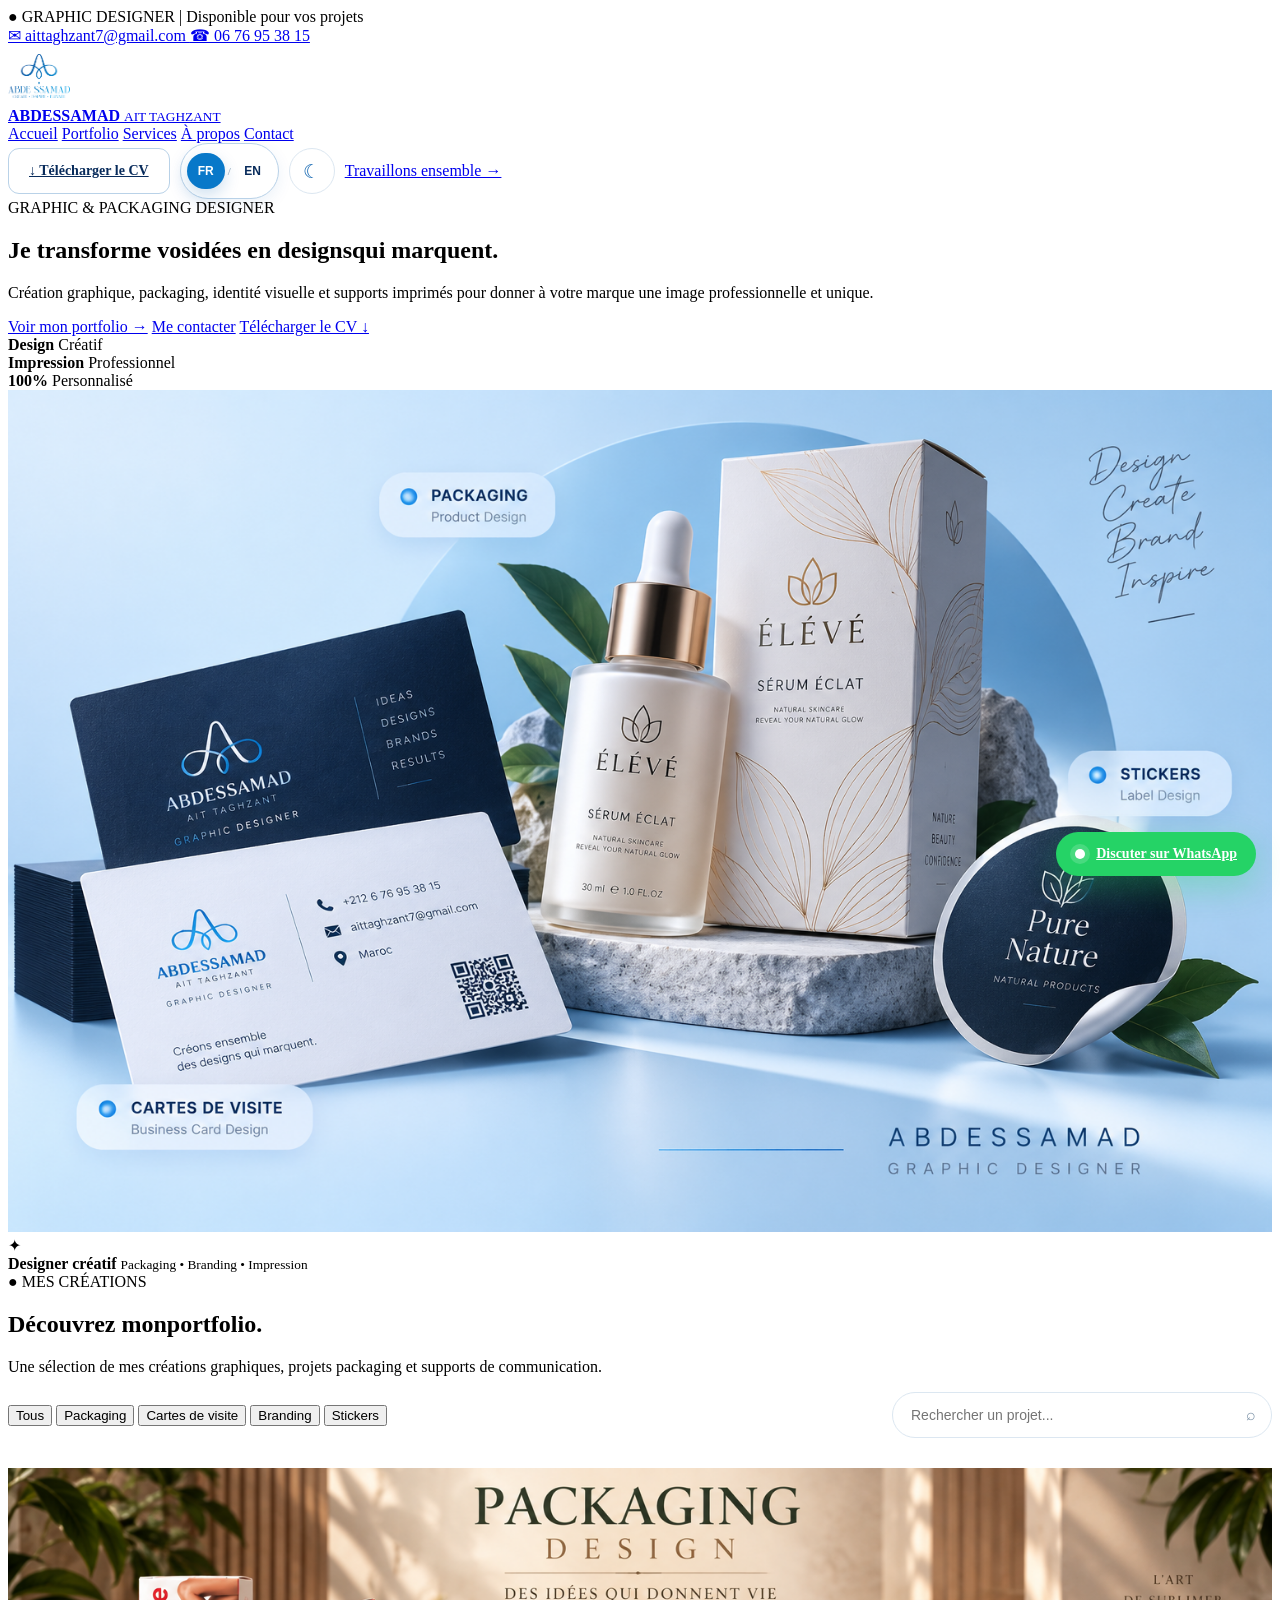
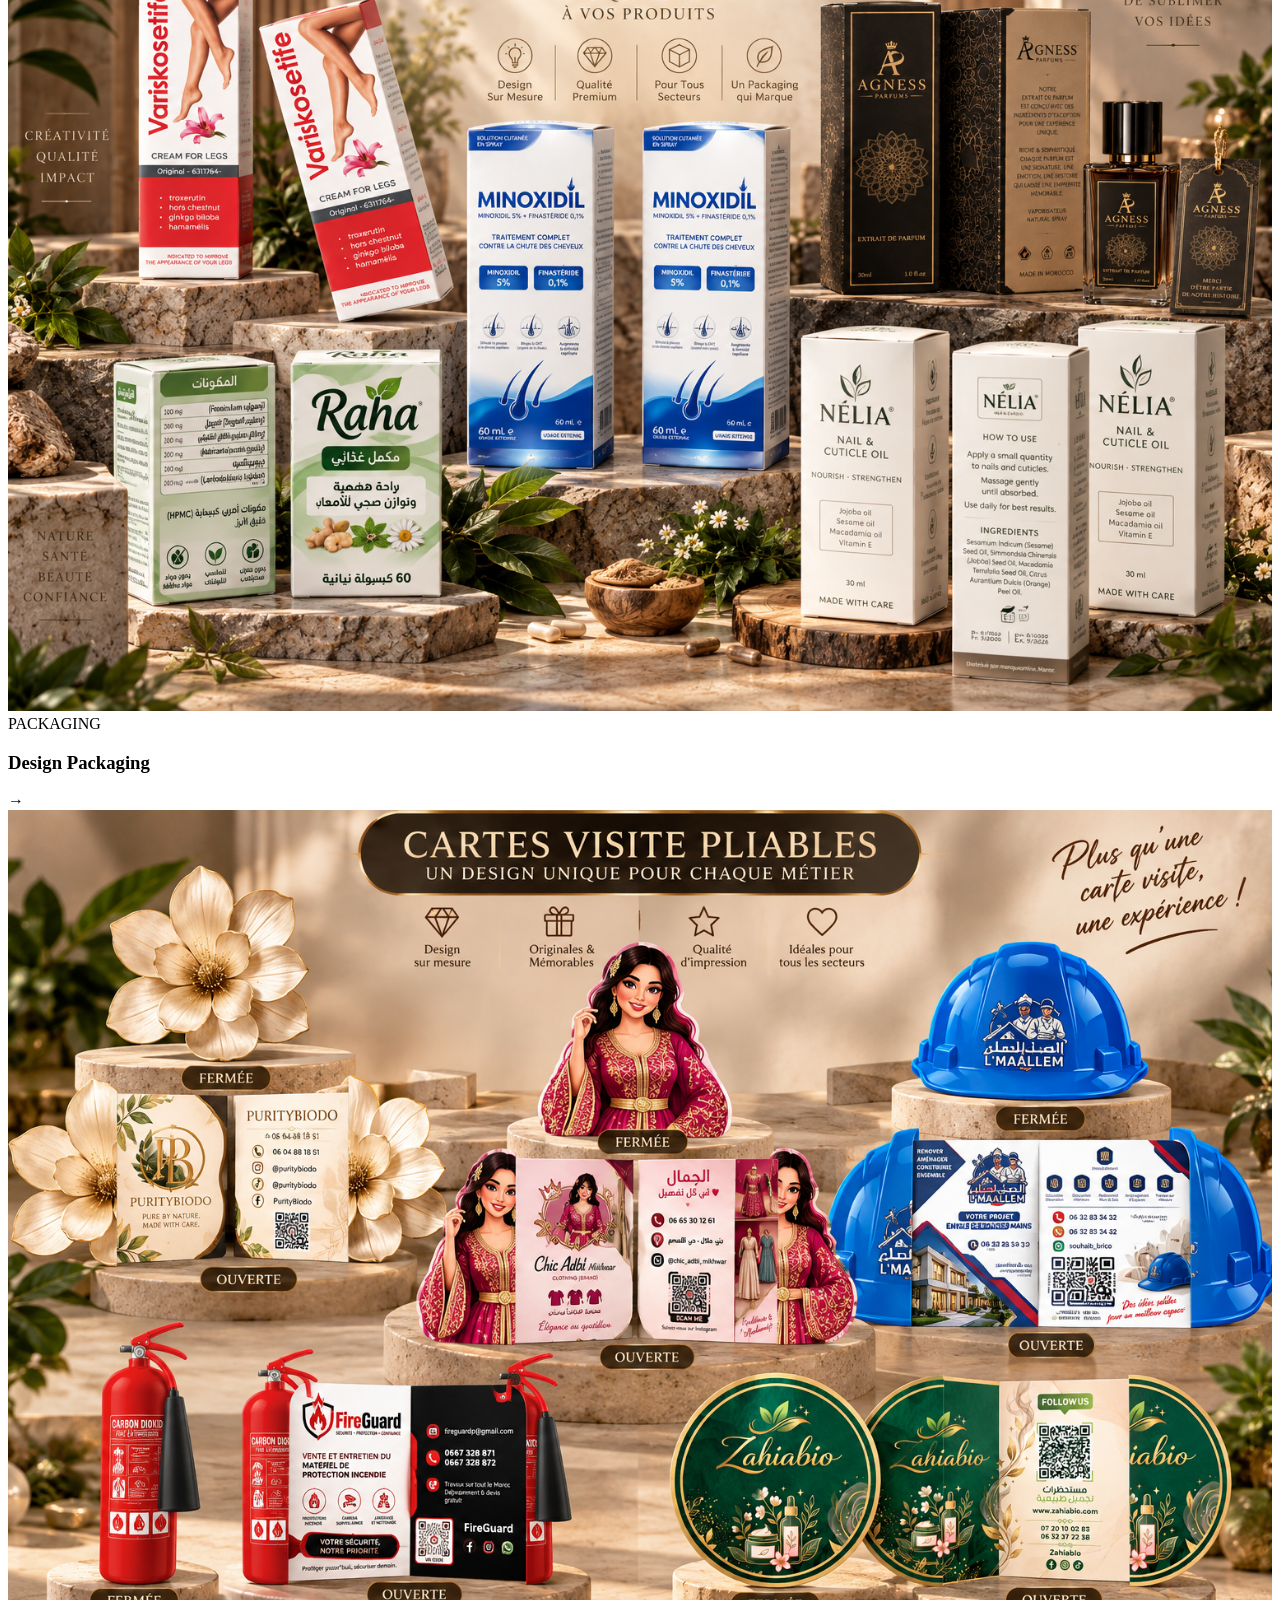
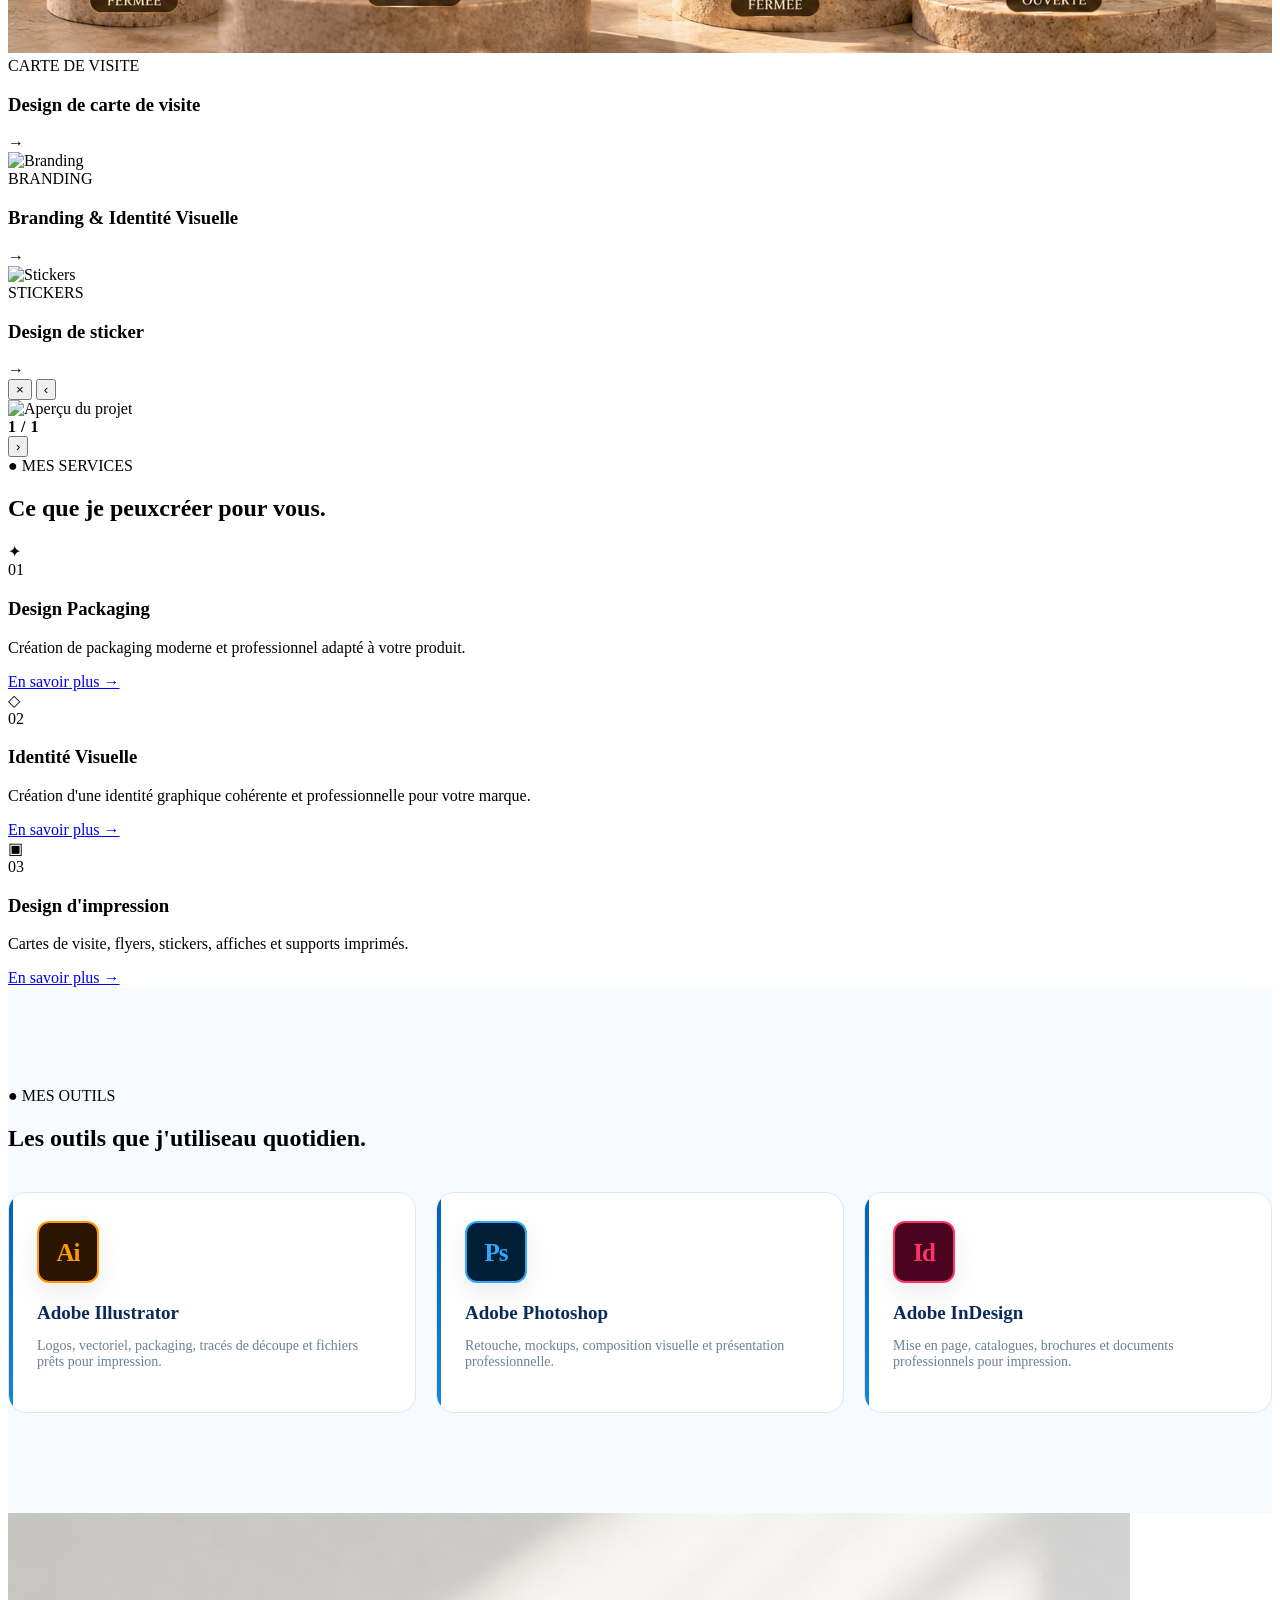
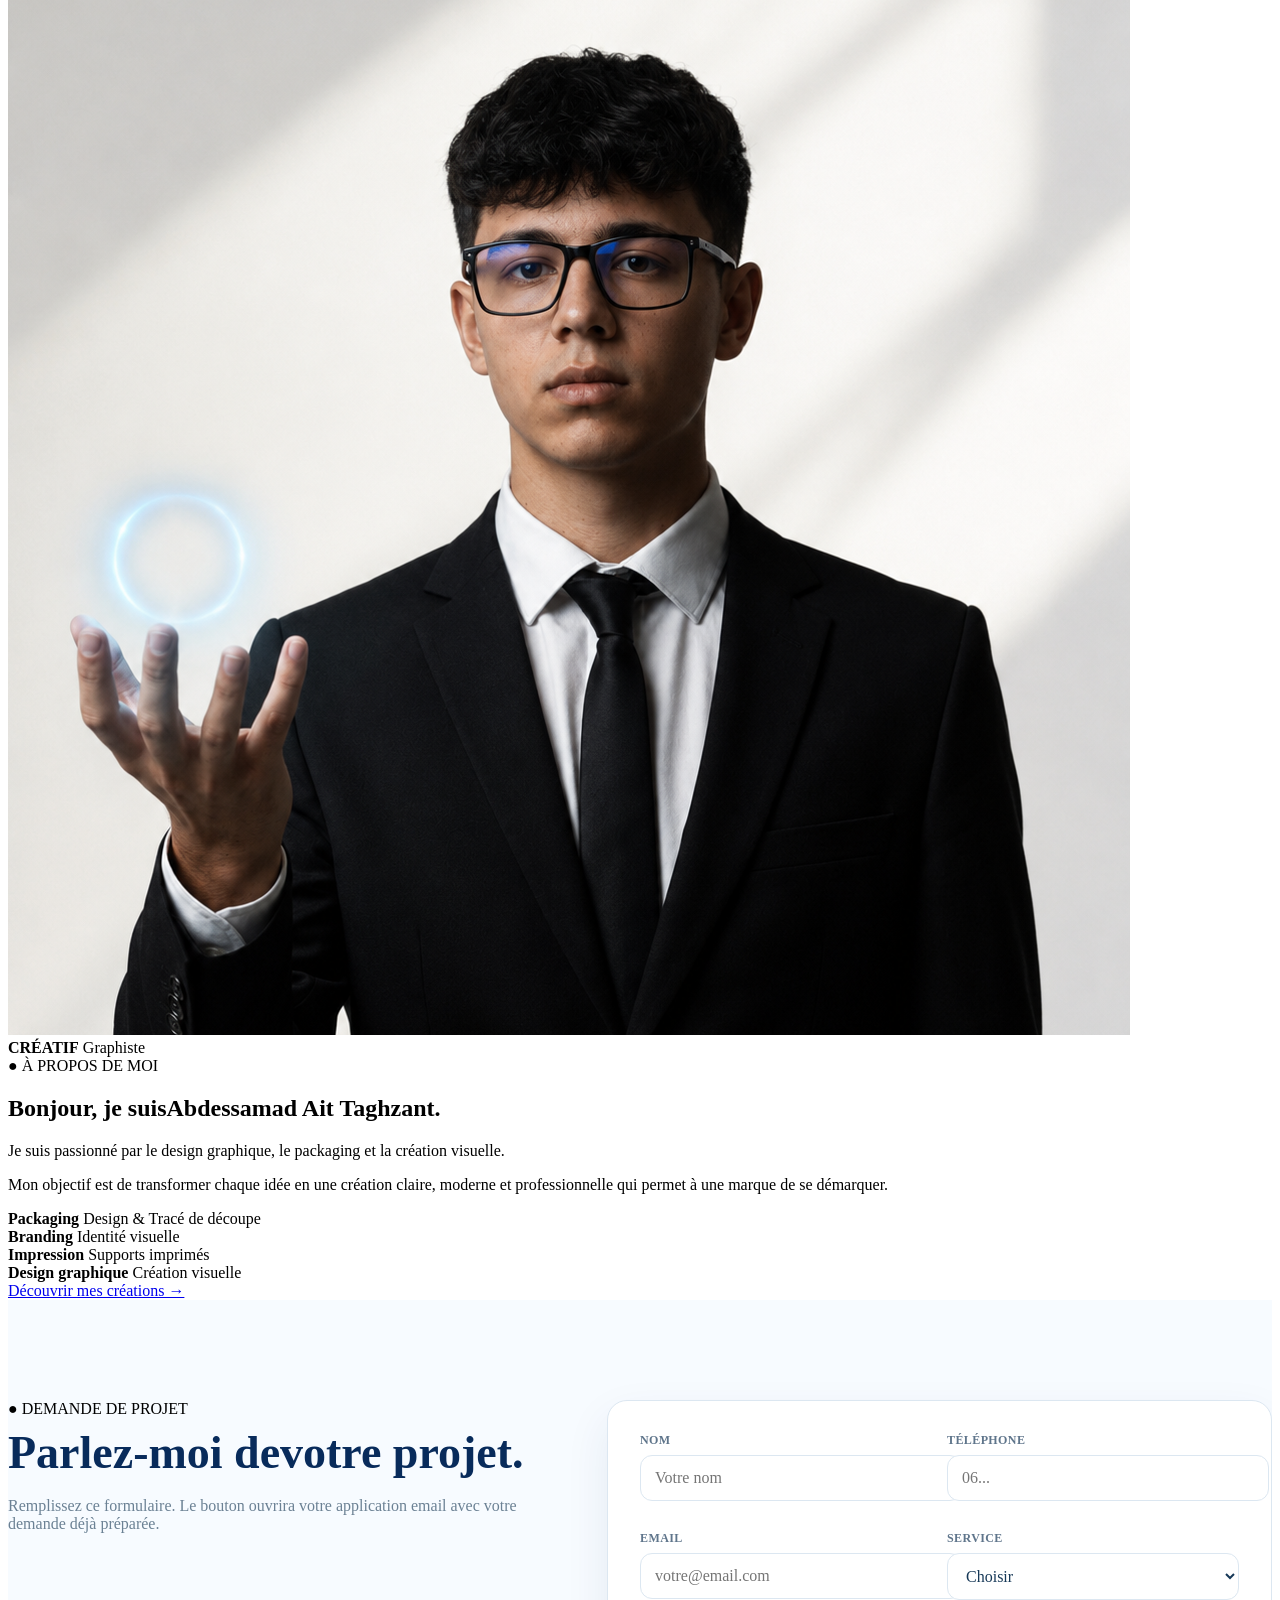
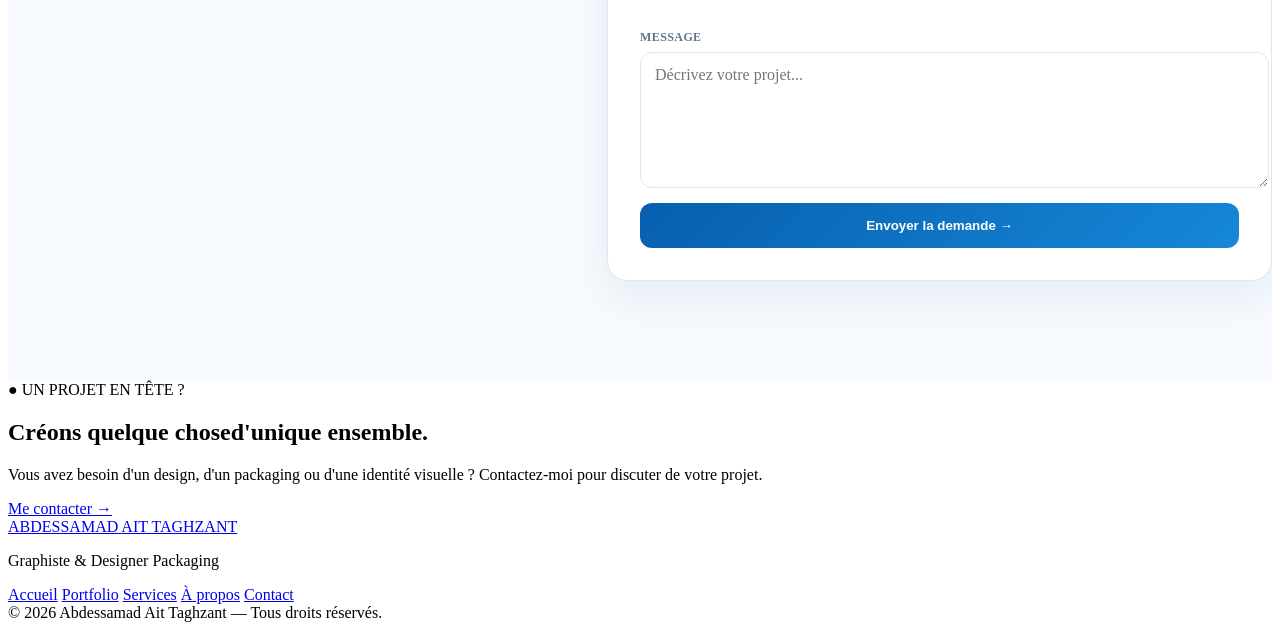
==== commit a09c4d57: "Add files via upload" ====
--- a/index.html
+++ b/index.html
@@ -8,7 +8,7 @@
 
     <link rel="icon" type="image/png" href="my logo white.png">
 
-    <link rel="stylesheet" href="style.css">
+    <link rel="stylesheet" href="style_responsive.css">
 
     <style>
 
@@ -1069,6 +1069,79 @@
     .language-switch button{min-width:34px;height:32px;font-size:11px}
 }
 
+
+/* ===== COMPLETE PHONE/TABLET RESPONSIVE FIX ===== */
+html,body{max-width:100%;overflow-x:hidden}
+img,video,iframe{max-width:100%}
+.mobile-menu-toggle{display:none;width:44px;height:44px;padding:10px;border:1px solid var(--border);border-radius:11px;background:#fff;cursor:pointer;flex-direction:column;justify-content:center;gap:5px;flex-shrink:0}
+.mobile-menu-toggle span{display:block;width:100%;height:2px;border-radius:3px;background:var(--blue-dark);transition:.25s}
+body.dark-mode .mobile-menu-toggle{background:#0d1d31;border-color:#1e3a57}
+body.dark-mode .mobile-menu-toggle span{background:#fff}
+
+@media(max-width:1100px){
+.container{width:92%;max-width:100%}
+.navbar{height:78px;gap:12px}
+.logo-icon{width:50px!important;height:50px!important}
+.logo-text strong{font-size:17px}.logo-text small{font-size:9px}
+.mobile-menu-toggle{display:flex;order:3}
+.navbar>nav{display:none;position:absolute;top:100%;left:0;right:0;padding:12px 4%;background:#fff;border-top:1px solid var(--border);border-bottom:1px solid var(--border);box-shadow:0 15px 30px rgba(7,44,81,.12);flex-direction:column;align-items:stretch;gap:0}
+.navbar>nav.mobile-open{display:flex}
+.navbar>nav a{display:block;padding:13px 8px;font-size:15px}.navbar>nav a::after{display:none}
+body.dark-mode .navbar>nav{background:#081525;border-color:#1e3a57}
+.nav-actions{margin-left:auto;gap:7px}.nav-actions .cv-button,.nav-actions .nav-button{display:none!important}
+.language-switch{height:42px!important}.theme-toggle{width:42px;height:42px}
+.hero-grid{grid-template-columns:1fr!important;min-height:auto!important;padding:55px 5%!important;gap:45px!important}
+.hero-content{max-width:760px}.hero h1{font-size:clamp(42px,7vw,60px)!important}
+.hero-image{max-width:850px;margin:0 auto}
+.portfolio-grid{grid-template-columns:repeat(2,minmax(0,1fr))}
+.services-grid{grid-template-columns:repeat(2,minmax(0,1fr))}
+.about-grid{grid-template-columns:1fr!important;gap:55px!important}
+.about-image{max-width:650px;margin:auto;width:100%}
+.contact-form-wrap{grid-template-columns:1fr!important}
+}
+
+@media(max-width:700px){
+.top-bar{font-size:11px}.top-content{min-height:34px}
+.navbar{height:68px}.logo{gap:7px;min-width:0}.logo-icon{width:42px!important;height:42px!important}
+.logo-text strong{font-size:14px}.logo-text small{font-size:7px;letter-spacing:1.2px;margin-top:3px}
+.nav-actions{gap:5px}.language-switch{height:38px!important;padding:3px!important}
+.language-switch button{min-width:31px!important;height:30px!important;padding:0 5px!important;font-size:10px!important}
+.lang-divider{font-size:10px}.theme-toggle{width:38px;height:38px;font-size:16px}
+.mobile-menu-toggle{width:38px;height:38px;padding:9px}
+.hero-grid{padding:42px 5% 48px!important;gap:32px!important}
+.hero-badge{font-size:10px!important;padding:8px 11px!important;margin-bottom:18px!important}
+.hero h1{font-size:clamp(36px,11vw,48px)!important;line-height:1.06!important;letter-spacing:-2px!important;margin-bottom:20px!important}
+.hero-content>p{font-size:15px!important;line-height:1.65;margin-bottom:24px!important}
+.hero-buttons{display:grid!important;grid-template-columns:1fr!important;gap:10px!important;margin-bottom:32px!important}
+.hero-buttons a{width:100%;text-align:center;padding:14px 16px}
+.hero-stats{display:grid!important;grid-template-columns:repeat(3,1fr);gap:8px!important}
+.hero-stats div{text-align:center;align-items:center;padding:10px 4px}.hero-stats strong{font-size:15px}.hero-stats span{font-size:10px}
+.hero-image>img{border-radius:18px!important}.floating-card{width:100%;padding:14px 16px!important;margin-top:12px!important}
+.section{padding:65px 0!important}.section-heading{margin-bottom:28px!important}
+.section-heading h2,.center-heading h2,.about-content h2{font-size:clamp(31px,9vw,38px)!important;letter-spacing:-1.2px!important}
+.portfolio-toolbar{gap:15px}.portfolio-menu{width:100%;overflow-x:auto;flex-wrap:nowrap!important;padding-bottom:5px;scrollbar-width:none}
+.portfolio-menu::-webkit-scrollbar{display:none}.portfolio-menu button{flex:0 0 auto}
+.portfolio-search{min-width:0!important;width:100%}
+.portfolio-grid,.services-grid,.tools-grid,.adobe-tools-grid{grid-template-columns:1fr!important;gap:18px!important}
+.project>img{height:auto!important;max-height:none!important;aspect-ratio:auto!important;object-fit:contain!important}
+.service-card{min-height:0!important;padding:27px!important}
+.portfolio-modal{padding:7px!important}.portfolio-modal-content{min-height:calc(100vh - 14px)!important;padding:58px 14px 25px!important;border-radius:18px!important}
+.portfolio-gallery-header h2{font-size:31px!important}.portfolio-gallery-grid{grid-template-columns:1fr!important;gap:15px!important}
+.portfolio-gallery-item img,.business-gallery-item img{height:auto!important;max-height:none!important;object-fit:contain!important}
+.about-image{padding-left:14px!important;padding-bottom:14px!important}.about-image>img{height:auto!important;max-height:520px;object-fit:cover}
+.experience{position:relative!important;right:auto!important;bottom:auto!important;margin:-28px 14px 0!important;width:calc(100% - 28px)}
+.skills{grid-template-columns:1fr!important}
+.contact-box{padding:38px 20px!important;border-radius:20px!important;gap:25px!important}.contact-content h2{font-size:34px!important}
+.contact-form-section,.tools-section{padding:65px 0!important}.contact-form-card{padding:20px!important}
+.contact-form-grid{grid-template-columns:1fr!important}.footer-grid{gap:28px!important}.footer-menu{gap:15px!important}
+.whatsapp-cta{right:12px!important;bottom:12px!important;width:52px;height:52px;padding:0!important;justify-content:center}
+.whatsapp-cta .wa-label{display:none!important}
+}
+@media(max-width:390px){
+.logo-text small{display:none}.logo-text strong{font-size:13px}.language-switch button{min-width:28px!important}
+.hero h1{font-size:34px!important}.hero-stats{grid-template-columns:1fr}
+}
+
 </style>
 </head>
 
@@ -1124,7 +1197,13 @@
         </a>
 
 
-        <nav>
+
+        <button class="mobile-menu-toggle" id="mobileMenuToggle" type="button"
+                aria-label="Ouvrir le menu" aria-expanded="false">
+            <span></span><span></span><span></span>
+        </button>
+
+        <nav id="mainNav">
 
             <a href="#accueil">Accueil</a>
             <a href="#portfolio">Portfolio</a>
@@ -3092,5 +3171,24 @@
 })();
 </script>
 
+
+<script>
+(function(){
+ const toggle=document.getElementById("mobileMenuToggle");
+ const nav=document.getElementById("mainNav");
+ if(!toggle||!nav)return;
+ function closeMenu(){nav.classList.remove("mobile-open");toggle.setAttribute("aria-expanded","false")}
+ toggle.addEventListener("click",function(){
+   const open=nav.classList.toggle("mobile-open");
+   toggle.setAttribute("aria-expanded",open?"true":"false");
+ });
+ nav.querySelectorAll("a").forEach(a=>a.addEventListener("click",closeMenu));
+ window.addEventListener("resize",()=>{if(innerWidth>1100)closeMenu()});
+ document.addEventListener("click",e=>{
+   if(innerWidth<=1100&&!nav.contains(e.target)&&!toggle.contains(e.target))closeMenu();
+ });
+})();
+</script>
+
 </body>
 </html>
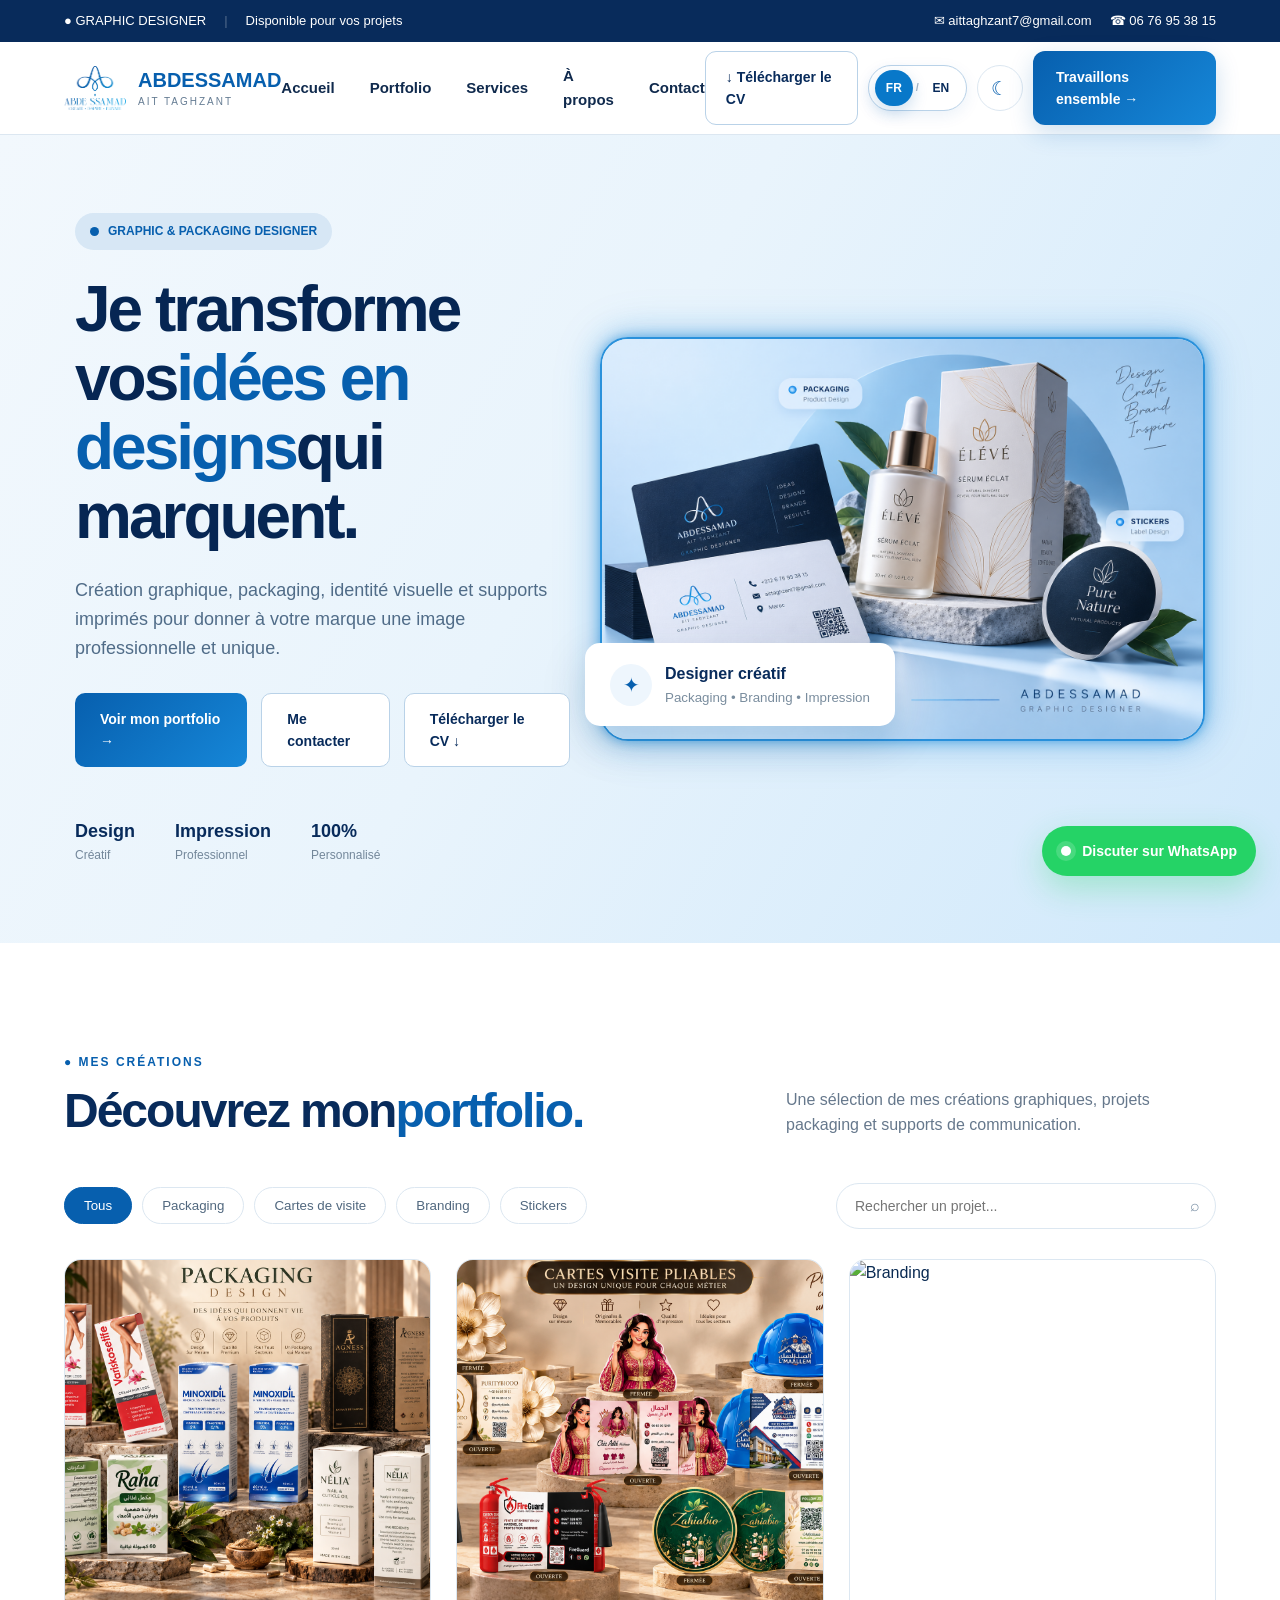
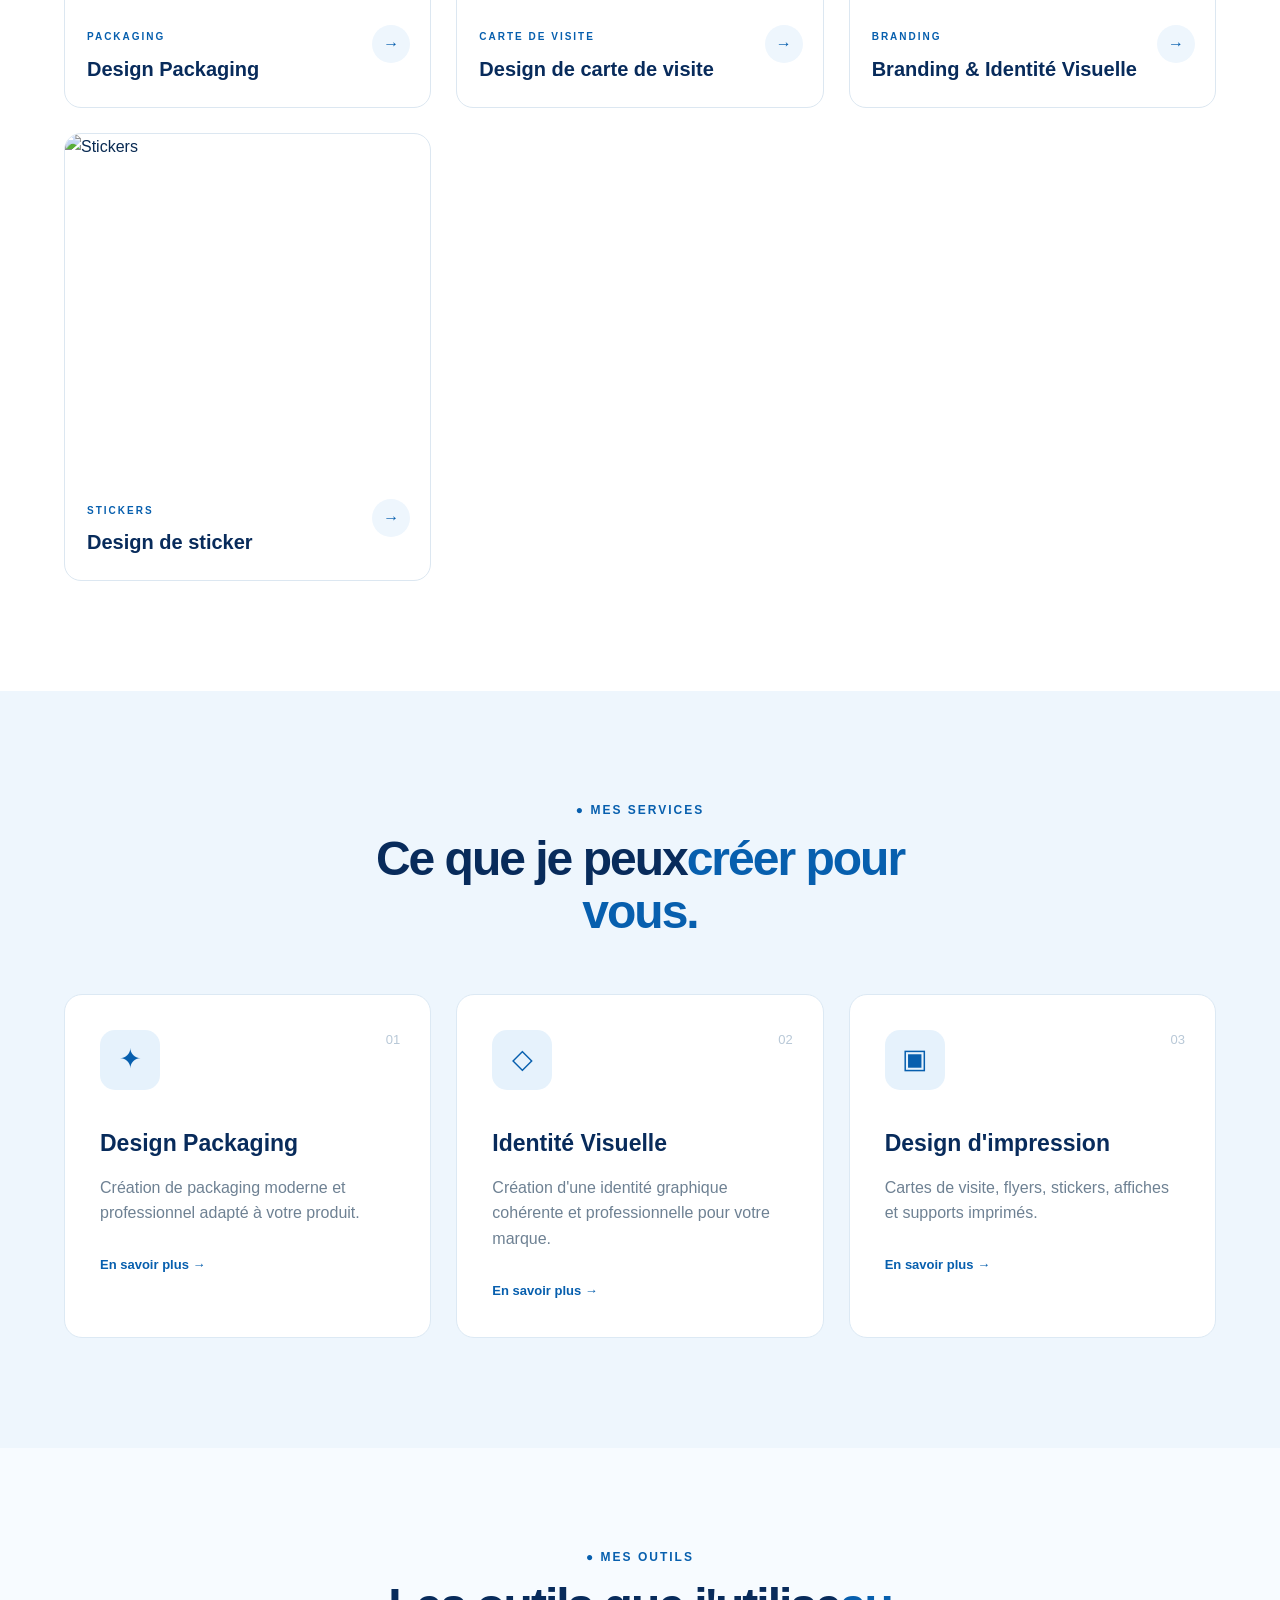
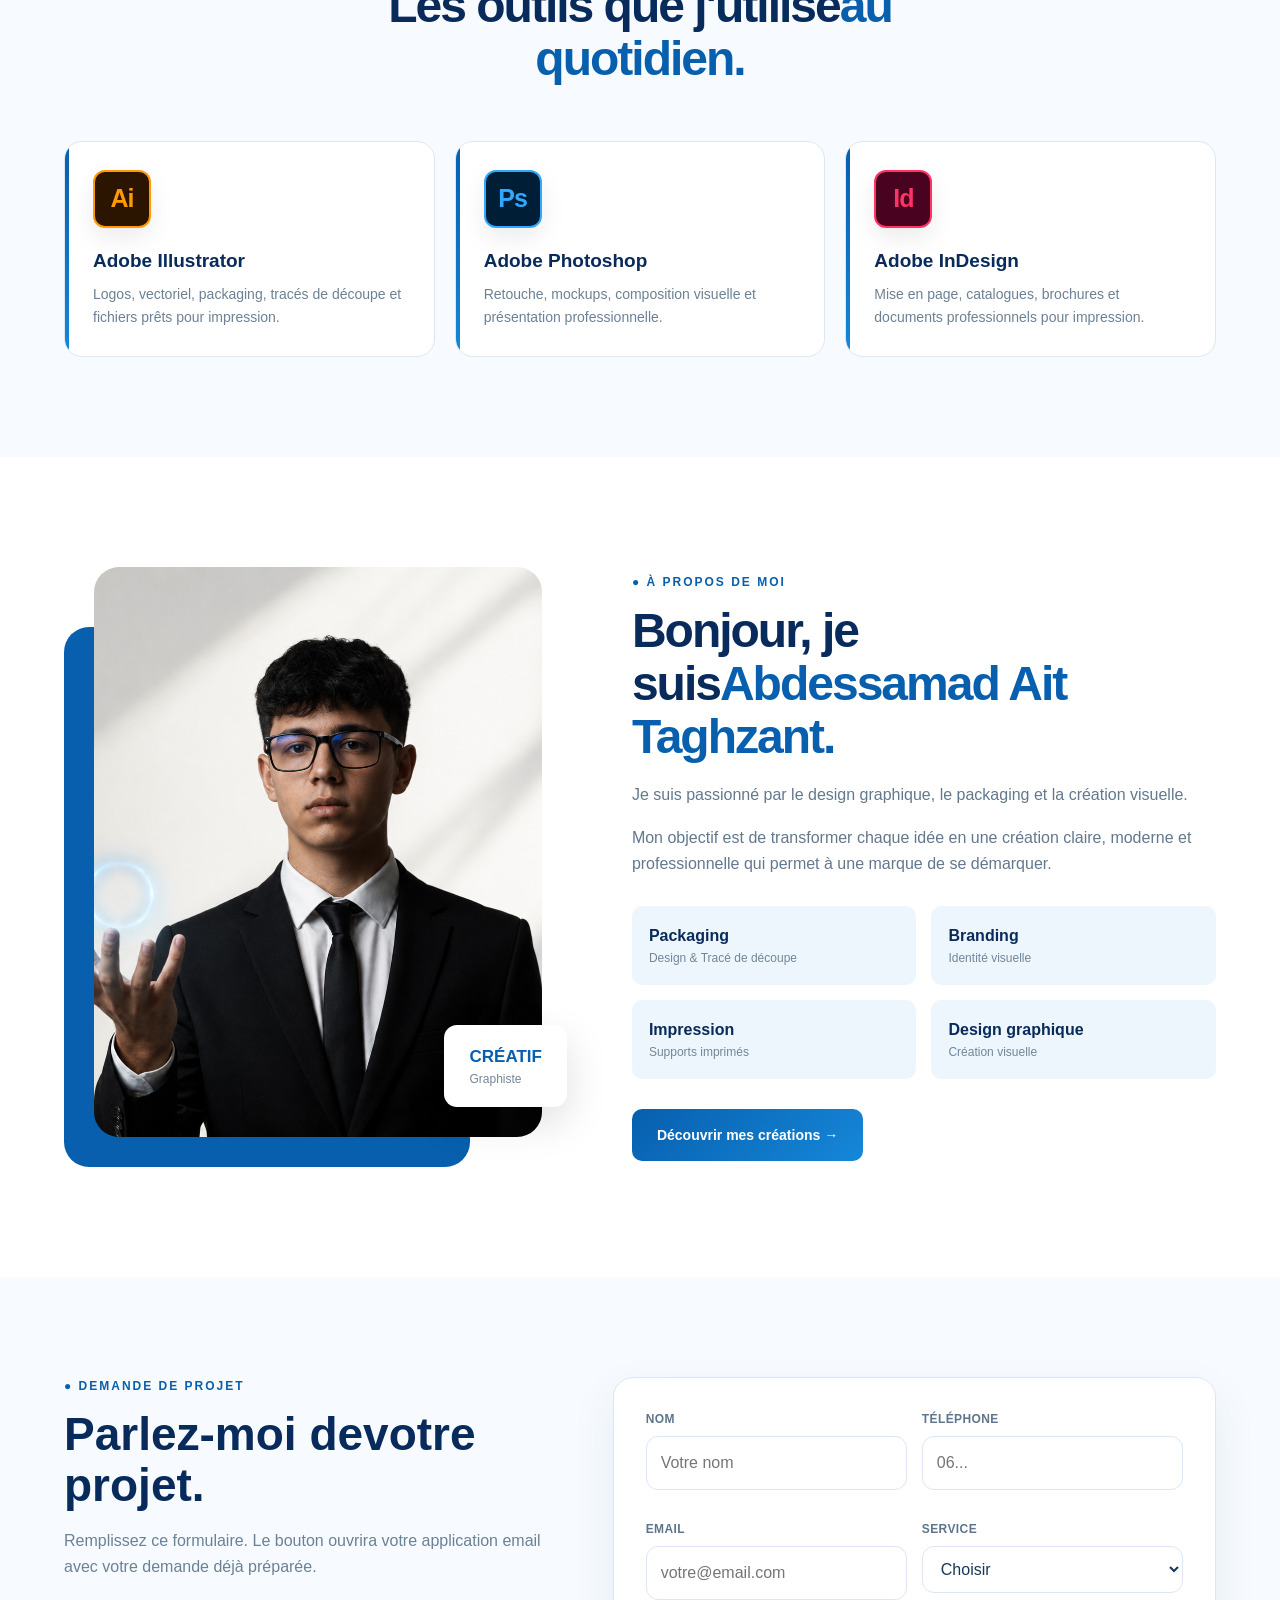
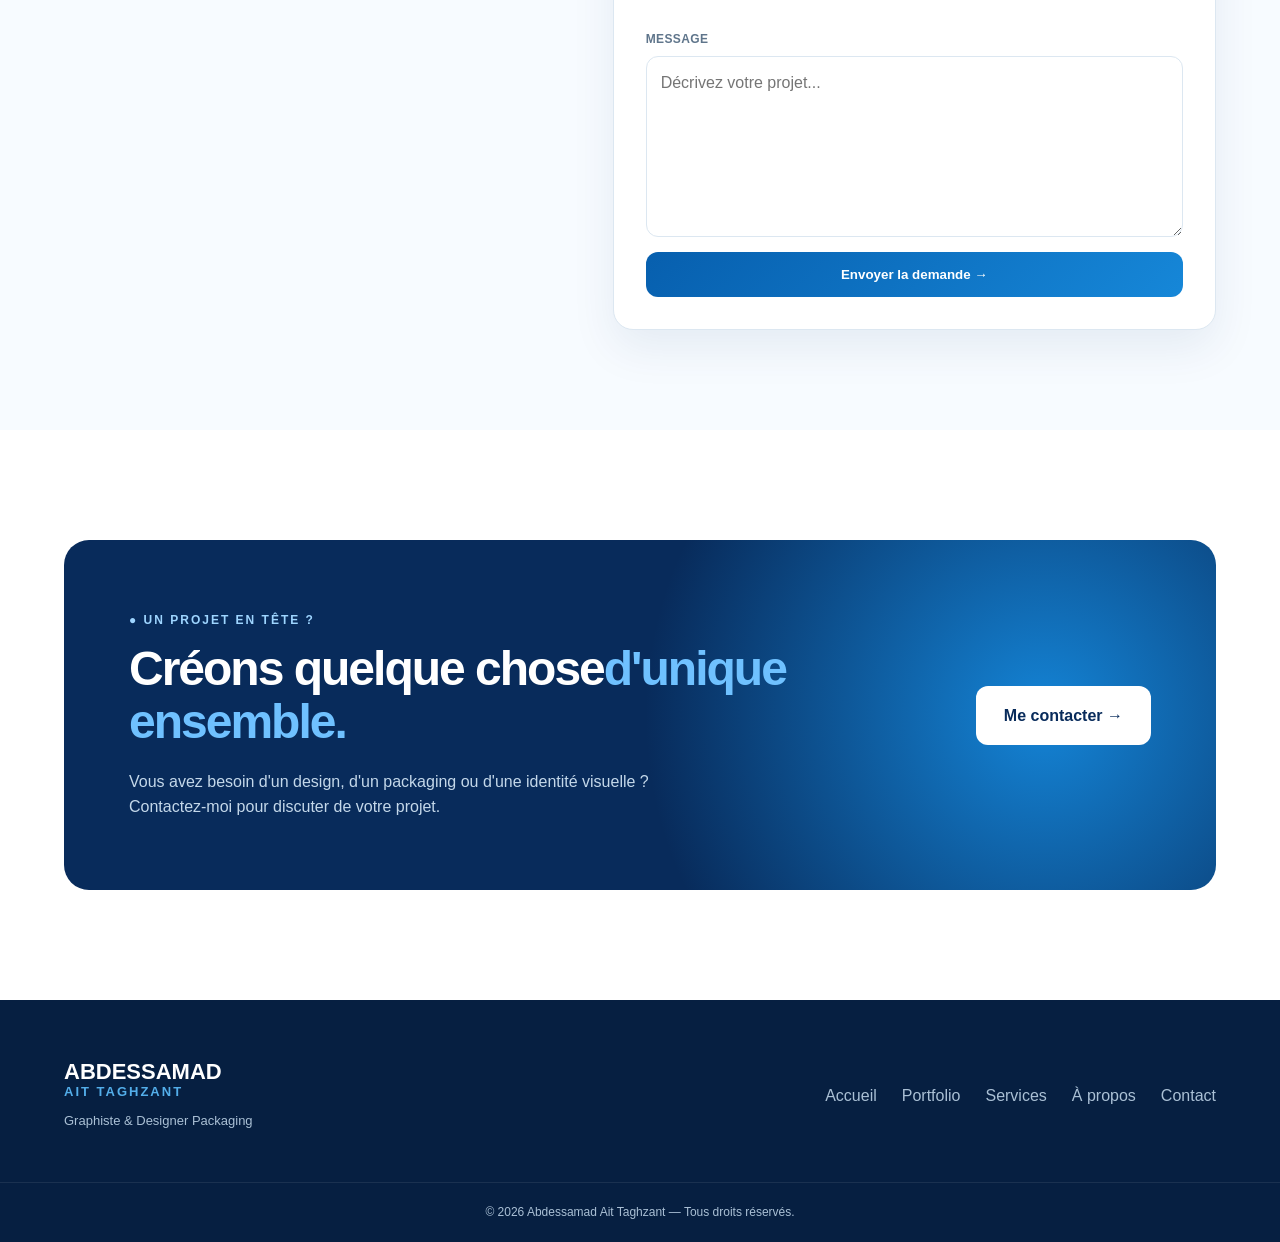
==== commit 3f205517: "Update index.html" ====
--- a/index.html
+++ b/index.html
@@ -8,7 +8,7 @@
 
     <link rel="icon" type="image/png" href="my logo white.png">
 
-    <link rel="stylesheet" href="style_responsive.css">
+    <link rel="stylesheet" href="style.css">
 
     <style>
 
--- a/style.css
+++ b/style.css
@@ -0,0 +1,1649 @@
+/* ============================
+   COLORS
+============================ */
+
+:root{
+    --blue-dark:#082b5b;
+    --blue:#075fae;
+    --blue-light:#1687d8;
+    --blue-soft:#eef6fd;
+    --blue-soft-2:#dcecf9;
+
+    --white:#ffffff;
+    --text:#092a52;
+    --gray:#66788c;
+    --border:#dce7f1;
+}
+
+
+/* ============================
+   RESET
+============================ */
+
+*{
+    margin:0;
+    padding:0;
+    box-sizing:border-box;
+}
+
+html{
+    scroll-behavior:smooth;
+}
+
+body{
+    font-family:Arial, Helvetica, sans-serif;
+    background:#fff;
+    color:var(--text);
+    line-height:1.6;
+}
+
+a{
+    text-decoration:none;
+    color:inherit;
+}
+
+img{
+    width:100%;
+    display:block;
+}
+
+button{
+    font-family:inherit;
+}
+
+.container{
+    width:90%;
+    max-width:1350px;
+    margin:auto;
+}
+
+
+/* ============================
+   TOP BAR
+============================ */
+
+.top-bar{
+    background:var(--blue-dark);
+    color:#fff;
+
+    font-size:13px;
+}
+
+.top-content{
+    min-height:42px;
+
+    display:flex;
+    justify-content:space-between;
+    align-items:center;
+}
+
+.top-left,
+.top-right{
+    display:flex;
+    gap:18px;
+    align-items:center;
+}
+
+.top-right a{
+    transition:.3s;
+}
+
+.top-right a:hover{
+    opacity:.7;
+}
+
+.separator{
+    opacity:.3;
+}
+
+
+/* ============================
+   NAVBAR
+============================ */
+
+header{
+    background:white;
+
+    border-bottom:1px solid var(--border);
+
+    position:sticky;
+    top:0;
+
+    z-index:1000;
+}
+
+.navbar{
+    height:92px;
+
+    display:flex;
+    align-items:center;
+    justify-content:space-between;
+}
+
+.logo{
+    display:flex;
+    align-items:center;
+    gap:12px;
+}
+
+.logo-icon{
+    width:50px;
+    height:50px;
+
+    border-radius:12px;
+
+    background:
+    linear-gradient(
+        135deg,
+        var(--blue-dark),
+        var(--blue-light)
+    );
+
+    display:flex;
+    align-items:center;
+    justify-content:center;
+
+    color:white;
+
+    font-size:25px;
+    font-weight:900;
+}
+
+.logo-text{
+    display:flex;
+    flex-direction:column;
+
+    line-height:1.1;
+}
+
+.logo-text strong{
+    color:var(--blue);
+    font-size:20px;
+}
+
+.logo-text small{
+    color:#657c93;
+
+    font-size:10px;
+
+    letter-spacing:2px;
+
+    margin-top:5px;
+}
+
+nav{
+    display:flex;
+    align-items:center;
+    gap:35px;
+}
+
+nav a{
+    font-size:15px;
+    font-weight:700;
+
+    color:#102a4d;
+
+    position:relative;
+}
+
+nav a::after{
+    content:"";
+
+    position:absolute;
+
+    left:0;
+    bottom:-8px;
+
+    width:0;
+    height:2px;
+
+    background:var(--blue);
+
+    transition:.3s;
+}
+
+nav a:hover::after{
+    width:100%;
+}
+
+.nav-button{
+    padding:15px 23px;
+
+    border-radius:12px;
+
+    background:
+    linear-gradient(
+        135deg,
+        var(--blue),
+        var(--blue-light)
+    );
+
+    color:white;
+
+    font-weight:bold;
+
+    font-size:14px;
+
+    box-shadow:
+    0 8px 25px rgba(7,95,174,.20);
+
+    transition:.3s;
+}
+
+.nav-button:hover{
+    transform:translateY(-2px);
+}
+
+
+/* ============================
+   HERO
+============================ */
+
+.hero{
+    padding:0;
+    background:#eef6fd;
+}
+
+.hero-grid{
+    width:100%;
+    max-width:none;
+
+    min-height:calc(100vh - 92px);
+
+    margin:0;
+
+    padding:70px 75px;
+
+    display:grid;
+
+    grid-template-columns:
+    0.9fr 1.1fr;
+
+    align-items:center;
+
+    gap:30px;
+
+    background:
+    linear-gradient(
+        120deg,
+        #f2f8fd 0%,
+        #e9f4fc 45%,
+        #cfe8fb 100%
+    );
+
+    overflow:hidden;
+}
+
+.hero-badge{
+    display:inline-flex;
+
+    align-items:center;
+
+    gap:9px;
+
+    background:#d7e7f5;
+
+    padding:9px 15px;
+
+    border-radius:30px;
+
+    font-size:12px;
+
+    font-weight:800;
+
+    color:var(--blue);
+
+    margin-bottom:25px;
+}
+
+.dot{
+    width:9px;
+    height:9px;
+
+    border-radius:50%;
+
+    background:var(--blue);
+}
+
+.hero-content{
+    position:relative;
+    z-index:2;
+}
+
+.hero h1{
+    font-size:64px;
+
+    line-height:1.08;
+
+    letter-spacing:-3px;
+
+    color:#062653;
+
+    max-width:650px;
+
+    margin-bottom:25px;
+}
+
+.hero h1 span{
+    color:#075fae;
+}
+
+.hero-content > p{
+    max-width:590px;
+
+    color:#506c88;
+
+    font-size:18px;
+
+    margin-bottom:30px;
+}
+
+.hero-buttons{
+    display:flex;
+    gap:14px;
+
+    margin-bottom:50px;
+}
+
+.btn-primary{
+    display:inline-block;
+
+    padding:15px 25px;
+
+    border-radius:10px;
+
+    background:
+    linear-gradient(
+        135deg,
+        var(--blue),
+        var(--blue-light)
+    );
+
+    color:white;
+
+    font-size:14px;
+
+    font-weight:700;
+
+    transition:.3s;
+}
+
+.btn-primary:hover{
+    transform:translateY(-3px);
+
+    box-shadow:
+    0 10px 25px rgba(7,95,174,.22);
+}
+
+.btn-outline{
+    padding:14px 25px;
+
+    border-radius:10px;
+
+    border:1px solid #b9d2e8;
+
+    background:white;
+
+    color:var(--blue-dark);
+
+    font-weight:700;
+
+    font-size:14px;
+}
+
+.hero-stats{
+    display:flex;
+    gap:40px;
+}
+
+.hero-stats div{
+    display:flex;
+    flex-direction:column;
+}
+
+.hero-stats strong{
+    font-size:18px;
+
+    color:var(--blue-dark);
+}
+
+.hero-stats span{
+    color:#73879a;
+
+    font-size:12px;
+}
+
+
+/* ============================
+   HERO IMAGE
+============================ */
+
+.hero-image{
+    position:relative;
+
+    width:100%;
+
+    display:flex;
+    align-items:center;
+    justify-content:center;
+
+    overflow:visible;
+}
+
+.hero-image > img{
+        width:100%;
+    height:auto;
+
+    max-width:100%;
+
+    object-fit:contain;
+    object-position:center;
+
+    display:block;
+
+    border-radius:28px;
+
+    border:2px solid rgba(22,135,216,.9);
+
+    box-shadow:
+        0 0 12px rgba(22,135,216,.55),
+        0 0 28px rgba(22,135,216,.35),
+        0 0 50px rgba(22,135,216,.18);
+
+    overflow:hidden;
+
+    transition:
+        transform .3s ease,
+        box-shadow .3s ease;
+}
+
+.hero-image > img:hover{
+    box-shadow:
+        0 0 16px rgba(22,135,216,.75),
+        0 0 35px rgba(22,135,216,.50),
+        0 0 65px rgba(22,135,216,.28);
+
+    transform:translateY(-3px);
+}
+
+
+.floating-card{
+    position:absolute;
+
+    bottom:15px;
+    left:-15px;
+
+    display:flex;
+    align-items:center;
+
+    gap:13px;
+
+    padding:18px 25px;
+
+    background:white;
+
+    border-radius:15px;
+
+    box-shadow:
+    0 15px 45px rgba(7,44,81,.15);
+}
+
+.floating-card > span{
+    width:42px;
+    height:42px;
+
+    display:flex;
+    justify-content:center;
+    align-items:center;
+
+    background:var(--blue-soft);
+
+    border-radius:50%;
+
+    color:var(--blue);
+
+    font-size:20px;
+}
+
+.floating-card div{
+    display:flex;
+    flex-direction:column;
+}
+
+.floating-card strong{
+    color:var(--blue-dark);
+}
+
+.floating-card small{
+    color:#7a8d9e;
+}
+
+
+/* ============================
+   SECTIONS
+============================ */
+
+.section{
+    padding:110px 0;
+}
+
+.small-title{
+    color:var(--blue);
+
+    font-size:12px;
+
+    font-weight:800;
+
+    letter-spacing:2px;
+
+    margin-bottom:13px;
+}
+
+.section-heading{
+    display:flex;
+
+    justify-content:space-between;
+
+    align-items:flex-end;
+
+    margin-bottom:45px;
+}
+
+.section-heading h2,
+.center-heading h2,
+.about-content h2{
+    font-size:48px;
+
+    line-height:1.1;
+
+    letter-spacing:-2px;
+
+    color:var(--blue-dark);
+}
+
+.section-heading h2 span,
+.center-heading h2 span,
+.about-content h2 span{
+    color:var(--blue);
+}
+
+.section-heading > p{
+    max-width:430px;
+
+    color:var(--gray);
+}
+
+
+/* ============================
+   PORTFOLIO
+============================ */
+
+.portfolio{
+    background:#fff;
+}
+
+.portfolio-menu{
+    display:flex;
+
+    gap:10px;
+
+    flex-wrap:wrap;
+
+    margin-bottom:30px;
+}
+
+.portfolio-menu button{
+    border:1px solid var(--border);
+
+    background:white;
+
+    padding:10px 19px;
+
+    border-radius:30px;
+
+    cursor:pointer;
+
+    color:#51687f;
+
+    transition:.3s;
+}
+
+.portfolio-menu button:hover,
+.portfolio-menu .active{
+    background:var(--blue);
+
+    border-color:var(--blue);
+
+    color:white;
+}
+
+.portfolio-grid{
+    display:grid;
+
+    grid-template-columns:
+    repeat(3,1fr);
+
+    gap:25px;
+}
+
+.project{
+    border-radius:17px;
+
+    overflow:hidden;
+
+    background:white;
+
+    border:1px solid var(--border);
+
+    transition:.35s;
+}
+
+.project:hover{
+    transform:translateY(-7px);
+
+    box-shadow:
+    0 20px 45px rgba(7,54,100,.12);
+}
+
+.project > img{
+    height:340px;
+
+    object-fit:cover;
+
+    transition:.5s;
+}
+
+.project:hover > img{
+    transform:scale(1.03);
+}
+
+.project-info{
+    padding:22px;
+
+    position:relative;
+}
+
+.project-info span{
+    color:var(--blue);
+
+    font-size:10px;
+
+    font-weight:bold;
+
+    letter-spacing:2px;
+}
+
+.project-info h3{
+    font-size:20px;
+
+    margin-top:5px;
+
+    color:var(--blue-dark);
+}
+
+.project-arrow{
+    position:absolute;
+
+    right:20px;
+    top:25px;
+
+    width:38px;
+    height:38px;
+
+    display:flex;
+
+    align-items:center;
+    justify-content:center;
+
+    border-radius:50%;
+
+    background:var(--blue-soft);
+
+    color:var(--blue);
+}
+
+
+/* ============================
+   SERVICES
+============================ */
+
+.services{
+    background:var(--blue-soft);
+}
+
+.center-heading{
+    text-align:center;
+
+    max-width:650px;
+
+    margin:
+    0 auto 55px;
+}
+
+.services-grid{
+    display:grid;
+
+    grid-template-columns:
+    repeat(3,1fr);
+
+    gap:25px;
+}
+
+.service-card{
+    background:white;
+
+    padding:35px;
+
+    min-height:340px;
+
+    border-radius:18px;
+
+    border:1px solid #dce9f4;
+
+    position:relative;
+
+    transition:.3s;
+}
+
+.service-card:hover{
+    transform:translateY(-8px);
+
+    border-color:#a8cce9;
+
+    box-shadow:
+    0 20px 45px rgba(8,66,117,.10);
+}
+
+.service-icon{
+    width:60px;
+    height:60px;
+
+    border-radius:15px;
+
+    background:#e6f2fc;
+
+    display:flex;
+    align-items:center;
+    justify-content:center;
+
+    color:var(--blue);
+
+    font-size:27px;
+
+    margin-bottom:35px;
+}
+
+.number{
+    position:absolute;
+
+    top:35px;
+    right:30px;
+
+    color:#b8c8d7;
+
+    font-size:13px;
+}
+
+.service-card h3{
+    font-size:23px;
+
+    color:var(--blue-dark);
+
+    margin-bottom:13px;
+}
+
+.service-card p{
+    color:#6e8193;
+
+    margin-bottom:25px;
+}
+
+.service-card a{
+    color:var(--blue);
+
+    font-weight:bold;
+
+    font-size:13px;
+}
+
+
+/* ============================
+   ABOUT
+============================ */
+
+.about{
+    background:white;
+}
+
+.about-grid{
+    display:grid;
+
+    grid-template-columns:
+    .9fr 1.1fr;
+
+    gap:90px;
+
+    align-items:center;
+}
+
+.about-image{
+    position:relative;
+
+    padding-left:30px;
+    padding-bottom:30px;
+}
+
+.about-image > img{
+    height:570px;
+
+    object-fit:cover;
+
+    border-radius:25px;
+
+    position:relative;
+
+    z-index:2;
+}
+
+.blue-shape{
+    position:absolute;
+
+    width:85%;
+    height:90%;
+
+    bottom:0;
+    left:0;
+
+    border-radius:25px;
+
+    background:var(--blue);
+
+    z-index:1;
+}
+
+.experience{
+    position:absolute;
+
+    z-index:3;
+
+    right:-25px;
+    bottom:60px;
+
+    background:white;
+
+    padding:18px 25px;
+
+    border-radius:13px;
+
+    box-shadow:
+    0 15px 40px rgba(0,0,0,.13);
+
+    display:flex;
+
+    flex-direction:column;
+}
+
+.experience strong{
+    color:var(--blue);
+
+    font-size:17px;
+}
+
+.experience span{
+    color:#73879a;
+
+    font-size:12px;
+}
+
+.about-content > p{
+    color:#63788d;
+
+    margin:18px 0;
+
+    max-width:600px;
+}
+
+.skills{
+    display:grid;
+
+    grid-template-columns:
+    repeat(2,1fr);
+
+    gap:15px;
+
+    margin:
+    30px 0;
+}
+
+.skills div{
+    padding:17px;
+
+    border-radius:10px;
+
+    background:var(--blue-soft);
+
+    display:flex;
+
+    flex-direction:column;
+}
+
+.skills strong{
+    color:var(--blue-dark);
+}
+
+.skills span{
+    color:#71869a;
+
+    font-size:12px;
+}
+
+
+/* ============================
+   CONTACT
+============================ */
+
+.contact{
+    background:white;
+}
+
+.contact-box{
+    min-height:350px;
+
+    padding:65px;
+
+    border-radius:25px;
+
+    background:
+    radial-gradient(
+        circle at 85% 50%,
+        #1484d6,
+        transparent 40%
+    ),
+    var(--blue-dark);
+
+    color:white;
+
+    display:flex;
+
+    align-items:center;
+    justify-content:space-between;
+
+    gap:50px;
+}
+
+.white-title{
+    color:#9ed5ff;
+}
+
+.contact-content h2{
+    font-size:48px;
+
+    max-width:700px;
+
+    line-height:1.1;
+
+    letter-spacing:-2px;
+
+    margin-bottom:20px;
+}
+
+.contact-content h2 span{
+    color:#6fc1ff;
+}
+
+.contact-content p{
+    max-width:600px;
+
+    color:#c4d8ea;
+}
+
+.contact-button{
+    flex-shrink:0;
+
+    padding:17px 28px;
+
+    background:white;
+
+    color:var(--blue-dark);
+
+    border-radius:12px;
+
+    font-weight:bold;
+
+    transition:.3s;
+}
+
+.contact-button:hover{
+    transform:translateY(-4px);
+}
+
+
+/* ============================
+   FOOTER
+============================ */
+
+footer{
+    background:#061f41;
+
+    color:#aac0d5;
+
+    padding-top:60px;
+}
+
+.footer-grid{
+    display:flex;
+
+    justify-content:space-between;
+
+    align-items:center;
+
+    padding-bottom:50px;
+}
+
+.footer-logo{
+    display:flex;
+
+    flex-direction:column;
+
+    color:white;
+
+    font-size:22px;
+
+    font-weight:900;
+
+    line-height:1.1;
+}
+
+.footer-logo span{
+    color:#53aeea;
+
+    font-size:13px;
+
+    letter-spacing:2px;
+}
+
+.footer-grid p{
+    font-size:13px;
+
+    margin-top:12px;
+}
+
+.footer-menu{
+    display:flex;
+
+    gap:25px;
+}
+
+.footer-menu a{
+    transition:.3s;
+}
+
+.footer-menu a:hover{
+    color:white;
+}
+
+.copyright{
+    text-align:center;
+
+    border-top:
+    1px solid rgba(255,255,255,.08);
+
+    padding:20px;
+
+    font-size:12px;
+}
+
+
+/* ============================
+   WHATSAPP
+============================ */
+
+.whatsapp{
+    position:fixed;
+
+    right:25px;
+    bottom:25px;
+
+    width:58px;
+    height:58px;
+
+    border-radius:50%;
+
+    background:#25D366;
+
+    color:white;
+
+    display:flex;
+
+    justify-content:center;
+    align-items:center;
+
+    font-size:24px;
+
+    z-index:1000;
+
+    box-shadow:
+    0 8px 25px rgba(0,0,0,.20);
+
+    transition:.3s;
+}
+
+.whatsapp:hover{
+    transform:scale(1.08);
+}
+
+
+/* ============================
+   RESPONSIVE
+============================ */
+
+@media(max-width:1000px){
+
+    nav{
+        display:none;
+    }
+
+    .hero-grid{
+        grid-template-columns:1fr;
+
+        min-height:auto;
+
+        padding:50px 35px;
+    }
+
+    .hero h1{
+        font-size:52px;
+    }
+
+    .hero-image{
+        width:100%;
+        max-width:none;
+    }
+
+    .portfolio-grid{
+        grid-template-columns:
+        repeat(2,1fr);
+    }
+
+    .services-grid{
+        grid-template-columns:1fr;
+    }
+
+    .about-grid{
+        grid-template-columns:1fr;
+    }
+
+}
+
+
+@media(max-width:700px){
+
+    .container{
+        width:92%;
+    }
+
+    .top-right{
+        display:none;
+    }
+
+    .top-content{
+        justify-content:center;
+    }
+
+    .top-left .separator,
+    .top-left span:last-child{
+        display:none;
+    }
+
+    .navbar{
+        height:75px;
+    }
+
+    .nav-button{
+        display:none;
+    }
+
+    .logo-icon{
+        width:43px;
+        height:43px;
+    }
+
+    .hero{
+        padding:0;
+    }
+
+    .hero-grid{
+        padding:40px 20px;
+
+        gap:35px;
+    }
+
+    .hero h1{
+        font-size:40px;
+
+        letter-spacing:-2px;
+    }
+
+    .hero-content > p{
+        font-size:16px;
+    }
+
+    .hero-buttons{
+        flex-direction:column;
+
+        align-items:flex-start;
+    }
+
+    .hero-stats{
+        gap:20px;
+
+        flex-wrap:wrap;
+    }
+
+    .hero-image > img{
+        width:100%;
+        height:auto;
+
+        object-fit:contain;
+        object-position:center;
+    
+        border-radius:22px;
+        border:1px solid rgba(22,135,216,.85);
+        box-shadow:
+            0 0 10px rgba(22,135,216,.40),
+            0 0 22px rgba(22,135,216,.22);
+    }
+
+    .floating-card{
+        position:relative;
+
+        left:auto;
+        bottom:auto;
+
+        margin-top:15px;
+    }
+
+    .section{
+        padding:75px 0;
+    }
+
+    .section-heading{
+        display:block;
+    }
+
+    .section-heading > p{
+        margin-top:20px;
+    }
+
+    .section-heading h2,
+    .center-heading h2,
+    .about-content h2{
+        font-size:36px;
+    }
+
+    .portfolio-grid{
+        grid-template-columns:1fr;
+    }
+
+    .project > img{
+        height:350px;
+    }
+
+    .about-image > img{
+        height:450px;
+    }
+
+    .experience{
+        right:10px;
+    }
+
+    .skills{
+        grid-template-columns:1fr;
+    }
+
+    .contact-box{
+        padding:45px 25px;
+
+        display:block;
+    }
+
+    .contact-content h2{
+        font-size:36px;
+    }
+
+    .contact-button{
+        display:inline-block;
+
+        margin-top:30px;
+    }
+
+    .footer-grid{
+        flex-direction:column;
+
+        align-items:flex-start;
+
+        gap:35px;
+    }
+
+    .footer-menu{
+        flex-wrap:wrap;
+    }
+
+}
+
+/* ============================
+   PORTFOLIO FILTER ANIMATION
+============================ */
+
+.project{
+    animation: portfolioShow .35s ease;
+}
+
+@keyframes portfolioShow{
+
+    from{
+        opacity:0;
+        transform:translateY(15px);
+    }
+
+    to{
+        opacity:1;
+        transform:translateY(0);
+    }
+
+}
+
+/* ===================================
+   IMAGE LIGHTBOX
+=================================== */
+
+.portfolio-gallery-item img,
+.business-gallery-item img{
+    cursor:zoom-in;
+}
+
+
+/* BACKGROUND */
+
+.lightbox{
+    position:fixed;
+
+    inset:0;
+
+    width:100%;
+    height:100%;
+
+    background:rgba(2,18,38,.94);
+
+    backdrop-filter:blur(8px);
+
+    z-index:999999;
+
+    display:none;
+
+    align-items:center;
+    justify-content:center;
+
+    padding:35px;
+}
+
+.lightbox.show{
+    display:flex;
+}
+
+
+/* CONTENT */
+
+.lightbox-content{
+    position:relative;
+
+    width:100%;
+    height:100%;
+
+    display:flex;
+    align-items:center;
+    justify-content:center;
+}
+
+
+/* IMAGE */
+
+.lightbox-content img{
+    width:auto;
+    height:auto;
+
+    max-width:90vw;
+    max-height:88vh;
+
+    object-fit:contain;
+
+    display:block;
+
+    border-radius:14px;
+
+    box-shadow:
+        0 25px 80px rgba(0,0,0,.45);
+}
+
+
+/* CLOSE */
+
+.lightbox-close{
+    position:absolute;
+
+    top:22px;
+    right:28px;
+
+    width:52px;
+    height:52px;
+
+    border:none;
+
+    border-radius:50%;
+
+    background:rgba(255,255,255,.12);
+
+    color:white;
+
+    font-size:36px;
+
+    line-height:1;
+
+    cursor:pointer;
+
+    z-index:20;
+
+    transition:.25s;
+}
+
+.lightbox-close:hover{
+    background:#1687d8;
+
+    transform:rotate(90deg);
+}
+
+
+/* ARROWS */
+
+.lightbox-arrow{
+    position:absolute;
+
+    top:50%;
+
+    transform:translateY(-50%);
+
+    width:58px;
+    height:58px;
+
+    border:none;
+
+    border-radius:50%;
+
+    background:rgba(255,255,255,.12);
+
+    color:white;
+
+    font-size:44px;
+
+    cursor:pointer;
+
+    z-index:20;
+
+    display:flex;
+    align-items:center;
+    justify-content:center;
+
+    transition:.25s;
+}
+
+.lightbox-arrow:hover{
+    background:#1687d8;
+
+    transform:
+        translateY(-50%)
+        scale(1.08);
+}
+
+.lightbox-prev{
+    left:25px;
+}
+
+.lightbox-next{
+    right:25px;
+}
+
+
+/* COUNTER */
+
+.lightbox-counter{
+    position:absolute;
+
+    bottom:12px;
+    left:50%;
+
+    transform:translateX(-50%);
+
+    padding:8px 16px;
+
+    background:rgba(0,0,0,.45);
+
+    color:white;
+
+    border-radius:20px;
+
+    font-size:13px;
+}
+
+
+/* MOBILE */
+
+@media(max-width:700px){
+
+    .lightbox{
+        padding:15px;
+    }
+
+    .lightbox-content img{
+        max-width:94vw;
+        max-height:82vh;
+    }
+
+    .lightbox-arrow{
+        width:46px;
+        height:46px;
+
+        font-size:34px;
+    }
+
+    .lightbox-prev{
+        left:8px;
+    }
+
+    .lightbox-next{
+        right:8px;
+    }
+
+    .lightbox-close{
+        top:12px;
+        right:12px;
+
+        width:45px;
+        height:45px;
+
+        font-size:30px;
+    }
+
+}
+
+
+/* ===== COMPLETE PHONE/TABLET RESPONSIVE FIX ===== */
+html,body{max-width:100%;overflow-x:hidden}
+img,video,iframe{max-width:100%}
+.mobile-menu-toggle{display:none;width:44px;height:44px;padding:10px;border:1px solid var(--border);border-radius:11px;background:#fff;cursor:pointer;flex-direction:column;justify-content:center;gap:5px;flex-shrink:0}
+.mobile-menu-toggle span{display:block;width:100%;height:2px;border-radius:3px;background:var(--blue-dark);transition:.25s}
+body.dark-mode .mobile-menu-toggle{background:#0d1d31;border-color:#1e3a57}
+body.dark-mode .mobile-menu-toggle span{background:#fff}
+
+@media(max-width:1100px){
+.container{width:92%;max-width:100%}
+.navbar{height:78px;gap:12px}
+.logo-icon{width:50px!important;height:50px!important}
+.logo-text strong{font-size:17px}.logo-text small{font-size:9px}
+.mobile-menu-toggle{display:flex;order:3}
+.navbar>nav{display:none;position:absolute;top:100%;left:0;right:0;padding:12px 4%;background:#fff;border-top:1px solid var(--border);border-bottom:1px solid var(--border);box-shadow:0 15px 30px rgba(7,44,81,.12);flex-direction:column;align-items:stretch;gap:0}
+.navbar>nav.mobile-open{display:flex}
+.navbar>nav a{display:block;padding:13px 8px;font-size:15px}.navbar>nav a::after{display:none}
+body.dark-mode .navbar>nav{background:#081525;border-color:#1e3a57}
+.nav-actions{margin-left:auto;gap:7px}.nav-actions .cv-button,.nav-actions .nav-button{display:none!important}
+.language-switch{height:42px!important}.theme-toggle{width:42px;height:42px}
+.hero-grid{grid-template-columns:1fr!important;min-height:auto!important;padding:55px 5%!important;gap:45px!important}
+.hero-content{max-width:760px}.hero h1{font-size:clamp(42px,7vw,60px)!important}
+.hero-image{max-width:850px;margin:0 auto}
+.portfolio-grid{grid-template-columns:repeat(2,minmax(0,1fr))}
+.services-grid{grid-template-columns:repeat(2,minmax(0,1fr))}
+.about-grid{grid-template-columns:1fr!important;gap:55px!important}
+.about-image{max-width:650px;margin:auto;width:100%}
+.contact-form-wrap{grid-template-columns:1fr!important}
+}
+
+@media(max-width:700px){
+.top-bar{font-size:11px}.top-content{min-height:34px}
+.navbar{height:68px}.logo{gap:7px;min-width:0}.logo-icon{width:42px!important;height:42px!important}
+.logo-text strong{font-size:14px}.logo-text small{font-size:7px;letter-spacing:1.2px;margin-top:3px}
+.nav-actions{gap:5px}.language-switch{height:38px!important;padding:3px!important}
+.language-switch button{min-width:31px!important;height:30px!important;padding:0 5px!important;font-size:10px!important}
+.lang-divider{font-size:10px}.theme-toggle{width:38px;height:38px;font-size:16px}
+.mobile-menu-toggle{width:38px;height:38px;padding:9px}
+.hero-grid{padding:42px 5% 48px!important;gap:32px!important}
+.hero-badge{font-size:10px!important;padding:8px 11px!important;margin-bottom:18px!important}
+.hero h1{font-size:clamp(36px,11vw,48px)!important;line-height:1.06!important;letter-spacing:-2px!important;margin-bottom:20px!important}
+.hero-content>p{font-size:15px!important;line-height:1.65;margin-bottom:24px!important}
+.hero-buttons{display:grid!important;grid-template-columns:1fr!important;gap:10px!important;margin-bottom:32px!important}
+.hero-buttons a{width:100%;text-align:center;padding:14px 16px}
+.hero-stats{display:grid!important;grid-template-columns:repeat(3,1fr);gap:8px!important}
+.hero-stats div{text-align:center;align-items:center;padding:10px 4px}.hero-stats strong{font-size:15px}.hero-stats span{font-size:10px}
+.hero-image>img{border-radius:18px!important}.floating-card{width:100%;padding:14px 16px!important;margin-top:12px!important}
+.section{padding:65px 0!important}.section-heading{margin-bottom:28px!important}
+.section-heading h2,.center-heading h2,.about-content h2{font-size:clamp(31px,9vw,38px)!important;letter-spacing:-1.2px!important}
+.portfolio-toolbar{gap:15px}.portfolio-menu{width:100%;overflow-x:auto;flex-wrap:nowrap!important;padding-bottom:5px;scrollbar-width:none}
+.portfolio-menu::-webkit-scrollbar{display:none}.portfolio-menu button{flex:0 0 auto}
+.portfolio-search{min-width:0!important;width:100%}
+.portfolio-grid,.services-grid,.tools-grid,.adobe-tools-grid{grid-template-columns:1fr!important;gap:18px!important}
+.project>img{height:auto!important;max-height:none!important;aspect-ratio:auto!important;object-fit:contain!important}
+.service-card{min-height:0!important;padding:27px!important}
+.portfolio-modal{padding:7px!important}.portfolio-modal-content{min-height:calc(100vh - 14px)!important;padding:58px 14px 25px!important;border-radius:18px!important}
+.portfolio-gallery-header h2{font-size:31px!important}.portfolio-gallery-grid{grid-template-columns:1fr!important;gap:15px!important}
+.portfolio-gallery-item img,.business-gallery-item img{height:auto!important;max-height:none!important;object-fit:contain!important}
+.about-image{padding-left:14px!important;padding-bottom:14px!important}.about-image>img{height:auto!important;max-height:520px;object-fit:cover}
+.experience{position:relative!important;right:auto!important;bottom:auto!important;margin:-28px 14px 0!important;width:calc(100% - 28px)}
+.skills{grid-template-columns:1fr!important}
+.contact-box{padding:38px 20px!important;border-radius:20px!important;gap:25px!important}.contact-content h2{font-size:34px!important}
+.contact-form-section,.tools-section{padding:65px 0!important}.contact-form-card{padding:20px!important}
+.contact-form-grid{grid-template-columns:1fr!important}.footer-grid{gap:28px!important}.footer-menu{gap:15px!important}
+.whatsapp-cta{right:12px!important;bottom:12px!important;width:52px;height:52px;padding:0!important;justify-content:center}
+.whatsapp-cta .wa-label{display:none!important}
+}
+@media(max-width:390px){
+.logo-text small{display:none}.logo-text strong{font-size:13px}.language-switch button{min-width:28px!important}
+.hero h1{font-size:34px!important}.hero-stats{grid-template-columns:1fr}
+}
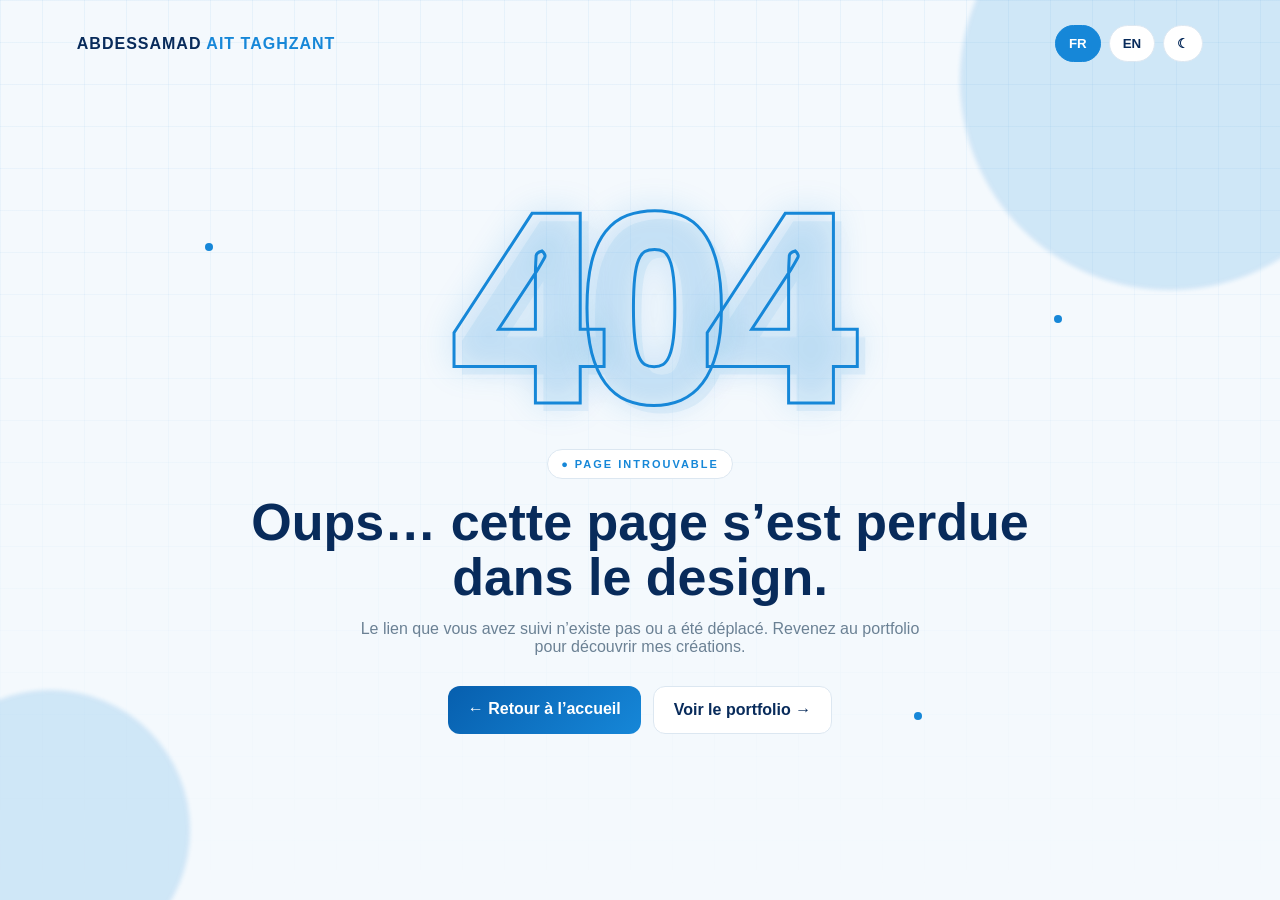
==== commit dafb5327: "Update index.html" ====
--- a/index.html
+++ b/index.html
@@ -1,3194 +1,72 @@
 <!DOCTYPE html>
 <html lang="fr">
 <head>
-    <meta charset="UTF-8">
-    <meta name="viewport" content="width=device-width, initial-scale=1.0">
-
-    <title>Abdessamad Ait Taghzant | Graphic Designer</title>
-
-    <link rel="icon" type="image/png" href="my logo white.png">
-
-    <link rel="stylesheet" href="style.css">
-
-    <style>
-
-        /* ===================================
-           NAVBAR LOGO IMAGE
-        =================================== */
-
-        .logo-icon{
-            width:62px;
-            height:62px;
-            display:flex;
-            align-items:center;
-            justify-content:center;
-            background:transparent !important;
-            border-radius:0 !important;
-            overflow:hidden;
-            flex-shrink:0;
-        }
-
-        .logo-icon img{
-            width:100%;
-            height:100%;
-            object-fit:contain;
-            display:block;
-        }
-
-        /* ===================================
-           CLICKABLE PORTFOLIO COVERS
-        =================================== */
-
-        .gallery-cover{
-            cursor:pointer;
-        }
-
-        /* ===================================
-           CATEGORY GALLERIES / MODALS
-        =================================== */
-
-        .portfolio-modal{
-            position:fixed;
-            inset:0;
-            width:100%;
-            height:100%;
-            background:rgba(3,25,52,.78);
-            backdrop-filter:blur(7px);
-            z-index:99999;
-            display:none;
-            overflow-y:auto;
-            padding:35px;
-        }
-
-        .portfolio-modal.show{
-            display:block;
-        }
-
-        .portfolio-modal-content{
-            position:relative;
-            width:100%;
-            max-width:1400px;
-            min-height:90vh;
-            margin:auto;
-            background:#ffffff;
-            border-radius:25px;
-            padding:65px;
-            box-shadow:0 30px 90px rgba(0,0,0,.30);
-            animation:galleryOpen .35s ease;
-        }
-
-        @keyframes galleryOpen{
-            from{
-                opacity:0;
-                transform:translateY(25px) scale(.98);
-            }
-
-            to{
-                opacity:1;
-                transform:translateY(0) scale(1);
-            }
-        }
-
-        .portfolio-modal-close{
-            position:absolute;
-            right:25px;
-            top:20px;
-            width:50px;
-            height:50px;
-            border:none;
-            border-radius:50%;
-            background:#edf6fd;
-            color:#075fae;
-            font-size:32px;
-            line-height:1;
-            cursor:pointer;
-            transition:.3s;
-        }
-
-        .portfolio-modal-close:hover{
-            background:#075fae;
-            color:white;
-            transform:rotate(90deg);
-        }
-
-        .portfolio-gallery-header{
-            margin-bottom:40px;
-            max-width:750px;
-        }
-
-        .portfolio-gallery-header > span{
-            color:#075fae;
-            font-size:12px;
-            font-weight:800;
-            letter-spacing:2px;
-        }
-
-        .portfolio-gallery-header h2{
-            font-size:48px;
-            line-height:1.1;
-            color:#082b5b;
-            margin:10px 0 15px;
-        }
-
-        .portfolio-gallery-header h2 strong{
-            color:#0871c9;
-        }
-
-        .portfolio-gallery-header p{
-            color:#64788d;
-            font-size:16px;
-        }
-
-        .portfolio-gallery-grid{
-            display:grid;
-            grid-template-columns:repeat(3,1fr);
-            gap:25px;
-        }
-
-        .portfolio-gallery-item{
-            overflow:hidden;
-            border-radius:17px;
-            border:1px solid #dce7f1;
-            background:#ffffff;
-            transition:.35s;
-        }
-
-        .portfolio-gallery-item:hover{
-            transform:translateY(-6px);
-            box-shadow:0 20px 45px rgba(8,54,100,.15);
-        }
-
-        .portfolio-gallery-item img{
-            width:100%;
-            height:340px;
-            object-fit:cover;
-            display:block;
-            transition:.4s;
-        }
-
-        .portfolio-gallery-item:hover img{
-            transform:scale(1.03);
-        }
-
-        .portfolio-gallery-item > div{
-            padding:20px;
-        }
-
-        .portfolio-gallery-item span{
-            font-size:10px;
-            font-weight:bold;
-            letter-spacing:2px;
-            color:#0871c9;
-        }
-
-        .portfolio-gallery-item h3{
-            margin-top:5px;
-            color:#082b5b;
-            font-size:19px;
-        }
-
-        @media(max-width:1000px){
-            .portfolio-gallery-grid{
-                grid-template-columns:repeat(2,1fr);
-            }
-        }
-
-        @media(max-width:650px){
-            .portfolio-modal{
-                padding:10px;
-            }
-
-            .portfolio-modal-content{
-                padding:60px 20px 30px;
-            }
-
-            .portfolio-gallery-header h2{
-                font-size:34px;
-            }
-
-            .portfolio-gallery-grid{
-                grid-template-columns:1fr;
-            }
-
-            .portfolio-gallery-item img{
-                height:300px;
-            }
-        }
-    
-
-        /* ===================================
-           NEW FEATURES: DARK MODE / TOOLS /
-           SEARCH / CONTACT / CTA / ANIMATIONS
-        =================================== */
-
-        :root{
-            --surface:#ffffff;
-            --surface-soft:#f5f9fd;
-            --surface-blue:#eef6fd;
-            --ink:#082b5b;
-            --muted:#64788d;
-            --accent:#075fae;
-            --accent-light:#1687d8;
-            --line:#dce7f1;
-        }
-
-        body{
-            transition:background .3s ease, color .3s ease;
-        }
-
-        /* DARK MODE */
-        body.dark-mode{
-            --surface:#081525;
-            --surface-soft:#0d1d31;
-            --surface-blue:#0c2038;
-            --ink:#f2f7ff;
-            --muted:#a9bdd0;
-            --line:#1e3a57;
-
-            background:#07111d;
-            color:#edf5ff;
-        }
-
-        body.dark-mode header,
-        body.dark-mode .portfolio,
-        body.dark-mode .about,
-        body.dark-mode .contact{
-            background:#07111d !important;
-        }
-
-        body.dark-mode .services{
-            background:#0a192a !important;
-        }
-
-        body.dark-mode .project,
-        body.dark-mode .service-card,
-        body.dark-mode .portfolio-modal-content,
-        body.dark-mode .contact-form-card,
-        body.dark-mode .tool-card{
-            background:#0d1d31 !important;
-            border-color:#1e3a57 !important;
-            color:#edf5ff;
-        }
-
-        body.dark-mode .project-info h3,
-        body.dark-mode .portfolio-gallery-header h2,
-        body.dark-mode .portfolio-gallery-item h3,
-        body.dark-mode .about-content h2,
-        body.dark-mode .section-heading h2,
-        body.dark-mode .center-heading h2,
-        body.dark-mode .tool-card h3,
-        body.dark-mode .contact-form-card h3{
-            color:#f2f7ff !important;
-        }
-
-        body.dark-mode .portfolio-gallery-item,
-        body.dark-mode .portfolio-gallery-item img{
-            background:#10233a !important;
-            border-color:#1e3a57 !important;
-        }
-
-        body.dark-mode .portfolio-menu button,
-        body.dark-mode .portfolio-search input{
-            background:#0d1d31;
-            color:#dcecff;
-            border-color:#1e3a57;
-        }
-
-        body.dark-mode .portfolio-menu button.active,
-        body.dark-mode .portfolio-menu button:hover{
-            background:#1687d8;
-            color:#fff;
-        }
-
-        /* DARK MODE TOGGLE */
-        .theme-toggle{
-            width:46px;
-            height:46px;
-            border-radius:50%;
-            border:1px solid #dce7f1;
-            background:#fff;
-            color:#075fae;
-            cursor:pointer;
-            display:flex;
-            align-items:center;
-            justify-content:center;
-            font-size:19px;
-            transition:.25s ease;
-            flex-shrink:0;
-        }
-
-        .theme-toggle:hover{
-            transform:translateY(-2px);
-            box-shadow:0 8px 22px rgba(7,95,174,.16);
-        }
-
-        body.dark-mode .theme-toggle{
-            background:#0d1d31;
-            border-color:#1e3a57;
-            color:#7bc7ff;
-        }
-
-        .nav-actions{
-            display:flex;
-            align-items:center;
-            gap:10px;
-        }
-
-        /* DOWNLOAD CV */
-        .cv-button{
-            display:inline-flex;
-            align-items:center;
-            gap:8px;
-            padding:14px 20px;
-            border-radius:11px;
-            background:#fff;
-            border:1px solid #b9d2e8;
-            color:#082b5b;
-            font-size:14px;
-            font-weight:700;
-            transition:.25s ease;
-        }
-
-        .cv-button:hover{
-            transform:translateY(-2px);
-            border-color:#1687d8;
-            box-shadow:0 8px 25px rgba(7,95,174,.16);
-        }
-
-        body.dark-mode .cv-button{
-            background:#0d1d31;
-            color:#e9f5ff;
-            border-color:#1e3a57;
-        }
-
-        /* SEARCH */
-        .portfolio-toolbar{
-            display:flex;
-            align-items:center;
-            justify-content:space-between;
-            gap:20px;
-            flex-wrap:wrap;
-            margin-bottom:30px;
-        }
-
-        .portfolio-toolbar .portfolio-menu{
-            margin-bottom:0;
-        }
-
-        .portfolio-search{
-            position:relative;
-            min-width:280px;
-            flex:0 1 380px;
-        }
-
-        .portfolio-search input{
-            width:100%;
-            height:46px;
-            border:1px solid #dce7f1;
-            border-radius:30px;
-            padding:0 45px 0 18px;
-            outline:none;
-            color:#173958;
-            background:#fff;
-            font-size:14px;
-            transition:.25s ease;
-        }
-
-        .portfolio-search input:focus{
-            border-color:#1687d8;
-            box-shadow:0 0 0 4px rgba(22,135,216,.10);
-        }
-
-        .portfolio-search span{
-            position:absolute;
-            right:16px;
-            top:50%;
-            transform:translateY(-50%);
-            color:#7b91a6;
-            pointer-events:none;
-        }
-
-        .no-results{
-            display:none;
-            width:100%;
-            padding:35px;
-            text-align:center;
-            border:1px dashed #b9d2e8;
-            border-radius:16px;
-            color:#6a8095;
-            background:#f7fbff;
-        }
-
-        body.dark-mode .no-results{
-            background:#0d1d31;
-            border-color:#1e3a57;
-            color:#9db3c7;
-        }
-
-        /* TOOLS SECTION */
-        .tools-section{
-            padding:100px 0;
-            background:#f7fbff;
-        }
-
-        body.dark-mode .tools-section{
-            background:#091827;
-        }
-
-        .tools-grid{
-            display:grid;
-            grid-template-columns:repeat(4,1fr);
-            gap:20px;
-            margin-top:40px;
-        }
-
-        .tool-card{
-            background:#fff;
-            border:1px solid #dce7f1;
-            border-radius:18px;
-            padding:28px;
-            transition:.3s ease;
-            position:relative;
-            overflow:hidden;
-        }
-
-        .tool-card::before{
-            content:"";
-            position:absolute;
-            left:0;
-            top:0;
-            width:4px;
-            height:100%;
-            background:linear-gradient(#075fae,#1687d8);
-        }
-
-        .tool-card:hover{
-            transform:translateY(-6px);
-            box-shadow:0 18px 40px rgba(7,54,100,.10);
-        }
-
-        .tool-icon{
-            width:52px;
-            height:52px;
-            border-radius:14px;
-            background:#eaf5fd;
-            display:flex;
-            align-items:center;
-            justify-content:center;
-            color:#075fae;
-            font-weight:900;
-            margin-bottom:18px;
-            font-size:18px;
-        }
-
-        body.dark-mode .tool-icon{
-            background:#122b45;
-            color:#7bc7ff;
-        }
-
-        .tool-card h3{
-            color:#082b5b;
-            margin-bottom:7px;
-            font-size:19px;
-        }
-
-        .tool-card p{
-            color:#6c8194;
-            font-size:14px;
-        }
-
-        /* WHATSAPP CTA */
-        .whatsapp-cta{
-            position:fixed;
-            right:24px;
-            bottom:24px;
-            z-index:9999;
-            display:flex;
-            align-items:center;
-            gap:11px;
-            padding:14px 19px;
-            background:#25D366;
-            color:#fff;
-            border-radius:999px;
-            font-weight:800;
-            font-size:14px;
-            box-shadow:0 12px 32px rgba(37,211,102,.30);
-            transition:.25s ease;
-        }
-
-        .whatsapp-cta:hover{
-            transform:translateY(-4px) scale(1.02);
-            box-shadow:0 16px 38px rgba(37,211,102,.38);
-        }
-
-        .whatsapp-cta .wa-dot{
-            width:10px;
-            height:10px;
-            border-radius:50%;
-            background:#fff;
-            box-shadow:0 0 0 5px rgba(255,255,255,.16);
-        }
-
-        /* CONTACT FORM */
-        .contact-form-section{
-            padding:100px 0;
-            background:#f7fbff;
-        }
-
-        body.dark-mode .contact-form-section{
-            background:#091827;
-        }
-
-        .contact-form-wrap{
-            display:grid;
-            grid-template-columns:.9fr 1.1fr;
-            gap:55px;
-            align-items:start;
-        }
-
-        .contact-form-intro h2{
-            font-size:46px;
-            line-height:1.1;
-            color:#082b5b;
-            margin:10px 0 18px;
-        }
-
-        body.dark-mode .contact-form-intro h2{
-            color:#f2f7ff;
-        }
-
-        .contact-form-intro p{
-            color:#6b8194;
-            max-width:520px;
-        }
-
-        .contact-form-card{
-            background:#fff;
-            border:1px solid #dce7f1;
-            border-radius:20px;
-            padding:32px;
-            box-shadow:0 18px 45px rgba(7,54,100,.08);
-        }
-
-        .contact-form-grid{
-            display:grid;
-            grid-template-columns:1fr 1fr;
-            gap:15px;
-        }
-
-        .contact-field{
-            display:flex;
-            flex-direction:column;
-            gap:7px;
-            margin-bottom:15px;
-        }
-
-        .contact-field.full{
-            grid-column:1 / -1;
-        }
-
-        .contact-field label{
-            font-size:12px;
-            font-weight:800;
-            color:#5f758b;
-            letter-spacing:.4px;
-        }
-
-        .contact-field input,
-        .contact-field select,
-        .contact-field textarea{
-            width:100%;
-            border:1px solid #dce7f1;
-            border-radius:12px;
-            padding:13px 14px;
-            outline:none;
-            font:inherit;
-            background:#fff;
-            color:#173958;
-        }
-
-        body.dark-mode .contact-field input,
-        body.dark-mode .contact-field select,
-        body.dark-mode .contact-field textarea{
-            background:#091827;
-            color:#edf5ff;
-            border-color:#1e3a57;
-        }
-
-        .contact-field input:focus,
-        .contact-field select:focus,
-        .contact-field textarea:focus{
-            border-color:#1687d8;
-            box-shadow:0 0 0 4px rgba(22,135,216,.09);
-        }
-
-        .contact-submit{
-            width:100%;
-            border:none;
-            border-radius:12px;
-            padding:15px 20px;
-            background:linear-gradient(135deg,#075fae,#1687d8);
-            color:#fff;
-            font-weight:800;
-            cursor:pointer;
-            transition:.25s ease;
-        }
-
-        .contact-submit:hover{
-            transform:translateY(-2px);
-            box-shadow:0 10px 28px rgba(7,95,174,.25);
-        }
-
-        /* LIGHTBOX COUNTER ENHANCEMENT */
-        .lightbox-counter{
-            font-weight:800;
-            letter-spacing:.5px;
-        }
-
-        /* SCROLL ANIMATIONS */
-        .reveal{
-            opacity:0;
-            transform:translateY(28px);
-            transition:
-                opacity .7s ease,
-                transform .7s ease;
-        }
-
-        .reveal.visible{
-            opacity:1;
-            transform:translateY(0);
-        }
-
-        .reveal-delay-1{ transition-delay:.08s; }
-        .reveal-delay-2{ transition-delay:.16s; }
-        .reveal-delay-3{ transition-delay:.24s; }
-
-        @media(max-width:1000px){
-            .tools-grid{
-                grid-template-columns:repeat(2,1fr);
-            }
-
-            .contact-form-wrap{
-                grid-template-columns:1fr;
-            }
-
-            .nav-actions .cv-button{
-                display:none;
-            }
-        }
-
-        @media(max-width:700px){
-            .tools-grid{
-                grid-template-columns:1fr;
-            }
-
-            .portfolio-search{
-                min-width:100%;
-                flex:1 1 100%;
-            }
-
-            .contact-form-grid{
-                grid-template-columns:1fr;
-            }
-
-            .contact-field.full{
-                grid-column:auto;
-            }
-
-            .contact-form-intro h2{
-                font-size:36px;
-            }
-
-            .whatsapp-cta{
-                right:14px;
-                bottom:14px;
-                padding:13px 16px;
-            }
-
-            .whatsapp-cta .wa-label{
-                display:none;
-            }
-        }
-
-    
-
-        /* ===================================
-           DARK MODE - HERO COMPLETE
-        =================================== */
-
-        body.dark-mode .hero{
-            background:#07111d !important;
-        }
-
-        body.dark-mode .hero-grid{
-            background:transparent !important;
-        }
-
-        body.dark-mode .hero-content h1{
-            color:#f2f7ff !important;
-        }
-
-        body.dark-mode .hero-content h1 span{
-            color:#31a7ff !important;
-        }
-
-        body.dark-mode .hero-content > p{
-            color:#a9bdd0 !important;
-        }
-
-        body.dark-mode .hero-badge{
-            background:#102b45 !important;
-            color:#7bc7ff !important;
-            border-color:#1e496d !important;
-        }
-
-        body.dark-mode .hero-badge .dot{
-            background:#31a7ff !important;
-        }
-
-        body.dark-mode .hero-stats strong{
-            color:#f2f7ff !important;
-        }
-
-        body.dark-mode .hero-stats span{
-            color:#91a9bd !important;
-        }
-
-        body.dark-mode .hero .btn-outline{
-            background:#0d1d31 !important;
-            color:#eaf5ff !important;
-            border-color:#284968 !important;
-        }
-
-        body.dark-mode .hero .btn-outline:hover{
-            background:#122b45 !important;
-            border-color:#31a7ff !important;
-        }
-
-        body.dark-mode .hero .btn-primary{
-            background:#1687d8 !important;
-            color:#fff !important;
-        }
-
-        body.dark-mode .hero-image{
-            background:#0b1d30 !important;
-        }
-
-        body.dark-mode .hero-image > img{
-            border-color:#31a7ff !important;
-            box-shadow:
-                0 0 18px rgba(49,167,255,.35),
-                0 0 45px rgba(49,167,255,.16) !important;
-        }
-
-        body.dark-mode .floating-card{
-            background:#0d1d31 !important;
-            color:#f2f7ff !important;
-            border:1px solid #1e3a57 !important;
-            box-shadow:0 18px 45px rgba(0,0,0,.35) !important;
-        }
-
-        body.dark-mode .floating-card strong{
-            color:#f2f7ff !important;
-        }
-
-        body.dark-mode .floating-card small{
-            color:#9fb4c8 !important;
-        }
-
-        body.dark-mode .floating-card > span{
-            background:#102b45 !important;
-            color:#7bc7ff !important;
-        }
-
-    
-
-        /* ===================================
-           DARK MODE - WHITE TEXT FIX
-        =================================== */
-
-        /* Navbar links */
-        body.dark-mode header nav a,
-        body.dark-mode .navbar nav a{
-            color:#ffffff !important;
-        }
-
-        body.dark-mode header nav a:hover,
-        body.dark-mode .navbar nav a:hover{
-            color:#31a7ff !important;
-        }
-
-        /* Service cards */
-        body.dark-mode .service-card h3,
-        body.dark-mode .service-card p,
-        body.dark-mode .service-card .number,
-        body.dark-mode .service-card a{
-            color:#ffffff !important;
-        }
-
-        body.dark-mode .service-card p{
-            color:#c5d3df !important;
-        }
-
-        body.dark-mode .service-card a{
-            color:#31a7ff !important;
-        }
-
-        /* Generic dark-blue text used across sections */
-        body.dark-mode .small-title,
-        body.dark-mode .section-heading p,
-        body.dark-mode .center-heading p,
-        body.dark-mode .project-info h3,
-        body.dark-mode .project-info span,
-        body.dark-mode .portfolio-gallery-item h3,
-        body.dark-mode .portfolio-gallery-item span,
-        body.dark-mode .portfolio-gallery-header p,
-        body.dark-mode .tool-card h3,
-        body.dark-mode .tool-card p,
-        body.dark-mode .about-content p,
-        body.dark-mode .skills strong,
-        body.dark-mode .skills span{
-            color:#ffffff !important;
-        }
-
-        body.dark-mode .portfolio-gallery-header p,
-        body.dark-mode .tool-card p,
-        body.dark-mode .about-content p,
-        body.dark-mode .skills span{
-            color:#c5d3df !important;
-        }
-
-        /* Footer links/text */
-        body.dark-mode footer,
-        body.dark-mode footer a,
-        body.dark-mode .footer-logo,
-        body.dark-mode .footer-menu a{
-            color:#ffffff !important;
-        }
-
-        body.dark-mode .footer-logo span,
-        body.dark-mode footer p{
-            color:#c5d3df !important;
-        }
-
-    
-
-        /* ===================================
-           DARK MODE - ABOUT SKILLS FIX
-        =================================== */
-
-        body.dark-mode .skills > div{
-            background:#10243a !important;
-            border:1px solid #244766 !important;
-            box-shadow:0 10px 25px rgba(0,0,0,.16) !important;
-        }
-
-        body.dark-mode .skills > div strong{
-            color:#ffffff !important;
-        }
-
-        body.dark-mode .skills > div span{
-            color:#a9c1d5 !important;
-        }
-
-        body.dark-mode .skills > div:hover{
-            background:#132b45 !important;
-            border-color:#31a7ff !important;
-        }
-
-    
-
-        /* ===================================
-           ADOBE TOOLS LOGOS
-        =================================== */
-
-        .adobe-tools-grid{
-            grid-template-columns:repeat(3,1fr) !important;
-        }
-
-        .adobe-logo{
-            width:58px;
-            height:58px;
-            border-radius:12px;
-            display:flex;
-            align-items:center;
-            justify-content:center;
-            margin-bottom:18px;
-            font-size:25px;
-            font-weight:900;
-            letter-spacing:-1px;
-            border:2px solid currentColor;
-            box-shadow:0 10px 24px rgba(0,0,0,.08);
-        }
-
-        .adobe-logo span{
-            line-height:1;
-        }
-
-        .adobe-ai{
-            background:#2b1400;
-            color:#ff9a00;
-        }
-
-        .adobe-ps{
-            background:#001e36;
-            color:#31a8ff;
-        }
-
-        .adobe-id{
-            background:#49021f;
-            color:#ff3366;
-        }
-
-        body.dark-mode .adobe-ai{
-            background:#2b1400 !important;
-            color:#ff9a00 !important;
-            border-color:#ff9a00 !important;
-        }
-
-        body.dark-mode .adobe-ps{
-            background:#001e36 !important;
-            color:#31a8ff !important;
-            border-color:#31a8ff !important;
-        }
-
-        body.dark-mode .adobe-id{
-            background:#49021f !important;
-            color:#ff3366 !important;
-            border-color:#ff3366 !important;
-        }
-
-        @media(max-width:1000px){
-            .adobe-tools-grid{
-                grid-template-columns:repeat(2,1fr) !important;
-            }
-        }
-
-        @media(max-width:700px){
-            .adobe-tools-grid{
-                grid-template-columns:1fr !important;
-            }
-        }
-
-    
-/* =========================
-   FR / EN LANGUAGE SWITCH
-========================= */
-.language-switch{
-    display:flex;
-    align-items:center;
-    gap:4px;
-    padding:4px;
-    border:1px solid #dce7f1;
-    background:#f5f9fd;
-    border-radius:999px;
-}
-.language-switch button{
-    border:0;
-    background:transparent;
-    color:#64788d;
-    min-width:42px;
-    height:36px;
-    padding:0 10px;
-    border-radius:999px;
-    cursor:pointer;
-    font-weight:900;
-    font-size:12px;
-    transition:.25s ease;
-}
-.language-switch button.active{
-    background:#075fae;
-    color:#fff;
-    box-shadow:0 6px 16px rgba(7,95,174,.20);
-}
-body.dark-mode .language-switch{
-    background:#0d1d31;
-    border-color:#1e3a57;
-}
-body.dark-mode .language-switch button{color:#a9bdd0}
-body.dark-mode .language-switch button.active{
-    background:#1687d8;
-    color:#fff;
-}
-@media(max-width:760px){
-    .language-switch button{min-width:38px;height:34px}
-}
-
-
-/* ===== VISIBLE FR / EN SWITCH ===== */
-.language-switch{
-    display:flex !important;
-    align-items:center;
-    justify-content:center;
-    gap:3px;
-    height:46px;
-    padding:4px 6px;
-    border:1px solid #b9d2e8;
-    background:#ffffff;
-    border-radius:999px;
-    flex-shrink:0;
-    box-shadow:0 5px 16px rgba(7,95,174,.08);
-}
-.language-switch button{
-    display:flex !important;
-    align-items:center;
-    justify-content:center;
-    min-width:38px;
-    height:36px;
-    padding:0 8px;
-    border:0;
-    border-radius:999px;
-    background:transparent;
-    color:#082b5b;
-    font-size:12px;
-    font-weight:900;
-    cursor:pointer;
-}
-.language-switch .lang-divider{
-    color:#9eb2c5;
-    font-size:11px;
-    font-weight:700;
-}
-.language-switch button.active{
-    background:#0878c9 !important;
-    color:#ffffff !important;
-}
-body.dark-mode .language-switch{
-    background:#0d1d31 !important;
-    border-color:#284968 !important;
-}
-body.dark-mode .language-switch button{
-    color:#dcecff !important;
-}
-body.dark-mode .language-switch button.active{
-    background:#1687d8 !important;
-    color:#fff !important;
-}
-@media(max-width:1150px){
-    .language-switch{height:42px}
-    .language-switch button{min-width:34px;height:32px;font-size:11px}
-}
-
-
-/* ===== COMPLETE PHONE/TABLET RESPONSIVE FIX ===== */
-html,body{max-width:100%;overflow-x:hidden}
-img,video,iframe{max-width:100%}
-.mobile-menu-toggle{display:none;width:44px;height:44px;padding:10px;border:1px solid var(--border);border-radius:11px;background:#fff;cursor:pointer;flex-direction:column;justify-content:center;gap:5px;flex-shrink:0}
-.mobile-menu-toggle span{display:block;width:100%;height:2px;border-radius:3px;background:var(--blue-dark);transition:.25s}
-body.dark-mode .mobile-menu-toggle{background:#0d1d31;border-color:#1e3a57}
-body.dark-mode .mobile-menu-toggle span{background:#fff}
-
-@media(max-width:1100px){
-.container{width:92%;max-width:100%}
-.navbar{height:78px;gap:12px}
-.logo-icon{width:50px!important;height:50px!important}
-.logo-text strong{font-size:17px}.logo-text small{font-size:9px}
-.mobile-menu-toggle{display:flex;order:3}
-.navbar>nav{display:none;position:absolute;top:100%;left:0;right:0;padding:12px 4%;background:#fff;border-top:1px solid var(--border);border-bottom:1px solid var(--border);box-shadow:0 15px 30px rgba(7,44,81,.12);flex-direction:column;align-items:stretch;gap:0}
-.navbar>nav.mobile-open{display:flex}
-.navbar>nav a{display:block;padding:13px 8px;font-size:15px}.navbar>nav a::after{display:none}
-body.dark-mode .navbar>nav{background:#081525;border-color:#1e3a57}
-.nav-actions{margin-left:auto;gap:7px}.nav-actions .cv-button,.nav-actions .nav-button{display:none!important}
-.language-switch{height:42px!important}.theme-toggle{width:42px;height:42px}
-.hero-grid{grid-template-columns:1fr!important;min-height:auto!important;padding:55px 5%!important;gap:45px!important}
-.hero-content{max-width:760px}.hero h1{font-size:clamp(42px,7vw,60px)!important}
-.hero-image{max-width:850px;margin:0 auto}
-.portfolio-grid{grid-template-columns:repeat(2,minmax(0,1fr))}
-.services-grid{grid-template-columns:repeat(2,minmax(0,1fr))}
-.about-grid{grid-template-columns:1fr!important;gap:55px!important}
-.about-image{max-width:650px;margin:auto;width:100%}
-.contact-form-wrap{grid-template-columns:1fr!important}
-}
-
-@media(max-width:700px){
-.top-bar{font-size:11px}.top-content{min-height:34px}
-.navbar{height:68px}.logo{gap:7px;min-width:0}.logo-icon{width:42px!important;height:42px!important}
-.logo-text strong{font-size:14px}.logo-text small{font-size:7px;letter-spacing:1.2px;margin-top:3px}
-.nav-actions{gap:5px}.language-switch{height:38px!important;padding:3px!important}
-.language-switch button{min-width:31px!important;height:30px!important;padding:0 5px!important;font-size:10px!important}
-.lang-divider{font-size:10px}.theme-toggle{width:38px;height:38px;font-size:16px}
-.mobile-menu-toggle{width:38px;height:38px;padding:9px}
-.hero-grid{padding:42px 5% 48px!important;gap:32px!important}
-.hero-badge{font-size:10px!important;padding:8px 11px!important;margin-bottom:18px!important}
-.hero h1{font-size:clamp(36px,11vw,48px)!important;line-height:1.06!important;letter-spacing:-2px!important;margin-bottom:20px!important}
-.hero-content>p{font-size:15px!important;line-height:1.65;margin-bottom:24px!important}
-.hero-buttons{display:grid!important;grid-template-columns:1fr!important;gap:10px!important;margin-bottom:32px!important}
-.hero-buttons a{width:100%;text-align:center;padding:14px 16px}
-.hero-stats{display:grid!important;grid-template-columns:repeat(3,1fr);gap:8px!important}
-.hero-stats div{text-align:center;align-items:center;padding:10px 4px}.hero-stats strong{font-size:15px}.hero-stats span{font-size:10px}
-.hero-image>img{border-radius:18px!important}.floating-card{width:100%;padding:14px 16px!important;margin-top:12px!important}
-.section{padding:65px 0!important}.section-heading{margin-bottom:28px!important}
-.section-heading h2,.center-heading h2,.about-content h2{font-size:clamp(31px,9vw,38px)!important;letter-spacing:-1.2px!important}
-.portfolio-toolbar{gap:15px}.portfolio-menu{width:100%;overflow-x:auto;flex-wrap:nowrap!important;padding-bottom:5px;scrollbar-width:none}
-.portfolio-menu::-webkit-scrollbar{display:none}.portfolio-menu button{flex:0 0 auto}
-.portfolio-search{min-width:0!important;width:100%}
-.portfolio-grid,.services-grid,.tools-grid,.adobe-tools-grid{grid-template-columns:1fr!important;gap:18px!important}
-.project>img{height:auto!important;max-height:none!important;aspect-ratio:auto!important;object-fit:contain!important}
-.service-card{min-height:0!important;padding:27px!important}
-.portfolio-modal{padding:7px!important}.portfolio-modal-content{min-height:calc(100vh - 14px)!important;padding:58px 14px 25px!important;border-radius:18px!important}
-.portfolio-gallery-header h2{font-size:31px!important}.portfolio-gallery-grid{grid-template-columns:1fr!important;gap:15px!important}
-.portfolio-gallery-item img,.business-gallery-item img{height:auto!important;max-height:none!important;object-fit:contain!important}
-.about-image{padding-left:14px!important;padding-bottom:14px!important}.about-image>img{height:auto!important;max-height:520px;object-fit:cover}
-.experience{position:relative!important;right:auto!important;bottom:auto!important;margin:-28px 14px 0!important;width:calc(100% - 28px)}
-.skills{grid-template-columns:1fr!important}
-.contact-box{padding:38px 20px!important;border-radius:20px!important;gap:25px!important}.contact-content h2{font-size:34px!important}
-.contact-form-section,.tools-section{padding:65px 0!important}.contact-form-card{padding:20px!important}
-.contact-form-grid{grid-template-columns:1fr!important}.footer-grid{gap:28px!important}.footer-menu{gap:15px!important}
-.whatsapp-cta{right:12px!important;bottom:12px!important;width:52px;height:52px;padding:0!important;justify-content:center}
-.whatsapp-cta .wa-label{display:none!important}
-}
-@media(max-width:390px){
-.logo-text small{display:none}.logo-text strong{font-size:13px}.language-switch button{min-width:28px!important}
-.hero h1{font-size:34px!important}.hero-stats{grid-template-columns:1fr}
-}
-
+<meta charset="UTF-8">
+<meta name="viewport" content="width=device-width,initial-scale=1.0">
+<title>404 — Abdessamad Ait Taghzant</title>
+<style>
+*{box-sizing:border-box;margin:0;padding:0}
+:root{--bg:#f4f9fd;--card:#fff;--ink:#082b5b;--muted:#6b8194;--line:#dce7f1;--blue:#1687d8}
+body{min-height:100vh;font-family:Arial,Helvetica,sans-serif;background:var(--bg);color:var(--ink);overflow:hidden;transition:.3s}
+body.dark{--bg:#07111d;--card:#0d1d31;--ink:#f2f7ff;--muted:#a9bdd0;--line:#1e3a57;--blue:#31a7ff}
+.bg{position:fixed;inset:0;pointer-events:none}
+.orb{position:absolute;border-radius:50%;filter:blur(2px);opacity:.16;background:var(--blue)}
+.o1{width:420px;height:420px;right:-100px;top:-130px}.o2{width:280px;height:280px;left:-90px;bottom:-70px}
+.grid{position:absolute;inset:0;background-image:linear-gradient(rgba(22,135,216,.06) 1px,transparent 1px),linear-gradient(90deg,rgba(22,135,216,.06) 1px,transparent 1px);background-size:42px 42px;mask-image:linear-gradient(to bottom,black,transparent)}
+.top{position:fixed;top:0;left:0;right:0;padding:25px 6%;display:flex;justify-content:space-between;align-items:center;z-index:5}
+.logo{font-weight:900;letter-spacing:1px;color:var(--ink)}.logo span{color:var(--blue)}
+.actions{display:flex;gap:8px}.actions button{border:1px solid var(--line);background:var(--card);color:var(--ink);border-radius:999px;padding:10px 13px;font-weight:900;cursor:pointer}
+.actions button.active{background:var(--blue);color:#fff;border-color:var(--blue)}
+.wrap{min-height:100vh;display:grid;place-items:center;padding:90px 20px 40px;position:relative;z-index:2}
+.card{text-align:center;max-width:800px}
+.code{font-size:clamp(130px,25vw,260px);line-height:.75;font-weight:1000;letter-spacing:-18px;color:transparent;-webkit-text-stroke:3px var(--blue);text-shadow:0 0 35px rgba(22,135,216,.18);position:relative}
+.code:after{content:"404";position:absolute;inset:0;color:var(--blue);opacity:.08;-webkit-text-stroke:0;transform:translate(8px,8px)}
+.badge{display:inline-flex;margin:38px 0 16px;padding:8px 13px;border:1px solid var(--line);border-radius:999px;background:var(--card);color:var(--blue);font-size:11px;font-weight:900;letter-spacing:2px}
+h1{font-size:clamp(30px,5vw,52px);line-height:1.05;margin-bottom:15px}p{color:var(--muted);max-width:590px;margin:0 auto;font-size:16px}
+.buttons{margin-top:30px;display:flex;justify-content:center;gap:12px;flex-wrap:wrap}
+.btn{padding:14px 20px;border-radius:12px;border:1px solid var(--line);background:var(--card);color:var(--ink);font-weight:900;text-decoration:none;transition:.25s}
+.btn.primary{background:linear-gradient(135deg,#075fae,#1687d8);color:#fff;border:0}.btn:hover{transform:translateY(-3px)}
+.spark{position:absolute;width:8px;height:8px;border-radius:50%;background:var(--blue);animation:float 4s ease-in-out infinite}
+.s1{left:16%;top:27%}.s2{right:17%;top:35%;animation-delay:1s}.s3{right:28%;bottom:20%;animation-delay:2s}
+@keyframes float{50%{transform:translateY(-20px);opacity:.4}}
+@media(max-width:600px){.top{padding:20px}.logo{font-size:13px}.code{letter-spacing:-10px}}
 </style>
 </head>
-
 <body>
-
-<!-- =========================
-     TOP BAR
-========================= -->
-<div class="top-bar">
-    <div class="container top-content">
-
-        <div class="top-left">
-            <span>● GRAPHIC DESIGNER</span>
-            <span class="separator">|</span>
-            <span>Disponible pour vos projets</span>
-        </div>
-
-        <div class="top-right">
-
-            <a href="mailto:aittaghzant7@gmail.com">
-                ✉ aittaghzant7@gmail.com
-            </a>
-
-            <a href="tel:+212676953815">
-                ☎ 06 76 95 38 15
-            </a>
-
-        </div>
-
-    </div>
-</div>
-
-
-<!-- =========================
-     NAVBAR
-========================= -->
-<header>
-
-    <div class="container navbar">
-
-        <a href="#accueil" class="logo">
-
-            <div class="logo-icon">
-                <img src="my logo.png"
-                     alt="Abdessamad Ait Taghzant Logo">
-            </div>
-
-            <div class="logo-text">
-                <strong>ABDESSAMAD</strong>
-                <small>AIT TAGHZANT</small>
-            </div>
-
-        </a>
-
-
-
-        <button class="mobile-menu-toggle" id="mobileMenuToggle" type="button"
-                aria-label="Ouvrir le menu" aria-expanded="false">
-            <span></span><span></span><span></span>
-        </button>
-
-        <nav id="mainNav">
-
-            <a href="#accueil">Accueil</a>
-            <a href="#portfolio">Portfolio</a>
-            <a href="#services">Services</a>
-            <a href="#apropos">À propos</a>
-            <a href="#contact">Contact</a>
-
-        </nav>
-
-
-        <div class="nav-actions">
-
-            <a href="cv.html" target="_blank" rel="noopener noreferrer"
-               class="cv-button">
-                ↓ Download CV
-            </a>
-
-            <div class="language-switch" id="languageSwitch" title="Changer la langue / Change language">
-                <button type="button" id="langFR" class="active" aria-label="Français">FR</button>
-                <span class="lang-divider">/</span>
-                <button type="button" id="langEN" aria-label="English">EN</button>
-            </div>
-
-            <button class="theme-toggle"
-                    id="themeToggle"
-                    type="button"
-                    aria-label="Changer le thème">
-                ☾
-            </button>
-
-            <a href="#contact-form" class="nav-button">
-                Travaillons ensemble →
-            </a>
-
-        </div>
-
-    </div>
-
+<div class="bg"><div class="grid"></div><div class="orb o1"></div><div class="orb o2"></div></div>
+<header class="top">
+ <div class="logo">ABDESSAMAD <span>AIT TAGHZANT</span></div>
+ <div class="actions">
+   <button id="fr" class="active">FR</button><button id="en">EN</button><button id="theme">☾</button>
+ </div>
 </header>
-
-
-<!-- =========================
-     HERO
-========================= -->
-<section class="hero" id="accueil">
-
-    <div class="container hero-grid">
-
-
-        <!-- HERO TEXT -->
-
-        <div class="hero-content">
-
-            <div class="hero-badge">
-                <span class="dot"></span>
-                GRAPHIC & PACKAGING DESIGNER
-            </div>
-
-
-            <h1>
-                Je transforme vos
-                <span>idées en designs</span>
-                qui marquent.
-            </h1>
-
-
-            <p>
-                Création graphique, packaging, identité visuelle
-                et supports imprimés pour donner à votre marque
-                une image professionnelle et unique.
-            </p>
-
-
-            <div class="hero-buttons">
-
-                <a href="#portfolio" class="btn-primary">
-                    Voir mon portfolio →
-                </a>
-
-                <a href="#contact" class="btn-outline">
-                    Me contacter
-                </a>
-
-                <a href="cv.html" target="_blank" rel="noopener noreferrer"
-                   class="btn-outline">
-                    Download CV ↓
-                </a>
-
-            </div>
-
-
-            <div class="hero-stats">
-
-                <div>
-                    <strong>Design</strong>
-                    <span>Créatif</span>
-                </div>
-
-                <div>
-                    <strong>Print</strong>
-                    <span>Professionnel</span>
-                </div>
-
-                <div>
-                    <strong>100%</strong>
-                    <span>Personnalisé</span>
-                </div>
-
-            </div>
-
-        </div>
-
-
-
-        <!-- HERO IMAGE -->
-
-        <div class="hero-image">
-
-            <img src="ChatGPT Image Sep 7, 2026, 11_30_27 PM.png"
-                 alt="Portfolio Abdessamad Ait Taghzant">
-
-            <div class="floating-card">
-                <span>✦</span>
-
-                <div>
-                    <strong>Creative Designer</strong>
-                    <small>Packaging • Branding • Print</small>
-                </div>
-            </div>
-
-        </div>
-
-    </div>
-
-</section>
-
-
-<!-- =========================
-     PORTFOLIO
-========================= -->
-<section class="portfolio section" id="portfolio">
-
-    <div class="container">
-
-        <div class="section-heading reveal">
-
-            <div>
-
-                <div class="small-title">
-                    ● MES CRÉATIONS
-                </div>
-
-                <h2>
-                    Découvrez mon
-                    <span>portfolio.</span>
-                </h2>
-
-            </div>
-
-            <p>
-                Une sélection de mes créations graphiques,
-                projets packaging et supports de communication.
-            </p>
-
-        </div>
-
-
-        <!-- =========================
-             FILTER BUTTONS
-        ========================= -->
-
-        <div class="portfolio-toolbar">
-
-            <div class="portfolio-menu">
-<button class="filter-btn active" data-filter="all">
-                Tous
-            </button>
-
-            <button class="filter-btn" data-filter="packaging">
-                Packaging
-            </button>
-
-            <button class="filter-btn" data-filter="carte">
-                Cartes de visite
-            </button>
-
-            <button class="filter-btn" data-filter="branding">
-                Branding
-            </button>
-
-            <button class="filter-btn" data-filter="stickers">
-                Stickers
-            </button>
-            </div>
-
-            <div class="portfolio-search">
-                <input type="search"
-                       id="portfolioSearch"
-                       placeholder="Rechercher un projet..."
-                       aria-label="Rechercher un projet">
-                <span>⌕</span>
-            </div>
-
-        </div>
-
-
-        <!-- =========================
-             CATEGORY COVERS
-        ========================= -->
-
-        <div class="portfolio-grid">
-
-
-            <!-- PACKAGING COVER -->
-
-            <div class="project gallery-cover"
-                 data-category="packaging" data-search="packaging cosmétique box premium parfum emballage"
-                 onclick="openGallery('packagingModal')">
-
-                <img
-                    src="ChatGPT Image Sep 13, 2026, 06_55_01 PM.png"
-                    alt="Packaging Design"
-                >
-
-                <div class="project-info">
-
-                    <span>PACKAGING</span>
-
-                    <h3>
-                        Packaging Design
-                    </h3>
-
-                    <div class="project-arrow">
-                        →
-                    </div>
-
-                </div>
-
-            </div>
-
-
-            <!-- BUSINESS CARD COVER -->
-
-            <div class="project gallery-cover"
-                 data-category="carte" data-search="carte visite business card deco coussin puritybiodo adbi mikhwar lmaallem fire guard zahiabi"
-                 onclick="openGallery('businessModal')">
-
-                <img
-                    src="ChatGPT Image Sep 8, 2026, 12_19_13 AM.png"
-                    alt="Carte de visite"
-                >
-
-                <div class="project-info">
-
-                    <span>CARTE DE VISITE</span>
-
-                    <h3>
-                        Business Card Design
-                    </h3>
-
-                    <div class="project-arrow">
-                        →
-                    </div>
-
-                </div>
-
-            </div>
-
-
-            <!-- BRANDING COVER -->
-
-            <div class="project gallery-cover"
-                 data-category="branding" data-search="branding identité visuelle logo marque"
-                 onclick="openGallery('brandingModal')">
-
-                <img
-                    src="design3.jpg"
-                    alt="Branding"
-                >
-
-                <div class="project-info">
-
-                    <span>BRANDING</span>
-
-                    <h3>
-                        Branding & Identité Visuelle
-                    </h3>
-
-                    <div class="project-arrow">
-                        →
-                    </div>
-
-                </div>
-
-            </div>
-
-
-            <!-- STICKERS COVER -->
-
-            <div class="project gallery-cover"
-                 data-category="stickers" data-search="stickers étiquettes labels autocollants"
-                 onclick="openGallery('stickersModal')">
-
-                <img
-                    src="design4.jpg"
-                    alt="Stickers"
-                >
-
-                <div class="project-info">
-
-                    <span>STICKERS</span>
-
-                    <h3>
-                        Sticker Design
-                    </h3>
-
-                    <div class="project-arrow">
-                        →
-                    </div>
-
-                </div>
-
-            </div>
-
-
-        </div>
-
-        <div class="no-results" id="noResults">
-            Aucun projet ne correspond à votre recherche.
-        </div>
-
-    </div>
-
-</section>
-
-
-<!-- ===================================
-     PACKAGING GALLERY
-=================================== -->
-
-<div class="portfolio-modal" id="packagingModal" aria-hidden="true">
-
-    <div class="portfolio-modal-content">
-
-        <button class="portfolio-modal-close"
-                type="button"
-                onclick="closeGallery('packagingModal')">
-            ×
-        </button>
-
-        <div class="portfolio-gallery-header">
-
-            <span>● MES PROJETS</span>
-
-            <h2>
-                Packaging
-                <strong>Designs.</strong>
-            </h2>
-
-            <p>
-                Découvrez mes créations de packaging,
-                boîtes produits et présentations mockup.
-            </p>
-
-        </div>
-
-
-        <div class="portfolio-gallery-grid">
-
-
-            <div class="portfolio-gallery-item">
-
-                <img
-                    src="Varikosetife.png"
-                    alt="Packaging 1"
-                >
-
-                <div>
-                    <span>PACKAGING</span>
-                    <h3>Varikosetife</h3>
-                </div>
-
-            </div>
-
-
-            <div class="portfolio-gallery-item">
-
-                <img
-                    src="ZOREEL PARFUM.png"
-                    alt="Packaging 2"
-                >
-
-                <div>
-                    <span>PACKAGING</span>
-                    <h3>ZOREEL PARFUM</h3>
-                </div>
-
-            </div>
-
-
-            <div class="portfolio-gallery-item">
-
-                <img
-                    src="ALKAMAL PARFUM.png"
-                    alt="Packaging 3"
-                >
-
-                <div>
-                    <span>PACKAGING</span>
-                    <h3>ALKAMAL PARFUM</h3>
-                </div>
-
-            </div>
-
-
-            <div class="portfolio-gallery-item">
-
-                <img
-                    src="JOHD PARFUM.png"
-                    alt="Packaging 4"
-                >
-
-                <div>
-                    <span>PACKAGING</span>
-                    <h3>JOHD PARFUM</h3>
-                </div>
-
-            </div>
-
-
-            <div class="portfolio-gallery-item">
-
-                <img
-                    src="NELIA.png"
-                    alt="Packaging 5"
-                >
-
-                <div>
-                    <span>PACKAGING</span>
-                    <h3>NELIA</h3>
-                </div>
-
-            </div>
-
-
-            <div class="portfolio-gallery-item">
-
-                <img
-                    src="AGNESS PARFUM.png"
-                    alt="Packaging 6"
-                >
-
-                <div>
-                    <span>PACKAGING</span>
-                    <h3>AGNESS PARFUM</h3>
-                </div>
-
-            </div>
-
-            <div class="portfolio-gallery-item">
-
-                <img
-                    src="RAHA.png"
-                    alt="Packaging 7"
-                >
-
-                <div>
-                    <span>PACKAGING</span>
-                    <h3>RAHA</h3>
-                </div>
-
-            </div>
-
-            <div class="portfolio-gallery-item">
-
-                <img
-                    src="MINOXIFIN.png"
-                    alt="Packaging 8"
-                >
-
-                <div>
-                    <span>PACKAGING</span>
-                    <h3>MINOXIFIN</h3>
-                </div>
-
-            </div>
-
-            <div class="portfolio-gallery-item">
-
-                <img
-                    src="MINOXIDIL 5%25.png"
-                    alt="Packaging 9"
-                >
-
-                <div>
-                    <span>PACKAGING</span>
-                    <h3>MINOXIDIL 5%</h3>
-                </div>
-
-            </div>
-
-
-        </div>
-
-    </div>
-
-</div>
-
-
-<!-- ===================================
-     BUSINESS CARD GALLERY
-=================================== -->
-
-<div class="portfolio-modal" id="businessModal" aria-hidden="true">
-
-    <div class="portfolio-modal-content">
-
-        <button class="portfolio-modal-close"
-                type="button"
-                onclick="closeGallery('businessModal')">
-            ×
-        </button>
-
-        <div class="portfolio-gallery-header">
-
-            <span>● MES PROJETS</span>
-
-            <h2>
-                Business Card
-                <strong>Designs.</strong>
-            </h2>
-
-            <p>
-                Découvrez une sélection de mes créations
-                de cartes de visite.
-            </p>
-
-        </div>
-
-
-        <div class="portfolio-gallery-grid">
-
-
-            <div class="portfolio-gallery-item">
-
-                <img
-                    src="ChatGPT Image Sep 7, 2026, 12_08_06 PM.png"
-                    alt="Business Card 1"
-                >
-
-                <div>
-                    <span>CARTE DE VISITE</span>
-                    <h3>Business Card DECO COUSSIN</h3>
-                </div>
-
-            </div>
-
-
-            <div class="portfolio-gallery-item">
-
-                <img
-                    src="ChatGPT Image Sep 8, 2026, 12_11_52 AM.png"
-                    alt="Business Card 2"
-                >
-
-                <div>
-                    <span>CARTE DE VISITE</span>
-                    <h3>Business Card Design PURITYBIODO</h3>
-                </div>
-
-            </div>
-
-
-            <div class="portfolio-gallery-item">
-
-                <img
-                    src="ChatGPT Image Sep 8, 2026, 12_13_40 AM.png"
-                    alt="Business Card 3"
-                >
-
-                <div>
-                    <span>CARTE DE VISITE</span>
-                    <h3>Business Card Design ADBI MIKHWAR </h3>
-                </div>
-
-            </div>
-
-
-            <div class="portfolio-gallery-item">
-
-                <img
-                    src="ChatGPT Image Sep 8, 2026, 12_14_28 AM.png"
-                    alt="Business Card 4"
-                >
-
-                <div>
-                    <span>CARTE DE VISITE</span>
-                    <h3>Business Card Design L'MAALLEM</h3>
-                </div>
-
-            </div>
-
-
-            <div class="portfolio-gallery-item">
-
-                <img
-                    src="ChatGPT Image Sep 8, 2026, 12_15_53 AM.png"
-                    alt="Business Card 5"
-                >
-
-                <div>
-                    <span>CARTE DE VISITE</span>
-                    <h3>Business Card Design FIRE GUARD</h3>
-                </div>
-
-            </div>
-
-
-            <div class="portfolio-gallery-item">
-
-                <img
-                    src="ChatGPT Image Sep 8, 2026, 12_16_31 AM.png"
-                    alt="Business Card 6"
-                >
-
-                <div>
-                    <span>CARTE DE VISITE</span>
-                    <h3>Business Card Design ZAHIABI</h3>
-                </div>
-
-            </div>
-
-
-        </div>
-
-    </div>
-
-</div>
-
-
-<!-- ===================================
-     BRANDING GALLERY
-=================================== -->
-
-<div class="portfolio-modal" id="brandingModal" aria-hidden="true">
-
-    <div class="portfolio-modal-content">
-
-        <button class="portfolio-modal-close"
-                type="button"
-                onclick="closeGallery('brandingModal')">
-            ×
-        </button>
-
-        <div class="portfolio-gallery-header">
-
-            <span>● MES PROJETS</span>
-
-            <h2>
-                Branding &
-                <strong>Identité Visuelle.</strong>
-            </h2>
-
-            <p>
-                Découvrez mes projets de branding,
-                logos et identités visuelles.
-            </p>
-
-        </div>
-
-
-        <div class="portfolio-gallery-grid">
-
-
-            <div class="portfolio-gallery-item">
-                <img src="branding-1.jpg" alt="Branding 1">
-                <div>
-                    <span>BRANDING</span>
-                    <h3>Branding Design 01</h3>
-                </div>
-            </div>
-
-
-            <div class="portfolio-gallery-item">
-                <img src="branding-2.jpg" alt="Branding 2">
-                <div>
-                    <span>BRANDING</span>
-                    <h3>Branding Design 02</h3>
-                </div>
-            </div>
-
-
-            <div class="portfolio-gallery-item">
-                <img src="branding-3.jpg" alt="Branding 3">
-                <div>
-                    <span>BRANDING</span>
-                    <h3>Branding Design 03</h3>
-                </div>
-            </div>
-
-
-            <div class="portfolio-gallery-item">
-                <img src="branding-4.jpg" alt="Branding 4">
-                <div>
-                    <span>BRANDING</span>
-                    <h3>Branding Design 04</h3>
-                </div>
-            </div>
-
-
-            <div class="portfolio-gallery-item">
-                <img src="branding-5.jpg" alt="Branding 5">
-                <div>
-                    <span>BRANDING</span>
-                    <h3>Branding Design 05</h3>
-                </div>
-            </div>
-
-
-            <div class="portfolio-gallery-item">
-                <img src="branding-6.jpg" alt="Branding 6">
-                <div>
-                    <span>BRANDING</span>
-                    <h3>Branding Design 06</h3>
-                </div>
-            </div>
-
-
-        </div>
-
-    </div>
-
-</div>
-
-<!-- ===================================
-     IMAGE LIGHTBOX
-=================================== -->
-
-<div class="lightbox" id="lightbox">
-
-    <button class="lightbox-close" id="lightboxClose">
-        ×
-    </button>
-
-    <button class="lightbox-arrow lightbox-prev" id="lightboxPrev">
-        ‹
-    </button>
-
-    <div class="lightbox-content">
-
-        <img id="lightboxImage"
-             src=""
-             alt="Aperçu du projet">
-
-        <div class="lightbox-counter" id="lightboxCounter">
-            1 / 1
-        </div>
-
-    </div>
-
-    <button class="lightbox-arrow lightbox-next" id="lightboxNext">
-        ›
-    </button>
-
-</div>
-
-
-<!-- ===================================
-     STICKERS GALLERY
-=================================== -->
-
-<div class="portfolio-modal" id="stickersModal" aria-hidden="true">
-
-    <div class="portfolio-modal-content">
-
-        <button class="portfolio-modal-close"
-                type="button"
-                onclick="closeGallery('stickersModal')">
-            ×
-        </button>
-
-        <div class="portfolio-gallery-header">
-
-            <span>● MES PROJETS</span>
-
-            <h2>
-                Sticker
-                <strong>Designs.</strong>
-            </h2>
-
-            <p>
-                Découvrez mes créations de stickers,
-                étiquettes et supports adhésifs.
-            </p>
-
-        </div>
-
-
-        <div class="portfolio-gallery-grid">
-
-
-            <div class="portfolio-gallery-item">
-                <img src="sticker-1.jpg" alt="Sticker 1">
-                <div>
-                    <span>STICKERS</span>
-                    <h3>Sticker Design 01</h3>
-                </div>
-            </div>
-
-
-            <div class="portfolio-gallery-item">
-                <img src="sticker-2.jpg" alt="Sticker 2">
-                <div>
-                    <span>STICKERS</span>
-                    <h3>Sticker Design 02</h3>
-                </div>
-            </div>
-
-
-            <div class="portfolio-gallery-item">
-                <img src="sticker-3.jpg" alt="Sticker 3">
-                <div>
-                    <span>STICKERS</span>
-                    <h3>Sticker Design 03</h3>
-                </div>
-            </div>
-
-
-            <div class="portfolio-gallery-item">
-                <img src="sticker-4.jpg" alt="Sticker 4">
-                <div>
-                    <span>STICKERS</span>
-                    <h3>Sticker Design 04</h3>
-                </div>
-            </div>
-
-
-            <div class="portfolio-gallery-item">
-                <img src="sticker-5.jpg" alt="Sticker 5">
-                <div>
-                    <span>STICKERS</span>
-                    <h3>Sticker Design 05</h3>
-                </div>
-            </div>
-
-
-            <div class="portfolio-gallery-item">
-                <img src="sticker-6.jpg" alt="Sticker 6">
-                <div>
-                    <span>STICKERS</span>
-                    <h3>Sticker Design 06</h3>
-                </div>
-            </div>
-
-
-        </div>
-
-    </div>
-
-</div>
-
-
-<!-- =========================
-     SERVICES
-========================= -->
-<section class="services section" id="services">
-
-    <div class="container">
-
-
-        <div class="center-heading reveal">
-
-            <div class="small-title">
-                ● MES SERVICES
-            </div>
-
-            <h2>
-                Ce que je peux
-                <span>créer pour vous.</span>
-            </h2>
-
-        </div>
-
-
-
-        <div class="services-grid">
-
-
-            <div class="service-card">
-
-                <div class="service-icon">
-                    ✦
-                </div>
-
-                <span class="number">01</span>
-
-                <h3>
-                    Packaging Design
-                </h3>
-
-                <p>
-                    Création de packaging moderne et
-                    professionnel adapté à votre produit.
-                </p>
-
-                <a href="#contact">
-                    En savoir plus →
-                </a>
-
-            </div>
-
-
-
-            <div class="service-card">
-
-                <div class="service-icon">
-                    ◇
-                </div>
-
-                <span class="number">02</span>
-
-                <h3>
-                    Identité Visuelle
-                </h3>
-
-                <p>
-                    Création d'une identité graphique
-                    cohérente et professionnelle pour
-                    votre marque.
-                </p>
-
-                <a href="#contact">
-                    En savoir plus →
-                </a>
-
-            </div>
-
-
-
-            <div class="service-card">
-
-                <div class="service-icon">
-                    ▣
-                </div>
-
-                <span class="number">03</span>
-
-                <h3>
-                    Print Design
-                </h3>
-
-                <p>
-                    Cartes de visite, flyers,
-                    stickers, affiches et supports
-                    imprimés.
-                </p>
-
-                <a href="#contact">
-                    En savoir plus →
-                </a>
-
-            </div>
-
-
-        </div>
-
-    </div>
-
-</section>
-
-
-
-
-<!-- =========================
-     TOOLS / SOFTWARE
-========================= -->
-<section class="tools-section" id="tools">
-
-    <div class="container">
-
-        <div class="center-heading reveal">
-            <div class="small-title">
-                ● MES OUTILS
-            </div>
-
-            <h2>
-                Les outils que j'utilise
-                <span>au quotidien.</span>
-            </h2>
-        </div>
-
-        <div class="tools-grid adobe-tools-grid">
-
-            <div class="tool-card reveal">
-                <div class="adobe-logo adobe-ai" aria-label="Adobe Illustrator">
-                    <span>Ai</span>
-                </div>
-                <h3>Adobe Illustrator</h3>
-                <p>
-                    Logos, vectoriel, packaging, dielines
-                    et fichiers prêts pour impression.
-                </p>
-            </div>
-
-            <div class="tool-card reveal reveal-delay-1">
-                <div class="adobe-logo adobe-ps" aria-label="Adobe Photoshop">
-                    <span>Ps</span>
-                </div>
-                <h3>Adobe Photoshop</h3>
-                <p>
-                    Retouche, mockups, composition visuelle
-                    et présentation professionnelle.
-                </p>
-            </div>
-
-            <div class="tool-card reveal reveal-delay-2">
-                <div class="adobe-logo adobe-id" aria-label="Adobe InDesign">
-                    <span>Id</span>
-                </div>
-                <h3>Adobe InDesign</h3>
-                <p>
-                    Mise en page, catalogues, brochures
-                    et documents professionnels pour impression.
-                </p>
-            </div>
-
-        </div>
-
-    </div>
-
-</section>
-
-<!-- =========================
-     ABOUT
-========================= -->
-<section class="about section" id="apropos">
-
-    <div class="container about-grid">
-
-
-        <div class="about-image">
-
-            <div class="blue-shape"></div>
-
-            <img src="Futuristic professional portrait with glowing ring.png"
-                 alt="Abdessamad Ait Taghzant">
-
-            <div class="experience">
-                <strong>CREATIVE</strong>
-                <span>Graphic Designer</span>
-            </div>
-
-        </div>
-
-
-
-        <div class="about-content">
-
-            <div class="small-title">
-                ● À PROPOS DE MOI
-            </div>
-
-
-            <h2>
-                Bonjour, je suis
-                <span>Abdessamad Ait Taghzant.</span>
-            </h2>
-
-
-            <p>
-                Je suis passionné par le design graphique,
-                le packaging et la création visuelle.
-            </p>
-
-
-            <p>
-                Mon objectif est de transformer chaque idée
-                en une création claire, moderne et professionnelle
-                qui permet à une marque de se démarquer.
-            </p>
-
-
-            <div class="skills">
-
-                <div>
-                    <strong>Packaging</strong>
-                    <span>Design & Dieline</span>
-                </div>
-
-                <div>
-                    <strong>Branding</strong>
-                    <span>Identité visuelle</span>
-                </div>
-
-                <div>
-                    <strong>Print</strong>
-                    <span>Supports imprimés</span>
-                </div>
-
-                <div>
-                    <strong>Graphic Design</strong>
-                    <span>Création visuelle</span>
-                </div>
-
-            </div>
-
-
-            <a href="#portfolio" class="btn-primary">
-                Découvrir mes créations →
-            </a>
-
-        </div>
-
-    </div>
-
-</section>
-
-
-
-
-<!-- =========================
-     CONTACT FORM
-========================= -->
-<section class="contact-form-section" id="contact-form">
-
-    <div class="container contact-form-wrap">
-
-        <div class="contact-form-intro reveal">
-
-            <div class="small-title">
-                ● DEMANDE DE PROJET
-            </div>
-
-            <h2>
-                Parlez-moi de
-                <span>votre projet.</span>
-            </h2>
-
-            <p>
-                Remplissez ce formulaire. Le bouton ouvrira votre
-                application email avec votre demande déjà préparée.
-            </p>
-
-        </div>
-
-
-        <form class="contact-form-card reveal reveal-delay-1"
-              id="contactForm">
-
-            <div class="contact-form-grid">
-
-                <div class="contact-field">
-                    <label for="contactName">NOM</label>
-                    <input id="contactName"
-                           name="name"
-                           type="text"
-                           placeholder="Votre nom"
-                           required>
-                </div>
-
-                <div class="contact-field">
-                    <label for="contactPhone">TÉLÉPHONE</label>
-                    <input id="contactPhone"
-                           name="phone"
-                           type="tel"
-                           placeholder="06..."
-                           required>
-                </div>
-
-                <div class="contact-field">
-                    <label for="contactEmail">EMAIL</label>
-                    <input id="contactEmail"
-                           name="email"
-                           type="email"
-                           placeholder="votre@email.com">
-                </div>
-
-                <div class="contact-field">
-                    <label for="contactService">SERVICE</label>
-                    <select id="contactService"
-                            name="service"
-                            required>
-                        <option value="">Choisir</option>
-                        <option>Packaging Design</option>
-                        <option>Carte de visite</option>
-                        <option>Branding / Identité visuelle</option>
-                        <option>Stickers / Étiquettes</option>
-                        <option>Autre projet</option>
-                    </select>
-                </div>
-
-                <div class="contact-field full">
-                    <label for="contactMessage">MESSAGE</label>
-                    <textarea id="contactMessage"
-                              name="message"
-                              rows="6"
-                              placeholder="Décrivez votre projet..."
-                              required></textarea>
-                </div>
-
-            </div>
-
-            <button type="submit"
-                    class="contact-submit">
-                Envoyer la demande →
-            </button>
-
-        </form>
-
-    </div>
-
-</section>
-
-<!-- =========================
-     CONTACT
-========================= -->
-<section class="contact section" id="contact">
-
-    <div class="container contact-box">
-
-
-        <div class="contact-content">
-
-            <div class="small-title white-title">
-                ● UN PROJET EN TÊTE ?
-            </div>
-
-            <h2>
-                Créons quelque chose
-                <span>d'unique ensemble.</span>
-            </h2>
-
-            <p>
-                Vous avez besoin d'un design, d'un packaging
-                ou d'une identité visuelle ?
-                Contactez-moi pour discuter de votre projet.
-            </p>
-
-        </div>
-
-
-        <a href="https://wa.me/212676953815"
-           target="_blank"
-           class="contact-button">
-
-            Me contacter →
-
-        </a>
-
-    </div>
-
-</section>
-
-
-<!-- =========================
-     FOOTER
-========================= -->
-<footer>
-
-    <div class="container footer-grid">
-
-
-        <div>
-
-            <a href="#" class="footer-logo">
-                ABDESSAMAD
-                <span>AIT TAGHZANT</span>
-            </a>
-
-            <p>
-                Graphic & Packaging Designer
-            </p>
-
-        </div>
-
-
-        <div class="footer-menu">
-
-            <a href="#accueil">Accueil</a>
-            <a href="#portfolio">Portfolio</a>
-            <a href="#services">Services</a>
-            <a href="#apropos">À propos</a>
-            <a href="#contact">Contact</a>
-
-        </div>
-
-    </div>
-
-
-    <div class="copyright">
-        © 2026 Abdessamad Ait Taghzant — Tous droits réservés.
-    </div>
-
-</footer>
-
-
-<!-- WHATSAPP CTA -->
-
-<a href="https://wa.me/212676953815?text=Bonjour%20Abdessamad%2C%20je%20souhaite%20discuter%20d%27un%20projet."
-   target="_blank"
-   class="whatsapp-cta"
-   aria-label="Discuter sur WhatsApp">
-
-    <span class="wa-dot"></span>
-    <span class="wa-label">Discuter sur WhatsApp</span>
-
-</a>
-
-
+<main class="wrap">
+ <span class="spark s1"></span><span class="spark s2"></span><span class="spark s3"></span>
+ <section class="card">
+   <div class="code">404</div>
+   <div class="badge" data-fr="● PAGE INTROUVABLE" data-en="● PAGE NOT FOUND">● PAGE INTROUVABLE</div>
+   <h1 data-fr="Oups… cette page s’est perdue dans le design." data-en="Oops… this page got lost in the design.">Oups… cette page s’est perdue dans le design.</h1>
+   <p data-fr="Le lien que vous avez suivi n’existe pas ou a été déplacé. Revenez au portfolio pour découvrir mes créations." data-en="The link you followed does not exist or may have moved. Return to my portfolio to discover my work.">Le lien que vous avez suivi n’existe pas ou a été déplacé. Revenez au portfolio pour découvrir mes créations.</p>
+   <div class="buttons">
+     <a class="btn primary" href="index.html" data-fr="← Retour à l’accueil" data-en="← Back to home">← Retour à l’accueil</a>
+     <a class="btn" href="index.html#portfolio" data-fr="Voir le portfolio →" data-en="View portfolio →">Voir le portfolio →</a>
+   </div>
+ </section>
+</main>
 <script>
-
-/* ===================================
-   PORTFOLIO FILTER
-=================================== */
-
-const filterButtons = document.querySelectorAll(".filter-btn");
-const projects = document.querySelectorAll(".project");
-
-/* ===================================
-   PORTFOLIO SEARCH + FILTER
-=================================== */
-
-const portfolioSearch =
-    document.getElementById("portfolioSearch");
-
-const noResults =
-    document.getElementById("noResults");
-
-function applyPortfolioFilters(){
-
-    const activeButton =
-        document.querySelector(".filter-btn.active");
-
-    const activeCategory =
-        activeButton
-        ? activeButton.getAttribute("data-filter")
-        : "all";
-
-    const query =
-        portfolioSearch
-        ? portfolioSearch.value.trim().toLowerCase()
-        : "";
-
-    let visibleCount = 0;
-
-    projects.forEach(project => {
-
-        const category =
-            project.getAttribute("data-category") || "";
-
-        const searchText =
-            (
-                project.getAttribute("data-search") ||
-                project.textContent ||
-                ""
-            ).toLowerCase();
-
-        const matchesCategory =
-            activeCategory === "all" ||
-            category === activeCategory;
-
-        const matchesSearch =
-            !query ||
-            searchText.includes(query);
-
-        const shouldShow =
-            matchesCategory && matchesSearch;
-
-        project.style.display =
-            shouldShow ? "block" : "none";
-
-        if(shouldShow){
-            visibleCount++;
-        }
-
-    });
-
-    if(noResults){
-        noResults.style.display =
-            visibleCount === 0
-            ? "block"
-            : "none";
-    }
-
+const fr=document.getElementById('fr'), en=document.getElementById('en'), theme=document.getElementById('theme');
+function setLang(l){
+ document.documentElement.lang=l;
+ document.querySelectorAll('[data-fr]').forEach(x=>x.textContent=x.dataset[l]);
+ fr.classList.toggle('active',l==='fr'); en.classList.toggle('active',l==='en');
+ localStorage.setItem('portfolio-language',l);
 }
-
-if(portfolioSearch){
-    portfolioSearch.addEventListener(
-        "input",
-        applyPortfolioFilters
-    );
-}
-
-
-filterButtons.forEach(button => {
-
-    button.addEventListener("click", function() {
-
-        filterButtons.forEach(btn => {
-            btn.classList.remove("active");
-        });
-
-        this.classList.add("active");
-
-        applyPortfolioFilters();
-
-    });
-
-});
-
-
-/* ===================================
-   OPEN / CLOSE CATEGORY GALLERIES
-=================================== */
-
-function openGallery(modalId){
-
-    const modal =
-        document.getElementById(modalId);
-
-    if(!modal){
-        return;
-    }
-
-    modal.classList.add("show");
-
-    modal.setAttribute(
-        "aria-hidden",
-        "false"
-    );
-
-    document.body.style.overflow =
-        "hidden";
-}
-
-
-function closeGallery(modalId){
-
-    const modal =
-        document.getElementById(modalId);
-
-    if(!modal){
-        return;
-    }
-
-    modal.classList.remove("show");
-
-    modal.setAttribute(
-        "aria-hidden",
-        "true"
-    );
-
-    document.body.style.overflow =
-        "";
-}
-
-
-/* CLICK OUTSIDE MODAL TO CLOSE */
-
-document
-.querySelectorAll(".portfolio-modal")
-.forEach(modal => {
-
-    modal.addEventListener(
-        "click",
-        function(e){
-
-            if(e.target === this){
-
-                closeGallery(this.id);
-
-            }
-
-        }
-    );
-
-});
-
-
-/* ESC TO CLOSE */
-
-document.addEventListener(
-    "keydown",
-    function(e){
-
-        if(e.key === "Escape"){
-
-            document
-            .querySelectorAll(
-                ".portfolio-modal.show"
-            )
-            .forEach(modal => {
-
-                closeGallery(modal.id);
-
-            });
-
-        }
-
-    }
-);
-
+fr.onclick=()=>setLang('fr'); en.onclick=()=>setLang('en');
+setLang(localStorage.getItem('portfolio-language')||'fr');
+function themeIcon(){theme.textContent=document.body.classList.contains('dark')?'☀':'☾'}
+if(localStorage.getItem('portfolio-theme')==='dark')document.body.classList.add('dark');
+themeIcon();
+theme.onclick=()=>{document.body.classList.toggle('dark');localStorage.setItem('portfolio-theme',document.body.classList.contains('dark')?'dark':'light');themeIcon()}
 </script>
-
-<script>
-window.history.scrollRestoration = "manual";
-
-window.addEventListener("load", function () {
-    if (!window.location.hash) {
-        window.scrollTo(0, 0);
-    }
-});
-</script>
-
-
-<script>
-
-/* ===================================
-   IMAGE LIGHTBOX - BY CATEGORY
-=================================== */
-
-const lightbox =
-    document.getElementById("lightbox");
-
-const lightboxImage =
-    document.getElementById("lightboxImage");
-
-const lightboxClose =
-    document.getElementById("lightboxClose");
-
-const lightboxPrev =
-    document.getElementById("lightboxPrev");
-
-const lightboxNext =
-    document.getElementById("lightboxNext");
-
-const lightboxCounter =
-    document.getElementById("lightboxCounter");
-
-
-let currentGallery = [];
-let currentImageIndex = 0;
-
-
-/* ===================================
-   OPEN IMAGE FROM ITS OWN CATEGORY
-=================================== */
-
-document
-.querySelectorAll(".portfolio-modal .portfolio-gallery-item img")
-.forEach(image => {
-
-    image.style.cursor = "zoom-in";
-
-    image.addEventListener("click", function(){
-
-        const currentModal =
-            this.closest(".portfolio-modal");
-
-        if(!currentModal){
-            return;
-        }
-
-
-        /* Get ONLY the images inside the same category modal */
-        currentGallery = Array.from(
-            currentModal.querySelectorAll(
-                ".portfolio-gallery-item img"
-            )
-        );
-
-
-        currentImageIndex =
-            currentGallery.indexOf(this);
-
-
-        showCurrentLightboxImage();
-
-        lightbox.classList.add("show");
-
-        document.body.style.overflow =
-            "hidden";
-
-    });
-
-});
-
-
-/* ===================================
-   SHOW CURRENT IMAGE
-=================================== */
-
-function showCurrentLightboxImage(){
-
-    if(
-        !currentGallery.length ||
-        currentImageIndex < 0
-    ){
-        return;
-    }
-
-    const image =
-        currentGallery[currentImageIndex];
-
-    lightboxImage.src =
-        image.src;
-
-    lightboxImage.alt =
-        image.alt || "Projet";
-
-    lightboxCounter.textContent =
-        (currentImageIndex + 1)
-        + " / "
-        + currentGallery.length;
-
-}
-
-
-/* ===================================
-   NEXT IMAGE - SAME CATEGORY ONLY
-=================================== */
-
-function nextLightboxImage(){
-
-    if(!currentGallery.length){
-        return;
-    }
-
-    currentImageIndex =
-        (currentImageIndex + 1)
-        % currentGallery.length;
-
-    showCurrentLightboxImage();
-
-}
-
-
-/* ===================================
-   PREVIOUS IMAGE - SAME CATEGORY ONLY
-=================================== */
-
-function previousLightboxImage(){
-
-    if(!currentGallery.length){
-        return;
-    }
-
-    currentImageIndex =
-        (currentImageIndex - 1 + currentGallery.length)
-        % currentGallery.length;
-
-    showCurrentLightboxImage();
-
-}
-
-
-/* ===================================
-   CLOSE LIGHTBOX
-=================================== */
-
-function closeLightbox(){
-
-    lightbox.classList.remove("show");
-
-    lightboxImage.src = "";
-
-    /*
-      Keep page locked if a category modal is still open.
-      Otherwise restore normal page scrolling.
-    */
-    const openCategory =
-        document.querySelector(".portfolio-modal.show");
-
-    document.body.style.overflow =
-        openCategory ? "hidden" : "";
-
-}
-
-
-lightboxClose.addEventListener(
-    "click",
-    closeLightbox
-);
-
-
-lightboxNext.addEventListener(
-    "click",
-    nextLightboxImage
-);
-
-
-lightboxPrev.addEventListener(
-    "click",
-    previousLightboxImage
-);
-
-
-/* ===================================
-   CLICK DARK BACKGROUND TO CLOSE
-=================================== */
-
-lightbox.addEventListener(
-    "click",
-    function(e){
-
-        if(e.target === lightbox){
-            closeLightbox();
-        }
-
-    }
-);
-
-
-/* ===================================
-   KEYBOARD CONTROLS
-=================================== */
-
-document.addEventListener(
-    "keydown",
-    function(e){
-
-        if(
-            !lightbox.classList
-            .contains("show")
-        ){
-            return;
-        }
-
-
-        if(e.key === "Escape"){
-            closeLightbox();
-        }
-
-
-        if(e.key === "ArrowRight"){
-            nextLightboxImage();
-        }
-
-
-        if(e.key === "ArrowLeft"){
-            previousLightboxImage();
-        }
-
-    }
-);
-
-</script>
-
-
-
-<script>
-
-/* ===================================
-   DARK MODE
-=================================== */
-
-const themeToggle =
-    document.getElementById("themeToggle");
-
-const savedTheme =
-    localStorage.getItem("portfolio-theme");
-
-if(savedTheme === "dark"){
-    document.body.classList.add("dark-mode");
-}
-
-function updateThemeIcon(){
-
-    if(!themeToggle){
-        return;
-    }
-
-    themeToggle.textContent =
-        document.body.classList.contains("dark-mode")
-        ? "☀"
-        : "☾";
-
-}
-
-updateThemeIcon();
-
-if(themeToggle){
-
-    themeToggle.addEventListener("click", function(){
-
-        document.body.classList.toggle("dark-mode");
-
-        localStorage.setItem(
-            "portfolio-theme",
-            document.body.classList.contains("dark-mode")
-            ? "dark"
-            : "light"
-        );
-
-        updateThemeIcon();
-
-    });
-
-}
-
-
-/* ===================================
-   CONTACT FORM -> EMAIL
-=================================== */
-
-const contactForm =
-    document.getElementById("contactForm");
-
-if(contactForm){
-
-    contactForm.addEventListener("submit", function(e){
-
-        e.preventDefault();
-
-        const name =
-            document.getElementById("contactName").value.trim();
-
-        const phone =
-            document.getElementById("contactPhone").value.trim();
-
-        const email =
-            document.getElementById("contactEmail").value.trim();
-
-        const service =
-            document.getElementById("contactService").value;
-
-        const message =
-            document.getElementById("contactMessage").value.trim();
-
-        const subject =
-            (localStorage.getItem("portfolio-language") === "en" ? "Project request - " : "Demande de projet - ") + service;
-
-        const body =
-            "Bonjour Abdessamad,%0D%0A%0D%0A" +
-            "Nom : " + encodeURIComponent(name) + "%0D%0A" +
-            "Téléphone : " + encodeURIComponent(phone) + "%0D%0A" +
-            "Email : " + encodeURIComponent(email) + "%0D%0A" +
-            "Service : " + encodeURIComponent(service) + "%0D%0A%0D%0A" +
-            "Message :%0D%0A" +
-            encodeURIComponent(message);
-
-        window.location.href =
-            "mailto:aittaghzant7@gmail.com" +
-            "?subject=" + encodeURIComponent(subject) +
-            "&body=" + body;
-
-    });
-
-}
-
-
-/* ===================================
-   SCROLL ANIMATIONS
-=================================== */
-
-const revealElements =
-    document.querySelectorAll(".reveal");
-
-const revealObserver =
-    new IntersectionObserver(
-        entries => {
-
-            entries.forEach(entry => {
-
-                if(entry.isIntersecting){
-
-                    entry.target.classList.add("visible");
-
-                    revealObserver.unobserve(
-                        entry.target
-                    );
-
-                }
-
-            });
-
-        },
-        {
-            threshold:0.12
-        }
-    );
-
-revealElements.forEach(element => {
-    revealObserver.observe(element);
-});
-
-</script>
-
-
-
-
-
-
-
-
-<script>
-/* ===== FULL SITE FR / EN - EVERY VISIBLE TEXT ===== */
-(function(){
-    const PAIRS = {"● GRAPHIC DESIGNER": ["● GRAPHIC DESIGNER", "● GRAPHIC DESIGNER"], "Disponible pour vos projets": ["Disponible pour vos projets", "Available for your projects"], "Accueil": ["Accueil", "Home"], "Portfolio": ["Portfolio", "Portfolio"], "Services": ["Services", "Services"], "À propos": ["À propos", "About"], "Contact": ["Contact", "Contact"], "↓ Download CV": ["↓ Télécharger le CV", "↓ Download CV"], "Download CV ↓": ["Télécharger le CV ↓", "Download CV ↓"], "Travaillons ensemble →": ["Travaillons ensemble →", "Let's work together →"], "GRAPHIC & PACKAGING DESIGNER": ["GRAPHIC & PACKAGING DESIGNER", "GRAPHIC & PACKAGING DESIGNER"], "Je transforme vos": ["Je transforme vos", "I turn your"], "idées en designs": ["idées en designs", "ideas into designs"], "qui marquent.": ["qui marquent.", "that make an impact."], "Création graphique, packaging, identité visuelle et supports imprimés pour donner à votre marque une image professionnelle et unique.": ["Création graphique, packaging, identité visuelle et supports imprimés pour donner à votre marque une image professionnelle et unique.", "Graphic design, packaging, visual identity and print materials to give your brand a professional and unique image."], "Voir mon portfolio →": ["Voir mon portfolio →", "View my portfolio →"], "Me contacter": ["Me contacter", "Contact me"], "Design": ["Design", "Design"], "Créatif": ["Créatif", "Creative"], "Print": ["Impression", "Print"], "Professionnel": ["Professionnel", "Professional"], "Personnalisé": ["Personnalisé", "Custom"], "Creative Designer": ["Designer créatif", "Creative Designer"], "Packaging • Branding • Print": ["Packaging • Branding • Impression", "Packaging • Branding • Print"], "● MES CRÉATIONS": ["● MES CRÉATIONS", "● MY WORK"], "Découvrez mon": ["Découvrez mon", "Discover my"], "portfolio.": ["portfolio.", "portfolio."], "Une sélection de mes créations graphiques, projets packaging et supports de communication.": ["Une sélection de mes créations graphiques, projets packaging et supports de communication.", "A selection of my graphic design, packaging and communication projects."], "Tous": ["Tous", "All"], "Packaging": ["Packaging", "Packaging"], "Cartes de visite": ["Cartes de visite", "Business Cards"], "Branding": ["Branding", "Branding"], "Stickers": ["Stickers", "Stickers"], "PACKAGING": ["PACKAGING", "PACKAGING"], "Packaging Design": ["Design Packaging", "Packaging Design"], "CARTE DE VISITE": ["CARTE DE VISITE", "BUSINESS CARD"], "Business Card Design": ["Design de carte de visite", "Business Card Design"], "BRANDING": ["BRANDING", "BRANDING"], "Branding & Identité Visuelle": ["Branding & Identité Visuelle", "Branding & Visual Identity"], "STICKERS": ["STICKERS", "STICKERS"], "Sticker Design": ["Design de sticker", "Sticker Design"], "Aucun projet ne correspond à votre recherche.": ["Aucun projet ne correspond à votre recherche.", "No project matches your search."], "● MES PROJETS": ["● MES PROJETS", "● MY PROJECTS"], "Designs.": ["Designs.", "Designs."], "Découvrez mes créations de packaging, boîtes produits et présentations mockup.": ["Découvrez mes créations de packaging, boîtes produits et présentations mockup.", "Discover my packaging creations, product boxes and mockup presentations."], "Packaging Cosmétique": ["Packaging Cosmétique", "Cosmetic Packaging"], "Box Premium": ["Boîte Premium", "Premium Box"], "Packaging Parfum": ["Packaging Parfum", "Perfume Packaging"], "Packaging Premium": ["Packaging Premium", "Premium Packaging"], "Packaging Design 05": ["Design Packaging 05", "Packaging Design 05"], "Packaging Design 06": ["Design Packaging 06", "Packaging Design 06"], "Business Card": ["Carte de visite", "Business Card"], "Découvrez une sélection de mes créations de cartes de visite.": ["Découvrez une sélection de mes créations de cartes de visite.", "Discover a selection of my business card designs."], "Business Card DECO COUSSIN": ["Carte de visite DECO COUSSIN", "Business Card DECO COUSSIN"], "Business Card Design PURITYBIODO": ["Carte de visite PURITYBIODO", "Business Card Design PURITYBIODO"], "Business Card Design ADBI MIKHWAR": ["Carte de visite ADBI MIKHWAR", "Business Card Design ADBI MIKHWAR"], "Business Card Design L'MAALLEM": ["Carte de visite L'MAALLEM", "Business Card Design L'MAALLEM"], "Business Card Design FIRE GUARD": ["Carte de visite FIRE GUARD", "Business Card Design FIRE GUARD"], "Business Card Design ZAHIABI": ["Carte de visite ZAHIABI", "Business Card Design ZAHIABI"], "Branding &": ["Branding &", "Branding &"], "Identité Visuelle.": ["Identité Visuelle.", "Visual Identity."], "Découvrez mes projets de branding, logos et identités visuelles.": ["Découvrez mes projets de branding, logos et identités visuelles.", "Discover my branding, logo and visual identity projects."], "Branding Design 01": ["Design Branding 01", "Branding Design 01"], "Branding Design 02": ["Design Branding 02", "Branding Design 02"], "Branding Design 03": ["Design Branding 03", "Branding Design 03"], "Branding Design 04": ["Design Branding 04", "Branding Design 04"], "Branding Design 05": ["Design Branding 05", "Branding Design 05"], "Branding Design 06": ["Design Branding 06", "Branding Design 06"], "Sticker": ["Sticker", "Sticker"], "Découvrez mes créations de stickers, étiquettes et supports adhésifs.": ["Découvrez mes créations de stickers, étiquettes et supports adhésifs.", "Discover my sticker, label and adhesive design projects."], "Sticker Design 01": ["Design Sticker 01", "Sticker Design 01"], "Sticker Design 02": ["Design Sticker 02", "Sticker Design 02"], "Sticker Design 03": ["Design Sticker 03", "Sticker Design 03"], "Sticker Design 04": ["Design Sticker 04", "Sticker Design 04"], "Sticker Design 05": ["Design Sticker 05", "Sticker Design 05"], "Sticker Design 06": ["Design Sticker 06", "Sticker Design 06"], "● MES SERVICES": ["● MES SERVICES", "● MY SERVICES"], "Ce que je peux": ["Ce que je peux", "What I can"], "créer pour vous.": ["créer pour vous.", "create for you."], "01": ["01", "01"], "Création de packaging moderne et professionnel adapté à votre produit.": ["Création de packaging moderne et professionnel adapté à votre produit.", "Modern and professional packaging design tailored to your product."], "En savoir plus →": ["En savoir plus →", "Learn more →"], "02": ["02", "02"], "Identité Visuelle": ["Identité Visuelle", "Visual Identity"], "Création d'une identité graphique cohérente et professionnelle pour votre marque.": ["Création d'une identité graphique cohérente et professionnelle pour votre marque.", "Creation of a consistent and professional visual identity for your brand."], "03": ["03", "03"], "Print Design": ["Design d'impression", "Print Design"], "Cartes de visite, flyers, stickers, affiches et supports imprimés.": ["Cartes de visite, flyers, stickers, affiches et supports imprimés.", "Business cards, flyers, stickers, posters and printed materials."], "● MES OUTILS": ["● MES OUTILS", "● MY TOOLS"], "Les outils que j'utilise": ["Les outils que j'utilise", "The tools I use"], "au quotidien.": ["au quotidien.", "every day."], "Adobe Illustrator": ["Adobe Illustrator", "Adobe Illustrator"], "Logos, vectoriel, packaging, dielines et fichiers prêts pour impression.": ["Logos, vectoriel, packaging, tracés de découpe et fichiers prêts pour impression.", "Logos, vector artwork, packaging, dielines and print-ready files."], "Adobe Photoshop": ["Adobe Photoshop", "Adobe Photoshop"], "Retouche, mockups, composition visuelle et présentation professionnelle.": ["Retouche, mockups, composition visuelle et présentation professionnelle.", "Photo editing, mockups, visual composition and professional presentation."], "Adobe InDesign": ["Adobe InDesign", "Adobe InDesign"], "Mise en page, catalogues, brochures et documents professionnels pour impression.": ["Mise en page, catalogues, brochures et documents professionnels pour impression.", "Layout design, catalogues, brochures and professional print documents."], "CREATIVE": ["CRÉATIF", "CREATIVE"], "Graphic Designer": ["Graphiste", "Graphic Designer"], "● À PROPOS DE MOI": ["● À PROPOS DE MOI", "● ABOUT ME"], "Bonjour, je suis": ["Bonjour, je suis", "Hello, I'm"], "Abdessamad Ait Taghzant.": ["Abdessamad Ait Taghzant.", "Abdessamad Ait Taghzant."], "Je suis passionné par le design graphique, le packaging et la création visuelle.": ["Je suis passionné par le design graphique, le packaging et la création visuelle.", "I'm passionate about graphic design, packaging and visual creation."], "Mon objectif est de transformer chaque idée en une création claire, moderne et professionnelle qui permet à une marque de se démarquer.": ["Mon objectif est de transformer chaque idée en une création claire, moderne et professionnelle qui permet à une marque de se démarquer.", "My goal is to turn every idea into a clear, modern and professional design that helps a brand stand out."], "Design & Dieline": ["Design & Tracé de découpe", "Design & Dieline"], "Identité visuelle": ["Identité visuelle", "Visual identity"], "Supports imprimés": ["Supports imprimés", "Printed materials"], "Graphic Design": ["Design graphique", "Graphic Design"], "Création visuelle": ["Création visuelle", "Visual creation"], "Découvrir mes créations →": ["Découvrir mes créations →", "Discover my work →"], "● DEMANDE DE PROJET": ["● DEMANDE DE PROJET", "● PROJECT REQUEST"], "Parlez-moi de": ["Parlez-moi de", "Tell me about"], "votre projet.": ["votre projet.", "your project."], "Remplissez ce formulaire. Le bouton ouvrira votre application email avec votre demande déjà préparée.": ["Remplissez ce formulaire. Le bouton ouvrira votre application email avec votre demande déjà préparée.", "Fill out this form. The button will open your email app with your request already prepared."], "NOM": ["NOM", "NAME"], "TÉLÉPHONE": ["TÉLÉPHONE", "PHONE"], "EMAIL": ["EMAIL", "EMAIL"], "SERVICE": ["SERVICE", "SERVICE"], "Choisir": ["Choisir", "Choose"], "Carte de visite": ["Carte de visite", "Business Card"], "Branding / Identité visuelle": ["Branding / Identité visuelle", "Branding / Visual Identity"], "Stickers / Étiquettes": ["Stickers / Étiquettes", "Stickers / Labels"], "Autre projet": ["Autre projet", "Other project"], "MESSAGE": ["MESSAGE", "MESSAGE"], "Envoyer la demande →": ["Envoyer la demande →", "Send request →"], "● UN PROJET EN TÊTE ?": ["● UN PROJET EN TÊTE ?", "● HAVE A PROJECT IN MIND?"], "Créons quelque chose": ["Créons quelque chose", "Let's create something"], "d'unique ensemble.": ["d'unique ensemble.", "unique together."], "Vous avez besoin d'un design, d'un packaging ou d'une identité visuelle ? Contactez-moi pour discuter de votre projet.": ["Vous avez besoin d'un design, d'un packaging ou d'une identité visuelle ? Contactez-moi pour discuter de votre projet.", "Need a design, packaging or visual identity? Contact me to discuss your project."], "Me contacter →": ["Me contacter →", "Contact me →"], "Graphic & Packaging Designer": ["Graphiste & Designer Packaging", "Graphic & Packaging Designer"], "© 2026 Abdessamad Ait Taghzant — Tous droits réservés.": ["© 2026 Abdessamad Ait Taghzant — Tous droits réservés.", "© 2026 Abdessamad Ait Taghzant — All rights reserved."], "Discuter sur WhatsApp": ["Discuter sur WhatsApp", "Chat on WhatsApp"]};
-    const ATTRS = {"Rechercher un projet...": ["Rechercher un projet...", "Search a project..."], "Votre nom": ["Votre nom", "Your name"], "Décrivez votre projet...": ["Décrivez votre projet...", "Describe your project..."], "Changer le thème": ["Changer le thème", "Change theme"], "Changer la langue / Change language": ["Changer la langue", "Change language"], "Français": ["Français", "French"], "English": ["Anglais", "English"], "Rechercher un projet": ["Rechercher un projet", "Search a project"], "Aperçu du projet": ["Aperçu du projet", "Project preview"]};
-    const textItems = [];
-    const attrItems = [];
-
-    function norm(s){
-        return (s || "").replace(/\s+/g, " ").trim();
-    }
-
-    function registerText(){
-        const walker = document.createTreeWalker(document.body, NodeFilter.SHOW_TEXT);
-        while(walker.nextNode()){
-            const node = walker.currentNode;
-            const parent = node.parentElement;
-            if(!parent || ["SCRIPT","STYLE","NOSCRIPT"].includes(parent.tagName)) continue;
-
-            const key = norm(node.nodeValue);
-            if(!key || !PAIRS[key]) continue;
-
-            textItems.push({
-                node: node,
-                fr: PAIRS[key][0],
-                en: PAIRS[key][1]
-            });
-        }
-
-        ["placeholder","title","aria-label","alt"].forEach(attr => {
-            document.querySelectorAll("[" + attr + "]").forEach(el => {
-                const value = norm(el.getAttribute(attr));
-                if(ATTRS[value]){
-                    attrItems.push({
-                        el: el,
-                        attr: attr,
-                        fr: ATTRS[value][0],
-                        en: ATTRS[value][1]
-                    });
-                }
-            });
-        });
-    }
-
-    function applyLanguage(lang){
-        textItems.forEach(item => {
-            item.node.nodeValue = lang === "en" ? item.en : item.fr;
-        });
-
-        attrItems.forEach(item => {
-            item.el.setAttribute(item.attr, lang === "en" ? item.en : item.fr);
-        });
-
-        document.documentElement.lang = lang;
-        localStorage.setItem("portfolio-language", lang);
-
-        const fr = document.getElementById("langFR");
-        const en = document.getElementById("langEN");
-        if(fr) fr.classList.toggle("active", lang === "fr");
-        if(en) en.classList.toggle("active", lang === "en");
-    }
-
-    registerText();
-
-    document.getElementById("langFR")?.addEventListener("click", () => applyLanguage("fr"));
-    document.getElementById("langEN")?.addEventListener("click", () => applyLanguage("en"));
-
-    window.portfolioSetLanguage = applyLanguage;
-    applyLanguage(localStorage.getItem("portfolio-language") || "fr");
-})();
-</script>
-
-
-<script>
-(function(){
- const toggle=document.getElementById("mobileMenuToggle");
- const nav=document.getElementById("mainNav");
- if(!toggle||!nav)return;
- function closeMenu(){nav.classList.remove("mobile-open");toggle.setAttribute("aria-expanded","false")}
- toggle.addEventListener("click",function(){
-   const open=nav.classList.toggle("mobile-open");
-   toggle.setAttribute("aria-expanded",open?"true":"false");
- });
- nav.querySelectorAll("a").forEach(a=>a.addEventListener("click",closeMenu));
- window.addEventListener("resize",()=>{if(innerWidth>1100)closeMenu()});
- document.addEventListener("click",e=>{
-   if(innerWidth<=1100&&!nav.contains(e.target)&&!toggle.contains(e.target))closeMenu();
- });
-})();
-</script>
-
 </body>
 </html>
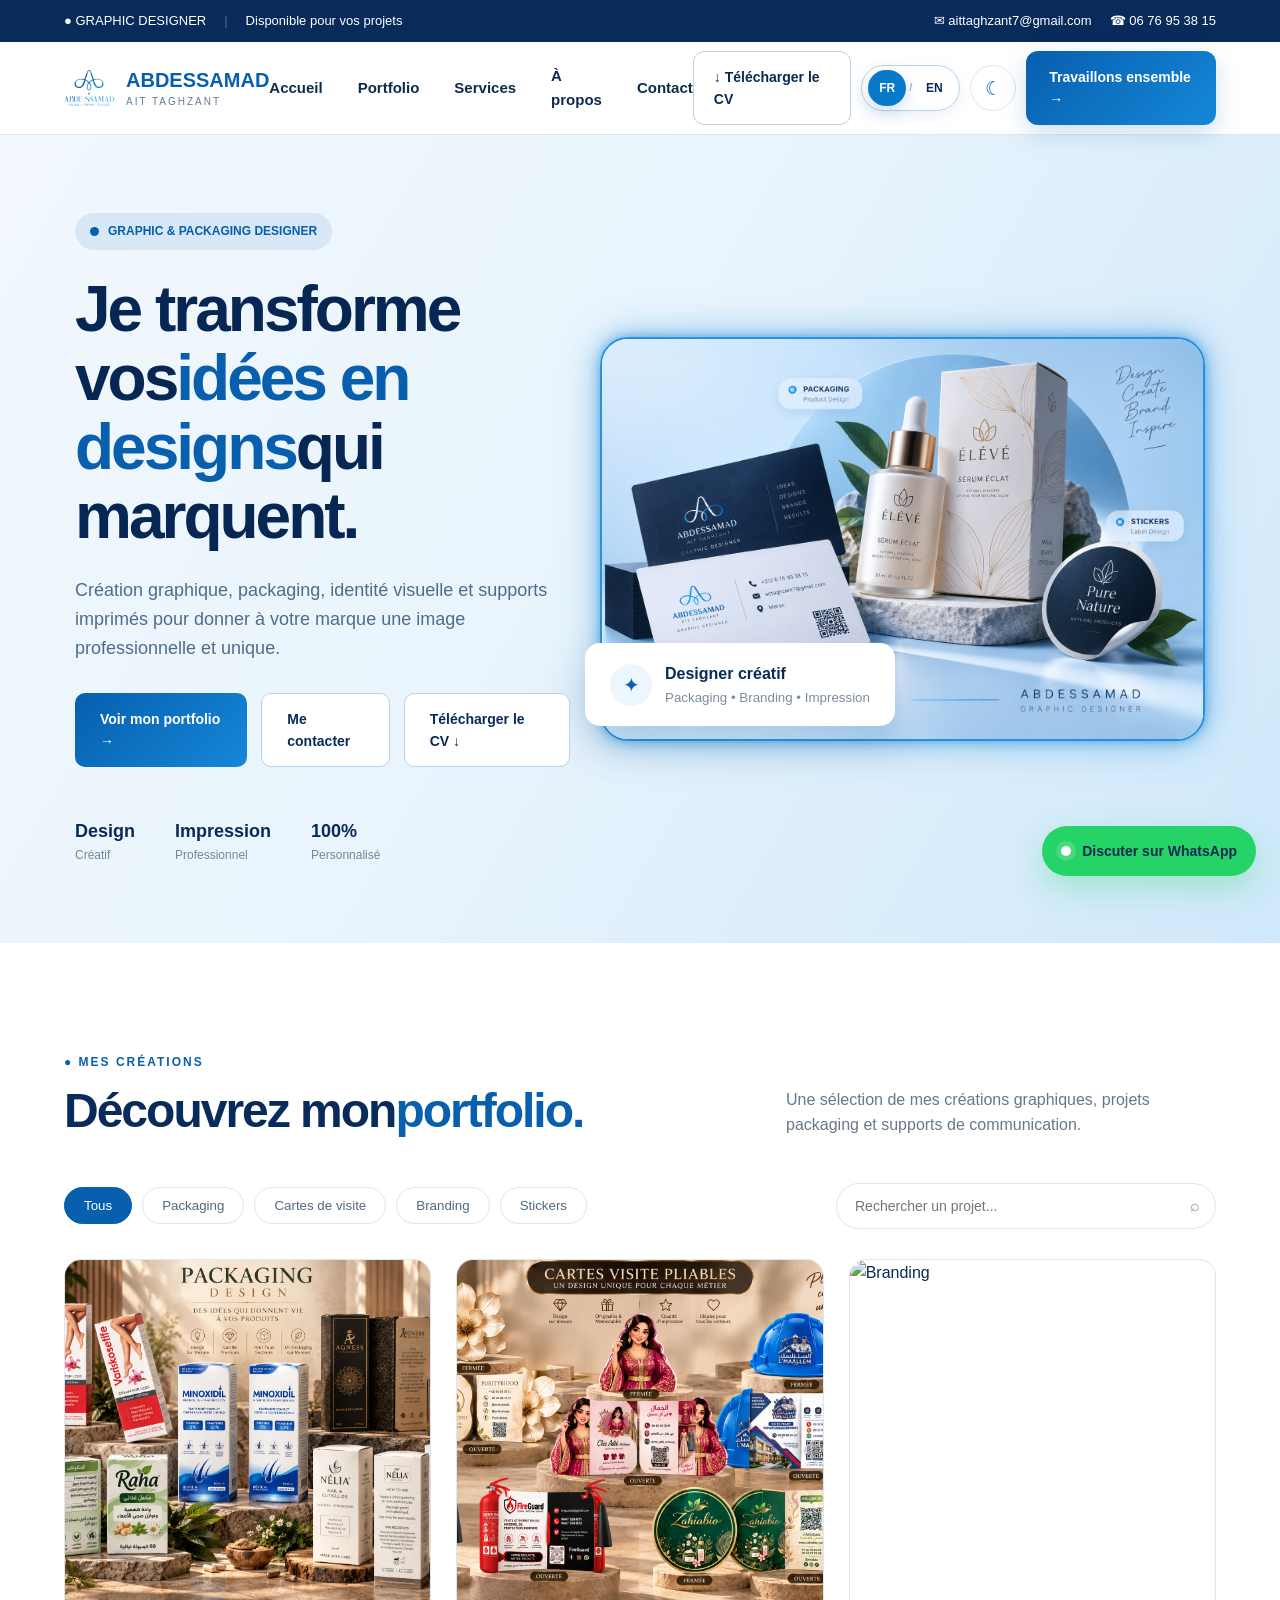
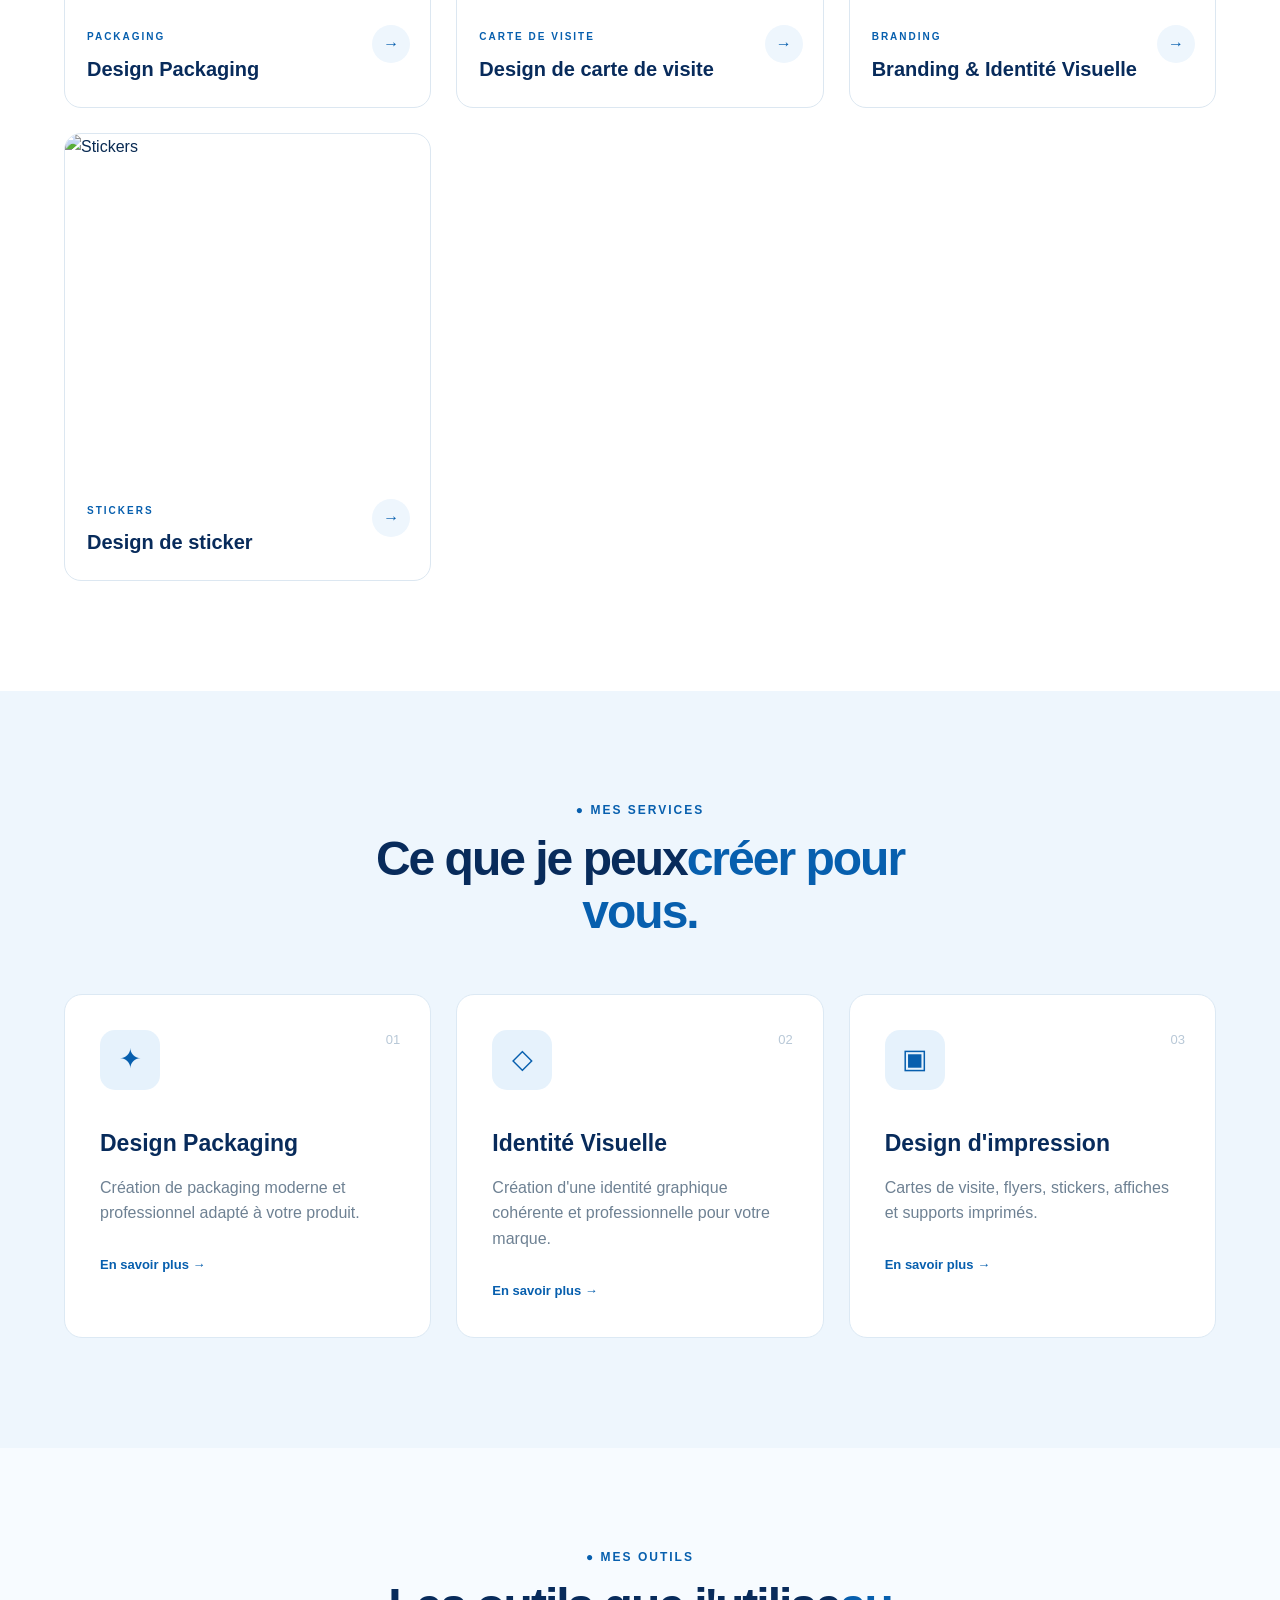
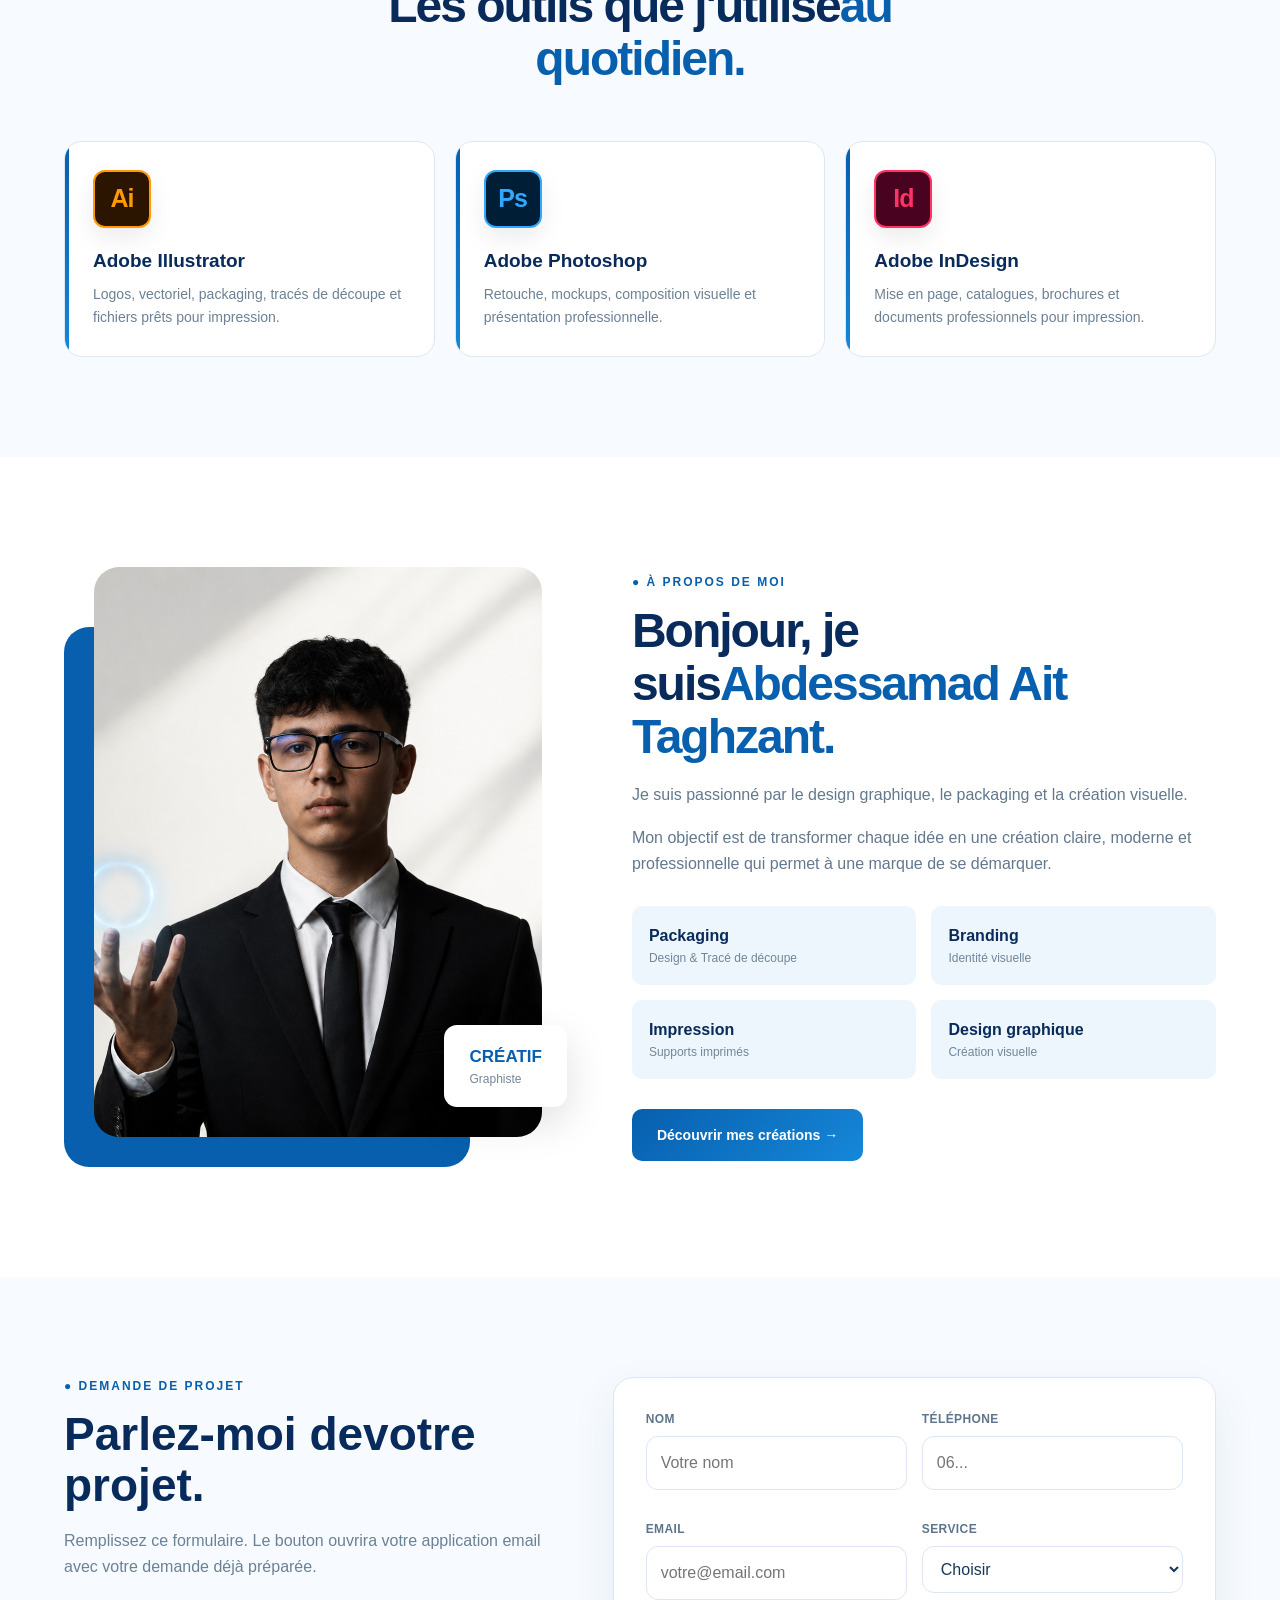
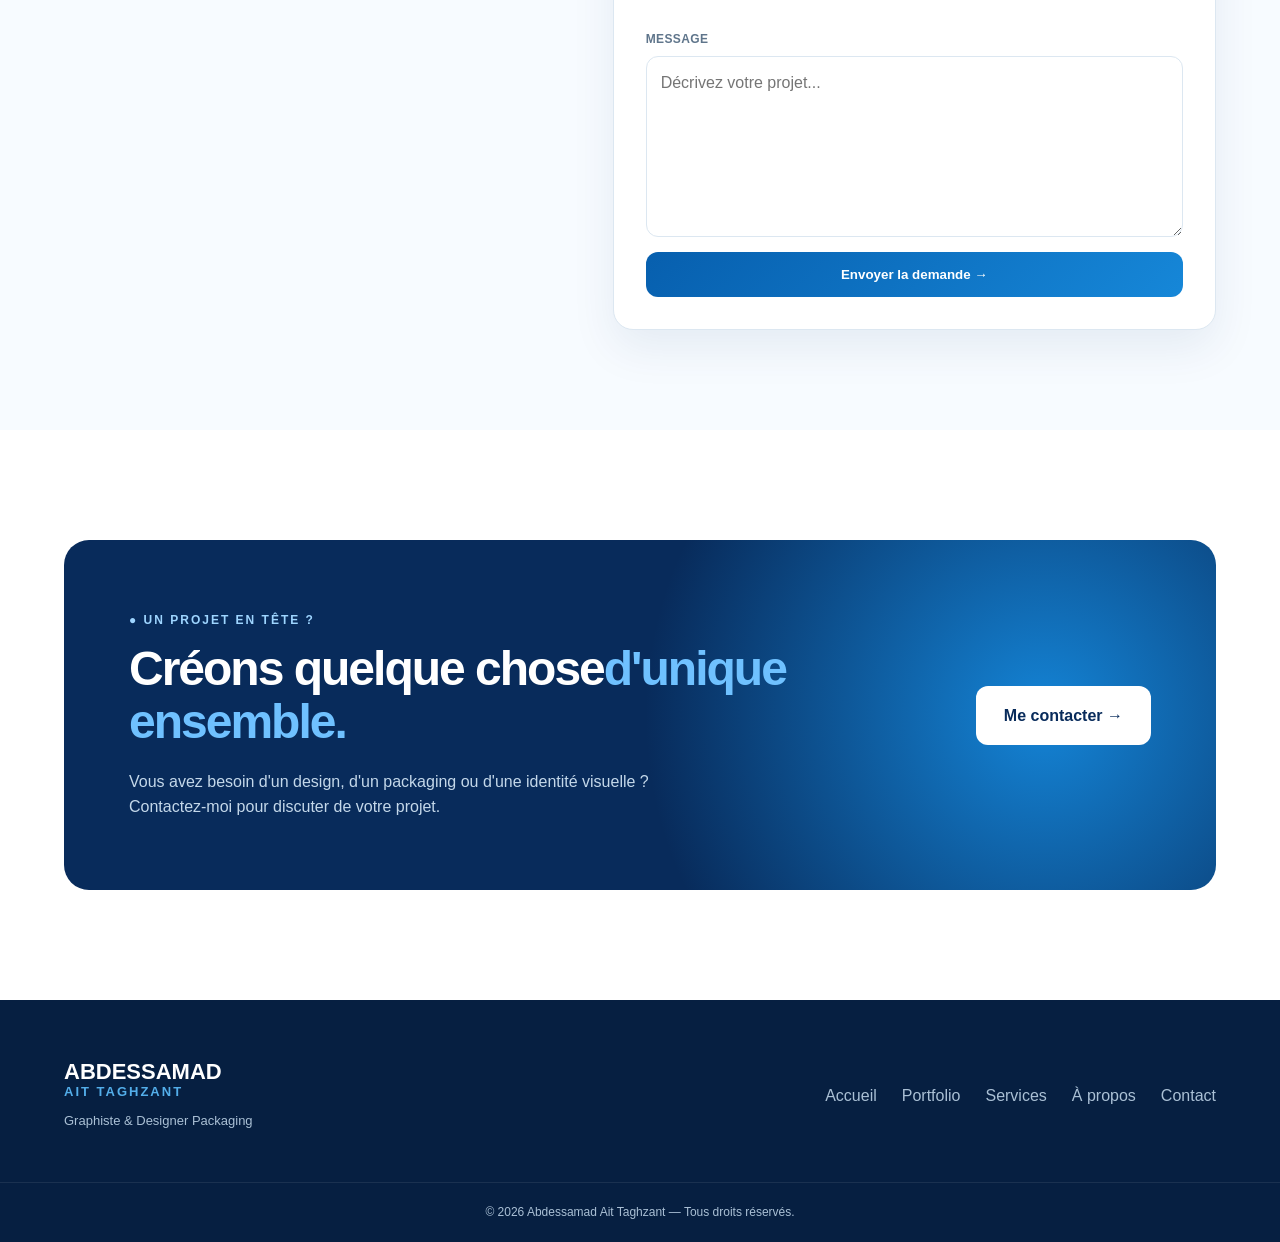
==== commit b2a365d8: "Update index.html" ====
--- a/index.html
+++ b/index.html
@@ -1,72 +1,3194 @@
 <!DOCTYPE html>
 <html lang="fr">
 <head>
-<meta charset="UTF-8">
-<meta name="viewport" content="width=device-width,initial-scale=1.0">
-<title>404 — Abdessamad Ait Taghzant</title>
-<style>
-*{box-sizing:border-box;margin:0;padding:0}
-:root{--bg:#f4f9fd;--card:#fff;--ink:#082b5b;--muted:#6b8194;--line:#dce7f1;--blue:#1687d8}
-body{min-height:100vh;font-family:Arial,Helvetica,sans-serif;background:var(--bg);color:var(--ink);overflow:hidden;transition:.3s}
-body.dark{--bg:#07111d;--card:#0d1d31;--ink:#f2f7ff;--muted:#a9bdd0;--line:#1e3a57;--blue:#31a7ff}
-.bg{position:fixed;inset:0;pointer-events:none}
-.orb{position:absolute;border-radius:50%;filter:blur(2px);opacity:.16;background:var(--blue)}
-.o1{width:420px;height:420px;right:-100px;top:-130px}.o2{width:280px;height:280px;left:-90px;bottom:-70px}
-.grid{position:absolute;inset:0;background-image:linear-gradient(rgba(22,135,216,.06) 1px,transparent 1px),linear-gradient(90deg,rgba(22,135,216,.06) 1px,transparent 1px);background-size:42px 42px;mask-image:linear-gradient(to bottom,black,transparent)}
-.top{position:fixed;top:0;left:0;right:0;padding:25px 6%;display:flex;justify-content:space-between;align-items:center;z-index:5}
-.logo{font-weight:900;letter-spacing:1px;color:var(--ink)}.logo span{color:var(--blue)}
-.actions{display:flex;gap:8px}.actions button{border:1px solid var(--line);background:var(--card);color:var(--ink);border-radius:999px;padding:10px 13px;font-weight:900;cursor:pointer}
-.actions button.active{background:var(--blue);color:#fff;border-color:var(--blue)}
-.wrap{min-height:100vh;display:grid;place-items:center;padding:90px 20px 40px;position:relative;z-index:2}
-.card{text-align:center;max-width:800px}
-.code{font-size:clamp(130px,25vw,260px);line-height:.75;font-weight:1000;letter-spacing:-18px;color:transparent;-webkit-text-stroke:3px var(--blue);text-shadow:0 0 35px rgba(22,135,216,.18);position:relative}
-.code:after{content:"404";position:absolute;inset:0;color:var(--blue);opacity:.08;-webkit-text-stroke:0;transform:translate(8px,8px)}
-.badge{display:inline-flex;margin:38px 0 16px;padding:8px 13px;border:1px solid var(--line);border-radius:999px;background:var(--card);color:var(--blue);font-size:11px;font-weight:900;letter-spacing:2px}
-h1{font-size:clamp(30px,5vw,52px);line-height:1.05;margin-bottom:15px}p{color:var(--muted);max-width:590px;margin:0 auto;font-size:16px}
-.buttons{margin-top:30px;display:flex;justify-content:center;gap:12px;flex-wrap:wrap}
-.btn{padding:14px 20px;border-radius:12px;border:1px solid var(--line);background:var(--card);color:var(--ink);font-weight:900;text-decoration:none;transition:.25s}
-.btn.primary{background:linear-gradient(135deg,#075fae,#1687d8);color:#fff;border:0}.btn:hover{transform:translateY(-3px)}
-.spark{position:absolute;width:8px;height:8px;border-radius:50%;background:var(--blue);animation:float 4s ease-in-out infinite}
-.s1{left:16%;top:27%}.s2{right:17%;top:35%;animation-delay:1s}.s3{right:28%;bottom:20%;animation-delay:2s}
-@keyframes float{50%{transform:translateY(-20px);opacity:.4}}
-@media(max-width:600px){.top{padding:20px}.logo{font-size:13px}.code{letter-spacing:-10px}}
+    <meta charset="UTF-8">
+    <meta name="viewport" content="width=device-width, initial-scale=1.0">
+
+    <title>Abdessamad Ait Taghzant | Graphic Designer</title>
+
+    <link rel="icon" type="image/png" href="my logo white.png">
+
+    <link rel="stylesheet" href="style.css">
+
+    <style>
+
+        /* ===================================
+           NAVBAR LOGO IMAGE
+        =================================== */
+
+        .logo-icon{
+            width:62px;
+            height:62px;
+            display:flex;
+            align-items:center;
+            justify-content:center;
+            background:transparent !important;
+            border-radius:0 !important;
+            overflow:hidden;
+            flex-shrink:0;
+        }
+
+        .logo-icon img{
+            width:100%;
+            height:100%;
+            object-fit:contain;
+            display:block;
+        }
+
+        /* ===================================
+           CLICKABLE PORTFOLIO COVERS
+        =================================== */
+
+        .gallery-cover{
+            cursor:pointer;
+        }
+
+        /* ===================================
+           CATEGORY GALLERIES / MODALS
+        =================================== */
+
+        .portfolio-modal{
+            position:fixed;
+            inset:0;
+            width:100%;
+            height:100%;
+            background:rgba(3,25,52,.78);
+            backdrop-filter:blur(7px);
+            z-index:99999;
+            display:none;
+            overflow-y:auto;
+            padding:35px;
+        }
+
+        .portfolio-modal.show{
+            display:block;
+        }
+
+        .portfolio-modal-content{
+            position:relative;
+            width:100%;
+            max-width:1400px;
+            min-height:90vh;
+            margin:auto;
+            background:#ffffff;
+            border-radius:25px;
+            padding:65px;
+            box-shadow:0 30px 90px rgba(0,0,0,.30);
+            animation:galleryOpen .35s ease;
+        }
+
+        @keyframes galleryOpen{
+            from{
+                opacity:0;
+                transform:translateY(25px) scale(.98);
+            }
+
+            to{
+                opacity:1;
+                transform:translateY(0) scale(1);
+            }
+        }
+
+        .portfolio-modal-close{
+            position:absolute;
+            right:25px;
+            top:20px;
+            width:50px;
+            height:50px;
+            border:none;
+            border-radius:50%;
+            background:#edf6fd;
+            color:#075fae;
+            font-size:32px;
+            line-height:1;
+            cursor:pointer;
+            transition:.3s;
+        }
+
+        .portfolio-modal-close:hover{
+            background:#075fae;
+            color:white;
+            transform:rotate(90deg);
+        }
+
+        .portfolio-gallery-header{
+            margin-bottom:40px;
+            max-width:750px;
+        }
+
+        .portfolio-gallery-header > span{
+            color:#075fae;
+            font-size:12px;
+            font-weight:800;
+            letter-spacing:2px;
+        }
+
+        .portfolio-gallery-header h2{
+            font-size:48px;
+            line-height:1.1;
+            color:#082b5b;
+            margin:10px 0 15px;
+        }
+
+        .portfolio-gallery-header h2 strong{
+            color:#0871c9;
+        }
+
+        .portfolio-gallery-header p{
+            color:#64788d;
+            font-size:16px;
+        }
+
+        .portfolio-gallery-grid{
+            display:grid;
+            grid-template-columns:repeat(3,1fr);
+            gap:25px;
+        }
+
+        .portfolio-gallery-item{
+            overflow:hidden;
+            border-radius:17px;
+            border:1px solid #dce7f1;
+            background:#ffffff;
+            transition:.35s;
+        }
+
+        .portfolio-gallery-item:hover{
+            transform:translateY(-6px);
+            box-shadow:0 20px 45px rgba(8,54,100,.15);
+        }
+
+        .portfolio-gallery-item img{
+            width:100%;
+            height:340px;
+            object-fit:cover;
+            display:block;
+            transition:.4s;
+        }
+
+        .portfolio-gallery-item:hover img{
+            transform:scale(1.03);
+        }
+
+        .portfolio-gallery-item > div{
+            padding:20px;
+        }
+
+        .portfolio-gallery-item span{
+            font-size:10px;
+            font-weight:bold;
+            letter-spacing:2px;
+            color:#0871c9;
+        }
+
+        .portfolio-gallery-item h3{
+            margin-top:5px;
+            color:#082b5b;
+            font-size:19px;
+        }
+
+        @media(max-width:1000px){
+            .portfolio-gallery-grid{
+                grid-template-columns:repeat(2,1fr);
+            }
+        }
+
+        @media(max-width:650px){
+            .portfolio-modal{
+                padding:10px;
+            }
+
+            .portfolio-modal-content{
+                padding:60px 20px 30px;
+            }
+
+            .portfolio-gallery-header h2{
+                font-size:34px;
+            }
+
+            .portfolio-gallery-grid{
+                grid-template-columns:1fr;
+            }
+
+            .portfolio-gallery-item img{
+                height:300px;
+            }
+        }
+    
+
+        /* ===================================
+           NEW FEATURES: DARK MODE / TOOLS /
+           SEARCH / CONTACT / CTA / ANIMATIONS
+        =================================== */
+
+        :root{
+            --surface:#ffffff;
+            --surface-soft:#f5f9fd;
+            --surface-blue:#eef6fd;
+            --ink:#082b5b;
+            --muted:#64788d;
+            --accent:#075fae;
+            --accent-light:#1687d8;
+            --line:#dce7f1;
+        }
+
+        body{
+            transition:background .3s ease, color .3s ease;
+        }
+
+        /* DARK MODE */
+        body.dark-mode{
+            --surface:#081525;
+            --surface-soft:#0d1d31;
+            --surface-blue:#0c2038;
+            --ink:#f2f7ff;
+            --muted:#a9bdd0;
+            --line:#1e3a57;
+
+            background:#07111d;
+            color:#edf5ff;
+        }
+
+        body.dark-mode header,
+        body.dark-mode .portfolio,
+        body.dark-mode .about,
+        body.dark-mode .contact{
+            background:#07111d !important;
+        }
+
+        body.dark-mode .services{
+            background:#0a192a !important;
+        }
+
+        body.dark-mode .project,
+        body.dark-mode .service-card,
+        body.dark-mode .portfolio-modal-content,
+        body.dark-mode .contact-form-card,
+        body.dark-mode .tool-card{
+            background:#0d1d31 !important;
+            border-color:#1e3a57 !important;
+            color:#edf5ff;
+        }
+
+        body.dark-mode .project-info h3,
+        body.dark-mode .portfolio-gallery-header h2,
+        body.dark-mode .portfolio-gallery-item h3,
+        body.dark-mode .about-content h2,
+        body.dark-mode .section-heading h2,
+        body.dark-mode .center-heading h2,
+        body.dark-mode .tool-card h3,
+        body.dark-mode .contact-form-card h3{
+            color:#f2f7ff !important;
+        }
+
+        body.dark-mode .portfolio-gallery-item,
+        body.dark-mode .portfolio-gallery-item img{
+            background:#10233a !important;
+            border-color:#1e3a57 !important;
+        }
+
+        body.dark-mode .portfolio-menu button,
+        body.dark-mode .portfolio-search input{
+            background:#0d1d31;
+            color:#dcecff;
+            border-color:#1e3a57;
+        }
+
+        body.dark-mode .portfolio-menu button.active,
+        body.dark-mode .portfolio-menu button:hover{
+            background:#1687d8;
+            color:#fff;
+        }
+
+        /* DARK MODE TOGGLE */
+        .theme-toggle{
+            width:46px;
+            height:46px;
+            border-radius:50%;
+            border:1px solid #dce7f1;
+            background:#fff;
+            color:#075fae;
+            cursor:pointer;
+            display:flex;
+            align-items:center;
+            justify-content:center;
+            font-size:19px;
+            transition:.25s ease;
+            flex-shrink:0;
+        }
+
+        .theme-toggle:hover{
+            transform:translateY(-2px);
+            box-shadow:0 8px 22px rgba(7,95,174,.16);
+        }
+
+        body.dark-mode .theme-toggle{
+            background:#0d1d31;
+            border-color:#1e3a57;
+            color:#7bc7ff;
+        }
+
+        .nav-actions{
+            display:flex;
+            align-items:center;
+            gap:10px;
+        }
+
+        /* DOWNLOAD CV */
+        .cv-button{
+            display:inline-flex;
+            align-items:center;
+            gap:8px;
+            padding:14px 20px;
+            border-radius:11px;
+            background:#fff;
+            border:1px solid #b9d2e8;
+            color:#082b5b;
+            font-size:14px;
+            font-weight:700;
+            transition:.25s ease;
+        }
+
+        .cv-button:hover{
+            transform:translateY(-2px);
+            border-color:#1687d8;
+            box-shadow:0 8px 25px rgba(7,95,174,.16);
+        }
+
+        body.dark-mode .cv-button{
+            background:#0d1d31;
+            color:#e9f5ff;
+            border-color:#1e3a57;
+        }
+
+        /* SEARCH */
+        .portfolio-toolbar{
+            display:flex;
+            align-items:center;
+            justify-content:space-between;
+            gap:20px;
+            flex-wrap:wrap;
+            margin-bottom:30px;
+        }
+
+        .portfolio-toolbar .portfolio-menu{
+            margin-bottom:0;
+        }
+
+        .portfolio-search{
+            position:relative;
+            min-width:280px;
+            flex:0 1 380px;
+        }
+
+        .portfolio-search input{
+            width:100%;
+            height:46px;
+            border:1px solid #dce7f1;
+            border-radius:30px;
+            padding:0 45px 0 18px;
+            outline:none;
+            color:#173958;
+            background:#fff;
+            font-size:14px;
+            transition:.25s ease;
+        }
+
+        .portfolio-search input:focus{
+            border-color:#1687d8;
+            box-shadow:0 0 0 4px rgba(22,135,216,.10);
+        }
+
+        .portfolio-search span{
+            position:absolute;
+            right:16px;
+            top:50%;
+            transform:translateY(-50%);
+            color:#7b91a6;
+            pointer-events:none;
+        }
+
+        .no-results{
+            display:none;
+            width:100%;
+            padding:35px;
+            text-align:center;
+            border:1px dashed #b9d2e8;
+            border-radius:16px;
+            color:#6a8095;
+            background:#f7fbff;
+        }
+
+        body.dark-mode .no-results{
+            background:#0d1d31;
+            border-color:#1e3a57;
+            color:#9db3c7;
+        }
+
+        /* TOOLS SECTION */
+        .tools-section{
+            padding:100px 0;
+            background:#f7fbff;
+        }
+
+        body.dark-mode .tools-section{
+            background:#091827;
+        }
+
+        .tools-grid{
+            display:grid;
+            grid-template-columns:repeat(4,1fr);
+            gap:20px;
+            margin-top:40px;
+        }
+
+        .tool-card{
+            background:#fff;
+            border:1px solid #dce7f1;
+            border-radius:18px;
+            padding:28px;
+            transition:.3s ease;
+            position:relative;
+            overflow:hidden;
+        }
+
+        .tool-card::before{
+            content:"";
+            position:absolute;
+            left:0;
+            top:0;
+            width:4px;
+            height:100%;
+            background:linear-gradient(#075fae,#1687d8);
+        }
+
+        .tool-card:hover{
+            transform:translateY(-6px);
+            box-shadow:0 18px 40px rgba(7,54,100,.10);
+        }
+
+        .tool-icon{
+            width:52px;
+            height:52px;
+            border-radius:14px;
+            background:#eaf5fd;
+            display:flex;
+            align-items:center;
+            justify-content:center;
+            color:#075fae;
+            font-weight:900;
+            margin-bottom:18px;
+            font-size:18px;
+        }
+
+        body.dark-mode .tool-icon{
+            background:#122b45;
+            color:#7bc7ff;
+        }
+
+        .tool-card h3{
+            color:#082b5b;
+            margin-bottom:7px;
+            font-size:19px;
+        }
+
+        .tool-card p{
+            color:#6c8194;
+            font-size:14px;
+        }
+
+        /* WHATSAPP CTA */
+        .whatsapp-cta{
+            position:fixed;
+            right:24px;
+            bottom:24px;
+            z-index:9999;
+            display:flex;
+            align-items:center;
+            gap:11px;
+            padding:14px 19px;
+            background:#25D366;
+            color:#fff;
+            border-radius:999px;
+            font-weight:800;
+            font-size:14px;
+            box-shadow:0 12px 32px rgba(37,211,102,.30);
+            transition:.25s ease;
+        }
+
+        .whatsapp-cta:hover{
+            transform:translateY(-4px) scale(1.02);
+            box-shadow:0 16px 38px rgba(37,211,102,.38);
+        }
+
+        .whatsapp-cta .wa-dot{
+            width:10px;
+            height:10px;
+            border-radius:50%;
+            background:#fff;
+            box-shadow:0 0 0 5px rgba(255,255,255,.16);
+        }
+
+        /* CONTACT FORM */
+        .contact-form-section{
+            padding:100px 0;
+            background:#f7fbff;
+        }
+
+        body.dark-mode .contact-form-section{
+            background:#091827;
+        }
+
+        .contact-form-wrap{
+            display:grid;
+            grid-template-columns:.9fr 1.1fr;
+            gap:55px;
+            align-items:start;
+        }
+
+        .contact-form-intro h2{
+            font-size:46px;
+            line-height:1.1;
+            color:#082b5b;
+            margin:10px 0 18px;
+        }
+
+        body.dark-mode .contact-form-intro h2{
+            color:#f2f7ff;
+        }
+
+        .contact-form-intro p{
+            color:#6b8194;
+            max-width:520px;
+        }
+
+        .contact-form-card{
+            background:#fff;
+            border:1px solid #dce7f1;
+            border-radius:20px;
+            padding:32px;
+            box-shadow:0 18px 45px rgba(7,54,100,.08);
+        }
+
+        .contact-form-grid{
+            display:grid;
+            grid-template-columns:1fr 1fr;
+            gap:15px;
+        }
+
+        .contact-field{
+            display:flex;
+            flex-direction:column;
+            gap:7px;
+            margin-bottom:15px;
+        }
+
+        .contact-field.full{
+            grid-column:1 / -1;
+        }
+
+        .contact-field label{
+            font-size:12px;
+            font-weight:800;
+            color:#5f758b;
+            letter-spacing:.4px;
+        }
+
+        .contact-field input,
+        .contact-field select,
+        .contact-field textarea{
+            width:100%;
+            border:1px solid #dce7f1;
+            border-radius:12px;
+            padding:13px 14px;
+            outline:none;
+            font:inherit;
+            background:#fff;
+            color:#173958;
+        }
+
+        body.dark-mode .contact-field input,
+        body.dark-mode .contact-field select,
+        body.dark-mode .contact-field textarea{
+            background:#091827;
+            color:#edf5ff;
+            border-color:#1e3a57;
+        }
+
+        .contact-field input:focus,
+        .contact-field select:focus,
+        .contact-field textarea:focus{
+            border-color:#1687d8;
+            box-shadow:0 0 0 4px rgba(22,135,216,.09);
+        }
+
+        .contact-submit{
+            width:100%;
+            border:none;
+            border-radius:12px;
+            padding:15px 20px;
+            background:linear-gradient(135deg,#075fae,#1687d8);
+            color:#fff;
+            font-weight:800;
+            cursor:pointer;
+            transition:.25s ease;
+        }
+
+        .contact-submit:hover{
+            transform:translateY(-2px);
+            box-shadow:0 10px 28px rgba(7,95,174,.25);
+        }
+
+        /* LIGHTBOX COUNTER ENHANCEMENT */
+        .lightbox-counter{
+            font-weight:800;
+            letter-spacing:.5px;
+        }
+
+        /* SCROLL ANIMATIONS */
+        .reveal{
+            opacity:0;
+            transform:translateY(28px);
+            transition:
+                opacity .7s ease,
+                transform .7s ease;
+        }
+
+        .reveal.visible{
+            opacity:1;
+            transform:translateY(0);
+        }
+
+        .reveal-delay-1{ transition-delay:.08s; }
+        .reveal-delay-2{ transition-delay:.16s; }
+        .reveal-delay-3{ transition-delay:.24s; }
+
+        @media(max-width:1000px){
+            .tools-grid{
+                grid-template-columns:repeat(2,1fr);
+            }
+
+            .contact-form-wrap{
+                grid-template-columns:1fr;
+            }
+
+            .nav-actions .cv-button{
+                display:none;
+            }
+        }
+
+        @media(max-width:700px){
+            .tools-grid{
+                grid-template-columns:1fr;
+            }
+
+            .portfolio-search{
+                min-width:100%;
+                flex:1 1 100%;
+            }
+
+            .contact-form-grid{
+                grid-template-columns:1fr;
+            }
+
+            .contact-field.full{
+                grid-column:auto;
+            }
+
+            .contact-form-intro h2{
+                font-size:36px;
+            }
+
+            .whatsapp-cta{
+                right:14px;
+                bottom:14px;
+                padding:13px 16px;
+            }
+
+            .whatsapp-cta .wa-label{
+                display:none;
+            }
+        }
+
+    
+
+        /* ===================================
+           DARK MODE - HERO COMPLETE
+        =================================== */
+
+        body.dark-mode .hero{
+            background:#07111d !important;
+        }
+
+        body.dark-mode .hero-grid{
+            background:transparent !important;
+        }
+
+        body.dark-mode .hero-content h1{
+            color:#f2f7ff !important;
+        }
+
+        body.dark-mode .hero-content h1 span{
+            color:#31a7ff !important;
+        }
+
+        body.dark-mode .hero-content > p{
+            color:#a9bdd0 !important;
+        }
+
+        body.dark-mode .hero-badge{
+            background:#102b45 !important;
+            color:#7bc7ff !important;
+            border-color:#1e496d !important;
+        }
+
+        body.dark-mode .hero-badge .dot{
+            background:#31a7ff !important;
+        }
+
+        body.dark-mode .hero-stats strong{
+            color:#f2f7ff !important;
+        }
+
+        body.dark-mode .hero-stats span{
+            color:#91a9bd !important;
+        }
+
+        body.dark-mode .hero .btn-outline{
+            background:#0d1d31 !important;
+            color:#eaf5ff !important;
+            border-color:#284968 !important;
+        }
+
+        body.dark-mode .hero .btn-outline:hover{
+            background:#122b45 !important;
+            border-color:#31a7ff !important;
+        }
+
+        body.dark-mode .hero .btn-primary{
+            background:#1687d8 !important;
+            color:#fff !important;
+        }
+
+        body.dark-mode .hero-image{
+            background:#0b1d30 !important;
+        }
+
+        body.dark-mode .hero-image > img{
+            border-color:#31a7ff !important;
+            box-shadow:
+                0 0 18px rgba(49,167,255,.35),
+                0 0 45px rgba(49,167,255,.16) !important;
+        }
+
+        body.dark-mode .floating-card{
+            background:#0d1d31 !important;
+            color:#f2f7ff !important;
+            border:1px solid #1e3a57 !important;
+            box-shadow:0 18px 45px rgba(0,0,0,.35) !important;
+        }
+
+        body.dark-mode .floating-card strong{
+            color:#f2f7ff !important;
+        }
+
+        body.dark-mode .floating-card small{
+            color:#9fb4c8 !important;
+        }
+
+        body.dark-mode .floating-card > span{
+            background:#102b45 !important;
+            color:#7bc7ff !important;
+        }
+
+    
+
+        /* ===================================
+           DARK MODE - WHITE TEXT FIX
+        =================================== */
+
+        /* Navbar links */
+        body.dark-mode header nav a,
+        body.dark-mode .navbar nav a{
+            color:#ffffff !important;
+        }
+
+        body.dark-mode header nav a:hover,
+        body.dark-mode .navbar nav a:hover{
+            color:#31a7ff !important;
+        }
+
+        /* Service cards */
+        body.dark-mode .service-card h3,
+        body.dark-mode .service-card p,
+        body.dark-mode .service-card .number,
+        body.dark-mode .service-card a{
+            color:#ffffff !important;
+        }
+
+        body.dark-mode .service-card p{
+            color:#c5d3df !important;
+        }
+
+        body.dark-mode .service-card a{
+            color:#31a7ff !important;
+        }
+
+        /* Generic dark-blue text used across sections */
+        body.dark-mode .small-title,
+        body.dark-mode .section-heading p,
+        body.dark-mode .center-heading p,
+        body.dark-mode .project-info h3,
+        body.dark-mode .project-info span,
+        body.dark-mode .portfolio-gallery-item h3,
+        body.dark-mode .portfolio-gallery-item span,
+        body.dark-mode .portfolio-gallery-header p,
+        body.dark-mode .tool-card h3,
+        body.dark-mode .tool-card p,
+        body.dark-mode .about-content p,
+        body.dark-mode .skills strong,
+        body.dark-mode .skills span{
+            color:#ffffff !important;
+        }
+
+        body.dark-mode .portfolio-gallery-header p,
+        body.dark-mode .tool-card p,
+        body.dark-mode .about-content p,
+        body.dark-mode .skills span{
+            color:#c5d3df !important;
+        }
+
+        /* Footer links/text */
+        body.dark-mode footer,
+        body.dark-mode footer a,
+        body.dark-mode .footer-logo,
+        body.dark-mode .footer-menu a{
+            color:#ffffff !important;
+        }
+
+        body.dark-mode .footer-logo span,
+        body.dark-mode footer p{
+            color:#c5d3df !important;
+        }
+
+    
+
+        /* ===================================
+           DARK MODE - ABOUT SKILLS FIX
+        =================================== */
+
+        body.dark-mode .skills > div{
+            background:#10243a !important;
+            border:1px solid #244766 !important;
+            box-shadow:0 10px 25px rgba(0,0,0,.16) !important;
+        }
+
+        body.dark-mode .skills > div strong{
+            color:#ffffff !important;
+        }
+
+        body.dark-mode .skills > div span{
+            color:#a9c1d5 !important;
+        }
+
+        body.dark-mode .skills > div:hover{
+            background:#132b45 !important;
+            border-color:#31a7ff !important;
+        }
+
+    
+
+        /* ===================================
+           ADOBE TOOLS LOGOS
+        =================================== */
+
+        .adobe-tools-grid{
+            grid-template-columns:repeat(3,1fr) !important;
+        }
+
+        .adobe-logo{
+            width:58px;
+            height:58px;
+            border-radius:12px;
+            display:flex;
+            align-items:center;
+            justify-content:center;
+            margin-bottom:18px;
+            font-size:25px;
+            font-weight:900;
+            letter-spacing:-1px;
+            border:2px solid currentColor;
+            box-shadow:0 10px 24px rgba(0,0,0,.08);
+        }
+
+        .adobe-logo span{
+            line-height:1;
+        }
+
+        .adobe-ai{
+            background:#2b1400;
+            color:#ff9a00;
+        }
+
+        .adobe-ps{
+            background:#001e36;
+            color:#31a8ff;
+        }
+
+        .adobe-id{
+            background:#49021f;
+            color:#ff3366;
+        }
+
+        body.dark-mode .adobe-ai{
+            background:#2b1400 !important;
+            color:#ff9a00 !important;
+            border-color:#ff9a00 !important;
+        }
+
+        body.dark-mode .adobe-ps{
+            background:#001e36 !important;
+            color:#31a8ff !important;
+            border-color:#31a8ff !important;
+        }
+
+        body.dark-mode .adobe-id{
+            background:#49021f !important;
+            color:#ff3366 !important;
+            border-color:#ff3366 !important;
+        }
+
+        @media(max-width:1000px){
+            .adobe-tools-grid{
+                grid-template-columns:repeat(2,1fr) !important;
+            }
+        }
+
+        @media(max-width:700px){
+            .adobe-tools-grid{
+                grid-template-columns:1fr !important;
+            }
+        }
+
+    
+/* =========================
+   FR / EN LANGUAGE SWITCH
+========================= */
+.language-switch{
+    display:flex;
+    align-items:center;
+    gap:4px;
+    padding:4px;
+    border:1px solid #dce7f1;
+    background:#f5f9fd;
+    border-radius:999px;
+}
+.language-switch button{
+    border:0;
+    background:transparent;
+    color:#64788d;
+    min-width:42px;
+    height:36px;
+    padding:0 10px;
+    border-radius:999px;
+    cursor:pointer;
+    font-weight:900;
+    font-size:12px;
+    transition:.25s ease;
+}
+.language-switch button.active{
+    background:#075fae;
+    color:#fff;
+    box-shadow:0 6px 16px rgba(7,95,174,.20);
+}
+body.dark-mode .language-switch{
+    background:#0d1d31;
+    border-color:#1e3a57;
+}
+body.dark-mode .language-switch button{color:#a9bdd0}
+body.dark-mode .language-switch button.active{
+    background:#1687d8;
+    color:#fff;
+}
+@media(max-width:760px){
+    .language-switch button{min-width:38px;height:34px}
+}
+
+
+/* ===== VISIBLE FR / EN SWITCH ===== */
+.language-switch{
+    display:flex !important;
+    align-items:center;
+    justify-content:center;
+    gap:3px;
+    height:46px;
+    padding:4px 6px;
+    border:1px solid #b9d2e8;
+    background:#ffffff;
+    border-radius:999px;
+    flex-shrink:0;
+    box-shadow:0 5px 16px rgba(7,95,174,.08);
+}
+.language-switch button{
+    display:flex !important;
+    align-items:center;
+    justify-content:center;
+    min-width:38px;
+    height:36px;
+    padding:0 8px;
+    border:0;
+    border-radius:999px;
+    background:transparent;
+    color:#082b5b;
+    font-size:12px;
+    font-weight:900;
+    cursor:pointer;
+}
+.language-switch .lang-divider{
+    color:#9eb2c5;
+    font-size:11px;
+    font-weight:700;
+}
+.language-switch button.active{
+    background:#0878c9 !important;
+    color:#ffffff !important;
+}
+body.dark-mode .language-switch{
+    background:#0d1d31 !important;
+    border-color:#284968 !important;
+}
+body.dark-mode .language-switch button{
+    color:#dcecff !important;
+}
+body.dark-mode .language-switch button.active{
+    background:#1687d8 !important;
+    color:#fff !important;
+}
+@media(max-width:1150px){
+    .language-switch{height:42px}
+    .language-switch button{min-width:34px;height:32px;font-size:11px}
+}
+
+
+/* ===== COMPLETE PHONE/TABLET RESPONSIVE FIX ===== */
+html,body{max-width:100%;overflow-x:hidden}
+img,video,iframe{max-width:100%}
+.mobile-menu-toggle{display:none;width:44px;height:44px;padding:10px;border:1px solid var(--border);border-radius:11px;background:#fff;cursor:pointer;flex-direction:column;justify-content:center;gap:5px;flex-shrink:0}
+.mobile-menu-toggle span{display:block;width:100%;height:2px;border-radius:3px;background:var(--blue-dark);transition:.25s}
+body.dark-mode .mobile-menu-toggle{background:#0d1d31;border-color:#1e3a57}
+body.dark-mode .mobile-menu-toggle span{background:#fff}
+
+@media(max-width:1100px){
+.container{width:92%;max-width:100%}
+.navbar{height:78px;gap:12px}
+.logo-icon{width:50px!important;height:50px!important}
+.logo-text strong{font-size:17px}.logo-text small{font-size:9px}
+.mobile-menu-toggle{display:flex;order:3}
+.navbar>nav{display:none;position:absolute;top:100%;left:0;right:0;padding:12px 4%;background:#fff;border-top:1px solid var(--border);border-bottom:1px solid var(--border);box-shadow:0 15px 30px rgba(7,44,81,.12);flex-direction:column;align-items:stretch;gap:0}
+.navbar>nav.mobile-open{display:flex}
+.navbar>nav a{display:block;padding:13px 8px;font-size:15px}.navbar>nav a::after{display:none}
+body.dark-mode .navbar>nav{background:#081525;border-color:#1e3a57}
+.nav-actions{margin-left:auto;gap:7px}.nav-actions .cv-button,.nav-actions .nav-button{display:none!important}
+.language-switch{height:42px!important}.theme-toggle{width:42px;height:42px}
+.hero-grid{grid-template-columns:1fr!important;min-height:auto!important;padding:55px 5%!important;gap:45px!important}
+.hero-content{max-width:760px}.hero h1{font-size:clamp(42px,7vw,60px)!important}
+.hero-image{max-width:850px;margin:0 auto}
+.portfolio-grid{grid-template-columns:repeat(2,minmax(0,1fr))}
+.services-grid{grid-template-columns:repeat(2,minmax(0,1fr))}
+.about-grid{grid-template-columns:1fr!important;gap:55px!important}
+.about-image{max-width:650px;margin:auto;width:100%}
+.contact-form-wrap{grid-template-columns:1fr!important}
+}
+
+@media(max-width:700px){
+.top-bar{font-size:11px}.top-content{min-height:34px}
+.navbar{height:68px}.logo{gap:7px;min-width:0}.logo-icon{width:42px!important;height:42px!important}
+.logo-text strong{font-size:14px}.logo-text small{font-size:7px;letter-spacing:1.2px;margin-top:3px}
+.nav-actions{gap:5px}.language-switch{height:38px!important;padding:3px!important}
+.language-switch button{min-width:31px!important;height:30px!important;padding:0 5px!important;font-size:10px!important}
+.lang-divider{font-size:10px}.theme-toggle{width:38px;height:38px;font-size:16px}
+.mobile-menu-toggle{width:38px;height:38px;padding:9px}
+.hero-grid{padding:42px 5% 48px!important;gap:32px!important}
+.hero-badge{font-size:10px!important;padding:8px 11px!important;margin-bottom:18px!important}
+.hero h1{font-size:clamp(36px,11vw,48px)!important;line-height:1.06!important;letter-spacing:-2px!important;margin-bottom:20px!important}
+.hero-content>p{font-size:15px!important;line-height:1.65;margin-bottom:24px!important}
+.hero-buttons{display:grid!important;grid-template-columns:1fr!important;gap:10px!important;margin-bottom:32px!important}
+.hero-buttons a{width:100%;text-align:center;padding:14px 16px}
+.hero-stats{display:grid!important;grid-template-columns:repeat(3,1fr);gap:8px!important}
+.hero-stats div{text-align:center;align-items:center;padding:10px 4px}.hero-stats strong{font-size:15px}.hero-stats span{font-size:10px}
+.hero-image>img{border-radius:18px!important}.floating-card{width:100%;padding:14px 16px!important;margin-top:12px!important}
+.section{padding:65px 0!important}.section-heading{margin-bottom:28px!important}
+.section-heading h2,.center-heading h2,.about-content h2{font-size:clamp(31px,9vw,38px)!important;letter-spacing:-1.2px!important}
+.portfolio-toolbar{gap:15px}.portfolio-menu{width:100%;overflow-x:auto;flex-wrap:nowrap!important;padding-bottom:5px;scrollbar-width:none}
+.portfolio-menu::-webkit-scrollbar{display:none}.portfolio-menu button{flex:0 0 auto}
+.portfolio-search{min-width:0!important;width:100%}
+.portfolio-grid,.services-grid,.tools-grid,.adobe-tools-grid{grid-template-columns:1fr!important;gap:18px!important}
+.project>img{height:auto!important;max-height:none!important;aspect-ratio:auto!important;object-fit:contain!important}
+.service-card{min-height:0!important;padding:27px!important}
+.portfolio-modal{padding:7px!important}.portfolio-modal-content{min-height:calc(100vh - 14px)!important;padding:58px 14px 25px!important;border-radius:18px!important}
+.portfolio-gallery-header h2{font-size:31px!important}.portfolio-gallery-grid{grid-template-columns:1fr!important;gap:15px!important}
+.portfolio-gallery-item img,.business-gallery-item img{height:auto!important;max-height:none!important;object-fit:contain!important}
+.about-image{padding-left:14px!important;padding-bottom:14px!important}.about-image>img{height:auto!important;max-height:520px;object-fit:cover}
+.experience{position:relative!important;right:auto!important;bottom:auto!important;margin:-28px 14px 0!important;width:calc(100% - 28px)}
+.skills{grid-template-columns:1fr!important}
+.contact-box{padding:38px 20px!important;border-radius:20px!important;gap:25px!important}.contact-content h2{font-size:34px!important}
+.contact-form-section,.tools-section{padding:65px 0!important}.contact-form-card{padding:20px!important}
+.contact-form-grid{grid-template-columns:1fr!important}.footer-grid{gap:28px!important}.footer-menu{gap:15px!important}
+.whatsapp-cta{right:12px!important;bottom:12px!important;width:52px;height:52px;padding:0!important;justify-content:center}
+.whatsapp-cta .wa-label{display:none!important}
+}
+@media(max-width:390px){
+.logo-text small{display:none}.logo-text strong{font-size:13px}.language-switch button{min-width:28px!important}
+.hero h1{font-size:34px!important}.hero-stats{grid-template-columns:1fr}
+}
+
 </style>
 </head>
+
 <body>
-<div class="bg"><div class="grid"></div><div class="orb o1"></div><div class="orb o2"></div></div>
-<header class="top">
- <div class="logo">ABDESSAMAD <span>AIT TAGHZANT</span></div>
- <div class="actions">
-   <button id="fr" class="active">FR</button><button id="en">EN</button><button id="theme">☾</button>
- </div>
+
+<!-- =========================
+     TOP BAR
+========================= -->
+<div class="top-bar">
+    <div class="container top-content">
+
+        <div class="top-left">
+            <span>● GRAPHIC DESIGNER</span>
+            <span class="separator">|</span>
+            <span>Disponible pour vos projets</span>
+        </div>
+
+        <div class="top-right">
+
+            <a href="mailto:aittaghzant7@gmail.com">
+                ✉ aittaghzant7@gmail.com
+            </a>
+
+            <a href="tel:+212676953815">
+                ☎ 06 76 95 38 15
+            </a>
+
+        </div>
+
+    </div>
+</div>
+
+
+<!-- =========================
+     NAVBAR
+========================= -->
+<header>
+
+    <div class="container navbar">
+
+        <a href="#accueil" class="logo">
+
+            <div class="logo-icon">
+                <img src="my logo.png"
+                     alt="Abdessamad Ait Taghzant Logo">
+            </div>
+
+            <div class="logo-text">
+                <strong>ABDESSAMAD</strong>
+                <small>AIT TAGHZANT</small>
+            </div>
+
+        </a>
+
+
+
+        <button class="mobile-menu-toggle" id="mobileMenuToggle" type="button"
+                aria-label="Ouvrir le menu" aria-expanded="false">
+            <span></span><span></span><span></span>
+        </button>
+
+        <nav id="mainNav">
+
+            <a href="#accueil">Accueil</a>
+            <a href="#portfolio">Portfolio</a>
+            <a href="#services">Services</a>
+            <a href="#apropos">À propos</a>
+            <a href="#contact">Contact</a>
+
+        </nav>
+
+
+        <div class="nav-actions">
+
+            <a href="cv.html" target="_blank" rel="noopener noreferrer"
+               class="cv-button">
+                ↓ Download CV
+            </a>
+
+            <div class="language-switch" id="languageSwitch" title="Changer la langue / Change language">
+                <button type="button" id="langFR" class="active" aria-label="Français">FR</button>
+                <span class="lang-divider">/</span>
+                <button type="button" id="langEN" aria-label="English">EN</button>
+            </div>
+
+            <button class="theme-toggle"
+                    id="themeToggle"
+                    type="button"
+                    aria-label="Changer le thème">
+                ☾
+            </button>
+
+            <a href="#contact-form" class="nav-button">
+                Travaillons ensemble →
+            </a>
+
+        </div>
+
+    </div>
+
 </header>
-<main class="wrap">
- <span class="spark s1"></span><span class="spark s2"></span><span class="spark s3"></span>
- <section class="card">
-   <div class="code">404</div>
-   <div class="badge" data-fr="● PAGE INTROUVABLE" data-en="● PAGE NOT FOUND">● PAGE INTROUVABLE</div>
-   <h1 data-fr="Oups… cette page s’est perdue dans le design." data-en="Oops… this page got lost in the design.">Oups… cette page s’est perdue dans le design.</h1>
-   <p data-fr="Le lien que vous avez suivi n’existe pas ou a été déplacé. Revenez au portfolio pour découvrir mes créations." data-en="The link you followed does not exist or may have moved. Return to my portfolio to discover my work.">Le lien que vous avez suivi n’existe pas ou a été déplacé. Revenez au portfolio pour découvrir mes créations.</p>
-   <div class="buttons">
-     <a class="btn primary" href="index.html" data-fr="← Retour à l’accueil" data-en="← Back to home">← Retour à l’accueil</a>
-     <a class="btn" href="index.html#portfolio" data-fr="Voir le portfolio →" data-en="View portfolio →">Voir le portfolio →</a>
-   </div>
- </section>
-</main>
+
+
+<!-- =========================
+     HERO
+========================= -->
+<section class="hero" id="accueil">
+
+    <div class="container hero-grid">
+
+
+        <!-- HERO TEXT -->
+
+        <div class="hero-content">
+
+            <div class="hero-badge">
+                <span class="dot"></span>
+                GRAPHIC & PACKAGING DESIGNER
+            </div>
+
+
+            <h1>
+                Je transforme vos
+                <span> idées en designs </span>
+                qui marquent.
+            </h1>
+
+
+            <p>
+                Création graphique, packaging, identité visuelle
+                et supports imprimés pour donner à votre marque
+                une image professionnelle et unique.
+            </p>
+
+
+            <div class="hero-buttons">
+
+                <a href="#portfolio" class="btn-primary">
+                    Voir mon portfolio →
+                </a>
+
+                <a href="#contact" class="btn-outline">
+                    Me contacter
+                </a>
+
+                <a href="cv.html" target="_blank" rel="noopener noreferrer"
+                   class="btn-outline">
+                    Download CV ↓
+                </a>
+
+            </div>
+
+
+            <div class="hero-stats">
+
+                <div>
+                    <strong>Design</strong>
+                    <span>Créatif</span>
+                </div>
+
+                <div>
+                    <strong>Print</strong>
+                    <span>Professionnel</span>
+                </div>
+
+                <div>
+                    <strong>100%</strong>
+                    <span>Personnalisé</span>
+                </div>
+
+            </div>
+
+        </div>
+
+
+
+        <!-- HERO IMAGE -->
+
+        <div class="hero-image">
+
+            <img src="ChatGPT Image Sep 7, 2026, 11_30_27 PM.png"
+                 alt="Portfolio Abdessamad Ait Taghzant">
+
+            <div class="floating-card">
+                <span>✦</span>
+
+                <div>
+                    <strong>Creative Designer</strong>
+                    <small>Packaging • Branding • Print</small>
+                </div>
+            </div>
+
+        </div>
+
+    </div>
+
+</section>
+
+
+<!-- =========================
+     PORTFOLIO
+========================= -->
+<section class="portfolio section" id="portfolio">
+
+    <div class="container">
+
+        <div class="section-heading reveal">
+
+            <div>
+
+                <div class="small-title">
+                    ● MES CRÉATIONS
+                </div>
+
+                <h2>
+                    Découvrez mon
+                    <span> portfolio.</span>
+                </h2>
+
+            </div>
+
+            <p>
+                Une sélection de mes créations graphiques,
+                projets packaging et supports de communication.
+            </p>
+
+        </div>
+
+
+        <!-- =========================
+             FILTER BUTTONS
+        ========================= -->
+
+        <div class="portfolio-toolbar">
+
+            <div class="portfolio-menu">
+<button class="filter-btn active" data-filter="all">
+                Tous
+            </button>
+
+            <button class="filter-btn" data-filter="packaging">
+                Packaging
+            </button>
+
+            <button class="filter-btn" data-filter="carte">
+                Cartes de visite
+            </button>
+
+            <button class="filter-btn" data-filter="branding">
+                Branding
+            </button>
+
+            <button class="filter-btn" data-filter="stickers">
+                Stickers
+            </button>
+            </div>
+
+            <div class="portfolio-search">
+                <input type="search"
+                       id="portfolioSearch"
+                       placeholder="Rechercher un projet..."
+                       aria-label="Rechercher un projet">
+                <span>⌕</span>
+            </div>
+
+        </div>
+
+
+        <!-- =========================
+             CATEGORY COVERS
+        ========================= -->
+
+        <div class="portfolio-grid">
+
+
+            <!-- PACKAGING COVER -->
+
+            <div class="project gallery-cover"
+                 data-category="packaging" data-search="packaging cosmétique box premium parfum emballage"
+                 onclick="openGallery('packagingModal')">
+
+                <img
+                    src="ChatGPT Image Sep 13, 2026, 06_55_01 PM.png"
+                    alt="Packaging Design"
+                >
+
+                <div class="project-info">
+
+                    <span>PACKAGING</span>
+
+                    <h3>
+                        Packaging Design
+                    </h3>
+
+                    <div class="project-arrow">
+                        →
+                    </div>
+
+                </div>
+
+            </div>
+
+
+            <!-- BUSINESS CARD COVER -->
+
+            <div class="project gallery-cover"
+                 data-category="carte" data-search="carte visite business card deco coussin puritybiodo adbi mikhwar lmaallem fire guard zahiabi"
+                 onclick="openGallery('businessModal')">
+
+                <img
+                    src="ChatGPT Image Sep 8, 2026, 12_19_13 AM.png"
+                    alt="Carte de visite"
+                >
+
+                <div class="project-info">
+
+                    <span>CARTE DE VISITE</span>
+
+                    <h3>
+                        Business Card Design
+                    </h3>
+
+                    <div class="project-arrow">
+                        →
+                    </div>
+
+                </div>
+
+            </div>
+
+
+            <!-- BRANDING COVER -->
+
+            <div class="project gallery-cover"
+                 data-category="branding" data-search="branding identité visuelle logo marque"
+                 onclick="openGallery('brandingModal')">
+
+                <img
+                    src="design3.jpg"
+                    alt="Branding"
+                >
+
+                <div class="project-info">
+
+                    <span>BRANDING</span>
+
+                    <h3>
+                        Branding & Identité Visuelle
+                    </h3>
+
+                    <div class="project-arrow">
+                        →
+                    </div>
+
+                </div>
+
+            </div>
+
+
+            <!-- STICKERS COVER -->
+
+            <div class="project gallery-cover"
+                 data-category="stickers" data-search="stickers étiquettes labels autocollants"
+                 onclick="openGallery('stickersModal')">
+
+                <img
+                    src="design4.jpg"
+                    alt="Stickers"
+                >
+
+                <div class="project-info">
+
+                    <span>STICKERS</span>
+
+                    <h3>
+                        Sticker Design
+                    </h3>
+
+                    <div class="project-arrow">
+                        →
+                    </div>
+
+                </div>
+
+            </div>
+
+
+        </div>
+
+        <div class="no-results" id="noResults">
+            Aucun projet ne correspond à votre recherche.
+        </div>
+
+    </div>
+
+</section>
+
+
+<!-- ===================================
+     PACKAGING GALLERY
+=================================== -->
+
+<div class="portfolio-modal" id="packagingModal" aria-hidden="true">
+
+    <div class="portfolio-modal-content">
+
+        <button class="portfolio-modal-close"
+                type="button"
+                onclick="closeGallery('packagingModal')">
+            ×
+        </button>
+
+        <div class="portfolio-gallery-header">
+
+            <span>● MES PROJETS</span>
+
+            <h2>
+                Packaging
+                <strong>Designs.</strong>
+            </h2>
+
+            <p>
+                Découvrez mes créations de packaging,
+                boîtes produits et présentations mockup.
+            </p>
+
+        </div>
+
+
+        <div class="portfolio-gallery-grid">
+
+
+            <div class="portfolio-gallery-item">
+
+                <img
+                    src="Varikosetife.png"
+                    alt="Packaging 1"
+                >
+
+                <div>
+                    <span>PACKAGING</span>
+                    <h3>Varikosetife</h3>
+                </div>
+
+            </div>
+
+
+            <div class="portfolio-gallery-item">
+
+                <img
+                    src="ZOREEL PARFUM.png"
+                    alt="Packaging 2"
+                >
+
+                <div>
+                    <span>PACKAGING</span>
+                    <h3>ZOREEL PARFUM</h3>
+                </div>
+
+            </div>
+
+
+            <div class="portfolio-gallery-item">
+
+                <img
+                    src="ALKAMAL PARFUM.png"
+                    alt="Packaging 3"
+                >
+
+                <div>
+                    <span>PACKAGING</span>
+                    <h3>ALKAMAL PARFUM</h3>
+                </div>
+
+            </div>
+
+
+            <div class="portfolio-gallery-item">
+
+                <img
+                    src="JOHD PARFUM.png"
+                    alt="Packaging 4"
+                >
+
+                <div>
+                    <span>PACKAGING</span>
+                    <h3>JOHD PARFUM</h3>
+                </div>
+
+            </div>
+
+
+            <div class="portfolio-gallery-item">
+
+                <img
+                    src="NELIA.png"
+                    alt="Packaging 5"
+                >
+
+                <div>
+                    <span>PACKAGING</span>
+                    <h3>NELIA</h3>
+                </div>
+
+            </div>
+
+
+            <div class="portfolio-gallery-item">
+
+                <img
+                    src="AGNESS PARFUM.png"
+                    alt="Packaging 6"
+                >
+
+                <div>
+                    <span>PACKAGING</span>
+                    <h3>AGNESS PARFUM</h3>
+                </div>
+
+            </div>
+
+            <div class="portfolio-gallery-item">
+
+                <img
+                    src="RAHA.png"
+                    alt="Packaging 7"
+                >
+
+                <div>
+                    <span>PACKAGING</span>
+                    <h3>RAHA</h3>
+                </div>
+
+            </div>
+
+            <div class="portfolio-gallery-item">
+
+                <img
+                    src="MINOXIFIN.png"
+                    alt="Packaging 8"
+                >
+
+                <div>
+                    <span>PACKAGING</span>
+                    <h3>MINOXIFIN</h3>
+                </div>
+
+            </div>
+
+            <div class="portfolio-gallery-item">
+
+                <img
+                    src="MINOXIDIL 5%25.png"
+                    alt="Packaging 9"
+                >
+
+                <div>
+                    <span>PACKAGING</span>
+                    <h3>MINOXIDIL 5%</h3>
+                </div>
+
+            </div>
+
+
+        </div>
+
+    </div>
+
+</div>
+
+
+<!-- ===================================
+     BUSINESS CARD GALLERY
+=================================== -->
+
+<div class="portfolio-modal" id="businessModal" aria-hidden="true">
+
+    <div class="portfolio-modal-content">
+
+        <button class="portfolio-modal-close"
+                type="button"
+                onclick="closeGallery('businessModal')">
+            ×
+        </button>
+
+        <div class="portfolio-gallery-header">
+
+            <span>● MES PROJETS</span>
+
+            <h2>
+                Business Card
+                <strong>Designs.</strong>
+            </h2>
+
+            <p>
+                Découvrez une sélection de mes créations
+                de cartes de visite.
+            </p>
+
+        </div>
+
+
+        <div class="portfolio-gallery-grid">
+
+
+            <div class="portfolio-gallery-item">
+
+                <img
+                    src="ChatGPT Image Sep 7, 2026, 12_08_06 PM.png"
+                    alt="Business Card 1"
+                >
+
+                <div>
+                    <span>CARTE DE VISITE</span>
+                    <h3>Business Card DECO COUSSIN</h3>
+                </div>
+
+            </div>
+
+
+            <div class="portfolio-gallery-item">
+
+                <img
+                    src="ChatGPT Image Sep 8, 2026, 12_11_52 AM.png"
+                    alt="Business Card 2"
+                >
+
+                <div>
+                    <span>CARTE DE VISITE</span>
+                    <h3>Business Card Design PURITYBIODO</h3>
+                </div>
+
+            </div>
+
+
+            <div class="portfolio-gallery-item">
+
+                <img
+                    src="ChatGPT Image Sep 8, 2026, 12_13_40 AM.png"
+                    alt="Business Card 3"
+                >
+
+                <div>
+                    <span>CARTE DE VISITE</span>
+                    <h3>Business Card Design ADBI MIKHWAR </h3>
+                </div>
+
+            </div>
+
+
+            <div class="portfolio-gallery-item">
+
+                <img
+                    src="ChatGPT Image Sep 8, 2026, 12_14_28 AM.png"
+                    alt="Business Card 4"
+                >
+
+                <div>
+                    <span>CARTE DE VISITE</span>
+                    <h3>Business Card Design L'MAALLEM</h3>
+                </div>
+
+            </div>
+
+
+            <div class="portfolio-gallery-item">
+
+                <img
+                    src="ChatGPT Image Sep 8, 2026, 12_15_53 AM.png"
+                    alt="Business Card 5"
+                >
+
+                <div>
+                    <span>CARTE DE VISITE</span>
+                    <h3>Business Card Design FIRE GUARD</h3>
+                </div>
+
+            </div>
+
+
+            <div class="portfolio-gallery-item">
+
+                <img
+                    src="ChatGPT Image Sep 8, 2026, 12_16_31 AM.png"
+                    alt="Business Card 6"
+                >
+
+                <div>
+                    <span>CARTE DE VISITE</span>
+                    <h3>Business Card Design ZAHIABI</h3>
+                </div>
+
+            </div>
+
+
+        </div>
+
+    </div>
+
+</div>
+
+
+<!-- ===================================
+     BRANDING GALLERY
+=================================== -->
+
+<div class="portfolio-modal" id="brandingModal" aria-hidden="true">
+
+    <div class="portfolio-modal-content">
+
+        <button class="portfolio-modal-close"
+                type="button"
+                onclick="closeGallery('brandingModal')">
+            ×
+        </button>
+
+        <div class="portfolio-gallery-header">
+
+            <span>● MES PROJETS</span>
+
+            <h2>
+                Branding &
+                <strong>Identité Visuelle.</strong>
+            </h2>
+
+            <p>
+                Découvrez mes projets de branding,
+                logos et identités visuelles.
+            </p>
+
+        </div>
+
+
+        <div class="portfolio-gallery-grid">
+
+
+            <div class="portfolio-gallery-item">
+                <img src="branding-1.jpg" alt="Branding 1">
+                <div>
+                    <span>BRANDING</span>
+                    <h3>Branding Design 01</h3>
+                </div>
+            </div>
+
+
+            <div class="portfolio-gallery-item">
+                <img src="branding-2.jpg" alt="Branding 2">
+                <div>
+                    <span>BRANDING</span>
+                    <h3>Branding Design 02</h3>
+                </div>
+            </div>
+
+
+            <div class="portfolio-gallery-item">
+                <img src="branding-3.jpg" alt="Branding 3">
+                <div>
+                    <span>BRANDING</span>
+                    <h3>Branding Design 03</h3>
+                </div>
+            </div>
+
+
+            <div class="portfolio-gallery-item">
+                <img src="branding-4.jpg" alt="Branding 4">
+                <div>
+                    <span>BRANDING</span>
+                    <h3>Branding Design 04</h3>
+                </div>
+            </div>
+
+
+            <div class="portfolio-gallery-item">
+                <img src="branding-5.jpg" alt="Branding 5">
+                <div>
+                    <span>BRANDING</span>
+                    <h3>Branding Design 05</h3>
+                </div>
+            </div>
+
+
+            <div class="portfolio-gallery-item">
+                <img src="branding-6.jpg" alt="Branding 6">
+                <div>
+                    <span>BRANDING</span>
+                    <h3>Branding Design 06</h3>
+                </div>
+            </div>
+
+
+        </div>
+
+    </div>
+
+</div>
+
+<!-- ===================================
+     IMAGE LIGHTBOX
+=================================== -->
+
+<div class="lightbox" id="lightbox">
+
+    <button class="lightbox-close" id="lightboxClose">
+        ×
+    </button>
+
+    <button class="lightbox-arrow lightbox-prev" id="lightboxPrev">
+        ‹
+    </button>
+
+    <div class="lightbox-content">
+
+        <img id="lightboxImage"
+             src=""
+             alt="Aperçu du projet">
+
+        <div class="lightbox-counter" id="lightboxCounter">
+            1 / 1
+        </div>
+
+    </div>
+
+    <button class="lightbox-arrow lightbox-next" id="lightboxNext">
+        ›
+    </button>
+
+</div>
+
+
+<!-- ===================================
+     STICKERS GALLERY
+=================================== -->
+
+<div class="portfolio-modal" id="stickersModal" aria-hidden="true">
+
+    <div class="portfolio-modal-content">
+
+        <button class="portfolio-modal-close"
+                type="button"
+                onclick="closeGallery('stickersModal')">
+            ×
+        </button>
+
+        <div class="portfolio-gallery-header">
+
+            <span>● MES PROJETS</span>
+
+            <h2>
+                Sticker
+                <strong>Designs.</strong>
+            </h2>
+
+            <p>
+                Découvrez mes créations de stickers,
+                étiquettes et supports adhésifs.
+            </p>
+
+        </div>
+
+
+        <div class="portfolio-gallery-grid">
+
+
+            <div class="portfolio-gallery-item">
+                <img src="sticker-1.jpg" alt="Sticker 1">
+                <div>
+                    <span>STICKERS</span>
+                    <h3>Sticker Design 01</h3>
+                </div>
+            </div>
+
+
+            <div class="portfolio-gallery-item">
+                <img src="sticker-2.jpg" alt="Sticker 2">
+                <div>
+                    <span>STICKERS</span>
+                    <h3>Sticker Design 02</h3>
+                </div>
+            </div>
+
+
+            <div class="portfolio-gallery-item">
+                <img src="sticker-3.jpg" alt="Sticker 3">
+                <div>
+                    <span>STICKERS</span>
+                    <h3>Sticker Design 03</h3>
+                </div>
+            </div>
+
+
+            <div class="portfolio-gallery-item">
+                <img src="sticker-4.jpg" alt="Sticker 4">
+                <div>
+                    <span>STICKERS</span>
+                    <h3>Sticker Design 04</h3>
+                </div>
+            </div>
+
+
+            <div class="portfolio-gallery-item">
+                <img src="sticker-5.jpg" alt="Sticker 5">
+                <div>
+                    <span>STICKERS</span>
+                    <h3>Sticker Design 05</h3>
+                </div>
+            </div>
+
+
+            <div class="portfolio-gallery-item">
+                <img src="sticker-6.jpg" alt="Sticker 6">
+                <div>
+                    <span>STICKERS</span>
+                    <h3>Sticker Design 06</h3>
+                </div>
+            </div>
+
+
+        </div>
+
+    </div>
+
+</div>
+
+
+<!-- =========================
+     SERVICES
+========================= -->
+<section class="services section" id="services">
+
+    <div class="container">
+
+
+        <div class="center-heading reveal">
+
+            <div class="small-title">
+                ● MES SERVICES
+            </div>
+
+            <h2>
+                Ce que je peux
+                <span>créer pour vous.</span>
+            </h2>
+
+        </div>
+
+
+
+        <div class="services-grid">
+
+
+            <div class="service-card">
+
+                <div class="service-icon">
+                    ✦
+                </div>
+
+                <span class="number">01</span>
+
+                <h3>
+                    Packaging Design
+                </h3>
+
+                <p>
+                    Création de packaging moderne et
+                    professionnel adapté à votre produit.
+                </p>
+
+                <a href="#contact">
+                    En savoir plus →
+                </a>
+
+            </div>
+
+
+
+            <div class="service-card">
+
+                <div class="service-icon">
+                    ◇
+                </div>
+
+                <span class="number">02</span>
+
+                <h3>
+                    Identité Visuelle
+                </h3>
+
+                <p>
+                    Création d'une identité graphique
+                    cohérente et professionnelle pour
+                    votre marque.
+                </p>
+
+                <a href="#contact">
+                    En savoir plus →
+                </a>
+
+            </div>
+
+
+
+            <div class="service-card">
+
+                <div class="service-icon">
+                    ▣
+                </div>
+
+                <span class="number">03</span>
+
+                <h3>
+                    Print Design
+                </h3>
+
+                <p>
+                    Cartes de visite, flyers,
+                    stickers, affiches et supports
+                    imprimés.
+                </p>
+
+                <a href="#contact">
+                    En savoir plus →
+                </a>
+
+            </div>
+
+
+        </div>
+
+    </div>
+
+</section>
+
+
+
+
+<!-- =========================
+     TOOLS / SOFTWARE
+========================= -->
+<section class="tools-section" id="tools">
+
+    <div class="container">
+
+        <div class="center-heading reveal">
+            <div class="small-title">
+                ● MES OUTILS
+            </div>
+
+            <h2>
+                Les outils que j'utilise
+                <span>au quotidien.</span>
+            </h2>
+        </div>
+
+        <div class="tools-grid adobe-tools-grid">
+
+            <div class="tool-card reveal">
+                <div class="adobe-logo adobe-ai" aria-label="Adobe Illustrator">
+                    <span>Ai</span>
+                </div>
+                <h3>Adobe Illustrator</h3>
+                <p>
+                    Logos, vectoriel, packaging, dielines
+                    et fichiers prêts pour impression.
+                </p>
+            </div>
+
+            <div class="tool-card reveal reveal-delay-1">
+                <div class="adobe-logo adobe-ps" aria-label="Adobe Photoshop">
+                    <span>Ps</span>
+                </div>
+                <h3>Adobe Photoshop</h3>
+                <p>
+                    Retouche, mockups, composition visuelle
+                    et présentation professionnelle.
+                </p>
+            </div>
+
+            <div class="tool-card reveal reveal-delay-2">
+                <div class="adobe-logo adobe-id" aria-label="Adobe InDesign">
+                    <span>Id</span>
+                </div>
+                <h3>Adobe InDesign</h3>
+                <p>
+                    Mise en page, catalogues, brochures
+                    et documents professionnels pour impression.
+                </p>
+            </div>
+
+        </div>
+
+    </div>
+
+</section>
+
+<!-- =========================
+     ABOUT
+========================= -->
+<section class="about section" id="apropos">
+
+    <div class="container about-grid">
+
+
+        <div class="about-image">
+
+            <div class="blue-shape"></div>
+
+            <img src="Futuristic professional portrait with glowing ring.png"
+                 alt="Abdessamad Ait Taghzant">
+
+            <div class="experience">
+                <strong>CREATIVE</strong>
+                <span>Graphic Designer</span>
+            </div>
+
+        </div>
+
+
+
+        <div class="about-content">
+
+            <div class="small-title">
+                ● À PROPOS DE MOI
+            </div>
+
+
+            <h2>
+                Bonjour, je suis
+                <span>Abdessamad Ait Taghzant.</span>
+            </h2>
+
+
+            <p>
+                Je suis passionné par le design graphique,
+                le packaging et la création visuelle.
+            </p>
+
+
+            <p>
+                Mon objectif est de transformer chaque idée
+                en une création claire, moderne et professionnelle
+                qui permet à une marque de se démarquer.
+            </p>
+
+
+            <div class="skills">
+
+                <div>
+                    <strong>Packaging</strong>
+                    <span>Design & Dieline</span>
+                </div>
+
+                <div>
+                    <strong>Branding</strong>
+                    <span>Identité visuelle</span>
+                </div>
+
+                <div>
+                    <strong>Print</strong>
+                    <span>Supports imprimés</span>
+                </div>
+
+                <div>
+                    <strong>Graphic Design</strong>
+                    <span>Création visuelle</span>
+                </div>
+
+            </div>
+
+
+            <a href="#portfolio" class="btn-primary">
+                Découvrir mes créations →
+            </a>
+
+        </div>
+
+    </div>
+
+</section>
+
+
+
+
+<!-- =========================
+     CONTACT FORM
+========================= -->
+<section class="contact-form-section" id="contact-form">
+
+    <div class="container contact-form-wrap">
+
+        <div class="contact-form-intro reveal">
+
+            <div class="small-title">
+                ● DEMANDE DE PROJET
+            </div>
+
+            <h2>
+                Parlez-moi de
+                <span>votre projet.</span>
+            </h2>
+
+            <p>
+                Remplissez ce formulaire. Le bouton ouvrira votre
+                application email avec votre demande déjà préparée.
+            </p>
+
+        </div>
+
+
+        <form class="contact-form-card reveal reveal-delay-1"
+              id="contactForm">
+
+            <div class="contact-form-grid">
+
+                <div class="contact-field">
+                    <label for="contactName">NOM</label>
+                    <input id="contactName"
+                           name="name"
+                           type="text"
+                           placeholder="Votre nom"
+                           required>
+                </div>
+
+                <div class="contact-field">
+                    <label for="contactPhone">TÉLÉPHONE</label>
+                    <input id="contactPhone"
+                           name="phone"
+                           type="tel"
+                           placeholder="06..."
+                           required>
+                </div>
+
+                <div class="contact-field">
+                    <label for="contactEmail">EMAIL</label>
+                    <input id="contactEmail"
+                           name="email"
+                           type="email"
+                           placeholder="votre@email.com">
+                </div>
+
+                <div class="contact-field">
+                    <label for="contactService">SERVICE</label>
+                    <select id="contactService"
+                            name="service"
+                            required>
+                        <option value="">Choisir</option>
+                        <option>Packaging Design</option>
+                        <option>Carte de visite</option>
+                        <option>Branding / Identité visuelle</option>
+                        <option>Stickers / Étiquettes</option>
+                        <option>Autre projet</option>
+                    </select>
+                </div>
+
+                <div class="contact-field full">
+                    <label for="contactMessage">MESSAGE</label>
+                    <textarea id="contactMessage"
+                              name="message"
+                              rows="6"
+                              placeholder="Décrivez votre projet..."
+                              required></textarea>
+                </div>
+
+            </div>
+
+            <button type="submit"
+                    class="contact-submit">
+                Envoyer la demande →
+            </button>
+
+        </form>
+
+    </div>
+
+</section>
+
+<!-- =========================
+     CONTACT
+========================= -->
+<section class="contact section" id="contact">
+
+    <div class="container contact-box">
+
+
+        <div class="contact-content">
+
+            <div class="small-title white-title">
+                ● UN PROJET EN TÊTE ?
+            </div>
+
+            <h2>
+                Créons quelque chose
+                <span>d'unique ensemble.</span>
+            </h2>
+
+            <p>
+                Vous avez besoin d'un design, d'un packaging
+                ou d'une identité visuelle ?
+                Contactez-moi pour discuter de votre projet.
+            </p>
+
+        </div>
+
+
+        <a href="https://wa.me/212676953815"
+           target="_blank"
+           class="contact-button">
+
+            Me contacter →
+
+        </a>
+
+    </div>
+
+</section>
+
+
+<!-- =========================
+     FOOTER
+========================= -->
+<footer>
+
+    <div class="container footer-grid">
+
+
+        <div>
+
+            <a href="#" class="footer-logo">
+                ABDESSAMAD
+                <span>AIT TAGHZANT</span>
+            </a>
+
+            <p>
+                Graphic & Packaging Designer
+            </p>
+
+        </div>
+
+
+        <div class="footer-menu">
+
+            <a href="#accueil">Accueil</a>
+            <a href="#portfolio">Portfolio</a>
+            <a href="#services">Services</a>
+            <a href="#apropos">À propos</a>
+            <a href="#contact">Contact</a>
+
+        </div>
+
+    </div>
+
+
+    <div class="copyright">
+        © 2026 Abdessamad Ait Taghzant — Tous droits réservés.
+    </div>
+
+</footer>
+
+
+<!-- WHATSAPP CTA -->
+
+<a href="https://wa.me/212676953815?text=Bonjour%20Abdessamad%2C%20je%20souhaite%20discuter%20d%27un%20projet."
+   target="_blank"
+   class="whatsapp-cta"
+   aria-label="Discuter sur WhatsApp">
+
+    <span class="wa-dot"></span>
+    <span class="wa-label">Discuter sur WhatsApp</span>
+
+</a>
+
+
 <script>
-const fr=document.getElementById('fr'), en=document.getElementById('en'), theme=document.getElementById('theme');
-function setLang(l){
- document.documentElement.lang=l;
- document.querySelectorAll('[data-fr]').forEach(x=>x.textContent=x.dataset[l]);
- fr.classList.toggle('active',l==='fr'); en.classList.toggle('active',l==='en');
- localStorage.setItem('portfolio-language',l);
+
+/* ===================================
+   PORTFOLIO FILTER
+=================================== */
+
+const filterButtons = document.querySelectorAll(".filter-btn");
+const projects = document.querySelectorAll(".project");
+
+/* ===================================
+   PORTFOLIO SEARCH + FILTER
+=================================== */
+
+const portfolioSearch =
+    document.getElementById("portfolioSearch");
+
+const noResults =
+    document.getElementById("noResults");
+
+function applyPortfolioFilters(){
+
+    const activeButton =
+        document.querySelector(".filter-btn.active");
+
+    const activeCategory =
+        activeButton
+        ? activeButton.getAttribute("data-filter")
+        : "all";
+
+    const query =
+        portfolioSearch
+        ? portfolioSearch.value.trim().toLowerCase()
+        : "";
+
+    let visibleCount = 0;
+
+    projects.forEach(project => {
+
+        const category =
+            project.getAttribute("data-category") || "";
+
+        const searchText =
+            (
+                project.getAttribute("data-search") ||
+                project.textContent ||
+                ""
+            ).toLowerCase();
+
+        const matchesCategory =
+            activeCategory === "all" ||
+            category === activeCategory;
+
+        const matchesSearch =
+            !query ||
+            searchText.includes(query);
+
+        const shouldShow =
+            matchesCategory && matchesSearch;
+
+        project.style.display =
+            shouldShow ? "block" : "none";
+
+        if(shouldShow){
+            visibleCount++;
+        }
+
+    });
+
+    if(noResults){
+        noResults.style.display =
+            visibleCount === 0
+            ? "block"
+            : "none";
+    }
+
 }
-fr.onclick=()=>setLang('fr'); en.onclick=()=>setLang('en');
-setLang(localStorage.getItem('portfolio-language')||'fr');
-function themeIcon(){theme.textContent=document.body.classList.contains('dark')?'☀':'☾'}
-if(localStorage.getItem('portfolio-theme')==='dark')document.body.classList.add('dark');
-themeIcon();
-theme.onclick=()=>{document.body.classList.toggle('dark');localStorage.setItem('portfolio-theme',document.body.classList.contains('dark')?'dark':'light');themeIcon()}
+
+if(portfolioSearch){
+    portfolioSearch.addEventListener(
+        "input",
+        applyPortfolioFilters
+    );
+}
+
+
+filterButtons.forEach(button => {
+
+    button.addEventListener("click", function() {
+
+        filterButtons.forEach(btn => {
+            btn.classList.remove("active");
+        });
+
+        this.classList.add("active");
+
+        applyPortfolioFilters();
+
+    });
+
+});
+
+
+/* ===================================
+   OPEN / CLOSE CATEGORY GALLERIES
+=================================== */
+
+function openGallery(modalId){
+
+    const modal =
+        document.getElementById(modalId);
+
+    if(!modal){
+        return;
+    }
+
+    modal.classList.add("show");
+
+    modal.setAttribute(
+        "aria-hidden",
+        "false"
+    );
+
+    document.body.style.overflow =
+        "hidden";
+}
+
+
+function closeGallery(modalId){
+
+    const modal =
+        document.getElementById(modalId);
+
+    if(!modal){
+        return;
+    }
+
+    modal.classList.remove("show");
+
+    modal.setAttribute(
+        "aria-hidden",
+        "true"
+    );
+
+    document.body.style.overflow =
+        "";
+}
+
+
+/* CLICK OUTSIDE MODAL TO CLOSE */
+
+document
+.querySelectorAll(".portfolio-modal")
+.forEach(modal => {
+
+    modal.addEventListener(
+        "click",
+        function(e){
+
+            if(e.target === this){
+
+                closeGallery(this.id);
+
+            }
+
+        }
+    );
+
+});
+
+
+/* ESC TO CLOSE */
+
+document.addEventListener(
+    "keydown",
+    function(e){
+
+        if(e.key === "Escape"){
+
+            document
+            .querySelectorAll(
+                ".portfolio-modal.show"
+            )
+            .forEach(modal => {
+
+                closeGallery(modal.id);
+
+            });
+
+        }
+
+    }
+);
+
 </script>
+
+<script>
+window.history.scrollRestoration = "manual";
+
+window.addEventListener("load", function () {
+    if (!window.location.hash) {
+        window.scrollTo(0, 0);
+    }
+});
+</script>
+
+
+<script>
+
+/* ===================================
+   IMAGE LIGHTBOX - BY CATEGORY
+=================================== */
+
+const lightbox =
+    document.getElementById("lightbox");
+
+const lightboxImage =
+    document.getElementById("lightboxImage");
+
+const lightboxClose =
+    document.getElementById("lightboxClose");
+
+const lightboxPrev =
+    document.getElementById("lightboxPrev");
+
+const lightboxNext =
+    document.getElementById("lightboxNext");
+
+const lightboxCounter =
+    document.getElementById("lightboxCounter");
+
+
+let currentGallery = [];
+let currentImageIndex = 0;
+
+
+/* ===================================
+   OPEN IMAGE FROM ITS OWN CATEGORY
+=================================== */
+
+document
+.querySelectorAll(".portfolio-modal .portfolio-gallery-item img")
+.forEach(image => {
+
+    image.style.cursor = "zoom-in";
+
+    image.addEventListener("click", function(){
+
+        const currentModal =
+            this.closest(".portfolio-modal");
+
+        if(!currentModal){
+            return;
+        }
+
+
+        /* Get ONLY the images inside the same category modal */
+        currentGallery = Array.from(
+            currentModal.querySelectorAll(
+                ".portfolio-gallery-item img"
+            )
+        );
+
+
+        currentImageIndex =
+            currentGallery.indexOf(this);
+
+
+        showCurrentLightboxImage();
+
+        lightbox.classList.add("show");
+
+        document.body.style.overflow =
+            "hidden";
+
+    });
+
+});
+
+
+/* ===================================
+   SHOW CURRENT IMAGE
+=================================== */
+
+function showCurrentLightboxImage(){
+
+    if(
+        !currentGallery.length ||
+        currentImageIndex < 0
+    ){
+        return;
+    }
+
+    const image =
+        currentGallery[currentImageIndex];
+
+    lightboxImage.src =
+        image.src;
+
+    lightboxImage.alt =
+        image.alt || "Projet";
+
+    lightboxCounter.textContent =
+        (currentImageIndex + 1)
+        + " / "
+        + currentGallery.length;
+
+}
+
+
+/* ===================================
+   NEXT IMAGE - SAME CATEGORY ONLY
+=================================== */
+
+function nextLightboxImage(){
+
+    if(!currentGallery.length){
+        return;
+    }
+
+    currentImageIndex =
+        (currentImageIndex + 1)
+        % currentGallery.length;
+
+    showCurrentLightboxImage();
+
+}
+
+
+/* ===================================
+   PREVIOUS IMAGE - SAME CATEGORY ONLY
+=================================== */
+
+function previousLightboxImage(){
+
+    if(!currentGallery.length){
+        return;
+    }
+
+    currentImageIndex =
+        (currentImageIndex - 1 + currentGallery.length)
+        % currentGallery.length;
+
+    showCurrentLightboxImage();
+
+}
+
+
+/* ===================================
+   CLOSE LIGHTBOX
+=================================== */
+
+function closeLightbox(){
+
+    lightbox.classList.remove("show");
+
+    lightboxImage.src = "";
+
+    /*
+      Keep page locked if a category modal is still open.
+      Otherwise restore normal page scrolling.
+    */
+    const openCategory =
+        document.querySelector(".portfolio-modal.show");
+
+    document.body.style.overflow =
+        openCategory ? "hidden" : "";
+
+}
+
+
+lightboxClose.addEventListener(
+    "click",
+    closeLightbox
+);
+
+
+lightboxNext.addEventListener(
+    "click",
+    nextLightboxImage
+);
+
+
+lightboxPrev.addEventListener(
+    "click",
+    previousLightboxImage
+);
+
+
+/* ===================================
+   CLICK DARK BACKGROUND TO CLOSE
+=================================== */
+
+lightbox.addEventListener(
+    "click",
+    function(e){
+
+        if(e.target === lightbox){
+            closeLightbox();
+        }
+
+    }
+);
+
+
+/* ===================================
+   KEYBOARD CONTROLS
+=================================== */
+
+document.addEventListener(
+    "keydown",
+    function(e){
+
+        if(
+            !lightbox.classList
+            .contains("show")
+        ){
+            return;
+        }
+
+
+        if(e.key === "Escape"){
+            closeLightbox();
+        }
+
+
+        if(e.key === "ArrowRight"){
+            nextLightboxImage();
+        }
+
+
+        if(e.key === "ArrowLeft"){
+            previousLightboxImage();
+        }
+
+    }
+);
+
+</script>
+
+
+
+<script>
+
+/* ===================================
+   DARK MODE
+=================================== */
+
+const themeToggle =
+    document.getElementById("themeToggle");
+
+const savedTheme =
+    localStorage.getItem("portfolio-theme");
+
+if(savedTheme === "dark"){
+    document.body.classList.add("dark-mode");
+}
+
+function updateThemeIcon(){
+
+    if(!themeToggle){
+        return;
+    }
+
+    themeToggle.textContent =
+        document.body.classList.contains("dark-mode")
+        ? "☀"
+        : "☾";
+
+}
+
+updateThemeIcon();
+
+if(themeToggle){
+
+    themeToggle.addEventListener("click", function(){
+
+        document.body.classList.toggle("dark-mode");
+
+        localStorage.setItem(
+            "portfolio-theme",
+            document.body.classList.contains("dark-mode")
+            ? "dark"
+            : "light"
+        );
+
+        updateThemeIcon();
+
+    });
+
+}
+
+
+/* ===================================
+   CONTACT FORM -> EMAIL
+=================================== */
+
+const contactForm =
+    document.getElementById("contactForm");
+
+if(contactForm){
+
+    contactForm.addEventListener("submit", function(e){
+
+        e.preventDefault();
+
+        const name =
+            document.getElementById("contactName").value.trim();
+
+        const phone =
+            document.getElementById("contactPhone").value.trim();
+
+        const email =
+            document.getElementById("contactEmail").value.trim();
+
+        const service =
+            document.getElementById("contactService").value;
+
+        const message =
+            document.getElementById("contactMessage").value.trim();
+
+        const subject =
+            (localStorage.getItem("portfolio-language") === "en" ? "Project request - " : "Demande de projet - ") + service;
+
+        const body =
+            "Bonjour Abdessamad,%0D%0A%0D%0A" +
+            "Nom : " + encodeURIComponent(name) + "%0D%0A" +
+            "Téléphone : " + encodeURIComponent(phone) + "%0D%0A" +
+            "Email : " + encodeURIComponent(email) + "%0D%0A" +
+            "Service : " + encodeURIComponent(service) + "%0D%0A%0D%0A" +
+            "Message :%0D%0A" +
+            encodeURIComponent(message);
+
+        window.location.href =
+            "mailto:aittaghzant7@gmail.com" +
+            "?subject=" + encodeURIComponent(subject) +
+            "&body=" + body;
+
+    });
+
+}
+
+
+/* ===================================
+   SCROLL ANIMATIONS
+=================================== */
+
+const revealElements =
+    document.querySelectorAll(".reveal");
+
+const revealObserver =
+    new IntersectionObserver(
+        entries => {
+
+            entries.forEach(entry => {
+
+                if(entry.isIntersecting){
+
+                    entry.target.classList.add("visible");
+
+                    revealObserver.unobserve(
+                        entry.target
+                    );
+
+                }
+
+            });
+
+        },
+        {
+            threshold:0.12
+        }
+    );
+
+revealElements.forEach(element => {
+    revealObserver.observe(element);
+});
+
+</script>
+
+
+
+
+
+
+
+
+<script>
+/* ===== FULL SITE FR / EN - EVERY VISIBLE TEXT ===== */
+(function(){
+    const PAIRS = {"● GRAPHIC DESIGNER": ["● GRAPHIC DESIGNER", "● GRAPHIC DESIGNER"], "Disponible pour vos projets": ["Disponible pour vos projets", "Available for your projects"], "Accueil": ["Accueil", "Home"], "Portfolio": ["Portfolio", "Portfolio"], "Services": ["Services", "Services"], "À propos": ["À propos", "About"], "Contact": ["Contact", "Contact"], "↓ Download CV": ["↓ Télécharger le CV", "↓ Download CV"], "Download CV ↓": ["Télécharger le CV ↓", "Download CV ↓"], "Travaillons ensemble →": ["Travaillons ensemble →", "Let's work together →"], "GRAPHIC & PACKAGING DESIGNER": ["GRAPHIC & PACKAGING DESIGNER", "GRAPHIC & PACKAGING DESIGNER"], "Je transforme vos": ["Je transforme vos", "I turn your"], "idées en designs": ["idées en designs", "ideas into designs"], "qui marquent.": ["qui marquent.", "that make an impact."], "Création graphique, packaging, identité visuelle et supports imprimés pour donner à votre marque une image professionnelle et unique.": ["Création graphique, packaging, identité visuelle et supports imprimés pour donner à votre marque une image professionnelle et unique.", "Graphic design, packaging, visual identity and print materials to give your brand a professional and unique image."], "Voir mon portfolio →": ["Voir mon portfolio →", "View my portfolio →"], "Me contacter": ["Me contacter", "Contact me"], "Design": ["Design", "Design"], "Créatif": ["Créatif", "Creative"], "Print": ["Impression", "Print"], "Professionnel": ["Professionnel", "Professional"], "Personnalisé": ["Personnalisé", "Custom"], "Creative Designer": ["Designer créatif", "Creative Designer"], "Packaging • Branding • Print": ["Packaging • Branding • Impression", "Packaging • Branding • Print"], "● MES CRÉATIONS": ["● MES CRÉATIONS", "● MY WORK"], "Découvrez mon": ["Découvrez mon", "Discover my"], "portfolio.": ["portfolio.", "portfolio."], "Une sélection de mes créations graphiques, projets packaging et supports de communication.": ["Une sélection de mes créations graphiques, projets packaging et supports de communication.", "A selection of my graphic design, packaging and communication projects."], "Tous": ["Tous", "All"], "Packaging": ["Packaging", "Packaging"], "Cartes de visite": ["Cartes de visite", "Business Cards"], "Branding": ["Branding", "Branding"], "Stickers": ["Stickers", "Stickers"], "PACKAGING": ["PACKAGING", "PACKAGING"], "Packaging Design": ["Design Packaging", "Packaging Design"], "CARTE DE VISITE": ["CARTE DE VISITE", "BUSINESS CARD"], "Business Card Design": ["Design de carte de visite", "Business Card Design"], "BRANDING": ["BRANDING", "BRANDING"], "Branding & Identité Visuelle": ["Branding & Identité Visuelle", "Branding & Visual Identity"], "STICKERS": ["STICKERS", "STICKERS"], "Sticker Design": ["Design de sticker", "Sticker Design"], "Aucun projet ne correspond à votre recherche.": ["Aucun projet ne correspond à votre recherche.", "No project matches your search."], "● MES PROJETS": ["● MES PROJETS", "● MY PROJECTS"], "Designs.": ["Designs.", "Designs."], "Découvrez mes créations de packaging, boîtes produits et présentations mockup.": ["Découvrez mes créations de packaging, boîtes produits et présentations mockup.", "Discover my packaging creations, product boxes and mockup presentations."], "Packaging Cosmétique": ["Packaging Cosmétique", "Cosmetic Packaging"], "Box Premium": ["Boîte Premium", "Premium Box"], "Packaging Parfum": ["Packaging Parfum", "Perfume Packaging"], "Packaging Premium": ["Packaging Premium", "Premium Packaging"], "Packaging Design 05": ["Design Packaging 05", "Packaging Design 05"], "Packaging Design 06": ["Design Packaging 06", "Packaging Design 06"], "Business Card": ["Carte de visite", "Business Card"], "Découvrez une sélection de mes créations de cartes de visite.": ["Découvrez une sélection de mes créations de cartes de visite.", "Discover a selection of my business card designs."], "Business Card DECO COUSSIN": ["Carte de visite DECO COUSSIN", "Business Card DECO COUSSIN"], "Business Card Design PURITYBIODO": ["Carte de visite PURITYBIODO", "Business Card Design PURITYBIODO"], "Business Card Design ADBI MIKHWAR": ["Carte de visite ADBI MIKHWAR", "Business Card Design ADBI MIKHWAR"], "Business Card Design L'MAALLEM": ["Carte de visite L'MAALLEM", "Business Card Design L'MAALLEM"], "Business Card Design FIRE GUARD": ["Carte de visite FIRE GUARD", "Business Card Design FIRE GUARD"], "Business Card Design ZAHIABI": ["Carte de visite ZAHIABI", "Business Card Design ZAHIABI"], "Branding &": ["Branding &", "Branding &"], "Identité Visuelle.": ["Identité Visuelle.", "Visual Identity."], "Découvrez mes projets de branding, logos et identités visuelles.": ["Découvrez mes projets de branding, logos et identités visuelles.", "Discover my branding, logo and visual identity projects."], "Branding Design 01": ["Design Branding 01", "Branding Design 01"], "Branding Design 02": ["Design Branding 02", "Branding Design 02"], "Branding Design 03": ["Design Branding 03", "Branding Design 03"], "Branding Design 04": ["Design Branding 04", "Branding Design 04"], "Branding Design 05": ["Design Branding 05", "Branding Design 05"], "Branding Design 06": ["Design Branding 06", "Branding Design 06"], "Sticker": ["Sticker", "Sticker"], "Découvrez mes créations de stickers, étiquettes et supports adhésifs.": ["Découvrez mes créations de stickers, étiquettes et supports adhésifs.", "Discover my sticker, label and adhesive design projects."], "Sticker Design 01": ["Design Sticker 01", "Sticker Design 01"], "Sticker Design 02": ["Design Sticker 02", "Sticker Design 02"], "Sticker Design 03": ["Design Sticker 03", "Sticker Design 03"], "Sticker Design 04": ["Design Sticker 04", "Sticker Design 04"], "Sticker Design 05": ["Design Sticker 05", "Sticker Design 05"], "Sticker Design 06": ["Design Sticker 06", "Sticker Design 06"], "● MES SERVICES": ["● MES SERVICES", "● MY SERVICES"], "Ce que je peux": ["Ce que je peux", "What I can"], "créer pour vous.": ["créer pour vous.", "create for you."], "01": ["01", "01"], "Création de packaging moderne et professionnel adapté à votre produit.": ["Création de packaging moderne et professionnel adapté à votre produit.", "Modern and professional packaging design tailored to your product."], "En savoir plus →": ["En savoir plus →", "Learn more →"], "02": ["02", "02"], "Identité Visuelle": ["Identité Visuelle", "Visual Identity"], "Création d'une identité graphique cohérente et professionnelle pour votre marque.": ["Création d'une identité graphique cohérente et professionnelle pour votre marque.", "Creation of a consistent and professional visual identity for your brand."], "03": ["03", "03"], "Print Design": ["Design d'impression", "Print Design"], "Cartes de visite, flyers, stickers, affiches et supports imprimés.": ["Cartes de visite, flyers, stickers, affiches et supports imprimés.", "Business cards, flyers, stickers, posters and printed materials."], "● MES OUTILS": ["● MES OUTILS", "● MY TOOLS"], "Les outils que j'utilise": ["Les outils que j'utilise", "The tools I use"], "au quotidien.": ["au quotidien.", "every day."], "Adobe Illustrator": ["Adobe Illustrator", "Adobe Illustrator"], "Logos, vectoriel, packaging, dielines et fichiers prêts pour impression.": ["Logos, vectoriel, packaging, tracés de découpe et fichiers prêts pour impression.", "Logos, vector artwork, packaging, dielines and print-ready files."], "Adobe Photoshop": ["Adobe Photoshop", "Adobe Photoshop"], "Retouche, mockups, composition visuelle et présentation professionnelle.": ["Retouche, mockups, composition visuelle et présentation professionnelle.", "Photo editing, mockups, visual composition and professional presentation."], "Adobe InDesign": ["Adobe InDesign", "Adobe InDesign"], "Mise en page, catalogues, brochures et documents professionnels pour impression.": ["Mise en page, catalogues, brochures et documents professionnels pour impression.", "Layout design, catalogues, brochures and professional print documents."], "CREATIVE": ["CRÉATIF", "CREATIVE"], "Graphic Designer": ["Graphiste", "Graphic Designer"], "● À PROPOS DE MOI": ["● À PROPOS DE MOI", "● ABOUT ME"], "Bonjour, je suis": ["Bonjour, je suis", "Hello, I'm"], "Abdessamad Ait Taghzant.": ["Abdessamad Ait Taghzant.", "Abdessamad Ait Taghzant."], "Je suis passionné par le design graphique, le packaging et la création visuelle.": ["Je suis passionné par le design graphique, le packaging et la création visuelle.", "I'm passionate about graphic design, packaging and visual creation."], "Mon objectif est de transformer chaque idée en une création claire, moderne et professionnelle qui permet à une marque de se démarquer.": ["Mon objectif est de transformer chaque idée en une création claire, moderne et professionnelle qui permet à une marque de se démarquer.", "My goal is to turn every idea into a clear, modern and professional design that helps a brand stand out."], "Design & Dieline": ["Design & Tracé de découpe", "Design & Dieline"], "Identité visuelle": ["Identité visuelle", "Visual identity"], "Supports imprimés": ["Supports imprimés", "Printed materials"], "Graphic Design": ["Design graphique", "Graphic Design"], "Création visuelle": ["Création visuelle", "Visual creation"], "Découvrir mes créations →": ["Découvrir mes créations →", "Discover my work →"], "● DEMANDE DE PROJET": ["● DEMANDE DE PROJET", "● PROJECT REQUEST"], "Parlez-moi de": ["Parlez-moi de", "Tell me about"], "votre projet.": ["votre projet.", "your project."], "Remplissez ce formulaire. Le bouton ouvrira votre application email avec votre demande déjà préparée.": ["Remplissez ce formulaire. Le bouton ouvrira votre application email avec votre demande déjà préparée.", "Fill out this form. The button will open your email app with your request already prepared."], "NOM": ["NOM", "NAME"], "TÉLÉPHONE": ["TÉLÉPHONE", "PHONE"], "EMAIL": ["EMAIL", "EMAIL"], "SERVICE": ["SERVICE", "SERVICE"], "Choisir": ["Choisir", "Choose"], "Carte de visite": ["Carte de visite", "Business Card"], "Branding / Identité visuelle": ["Branding / Identité visuelle", "Branding / Visual Identity"], "Stickers / Étiquettes": ["Stickers / Étiquettes", "Stickers / Labels"], "Autre projet": ["Autre projet", "Other project"], "MESSAGE": ["MESSAGE", "MESSAGE"], "Envoyer la demande →": ["Envoyer la demande →", "Send request →"], "● UN PROJET EN TÊTE ?": ["● UN PROJET EN TÊTE ?", "● HAVE A PROJECT IN MIND?"], "Créons quelque chose": ["Créons quelque chose", "Let's create something"], "d'unique ensemble.": ["d'unique ensemble.", "unique together."], "Vous avez besoin d'un design, d'un packaging ou d'une identité visuelle ? Contactez-moi pour discuter de votre projet.": ["Vous avez besoin d'un design, d'un packaging ou d'une identité visuelle ? Contactez-moi pour discuter de votre projet.", "Need a design, packaging or visual identity? Contact me to discuss your project."], "Me contacter →": ["Me contacter →", "Contact me →"], "Graphic & Packaging Designer": ["Graphiste & Designer Packaging", "Graphic & Packaging Designer"], "© 2026 Abdessamad Ait Taghzant — Tous droits réservés.": ["© 2026 Abdessamad Ait Taghzant — Tous droits réservés.", "© 2026 Abdessamad Ait Taghzant — All rights reserved."], "Discuter sur WhatsApp": ["Discuter sur WhatsApp", "Chat on WhatsApp"]};
+    const ATTRS = {"Rechercher un projet...": ["Rechercher un projet...", "Search a project..."], "Votre nom": ["Votre nom", "Your name"], "Décrivez votre projet...": ["Décrivez votre projet...", "Describe your project..."], "Changer le thème": ["Changer le thème", "Change theme"], "Changer la langue / Change language": ["Changer la langue", "Change language"], "Français": ["Français", "French"], "English": ["Anglais", "English"], "Rechercher un projet": ["Rechercher un projet", "Search a project"], "Aperçu du projet": ["Aperçu du projet", "Project preview"]};
+    const textItems = [];
+    const attrItems = [];
+
+    function norm(s){
+        return (s || "").replace(/\s+/g, " ").trim();
+    }
+
+    function registerText(){
+        const walker = document.createTreeWalker(document.body, NodeFilter.SHOW_TEXT);
+        while(walker.nextNode()){
+            const node = walker.currentNode;
+            const parent = node.parentElement;
+            if(!parent || ["SCRIPT","STYLE","NOSCRIPT"].includes(parent.tagName)) continue;
+
+            const key = norm(node.nodeValue);
+            if(!key || !PAIRS[key]) continue;
+
+            textItems.push({
+                node: node,
+                fr: PAIRS[key][0],
+                en: PAIRS[key][1]
+            });
+        }
+
+        ["placeholder","title","aria-label","alt"].forEach(attr => {
+            document.querySelectorAll("[" + attr + "]").forEach(el => {
+                const value = norm(el.getAttribute(attr));
+                if(ATTRS[value]){
+                    attrItems.push({
+                        el: el,
+                        attr: attr,
+                        fr: ATTRS[value][0],
+                        en: ATTRS[value][1]
+                    });
+                }
+            });
+        });
+    }
+
+    function applyLanguage(lang){
+        textItems.forEach(item => {
+            item.node.nodeValue = lang === "en" ? item.en : item.fr;
+        });
+
+        attrItems.forEach(item => {
+            item.el.setAttribute(item.attr, lang === "en" ? item.en : item.fr);
+        });
+
+        document.documentElement.lang = lang;
+        localStorage.setItem("portfolio-language", lang);
+
+        const fr = document.getElementById("langFR");
+        const en = document.getElementById("langEN");
+        if(fr) fr.classList.toggle("active", lang === "fr");
+        if(en) en.classList.toggle("active", lang === "en");
+    }
+
+    registerText();
+
+    document.getElementById("langFR")?.addEventListener("click", () => applyLanguage("fr"));
+    document.getElementById("langEN")?.addEventListener("click", () => applyLanguage("en"));
+
+    window.portfolioSetLanguage = applyLanguage;
+    applyLanguage(localStorage.getItem("portfolio-language") || "fr");
+})();
+</script>
+
+
+<script>
+(function(){
+ const toggle=document.getElementById("mobileMenuToggle");
+ const nav=document.getElementById("mainNav");
+ if(!toggle||!nav)return;
+ function closeMenu(){nav.classList.remove("mobile-open");toggle.setAttribute("aria-expanded","false")}
+ toggle.addEventListener("click",function(){
+   const open=nav.classList.toggle("mobile-open");
+   toggle.setAttribute("aria-expanded",open?"true":"false");
+ });
+ nav.querySelectorAll("a").forEach(a=>a.addEventListener("click",closeMenu));
+ window.addEventListener("resize",()=>{if(innerWidth>1100)closeMenu()});
+ document.addEventListener("click",e=>{
+   if(innerWidth<=1100&&!nav.contains(e.target)&&!toggle.contains(e.target))closeMenu();
+ });
+})();
+</script>
+
 </body>
 </html>
--- a/style.css
+++ b/style.css
@@ -0,0 +1,3416 @@
+/* ============================
+   COLORS
+============================ */
+
+:root{
+    --blue-dark:#082b5b;
+    --blue:#075fae;
+    --blue-light:#1687d8;
+    --blue-soft:#eef6fd;
+    --blue-soft-2:#dcecf9;
+
+    --white:#ffffff;
+    --text:#092a52;/* ============================
+   COLORS
+============================ */
+
+:root{
+    --blue-dark:#082b5b;
+    --blue:#075fae;
+    --blue-light:#1687d8;
+    --blue-soft:#eef6fd;
+    --blue-soft-2:#dcecf9;
+
+    --white:#ffffff;
+    --text:#092a52;
+    --gray:#66788c;
+    --border:#dce7f1;
+}
+
+
+/* ============================
+   RESET
+============================ */
+
+*{
+    margin:0;
+    padding:0;
+    box-sizing:border-box;
+}
+
+html{
+    scroll-behavior:smooth;
+}
+
+body{
+    font-family:Arial, Helvetica, sans-serif;
+    background:#fff;
+    color:var(--text);
+    line-height:1.6;
+}
+
+a{
+    text-decoration:none;
+    color:inherit;
+}
+
+img{
+    width:100%;
+    display:block;
+}
+
+button{
+    font-family:inherit;
+}
+
+.container{
+    width:90%;
+    max-width:1350px;
+    margin:auto;
+}
+
+
+/* ============================
+   TOP BAR
+============================ */
+
+.top-bar{
+    background:var(--blue-dark);
+    color:#fff;
+
+    font-size:13px;
+}
+
+.top-content{
+    min-height:42px;
+
+    display:flex;
+    justify-content:space-between;
+    align-items:center;
+}
+
+.top-left,
+.top-right{
+    display:flex;
+    gap:18px;
+    align-items:center;
+}
+
+.top-right a{
+    transition:.3s;
+}
+
+.top-right a:hover{
+    opacity:.7;
+}
+
+.separator{
+    opacity:.3;
+}
+
+
+/* ============================
+   NAVBAR
+============================ */
+
+header{
+    background:white;
+
+    border-bottom:1px solid var(--border);
+
+    position:sticky;
+    top:0;
+
+    z-index:1000;
+}
+
+.navbar{
+    height:92px;
+
+    display:flex;
+    align-items:center;
+    justify-content:space-between;
+}
+
+.logo{
+    display:flex;
+    align-items:center;
+    gap:12px;
+}
+
+.logo-icon{
+    width:50px;
+    height:50px;
+
+    border-radius:12px;
+
+    background:
+    linear-gradient(
+        135deg,
+        var(--blue-dark),
+        var(--blue-light)
+    );
+
+    display:flex;
+    align-items:center;
+    justify-content:center;
+
+    color:white;
+
+    font-size:25px;
+    font-weight:900;
+}
+
+.logo-text{
+    display:flex;
+    flex-direction:column;
+
+    line-height:1.1;
+}
+
+.logo-text strong{
+    color:var(--blue);
+    font-size:20px;
+}
+
+.logo-text small{
+    color:#657c93;
+
+    font-size:10px;
+
+    letter-spacing:2px;
+
+    margin-top:5px;
+}
+
+nav{
+    display:flex;
+    align-items:center;
+    gap:35px;
+}
+
+nav a{
+    font-size:15px;
+    font-weight:700;
+
+    color:#102a4d;
+
+    position:relative;
+}
+
+nav a::after{
+    content:"";
+
+    position:absolute;
+
+    left:0;
+    bottom:-8px;
+
+    width:0;
+    height:2px;
+
+    background:var(--blue);
+
+    transition:.3s;
+}
+
+nav a:hover::after{
+    width:100%;
+}
+
+.nav-button{
+    padding:15px 23px;
+
+    border-radius:12px;
+
+    background:
+    linear-gradient(
+        135deg,
+        var(--blue),
+        var(--blue-light)
+    );
+
+    color:white;
+
+    font-weight:bold;
+
+    font-size:14px;
+
+    box-shadow:
+    0 8px 25px rgba(7,95,174,.20);
+
+    transition:.3s;
+}
+
+.nav-button:hover{
+    transform:translateY(-2px);
+}
+
+
+/* ============================
+   HERO
+============================ */
+
+.hero{
+    padding:0;
+    background:#eef6fd;
+}
+
+.hero-grid{
+    width:100%;
+    max-width:none;
+
+    min-height:calc(100vh - 92px);
+
+    margin:0;
+
+    padding:70px 75px;
+
+    display:grid;
+
+    grid-template-columns:
+    0.9fr 1.1fr;
+
+    align-items:center;
+
+    gap:30px;
+
+    background:
+    linear-gradient(
+        120deg,
+        #f2f8fd 0%,
+        #e9f4fc 45%,
+        #cfe8fb 100%
+    );
+
+    overflow:hidden;
+}
+
+.hero-badge{
+    display:inline-flex;
+
+    align-items:center;
+
+    gap:9px;
+
+    background:#d7e7f5;
+
+    padding:9px 15px;
+
+    border-radius:30px;
+
+    font-size:12px;
+
+    font-weight:800;
+
+    color:var(--blue);
+
+    margin-bottom:25px;
+}
+
+.dot{
+    width:9px;
+    height:9px;
+
+    border-radius:50%;
+
+    background:var(--blue);
+}
+
+.hero-content{
+    position:relative;
+    z-index:2;
+}
+
+.hero h1{
+    font-size:64px;
+
+    line-height:1.08;
+
+    letter-spacing:-3px;
+
+    color:#062653;
+
+    max-width:650px;
+
+    margin-bottom:25px;
+}
+
+.hero h1 span{
+    color:#075fae;
+}
+
+.hero-content > p{
+    max-width:590px;
+
+    color:#506c88;
+
+    font-size:18px;
+
+    margin-bottom:30px;
+}
+
+.hero-buttons{
+    display:flex;
+    gap:14px;
+
+    margin-bottom:50px;
+}
+
+.btn-primary{
+    display:inline-block;
+
+    padding:15px 25px;
+
+    border-radius:10px;
+
+    background:
+    linear-gradient(
+        135deg,
+        var(--blue),
+        var(--blue-light)
+    );
+
+    color:white;
+
+    font-size:14px;
+
+    font-weight:700;
+
+    transition:.3s;
+}
+
+.btn-primary:hover{
+    transform:translateY(-3px);
+
+    box-shadow:
+    0 10px 25px rgba(7,95,174,.22);
+}
+
+.btn-outline{
+    padding:14px 25px;
+
+    border-radius:10px;
+
+    border:1px solid #b9d2e8;
+
+    background:white;
+
+    color:var(--blue-dark);
+
+    font-weight:700;
+
+    font-size:14px;
+}
+
+.hero-stats{
+    display:flex;
+    gap:40px;
+}
+
+.hero-stats div{
+    display:flex;
+    flex-direction:column;
+}
+
+.hero-stats strong{
+    font-size:18px;
+
+    color:var(--blue-dark);
+}
+
+.hero-stats span{
+    color:#73879a;
+
+    font-size:12px;
+}
+
+
+/* ============================
+   HERO IMAGE
+============================ */
+
+.hero-image{
+    position:relative;
+
+    width:100%;
+
+    display:flex;
+    align-items:center;
+    justify-content:center;
+
+    overflow:visible;
+}
+
+.hero-image > img{
+        width:100%;
+    height:auto;
+
+    max-width:100%;
+
+    object-fit:contain;
+    object-position:center;
+
+    display:block;
+
+    border-radius:28px;
+
+    border:2px solid rgba(22,135,216,.9);
+
+    box-shadow:
+        0 0 12px rgba(22,135,216,.55),
+        0 0 28px rgba(22,135,216,.35),
+        0 0 50px rgba(22,135,216,.18);
+
+    overflow:hidden;
+
+    transition:
+        transform .3s ease,
+        box-shadow .3s ease;
+}
+
+.hero-image > img:hover{
+    box-shadow:
+        0 0 16px rgba(22,135,216,.75),
+        0 0 35px rgba(22,135,216,.50),
+        0 0 65px rgba(22,135,216,.28);
+
+    transform:translateY(-3px);
+}
+
+
+.floating-card{
+    position:absolute;
+
+    bottom:15px;
+    left:-15px;
+
+    display:flex;
+    align-items:center;
+
+    gap:13px;
+
+    padding:18px 25px;
+
+    background:white;
+
+    border-radius:15px;
+
+    box-shadow:
+    0 15px 45px rgba(7,44,81,.15);
+}
+
+.floating-card > span{
+    width:42px;
+    height:42px;
+
+    display:flex;
+    justify-content:center;
+    align-items:center;
+
+    background:var(--blue-soft);
+
+    border-radius:50%;
+
+    color:var(--blue);
+
+    font-size:20px;
+}
+
+.floating-card div{
+    display:flex;
+    flex-direction:column;
+}
+
+.floating-card strong{
+    color:var(--blue-dark);
+}
+
+.floating-card small{
+    color:#7a8d9e;
+}
+
+
+/* ============================
+   SECTIONS
+============================ */
+
+.section{
+    padding:110px 0;
+}
+
+.small-title{
+    color:var(--blue);
+
+    font-size:12px;
+
+    font-weight:800;
+
+    letter-spacing:2px;
+
+    margin-bottom:13px;
+}
+
+.section-heading{
+    display:flex;
+
+    justify-content:space-between;
+
+    align-items:flex-end;
+
+    margin-bottom:45px;
+}
+
+.section-heading h2,
+.center-heading h2,
+.about-content h2{
+    font-size:48px;
+
+    line-height:1.1;
+
+    letter-spacing:-2px;
+
+    color:var(--blue-dark);
+}
+
+.section-heading h2 span,
+.center-heading h2 span,
+.about-content h2 span{
+    color:var(--blue);
+}
+
+.section-heading > p{
+    max-width:430px;
+
+    color:var(--gray);
+}
+
+
+/* ============================
+   PORTFOLIO
+============================ */
+
+.portfolio{
+    background:#fff;
+}
+
+.portfolio-menu{
+    display:flex;
+
+    gap:10px;
+
+    flex-wrap:wrap;
+
+    margin-bottom:30px;
+}
+
+.portfolio-menu button{
+    border:1px solid var(--border);
+
+    background:white;
+
+    padding:10px 19px;
+
+    border-radius:30px;
+
+    cursor:pointer;
+
+    color:#51687f;
+
+    transition:.3s;
+}
+
+.portfolio-menu button:hover,
+.portfolio-menu .active{
+    background:var(--blue);
+
+    border-color:var(--blue);
+
+    color:white;
+}
+
+.portfolio-grid{
+    display:grid;
+
+    grid-template-columns:
+    repeat(3,1fr);
+
+    gap:25px;
+}
+
+.project{
+    border-radius:17px;
+
+    overflow:hidden;
+
+    background:white;
+
+    border:1px solid var(--border);
+
+    transition:.35s;
+}
+
+.project:hover{
+    transform:translateY(-7px);
+
+    box-shadow:
+    0 20px 45px rgba(7,54,100,.12);
+}
+
+.project > img{
+    height:340px;
+
+    object-fit:cover;
+
+    transition:.5s;
+}
+
+.project:hover > img{
+    transform:scale(1.03);
+}
+
+.project-info{
+    padding:22px;
+
+    position:relative;
+}
+
+.project-info span{
+    color:var(--blue);
+
+    font-size:10px;
+
+    font-weight:bold;
+
+    letter-spacing:2px;
+}
+
+.project-info h3{
+    font-size:20px;
+
+    margin-top:5px;
+
+    color:var(--blue-dark);
+}
+
+.project-arrow{
+    position:absolute;
+
+    right:20px;
+    top:25px;
+
+    width:38px;
+    height:38px;
+
+    display:flex;
+
+    align-items:center;
+    justify-content:center;
+
+    border-radius:50%;
+
+    background:var(--blue-soft);
+
+    color:var(--blue);
+}
+
+
+/* ============================
+   SERVICES
+============================ */
+
+.services{
+    background:var(--blue-soft);
+}
+
+.center-heading{
+    text-align:center;
+
+    max-width:650px;
+
+    margin:
+    0 auto 55px;
+}
+
+.services-grid{
+    display:grid;
+
+    grid-template-columns:
+    repeat(3,1fr);
+
+    gap:25px;
+}
+
+.service-card{
+    background:white;
+
+    padding:35px;
+
+    min-height:340px;
+
+    border-radius:18px;
+
+    border:1px solid #dce9f4;
+
+    position:relative;
+
+    transition:.3s;
+}
+
+.service-card:hover{
+    transform:translateY(-8px);
+
+    border-color:#a8cce9;
+
+    box-shadow:
+    0 20px 45px rgba(8,66,117,.10);
+}
+
+.service-icon{
+    width:60px;
+    height:60px;
+
+    border-radius:15px;
+
+    background:#e6f2fc;
+
+    display:flex;
+    align-items:center;
+    justify-content:center;
+
+    color:var(--blue);
+
+    font-size:27px;
+
+    margin-bottom:35px;
+}
+
+.number{
+    position:absolute;
+
+    top:35px;
+    right:30px;
+
+    color:#b8c8d7;
+
+    font-size:13px;
+}
+
+.service-card h3{
+    font-size:23px;
+
+    color:var(--blue-dark);
+
+    margin-bottom:13px;
+}
+
+.service-card p{
+    color:#6e8193;
+
+    margin-bottom:25px;
+}
+
+.service-card a{
+    color:var(--blue);
+
+    font-weight:bold;
+
+    font-size:13px;
+}
+
+
+/* ============================
+   ABOUT
+============================ */
+
+.about{
+    background:white;
+}
+
+.about-grid{
+    display:grid;
+
+    grid-template-columns:
+    .9fr 1.1fr;
+
+    gap:90px;
+
+    align-items:center;
+}
+
+.about-image{
+    position:relative;
+
+    padding-left:30px;
+    padding-bottom:30px;
+}
+
+.about-image > img{
+    height:570px;
+
+    object-fit:cover;
+
+    border-radius:25px;
+
+    position:relative;
+
+    z-index:2;
+}
+
+.blue-shape{
+    position:absolute;
+
+    width:85%;
+    height:90%;
+
+    bottom:0;
+    left:0;
+
+    border-radius:25px;
+
+    background:var(--blue);
+
+    z-index:1;
+}
+
+.experience{
+    position:absolute;
+
+    z-index:3;
+
+    right:-25px;
+    bottom:60px;
+
+    background:white;
+
+    padding:18px 25px;
+
+    border-radius:13px;
+
+    box-shadow:
+    0 15px 40px rgba(0,0,0,.13);
+
+    display:flex;
+
+    flex-direction:column;
+}
+
+.experience strong{
+    color:var(--blue);
+
+    font-size:17px;
+}
+
+.experience span{
+    color:#73879a;
+
+    font-size:12px;
+}
+
+.about-content > p{
+    color:#63788d;
+
+    margin:18px 0;
+
+    max-width:600px;
+}
+
+.skills{
+    display:grid;
+
+    grid-template-columns:
+    repeat(2,1fr);
+
+    gap:15px;
+
+    margin:
+    30px 0;
+}
+
+.skills div{
+    padding:17px;
+
+    border-radius:10px;
+
+    background:var(--blue-soft);
+
+    display:flex;
+
+    flex-direction:column;
+}
+
+.skills strong{
+    color:var(--blue-dark);
+}
+
+.skills span{
+    color:#71869a;
+
+    font-size:12px;
+}
+
+
+/* ============================
+   CONTACT
+============================ */
+
+.contact{
+    background:white;
+}
+
+.contact-box{
+    min-height:350px;
+
+    padding:65px;
+
+    border-radius:25px;
+
+    background:
+    radial-gradient(
+        circle at 85% 50%,
+        #1484d6,
+        transparent 40%
+    ),
+    var(--blue-dark);
+
+    color:white;
+
+    display:flex;
+
+    align-items:center;
+    justify-content:space-between;
+
+    gap:50px;
+}
+
+.white-title{
+    color:#9ed5ff;
+}
+
+.contact-content h2{
+    font-size:48px;
+
+    max-width:700px;
+
+    line-height:1.1;
+
+    letter-spacing:-2px;
+
+    margin-bottom:20px;
+}
+
+.contact-content h2 span{
+    color:#6fc1ff;
+}
+
+.contact-content p{
+    max-width:600px;
+
+    color:#c4d8ea;
+}
+
+.contact-button{
+    flex-shrink:0;
+
+    padding:17px 28px;
+
+    background:white;
+
+    color:var(--blue-dark);
+
+    border-radius:12px;
+
+    font-weight:bold;
+
+    transition:.3s;
+}
+
+.contact-button:hover{
+    transform:translateY(-4px);
+}
+
+
+/* ============================
+   FOOTER
+============================ */
+
+footer{
+    background:#061f41;
+
+    color:#aac0d5;
+
+    padding-top:60px;
+}
+
+.footer-grid{
+    display:flex;
+
+    justify-content:space-between;
+
+    align-items:center;
+
+    padding-bottom:50px;
+}
+
+.footer-logo{
+    display:flex;
+
+    flex-direction:column;
+
+    color:white;
+
+    font-size:22px;
+
+    font-weight:900;
+
+    line-height:1.1;
+}
+
+.footer-logo span{
+    color:#53aeea;
+
+    font-size:13px;
+
+    letter-spacing:2px;
+}
+
+.footer-grid p{
+    font-size:13px;
+
+    margin-top:12px;
+}
+
+.footer-menu{
+    display:flex;
+
+    gap:25px;
+}
+
+.footer-menu a{
+    transition:.3s;
+}
+
+.footer-menu a:hover{
+    color:white;
+}
+
+.copyright{
+    text-align:center;
+
+    border-top:
+    1px solid rgba(255,255,255,.08);
+
+    padding:20px;
+
+    font-size:12px;
+}
+
+
+/* ============================
+   WHATSAPP
+============================ */
+
+.whatsapp{
+    position:fixed;
+
+    right:25px;
+    bottom:25px;
+
+    width:58px;
+    height:58px;
+
+    border-radius:50%;
+
+    background:#25D366;
+
+    color:white;
+
+    display:flex;
+
+    justify-content:center;
+    align-items:center;
+
+    font-size:24px;
+
+    z-index:1000;
+
+    box-shadow:
+    0 8px 25px rgba(0,0,0,.20);
+
+    transition:.3s;
+}
+
+.whatsapp:hover{
+    transform:scale(1.08);
+}
+
+
+/* ============================
+   RESPONSIVE
+============================ */
+
+@media(max-width:1000px){
+
+    nav{
+        display:none;
+    }
+
+    .hero-grid{
+        grid-template-columns:1fr;
+
+        min-height:auto;
+
+        padding:50px 35px;
+    }
+
+    .hero h1{
+        font-size:52px;
+    }
+
+    .hero-image{
+        width:100%;
+        max-width:none;
+    }
+
+    .portfolio-grid{
+        grid-template-columns:
+        repeat(2,1fr);
+    }
+
+    .services-grid{
+        grid-template-columns:1fr;
+    }
+
+    .about-grid{
+        grid-template-columns:1fr;
+    }
+
+}
+
+
+@media(max-width:700px){
+
+    .container{
+        width:92%;
+    }
+
+    .top-right{
+        display:none;
+    }
+
+    .top-content{
+        justify-content:center;
+    }
+
+    .top-left .separator,
+    .top-left span:last-child{
+        display:none;
+    }
+
+    .navbar{
+        height:75px;
+    }
+
+    .nav-button{
+        display:none;
+    }
+
+    .logo-icon{
+        width:43px;
+        height:43px;
+    }
+
+    .hero{
+        padding:0;
+    }
+
+    .hero-grid{
+        padding:40px 20px;
+
+        gap:35px;
+    }
+
+    .hero h1{
+        font-size:40px;
+
+        letter-spacing:-2px;
+    }
+
+    .hero-content > p{
+        font-size:16px;
+    }
+
+    .hero-buttons{
+        flex-direction:column;
+
+        align-items:flex-start;
+    }
+
+    .hero-stats{
+        gap:20px;
+
+        flex-wrap:wrap;
+    }
+
+    .hero-image > img{
+        width:100%;
+        height:auto;
+
+        object-fit:contain;
+        object-position:center;
+    
+        border-radius:22px;
+        border:1px solid rgba(22,135,216,.85);
+        box-shadow:
+            0 0 10px rgba(22,135,216,.40),
+            0 0 22px rgba(22,135,216,.22);
+    }
+
+    .floating-card{
+        position:relative;
+
+        left:auto;
+        bottom:auto;
+
+        margin-top:15px;
+    }
+
+    .section{
+        padding:75px 0;
+    }
+
+    .section-heading{
+        display:block;
+    }
+
+    .section-heading > p{
+        margin-top:20px;
+    }
+
+    .section-heading h2,
+    .center-heading h2,
+    .about-content h2{
+        font-size:36px;
+    }
+
+    .portfolio-grid{
+        grid-template-columns:1fr;
+    }
+
+    .project > img{
+        height:350px;
+    }
+
+    .about-image > img{
+        height:450px;
+    }
+
+    .experience{
+        right:10px;
+    }
+
+    .skills{
+        grid-template-columns:1fr;
+    }
+
+    .contact-box{
+        padding:45px 25px;
+
+        display:block;
+    }
+
+    .contact-content h2{
+        font-size:36px;
+    }
+
+    .contact-button{
+        display:inline-block;
+
+        margin-top:30px;
+    }
+
+    .footer-grid{
+        flex-direction:column;
+
+        align-items:flex-start;
+
+        gap:35px;
+    }
+
+    .footer-menu{
+        flex-wrap:wrap;
+    }
+
+}
+
+/* ============================
+   PORTFOLIO FILTER ANIMATION
+============================ */
+
+.project{
+    animation: portfolioShow .35s ease;
+}
+
+@keyframes portfolioShow{
+
+    from{
+        opacity:0;
+        transform:translateY(15px);
+    }
+
+    to{
+        opacity:1;
+        transform:translateY(0);
+    }
+
+}
+
+/* ===================================
+   IMAGE LIGHTBOX
+=================================== */
+
+.portfolio-gallery-item img,
+.business-gallery-item img{
+    cursor:zoom-in;
+}
+
+
+/* BACKGROUND */
+
+.lightbox{
+    position:fixed;
+
+    inset:0;
+
+    width:100%;
+    height:100%;
+
+    background:rgba(2,18,38,.94);
+
+    backdrop-filter:blur(8px);
+
+    z-index:999999;
+
+    display:none;
+
+    align-items:center;
+    justify-content:center;
+
+    padding:35px;
+}
+
+.lightbox.show{
+    display:flex;
+}
+
+
+/* CONTENT */
+
+.lightbox-content{
+    position:relative;
+
+    width:100%;
+    height:100%;
+
+    display:flex;
+    align-items:center;
+    justify-content:center;
+}
+
+
+/* IMAGE */
+
+.lightbox-content img{
+    width:auto;
+    height:auto;
+
+    max-width:90vw;
+    max-height:88vh;
+
+    object-fit:contain;
+
+    display:block;
+
+    border-radius:14px;
+
+    box-shadow:
+        0 25px 80px rgba(0,0,0,.45);
+}
+
+
+/* CLOSE */
+
+.lightbox-close{
+    position:absolute;
+
+    top:22px;
+    right:28px;
+
+    width:52px;
+    height:52px;
+
+    border:none;
+
+    border-radius:50%;
+
+    background:rgba(255,255,255,.12);
+
+    color:white;
+
+    font-size:36px;
+
+    line-height:1;
+
+    cursor:pointer;
+
+    z-index:20;
+
+    transition:.25s;
+}
+
+.lightbox-close:hover{
+    background:#1687d8;
+
+    transform:rotate(90deg);
+}
+
+
+/* ARROWS */
+
+.lightbox-arrow{
+    position:absolute;
+
+    top:50%;
+
+    transform:translateY(-50%);
+
+    width:58px;
+    height:58px;
+
+    border:none;
+
+    border-radius:50%;
+
+    background:rgba(255,255,255,.12);
+
+    color:white;
+
+    font-size:44px;
+
+    cursor:pointer;
+
+    z-index:20;
+
+    display:flex;
+    align-items:center;
+    justify-content:center;
+
+    transition:.25s;
+}
+
+.lightbox-arrow:hover{
+    background:#1687d8;
+
+    transform:
+        translateY(-50%)
+        scale(1.08);
+}
+
+.lightbox-prev{
+    left:25px;
+}
+
+.lightbox-next{
+    right:25px;
+}
+
+
+/* COUNTER */
+
+.lightbox-counter{
+    position:absolute;
+
+    bottom:12px;
+    left:50%;
+
+    transform:translateX(-50%);
+
+    padding:8px 16px;
+
+    background:rgba(0,0,0,.45);
+
+    color:white;
+
+    border-radius:20px;
+
+    font-size:13px;
+}
+
+
+/* MOBILE */
+
+@media(max-width:700px){
+
+    .lightbox{
+        padding:15px;
+    }
+
+    .lightbox-content img{
+        max-width:94vw;
+        max-height:82vh;
+    }
+
+    .lightbox-arrow{
+        width:46px;
+        height:46px;
+
+        font-size:34px;
+    }
+
+    .lightbox-prev{
+        left:8px;
+    }
+
+    .lightbox-next{
+        right:8px;
+    }
+
+    .lightbox-close{
+        top:12px;
+        right:12px;
+
+        width:45px;
+        height:45px;
+
+        font-size:30px;
+    }
+
+}
+
+
+/* ===== COMPLETE PHONE/TABLET RESPONSIVE FIX ===== */
+html,body{max-width:100%;overflow-x:hidden}
+img,video,iframe{max-width:100%}
+.mobile-menu-toggle{display:none;width:44px;height:44px;padding:10px;border:1px solid var(--border);border-radius:11px;background:#fff;cursor:pointer;flex-direction:column;justify-content:center;gap:5px;flex-shrink:0}
+.mobile-menu-toggle span{display:block;width:100%;height:2px;border-radius:3px;background:var(--blue-dark);transition:.25s}
+body.dark-mode .mobile-menu-toggle{background:#0d1d31;border-color:#1e3a57}
+body.dark-mode .mobile-menu-toggle span{background:#fff}
+
+@media(max-width:1100px){
+.container{width:92%;max-width:100%}
+.navbar{height:78px;gap:12px}
+.logo-icon{width:50px!important;height:50px!important}
+.logo-text strong{font-size:17px}.logo-text small{font-size:9px}
+.mobile-menu-toggle{display:flex;order:3}
+.navbar>nav{display:none;position:absolute;top:100%;left:0;right:0;padding:12px 4%;background:#fff;border-top:1px solid var(--border);border-bottom:1px solid var(--border);box-shadow:0 15px 30px rgba(7,44,81,.12);flex-direction:column;align-items:stretch;gap:0}
+.navbar>nav.mobile-open{display:flex}
+.navbar>nav a{display:block;padding:13px 8px;font-size:15px}.navbar>nav a::after{display:none}
+body.dark-mode .navbar>nav{background:#081525;border-color:#1e3a57}
+.nav-actions{margin-left:auto;gap:7px}.nav-actions .cv-button,.nav-actions .nav-button{display:none!important}
+.language-switch{height:42px!important}.theme-toggle{width:42px;height:42px}
+.hero-grid{grid-template-columns:1fr!important;min-height:auto!important;padding:55px 5%!important;gap:45px!important}
+.hero-content{max-width:760px}.hero h1{font-size:clamp(42px,7vw,60px)!important}
+.hero-image{max-width:850px;margin:0 auto}
+.portfolio-grid{grid-template-columns:repeat(2,minmax(0,1fr))}
+.services-grid{grid-template-columns:repeat(2,minmax(0,1fr))}
+.about-grid{grid-template-columns:1fr!important;gap:55px!important}
+.about-image{max-width:650px;margin:auto;width:100%}
+.contact-form-wrap{grid-template-columns:1fr!important}
+}
+
+@media(max-width:700px){
+.top-bar{font-size:11px}.top-content{min-height:34px}
+.navbar{height:68px}.logo{gap:7px;min-width:0}.logo-icon{width:42px!important;height:42px!important}
+.logo-text strong{font-size:14px}.logo-text small{font-size:7px;letter-spacing:1.2px;margin-top:3px}
+.nav-actions{gap:5px}.language-switch{height:38px!important;padding:3px!important}
+.language-switch button{min-width:31px!important;height:30px!important;padding:0 5px!important;font-size:10px!important}
+.lang-divider{font-size:10px}.theme-toggle{width:38px;height:38px;font-size:16px}
+.mobile-menu-toggle{width:38px;height:38px;padding:9px}
+.hero-grid{padding:42px 5% 48px!important;gap:32px!important}
+.hero-badge{font-size:10px!important;padding:8px 11px!important;margin-bottom:18px!important}
+.hero h1{font-size:clamp(36px,11vw,48px)!important;line-height:1.06!important;letter-spacing:-2px!important;margin-bottom:20px!important}
+.hero-content>p{font-size:15px!important;line-height:1.65;margin-bottom:24px!important}
+.hero-buttons{display:grid!important;grid-template-columns:1fr!important;gap:10px!important;margin-bottom:32px!important}
+.hero-buttons a{width:100%;text-align:center;padding:14px 16px}
+.hero-stats{display:grid!important;grid-template-columns:repeat(3,1fr);gap:8px!important}
+.hero-stats div{text-align:center;align-items:center;padding:10px 4px}.hero-stats strong{font-size:15px}.hero-stats span{font-size:10px}
+.hero-image>img{border-radius:18px!important}.floating-card{width:100%;padding:14px 16px!important;margin-top:12px!important}
+.section{padding:65px 0!important}.section-heading{margin-bottom:28px!important}
+.section-heading h2,.center-heading h2,.about-content h2{font-size:clamp(31px,9vw,38px)!important;letter-spacing:-1.2px!important}
+.portfolio-toolbar{gap:15px}.portfolio-menu{width:100%;overflow-x:auto;flex-wrap:nowrap!important;padding-bottom:5px;scrollbar-width:none}
+.portfolio-menu::-webkit-scrollbar{display:none}.portfolio-menu button{flex:0 0 auto}
+.portfolio-search{min-width:0!important;width:100%}
+.portfolio-grid,.services-grid,.tools-grid,.adobe-tools-grid{grid-template-columns:1fr!important;gap:18px!important}
+.project>img{height:auto!important;max-height:none!important;aspect-ratio:auto!important;object-fit:contain!important}
+.service-card{min-height:0!important;padding:27px!important}
+.portfolio-modal{padding:7px!important}.portfolio-modal-content{min-height:calc(100vh - 14px)!important;padding:58px 14px 25px!important;border-radius:18px!important}
+.portfolio-gallery-header h2{font-size:31px!important}.portfolio-gallery-grid{grid-template-columns:1fr!important;gap:15px!important}
+.portfolio-gallery-item img,.business-gallery-item img{height:auto!important;max-height:none!important;object-fit:contain!important}
+.about-image{padding-left:14px!important;padding-bottom:14px!important}.about-image>img{height:auto!important;max-height:520px;object-fit:cover}
+.experience{position:relative!important;right:auto!important;bottom:auto!important;margin:-28px 14px 0!important;width:calc(100% - 28px)}
+.skills{grid-template-columns:1fr!important}
+.contact-box{padding:38px 20px!important;border-radius:20px!important;gap:25px!important}.contact-content h2{font-size:34px!important}
+.contact-form-section,.tools-section{padding:65px 0!important}.contact-form-card{padding:20px!important}
+.contact-form-grid{grid-template-columns:1fr!important}.footer-grid{gap:28px!important}.footer-menu{gap:15px!important}
+.whatsapp-cta{right:12px!important;bottom:12px!important;width:52px;height:52px;padding:0!important;justify-content:center}
+.whatsapp-cta .wa-label{display:none!important}
+}
+@media(max-width:390px){
+.logo-text small{display:none}.logo-text strong{font-size:13px}.language-switch button{min-width:28px!important}
+.hero h1{font-size:34px!important}.hero-stats{grid-template-columns:1fr}
+}
+
+
+/* ===== FINAL PHONE HERO FIX ===== */
+@media (max-width:700px){
+  html,body{max-width:100%;overflow-x:hidden}
+  .hero-grid{
+    display:flex!important;
+    flex-direction:column!important;
+    width:100%!important;
+    min-height:auto!important;
+    padding:36px 18px 48px!important;
+    gap:28px!important;
+  }
+  .hero-content{width:100%!important}
+  .hero h1{
+    font-size:clamp(38px,11vw,48px)!important;
+    line-height:1.02!important;
+    max-width:100%!important;
+  }
+  .hero-content>p{width:100%!important;max-width:100%!important;font-size:15px!important}
+  .hero-buttons{width:100%!important;flex-direction:column!important;gap:10px!important;margin-bottom:34px!important}
+  .hero-buttons a{
+    width:100%!important;min-height:48px!important;
+    display:flex!important;align-items:center!important;justify-content:center!important;
+  }
+  .hero-stats{
+    width:100%!important;display:grid!important;
+    grid-template-columns:repeat(3,1fr)!important;gap:8px!important;
+  }
+  .hero-stats div{text-align:center!important;align-items:center!important;min-width:0!important}
+
+  .hero-image{
+    width:100%!important;max-width:100%!important;
+    display:block!important;position:relative!important;
+    padding:0!important;margin:0!important;overflow:visible!important;
+    background:transparent!important;
+  }
+  .hero-image>img{
+    width:100%!important;max-width:none!important;height:auto!important;
+    min-height:0!important;aspect-ratio:auto!important;
+    object-fit:contain!important;object-position:center!important;
+    display:block!important;border-radius:18px!important;transform:none!important;
+  }
+  .hero-image>img:hover{transform:none!important}
+  .floating-card{
+    position:relative!important;left:auto!important;right:auto!important;
+    top:auto!important;bottom:auto!important;
+    width:100%!important;max-width:100%!important;
+    margin:12px 0 0!important;padding:14px 16px!important;
+  }
+}
+@media(max-width:420px){
+  .hero-grid{padding-left:16px!important;padding-right:16px!important}
+  .hero h1{font-size:38px!important}
+}
+
+/* International portfolio additions */
+.international-location{font-size:14px!important;font-weight:700;color:#0875c6!important;margin-top:-10px!important}
+.expertise-section,.case-studies-section{background:#f5f9fd}.expertise-section h2,.case-studies-section h2{font-size:clamp(30px,4vw,44px);color:#082b5b;margin-bottom:22px}
+.expertise-grid{display:grid;grid-template-columns:repeat(3,minmax(0,1fr));gap:20px}.expertise-card,.case-card{background:white;border:1px solid #dce7f1;border-radius:18px;padding:25px;min-width:0}.expertise-card h3,.case-card h3{color:#075fae;margin-bottom:16px}.expertise-card ul{padding-left:19px;line-height:1.95;color:#526d86}
+.case-studies-section{background:#fff}.case-studies-section>.container>p{color:#66788c;margin-bottom:30px}.case-grid{display:grid;grid-template-columns:repeat(3,minmax(0,1fr));gap:20px}.case-card{padding:14px;overflow:hidden}.case-card img{width:100%;height:auto;aspect-ratio:4/3;object-fit:contain;background:#f5f9fd;border-radius:12px}.case-card h3,.case-card p{margin:12px}.case-card p,.project-description{font-size:12px;line-height:1.65;color:#6b8194}.case-link{margin:12px;border:0;background:#075fae;color:white;border-radius:10px;padding:11px 14px;cursor:pointer}.hire-links{display:flex;flex-wrap:wrap;gap:10px;margin-top:22px}.hire-link{padding:12px 18px;border:1px solid rgba(255,255,255,.4);border-radius:10px;color:#fff;font-weight:700}
+body.dark-mode .expertise-section,body.dark-mode .case-studies-section{background:#091827}body.dark-mode .expertise-card,body.dark-mode .case-card{background:#0d1d31;border-color:#244766}body.dark-mode .expertise-section h2,body.dark-mode .case-studies-section h2{color:white}body.dark-mode .expertise-card ul,body.dark-mode .case-card p{color:#a9bdd0}
+@media(max-width:900px){.expertise-grid,.case-grid{grid-template-columns:repeat(2,minmax(0,1fr))}}@media(max-width:650px){.expertise-grid,.case-grid{grid-template-columns:1fr}.hero h1{font-size:clamp(30px,8vw,42px)!important;letter-spacing:-1px!important}.hero-image{width:100%!important}.hero-image>img{width:100%!important;height:auto!important;max-height:none!important}.international-location{font-size:12px!important}.hire-links{gap:8px}}
+
+    --gray:#66788c;
+    --border:#dce7f1;
+}
+
+
+/* ============================
+   RESET
+============================ */
+
+*{
+    margin:0;
+    padding:0;
+    box-sizing:border-box;
+}
+
+html{
+    scroll-behavior:smooth;
+}
+
+body{
+    font-family:Arial, Helvetica, sans-serif;
+    background:#fff;
+    color:var(--text);
+    line-height:1.6;
+}
+
+a{
+    text-decoration:none;
+    color:inherit;
+}
+
+img{
+    width:100%;
+    display:block;
+}
+
+button{
+    font-family:inherit;
+}
+
+.container{
+    width:90%;
+    max-width:1350px;
+    margin:auto;
+}
+
+
+/* ============================
+   TOP BAR
+============================ */
+
+.top-bar{
+    background:var(--blue-dark);
+    color:#fff;
+
+    font-size:13px;
+}
+
+.top-content{
+    min-height:42px;
+
+    display:flex;
+    justify-content:space-between;
+    align-items:center;
+}
+
+.top-left,
+.top-right{
+    display:flex;
+    gap:18px;
+    align-items:center;
+}
+
+.top-right a{
+    transition:.3s;
+}
+
+.top-right a:hover{
+    opacity:.7;
+}
+
+.separator{
+    opacity:.3;
+}
+
+
+/* ============================
+   NAVBAR
+============================ */
+
+header{
+    background:white;
+
+    border-bottom:1px solid var(--border);
+
+    position:sticky;
+    top:0;
+
+    z-index:1000;
+}
+
+.navbar{
+    height:92px;
+
+    display:flex;
+    align-items:center;
+    justify-content:space-between;
+}
+
+.logo{
+    display:flex;
+    align-items:center;
+    gap:12px;
+}
+
+.logo-icon{
+    width:50px;
+    height:50px;
+
+    border-radius:12px;
+
+    background:
+    linear-gradient(
+        135deg,
+        var(--blue-dark),
+        var(--blue-light)
+    );
+
+    display:flex;
+    align-items:center;
+    justify-content:center;
+
+    color:white;
+
+    font-size:25px;
+    font-weight:900;
+}
+
+.logo-text{
+    display:flex;
+    flex-direction:column;
+
+    line-height:1.1;
+}
+
+.logo-text strong{
+    color:var(--blue);
+    font-size:20px;
+}
+
+.logo-text small{
+    color:#657c93;
+
+    font-size:10px;
+
+    letter-spacing:2px;
+
+    margin-top:5px;
+}
+
+nav{
+    display:flex;
+    align-items:center;
+    gap:35px;
+}
+
+nav a{
+    font-size:15px;
+    font-weight:700;
+
+    color:#102a4d;
+
+    position:relative;
+}
+
+nav a::after{
+    content:"";
+
+    position:absolute;
+
+    left:0;
+    bottom:-8px;
+
+    width:0;
+    height:2px;
+
+    background:var(--blue);
+
+    transition:.3s;
+}
+
+nav a:hover::after{
+    width:100%;
+}
+
+.nav-button{
+    padding:15px 23px;
+
+    border-radius:12px;
+
+    background:
+    linear-gradient(
+        135deg,
+        var(--blue),
+        var(--blue-light)
+    );
+
+    color:white;
+
+    font-weight:bold;
+
+    font-size:14px;
+
+    box-shadow:
+    0 8px 25px rgba(7,95,174,.20);
+
+    transition:.3s;
+}
+
+.nav-button:hover{
+    transform:translateY(-2px);
+}
+
+
+/* ============================
+   HERO
+============================ */
+
+.hero{
+    padding:0;
+    background:#eef6fd;
+}
+
+.hero-grid{
+    width:100%;
+    max-width:none;
+
+    min-height:calc(100vh - 92px);
+
+    margin:0;
+
+    padding:70px 75px;
+
+    display:grid;
+
+    grid-template-columns:
+    0.9fr 1.1fr;
+
+    align-items:center;
+
+    gap:30px;
+
+    background:
+    linear-gradient(
+        120deg,
+        #f2f8fd 0%,
+        #e9f4fc 45%,
+        #cfe8fb 100%
+    );
+
+    overflow:hidden;
+}
+
+.hero-badge{
+    display:inline-flex;
+
+    align-items:center;
+
+    gap:9px;
+
+    background:#d7e7f5;
+
+    padding:9px 15px;
+
+    border-radius:30px;
+
+    font-size:12px;
+
+    font-weight:800;
+
+    color:var(--blue);
+
+    margin-bottom:25px;
+}
+
+.dot{
+    width:9px;
+    height:9px;
+
+    border-radius:50%;
+
+    background:var(--blue);
+}
+
+.hero-content{
+    position:relative;
+    z-index:2;
+}
+
+.hero h1{
+    font-size:64px;
+
+    line-height:1.08;
+
+    letter-spacing:-3px;
+
+    color:#062653;
+
+    max-width:650px;
+
+    margin-bottom:25px;
+}
+
+.hero h1 span{
+    color:#075fae;
+}
+
+.hero-content > p{
+    max-width:590px;
+
+    color:#506c88;
+
+    font-size:18px;
+
+    margin-bottom:30px;
+}
+
+.hero-buttons{
+    display:flex;
+    gap:14px;
+
+    margin-bottom:50px;
+}
+
+.btn-primary{
+    display:inline-block;
+
+    padding:15px 25px;
+
+    border-radius:10px;
+
+    background:
+    linear-gradient(
+        135deg,
+        var(--blue),
+        var(--blue-light)
+    );
+
+    color:white;
+
+    font-size:14px;
+
+    font-weight:700;
+
+    transition:.3s;
+}
+
+.btn-primary:hover{
+    transform:translateY(-3px);
+
+    box-shadow:
+    0 10px 25px rgba(7,95,174,.22);
+}
+
+.btn-outline{
+    padding:14px 25px;
+
+    border-radius:10px;
+
+    border:1px solid #b9d2e8;
+
+    background:white;
+
+    color:var(--blue-dark);
+
+    font-weight:700;
+
+    font-size:14px;
+}
+
+.hero-stats{
+    display:flex;
+    gap:40px;
+}
+
+.hero-stats div{
+    display:flex;
+    flex-direction:column;
+}
+
+.hero-stats strong{
+    font-size:18px;
+
+    color:var(--blue-dark);
+}
+
+.hero-stats span{
+    color:#73879a;
+
+    font-size:12px;
+}
+
+
+/* ============================
+   HERO IMAGE
+============================ */
+
+.hero-image{
+    position:relative;
+
+    width:100%;
+
+    display:flex;
+    align-items:center;
+    justify-content:center;
+
+    overflow:visible;
+}
+
+.hero-image > img{
+        width:100%;
+    height:auto;
+
+    max-width:100%;
+
+    object-fit:contain;
+    object-position:center;
+
+    display:block;
+
+    border-radius:28px;
+
+    border:2px solid rgba(22,135,216,.9);
+
+    box-shadow:
+        0 0 12px rgba(22,135,216,.55),
+        0 0 28px rgba(22,135,216,.35),
+        0 0 50px rgba(22,135,216,.18);
+
+    overflow:hidden;
+
+    transition:
+        transform .3s ease,
+        box-shadow .3s ease;
+}
+
+.hero-image > img:hover{
+    box-shadow:
+        0 0 16px rgba(22,135,216,.75),
+        0 0 35px rgba(22,135,216,.50),
+        0 0 65px rgba(22,135,216,.28);
+
+    transform:translateY(-3px);
+}
+
+
+.floating-card{
+    position:absolute;
+
+    bottom:15px;
+    left:-15px;
+
+    display:flex;
+    align-items:center;
+
+    gap:13px;
+
+    padding:18px 25px;
+
+    background:white;
+
+    border-radius:15px;
+
+    box-shadow:
+    0 15px 45px rgba(7,44,81,.15);
+}
+
+.floating-card > span{
+    width:42px;
+    height:42px;
+
+    display:flex;
+    justify-content:center;
+    align-items:center;
+
+    background:var(--blue-soft);
+
+    border-radius:50%;
+
+    color:var(--blue);
+
+    font-size:20px;
+}
+
+.floating-card div{
+    display:flex;
+    flex-direction:column;
+}
+
+.floating-card strong{
+    color:var(--blue-dark);
+}
+
+.floating-card small{
+    color:#7a8d9e;
+}
+
+
+/* ============================
+   SECTIONS
+============================ */
+
+.section{
+    padding:110px 0;
+}
+
+.small-title{
+    color:var(--blue);
+
+    font-size:12px;
+
+    font-weight:800;
+
+    letter-spacing:2px;
+
+    margin-bottom:13px;
+}
+
+.section-heading{
+    display:flex;
+
+    justify-content:space-between;
+
+    align-items:flex-end;
+
+    margin-bottom:45px;
+}
+
+.section-heading h2,
+.center-heading h2,
+.about-content h2{
+    font-size:48px;
+
+    line-height:1.1;
+
+    letter-spacing:-2px;
+
+    color:var(--blue-dark);
+}
+
+.section-heading h2 span,
+.center-heading h2 span,
+.about-content h2 span{
+    color:var(--blue);
+}
+
+.section-heading > p{
+    max-width:430px;
+
+    color:var(--gray);
+}
+
+
+/* ============================
+   PORTFOLIO
+============================ */
+
+.portfolio{
+    background:#fff;
+}
+
+.portfolio-menu{
+    display:flex;
+
+    gap:10px;
+
+    flex-wrap:wrap;
+
+    margin-bottom:30px;
+}
+
+.portfolio-menu button{
+    border:1px solid var(--border);
+
+    background:white;
+
+    padding:10px 19px;
+
+    border-radius:30px;
+
+    cursor:pointer;
+
+    color:#51687f;
+
+    transition:.3s;
+}
+
+.portfolio-menu button:hover,
+.portfolio-menu .active{
+    background:var(--blue);
+
+    border-color:var(--blue);
+
+    color:white;
+}
+
+.portfolio-grid{
+    display:grid;
+
+    grid-template-columns:
+    repeat(3,1fr);
+
+    gap:25px;
+}
+
+.project{
+    border-radius:17px;
+
+    overflow:hidden;
+
+    background:white;
+
+    border:1px solid var(--border);
+
+    transition:.35s;
+}
+
+.project:hover{
+    transform:translateY(-7px);
+
+    box-shadow:
+    0 20px 45px rgba(7,54,100,.12);
+}
+
+.project > img{
+    height:340px;
+
+    object-fit:cover;
+
+    transition:.5s;
+}
+
+.project:hover > img{
+    transform:scale(1.03);
+}
+
+.project-info{
+    padding:22px;
+
+    position:relative;
+}
+
+.project-info span{
+    color:var(--blue);
+
+    font-size:10px;
+
+    font-weight:bold;
+
+    letter-spacing:2px;
+}
+
+.project-info h3{
+    font-size:20px;
+
+    margin-top:5px;
+
+    color:var(--blue-dark);
+}
+
+.project-arrow{
+    position:absolute;
+
+    right:20px;
+    top:25px;
+
+    width:38px;
+    height:38px;
+
+    display:flex;
+
+    align-items:center;
+    justify-content:center;
+
+    border-radius:50%;
+
+    background:var(--blue-soft);
+
+    color:var(--blue);
+}
+
+
+/* ============================
+   SERVICES
+============================ */
+
+.services{
+    background:var(--blue-soft);
+}
+
+.center-heading{
+    text-align:center;
+
+    max-width:650px;
+
+    margin:
+    0 auto 55px;
+}
+
+.services-grid{
+    display:grid;
+
+    grid-template-columns:
+    repeat(3,1fr);
+
+    gap:25px;
+}
+
+.service-card{
+    background:white;
+
+    padding:35px;
+
+    min-height:340px;
+
+    border-radius:18px;
+
+    border:1px solid #dce9f4;
+
+    position:relative;
+
+    transition:.3s;
+}
+
+.service-card:hover{
+    transform:translateY(-8px);
+
+    border-color:#a8cce9;
+
+    box-shadow:
+    0 20px 45px rgba(8,66,117,.10);
+}
+
+.service-icon{
+    width:60px;
+    height:60px;
+
+    border-radius:15px;
+
+    background:#e6f2fc;
+
+    display:flex;
+    align-items:center;
+    justify-content:center;
+
+    color:var(--blue);
+
+    font-size:27px;
+
+    margin-bottom:35px;
+}
+
+.number{
+    position:absolute;
+
+    top:35px;
+    right:30px;
+
+    color:#b8c8d7;
+
+    font-size:13px;
+}
+
+.service-card h3{
+    font-size:23px;
+
+    color:var(--blue-dark);
+
+    margin-bottom:13px;
+}
+
+.service-card p{
+    color:#6e8193;
+
+    margin-bottom:25px;
+}
+
+.service-card a{
+    color:var(--blue);
+
+    font-weight:bold;
+
+    font-size:13px;
+}
+
+
+/* ============================
+   ABOUT
+============================ */
+
+.about{
+    background:white;
+}
+
+.about-grid{
+    display:grid;
+
+    grid-template-columns:
+    .9fr 1.1fr;
+
+    gap:90px;
+
+    align-items:center;
+}
+
+.about-image{
+    position:relative;
+
+    padding-left:30px;
+    padding-bottom:30px;
+}
+
+.about-image > img{
+    height:570px;
+
+    object-fit:cover;
+
+    border-radius:25px;
+
+    position:relative;
+
+    z-index:2;
+}
+
+.blue-shape{
+    position:absolute;
+
+    width:85%;
+    height:90%;
+
+    bottom:0;
+    left:0;
+
+    border-radius:25px;
+
+    background:var(--blue);
+
+    z-index:1;
+}
+
+.experience{
+    position:absolute;
+
+    z-index:3;
+
+    right:-25px;
+    bottom:60px;
+
+    background:white;
+
+    padding:18px 25px;
+
+    border-radius:13px;
+
+    box-shadow:
+    0 15px 40px rgba(0,0,0,.13);
+
+    display:flex;
+
+    flex-direction:column;
+}
+
+.experience strong{
+    color:var(--blue);
+
+    font-size:17px;
+}
+
+.experience span{
+    color:#73879a;
+
+    font-size:12px;
+}
+
+.about-content > p{
+    color:#63788d;
+
+    margin:18px 0;
+
+    max-width:600px;
+}
+
+.skills{
+    display:grid;
+
+    grid-template-columns:
+    repeat(2,1fr);
+
+    gap:15px;
+
+    margin:
+    30px 0;
+}
+
+.skills div{
+    padding:17px;
+
+    border-radius:10px;
+
+    background:var(--blue-soft);
+
+    display:flex;
+
+    flex-direction:column;
+}
+
+.skills strong{
+    color:var(--blue-dark);
+}
+
+.skills span{
+    color:#71869a;
+
+    font-size:12px;
+}
+
+
+/* ============================
+   CONTACT
+============================ */
+
+.contact{
+    background:white;
+}
+
+.contact-box{
+    min-height:350px;
+
+    padding:65px;
+
+    border-radius:25px;
+
+    background:
+    radial-gradient(
+        circle at 85% 50%,
+        #1484d6,
+        transparent 40%
+    ),
+    var(--blue-dark);
+
+    color:white;
+
+    display:flex;
+
+    align-items:center;
+    justify-content:space-between;
+
+    gap:50px;
+}
+
+.white-title{
+    color:#9ed5ff;
+}
+
+.contact-content h2{
+    font-size:48px;
+
+    max-width:700px;
+
+    line-height:1.1;
+
+    letter-spacing:-2px;
+
+    margin-bottom:20px;
+}
+
+.contact-content h2 span{
+    color:#6fc1ff;
+}
+
+.contact-content p{
+    max-width:600px;
+
+    color:#c4d8ea;
+}
+
+.contact-button{
+    flex-shrink:0;
+
+    padding:17px 28px;
+
+    background:white;
+
+    color:var(--blue-dark);
+
+    border-radius:12px;
+
+    font-weight:bold;
+
+    transition:.3s;
+}
+
+.contact-button:hover{
+    transform:translateY(-4px);
+}
+
+
+/* ============================
+   FOOTER
+============================ */
+
+footer{
+    background:#061f41;
+
+    color:#aac0d5;
+
+    padding-top:60px;
+}
+
+.footer-grid{
+    display:flex;
+
+    justify-content:space-between;
+
+    align-items:center;
+
+    padding-bottom:50px;
+}
+
+.footer-logo{
+    display:flex;
+
+    flex-direction:column;
+
+    color:white;
+
+    font-size:22px;
+
+    font-weight:900;
+
+    line-height:1.1;
+}
+
+.footer-logo span{
+    color:#53aeea;
+
+    font-size:13px;
+
+    letter-spacing:2px;
+}
+
+.footer-grid p{
+    font-size:13px;
+
+    margin-top:12px;
+}
+
+.footer-menu{
+    display:flex;
+
+    gap:25px;
+}
+
+.footer-menu a{
+    transition:.3s;
+}
+
+.footer-menu a:hover{
+    color:white;
+}
+
+.copyright{
+    text-align:center;
+
+    border-top:
+    1px solid rgba(255,255,255,.08);
+
+    padding:20px;
+
+    font-size:12px;
+}
+
+
+/* ============================
+   WHATSAPP
+============================ */
+
+.whatsapp{
+    position:fixed;
+
+    right:25px;
+    bottom:25px;
+
+    width:58px;
+    height:58px;
+
+    border-radius:50%;
+
+    background:#25D366;
+
+    color:white;
+
+    display:flex;
+
+    justify-content:center;
+    align-items:center;
+
+    font-size:24px;
+
+    z-index:1000;
+
+    box-shadow:
+    0 8px 25px rgba(0,0,0,.20);
+
+    transition:.3s;
+}
+
+.whatsapp:hover{
+    transform:scale(1.08);
+}
+
+
+/* ============================
+   RESPONSIVE
+============================ */
+
+@media(max-width:1000px){
+
+    nav{
+        display:none;
+    }
+
+    .hero-grid{
+        grid-template-columns:1fr;
+
+        min-height:auto;
+
+        padding:50px 35px;
+    }
+
+    .hero h1{
+        font-size:52px;
+    }
+
+    .hero-image{
+        width:100%;
+        max-width:none;
+    }
+
+    .portfolio-grid{
+        grid-template-columns:
+        repeat(2,1fr);
+    }
+
+    .services-grid{
+        grid-template-columns:1fr;
+    }
+
+    .about-grid{
+        grid-template-columns:1fr;
+    }
+
+}
+
+
+@media(max-width:700px){
+
+    .container{
+        width:92%;
+    }
+
+    .top-right{
+        display:none;
+    }
+
+    .top-content{
+        justify-content:center;
+    }
+
+    .top-left .separator,
+    .top-left span:last-child{
+        display:none;
+    }
+
+    .navbar{
+        height:75px;
+    }
+
+    .nav-button{
+        display:none;
+    }
+
+    .logo-icon{
+        width:43px;
+        height:43px;
+    }
+
+    .hero{
+        padding:0;
+    }
+
+    .hero-grid{
+        padding:40px 20px;
+
+        gap:35px;
+    }
+
+    .hero h1{
+        font-size:40px;
+
+        letter-spacing:-2px;
+    }
+
+    .hero-content > p{
+        font-size:16px;
+    }
+
+    .hero-buttons{
+        flex-direction:column;
+
+        align-items:flex-start;
+    }
+
+    .hero-stats{
+        gap:20px;
+
+        flex-wrap:wrap;
+    }
+
+    .hero-image > img{
+        width:100%;
+        height:auto;
+
+        object-fit:contain;
+        object-position:center;
+    
+        border-radius:22px;
+        border:1px solid rgba(22,135,216,.85);
+        box-shadow:
+            0 0 10px rgba(22,135,216,.40),
+            0 0 22px rgba(22,135,216,.22);
+    }
+
+    .floating-card{
+        position:relative;
+
+        left:auto;
+        bottom:auto;
+
+        margin-top:15px;
+    }
+
+    .section{
+        padding:75px 0;
+    }
+
+    .section-heading{
+        display:block;
+    }
+
+    .section-heading > p{
+        margin-top:20px;
+    }
+
+    .section-heading h2,
+    .center-heading h2,
+    .about-content h2{
+        font-size:36px;
+    }
+
+    .portfolio-grid{
+        grid-template-columns:1fr;
+    }
+
+    .project > img{
+        height:350px;
+    }
+
+    .about-image > img{
+        height:450px;
+    }
+
+    .experience{
+        right:10px;
+    }
+
+    .skills{
+        grid-template-columns:1fr;
+    }
+
+    .contact-box{
+        padding:45px 25px;
+
+        display:block;
+    }
+
+    .contact-content h2{
+        font-size:36px;
+    }
+
+    .contact-button{
+        display:inline-block;
+
+        margin-top:30px;
+    }
+
+    .footer-grid{
+        flex-direction:column;
+
+        align-items:flex-start;
+
+        gap:35px;
+    }
+
+    .footer-menu{
+        flex-wrap:wrap;
+    }
+
+}
+
+/* ============================
+   PORTFOLIO FILTER ANIMATION
+============================ */
+
+.project{
+    animation: portfolioShow .35s ease;
+}
+
+@keyframes portfolioShow{
+
+    from{
+        opacity:0;
+        transform:translateY(15px);
+    }
+
+    to{
+        opacity:1;
+        transform:translateY(0);
+    }
+
+}
+
+/* ===================================
+   IMAGE LIGHTBOX
+=================================== */
+
+.portfolio-gallery-item img,
+.business-gallery-item img{
+    cursor:zoom-in;
+}
+
+
+/* BACKGROUND */
+
+.lightbox{
+    position:fixed;
+
+    inset:0;
+
+    width:100%;
+    height:100%;
+
+    background:rgba(2,18,38,.94);
+
+    backdrop-filter:blur(8px);
+
+    z-index:999999;
+
+    display:none;
+
+    align-items:center;
+    justify-content:center;
+
+    padding:35px;
+}
+
+.lightbox.show{
+    display:flex;
+}
+
+
+/* CONTENT */
+
+.lightbox-content{
+    position:relative;
+
+    width:100%;
+    height:100%;
+
+    display:flex;
+    align-items:center;
+    justify-content:center;
+}
+
+
+/* IMAGE */
+
+.lightbox-content img{
+    width:auto;
+    height:auto;
+
+    max-width:90vw;
+    max-height:88vh;
+
+    object-fit:contain;
+
+    display:block;
+
+    border-radius:14px;
+
+    box-shadow:
+        0 25px 80px rgba(0,0,0,.45);
+}
+
+
+/* CLOSE */
+
+.lightbox-close{
+    position:absolute;
+
+    top:22px;
+    right:28px;
+
+    width:52px;
+    height:52px;
+
+    border:none;
+
+    border-radius:50%;
+
+    background:rgba(255,255,255,.12);
+
+    color:white;
+
+    font-size:36px;
+
+    line-height:1;
+
+    cursor:pointer;
+
+    z-index:20;
+
+    transition:.25s;
+}
+
+.lightbox-close:hover{
+    background:#1687d8;
+
+    transform:rotate(90deg);
+}
+
+
+/* ARROWS */
+
+.lightbox-arrow{
+    position:absolute;
+
+    top:50%;
+
+    transform:translateY(-50%);
+
+    width:58px;
+    height:58px;
+
+    border:none;
+
+    border-radius:50%;
+
+    background:rgba(255,255,255,.12);
+
+    color:white;
+
+    font-size:44px;
+
+    cursor:pointer;
+
+    z-index:20;
+
+    display:flex;
+    align-items:center;
+    justify-content:center;
+
+    transition:.25s;
+}
+
+.lightbox-arrow:hover{
+    background:#1687d8;
+
+    transform:
+        translateY(-50%)
+        scale(1.08);
+}
+
+.lightbox-prev{
+    left:25px;
+}
+
+.lightbox-next{
+    right:25px;
+}
+
+
+/* COUNTER */
+
+.lightbox-counter{
+    position:absolute;
+
+    bottom:12px;
+    left:50%;
+
+    transform:translateX(-50%);
+
+    padding:8px 16px;
+
+    background:rgba(0,0,0,.45);
+
+    color:white;
+
+    border-radius:20px;
+
+    font-size:13px;
+}
+
+
+/* MOBILE */
+
+@media(max-width:700px){
+
+    .lightbox{
+        padding:15px;
+    }
+
+    .lightbox-content img{
+        max-width:94vw;
+        max-height:82vh;
+    }
+
+    .lightbox-arrow{
+        width:46px;
+        height:46px;
+
+        font-size:34px;
+    }
+
+    .lightbox-prev{
+        left:8px;
+    }
+
+    .lightbox-next{
+        right:8px;
+    }
+
+    .lightbox-close{
+        top:12px;
+        right:12px;
+
+        width:45px;
+        height:45px;
+
+        font-size:30px;
+    }
+
+}
+
+
+/* ===== COMPLETE PHONE/TABLET RESPONSIVE FIX ===== */
+html,body{max-width:100%;overflow-x:hidden}
+img,video,iframe{max-width:100%}
+.mobile-menu-toggle{display:none;width:44px;height:44px;padding:10px;border:1px solid var(--border);border-radius:11px;background:#fff;cursor:pointer;flex-direction:column;justify-content:center;gap:5px;flex-shrink:0}
+.mobile-menu-toggle span{display:block;width:100%;height:2px;border-radius:3px;background:var(--blue-dark);transition:.25s}
+body.dark-mode .mobile-menu-toggle{background:#0d1d31;border-color:#1e3a57}
+body.dark-mode .mobile-menu-toggle span{background:#fff}
+
+@media(max-width:1100px){
+.container{width:92%;max-width:100%}
+.navbar{height:78px;gap:12px}
+.logo-icon{width:50px!important;height:50px!important}
+.logo-text strong{font-size:17px}.logo-text small{font-size:9px}
+.mobile-menu-toggle{display:flex;order:3}
+.navbar>nav{display:none;position:absolute;top:100%;left:0;right:0;padding:12px 4%;background:#fff;border-top:1px solid var(--border);border-bottom:1px solid var(--border);box-shadow:0 15px 30px rgba(7,44,81,.12);flex-direction:column;align-items:stretch;gap:0}
+.navbar>nav.mobile-open{display:flex}
+.navbar>nav a{display:block;padding:13px 8px;font-size:15px}.navbar>nav a::after{display:none}
+body.dark-mode .navbar>nav{background:#081525;border-color:#1e3a57}
+.nav-actions{margin-left:auto;gap:7px}.nav-actions .cv-button,.nav-actions .nav-button{display:none!important}
+.language-switch{height:42px!important}.theme-toggle{width:42px;height:42px}
+.hero-grid{grid-template-columns:1fr!important;min-height:auto!important;padding:55px 5%!important;gap:45px!important}
+.hero-content{max-width:760px}.hero h1{font-size:clamp(42px,7vw,60px)!important}
+.hero-image{max-width:850px;margin:0 auto}
+.portfolio-grid{grid-template-columns:repeat(2,minmax(0,1fr))}
+.services-grid{grid-template-columns:repeat(2,minmax(0,1fr))}
+.about-grid{grid-template-columns:1fr!important;gap:55px!important}
+.about-image{max-width:650px;margin:auto;width:100%}
+.contact-form-wrap{grid-template-columns:1fr!important}
+}
+
+@media(max-width:700px){
+.top-bar{font-size:11px}.top-content{min-height:34px}
+.navbar{height:68px}.logo{gap:7px;min-width:0}.logo-icon{width:42px!important;height:42px!important}
+.logo-text strong{font-size:14px}.logo-text small{font-size:7px;letter-spacing:1.2px;margin-top:3px}
+.nav-actions{gap:5px}.language-switch{height:38px!important;padding:3px!important}
+.language-switch button{min-width:31px!important;height:30px!important;padding:0 5px!important;font-size:10px!important}
+.lang-divider{font-size:10px}.theme-toggle{width:38px;height:38px;font-size:16px}
+.mobile-menu-toggle{width:38px;height:38px;padding:9px}
+.hero-grid{padding:42px 5% 48px!important;gap:32px!important}
+.hero-badge{font-size:10px!important;padding:8px 11px!important;margin-bottom:18px!important}
+.hero h1{font-size:clamp(36px,11vw,48px)!important;line-height:1.06!important;letter-spacing:-2px!important;margin-bottom:20px!important}
+.hero-content>p{font-size:15px!important;line-height:1.65;margin-bottom:24px!important}
+.hero-buttons{display:grid!important;grid-template-columns:1fr!important;gap:10px!important;margin-bottom:32px!important}
+.hero-buttons a{width:100%;text-align:center;padding:14px 16px}
+.hero-stats{display:grid!important;grid-template-columns:repeat(3,1fr);gap:8px!important}
+.hero-stats div{text-align:center;align-items:center;padding:10px 4px}.hero-stats strong{font-size:15px}.hero-stats span{font-size:10px}
+.hero-image>img{border-radius:18px!important}.floating-card{width:100%;padding:14px 16px!important;margin-top:12px!important}
+.section{padding:65px 0!important}.section-heading{margin-bottom:28px!important}
+.section-heading h2,.center-heading h2,.about-content h2{font-size:clamp(31px,9vw,38px)!important;letter-spacing:-1.2px!important}
+.portfolio-toolbar{gap:15px}.portfolio-menu{width:100%;overflow-x:auto;flex-wrap:nowrap!important;padding-bottom:5px;scrollbar-width:none}
+.portfolio-menu::-webkit-scrollbar{display:none}.portfolio-menu button{flex:0 0 auto}
+.portfolio-search{min-width:0!important;width:100%}
+.portfolio-grid,.services-grid,.tools-grid,.adobe-tools-grid{grid-template-columns:1fr!important;gap:18px!important}
+.project>img{height:auto!important;max-height:none!important;aspect-ratio:auto!important;object-fit:contain!important}
+.service-card{min-height:0!important;padding:27px!important}
+.portfolio-modal{padding:7px!important}.portfolio-modal-content{min-height:calc(100vh - 14px)!important;padding:58px 14px 25px!important;border-radius:18px!important}
+.portfolio-gallery-header h2{font-size:31px!important}.portfolio-gallery-grid{grid-template-columns:1fr!important;gap:15px!important}
+.portfolio-gallery-item img,.business-gallery-item img{height:auto!important;max-height:none!important;object-fit:contain!important}
+.about-image{padding-left:14px!important;padding-bottom:14px!important}.about-image>img{height:auto!important;max-height:520px;object-fit:cover}
+.experience{position:relative!important;right:auto!important;bottom:auto!important;margin:-28px 14px 0!important;width:calc(100% - 28px)}
+.skills{grid-template-columns:1fr!important}
+.contact-box{padding:38px 20px!important;border-radius:20px!important;gap:25px!important}.contact-content h2{font-size:34px!important}
+.contact-form-section,.tools-section{padding:65px 0!important}.contact-form-card{padding:20px!important}
+.contact-form-grid{grid-template-columns:1fr!important}.footer-grid{gap:28px!important}.footer-menu{gap:15px!important}
+.whatsapp-cta{right:12px!important;bottom:12px!important;width:52px;height:52px;padding:0!important;justify-content:center}
+.whatsapp-cta .wa-label{display:none!important}
+}
+@media(max-width:390px){
+.logo-text small{display:none}.logo-text strong{font-size:13px}.language-switch button{min-width:28px!important}
+.hero h1{font-size:34px!important}.hero-stats{grid-template-columns:1fr}
+}
+
+
+/* ===== FINAL PHONE HERO FIX ===== */
+@media (max-width:700px){
+  html,body{max-width:100%;overflow-x:hidden}
+  .hero-grid{
+    display:flex!important;
+    flex-direction:column!important;
+    width:100%!important;
+    min-height:auto!important;
+    padding:36px 18px 48px!important;
+    gap:28px!important;
+  }
+  .hero-content{width:100%!important}
+  .hero h1{
+    font-size:clamp(38px,11vw,48px)!important;
+    line-height:1.02!important;
+    max-width:100%!important;
+  }
+  .hero-content>p{width:100%!important;max-width:100%!important;font-size:15px!important}
+  .hero-buttons{width:100%!important;flex-direction:column!important;gap:10px!important;margin-bottom:34px!important}
+  .hero-buttons a{
+    width:100%!important;min-height:48px!important;
+    display:flex!important;align-items:center!important;justify-content:center!important;
+  }
+  .hero-stats{
+    width:100%!important;display:grid!important;
+    grid-template-columns:repeat(3,1fr)!important;gap:8px!important;
+  }
+  .hero-stats div{text-align:center!important;align-items:center!important;min-width:0!important}
+
+  .hero-image{
+    width:100%!important;max-width:100%!important;
+    display:block!important;position:relative!important;
+    padding:0!important;margin:0!important;overflow:visible!important;
+    background:transparent!important;
+  }
+  .hero-image>img{
+    width:100%!important;max-width:none!important;height:auto!important;
+    min-height:0!important;aspect-ratio:auto!important;
+    object-fit:contain!important;object-position:center!important;
+    display:block!important;border-radius:18px!important;transform:none!important;
+  }
+  .hero-image>img:hover{transform:none!important}
+  .floating-card{
+    position:relative!important;left:auto!important;right:auto!important;
+    top:auto!important;bottom:auto!important;
+    width:100%!important;max-width:100%!important;
+    margin:12px 0 0!important;padding:14px 16px!important;
+  }
+}
+@media(max-width:420px){
+  .hero-grid{padding-left:16px!important;padding-right:16px!important}
+  .hero h1{font-size:38px!important}
+}
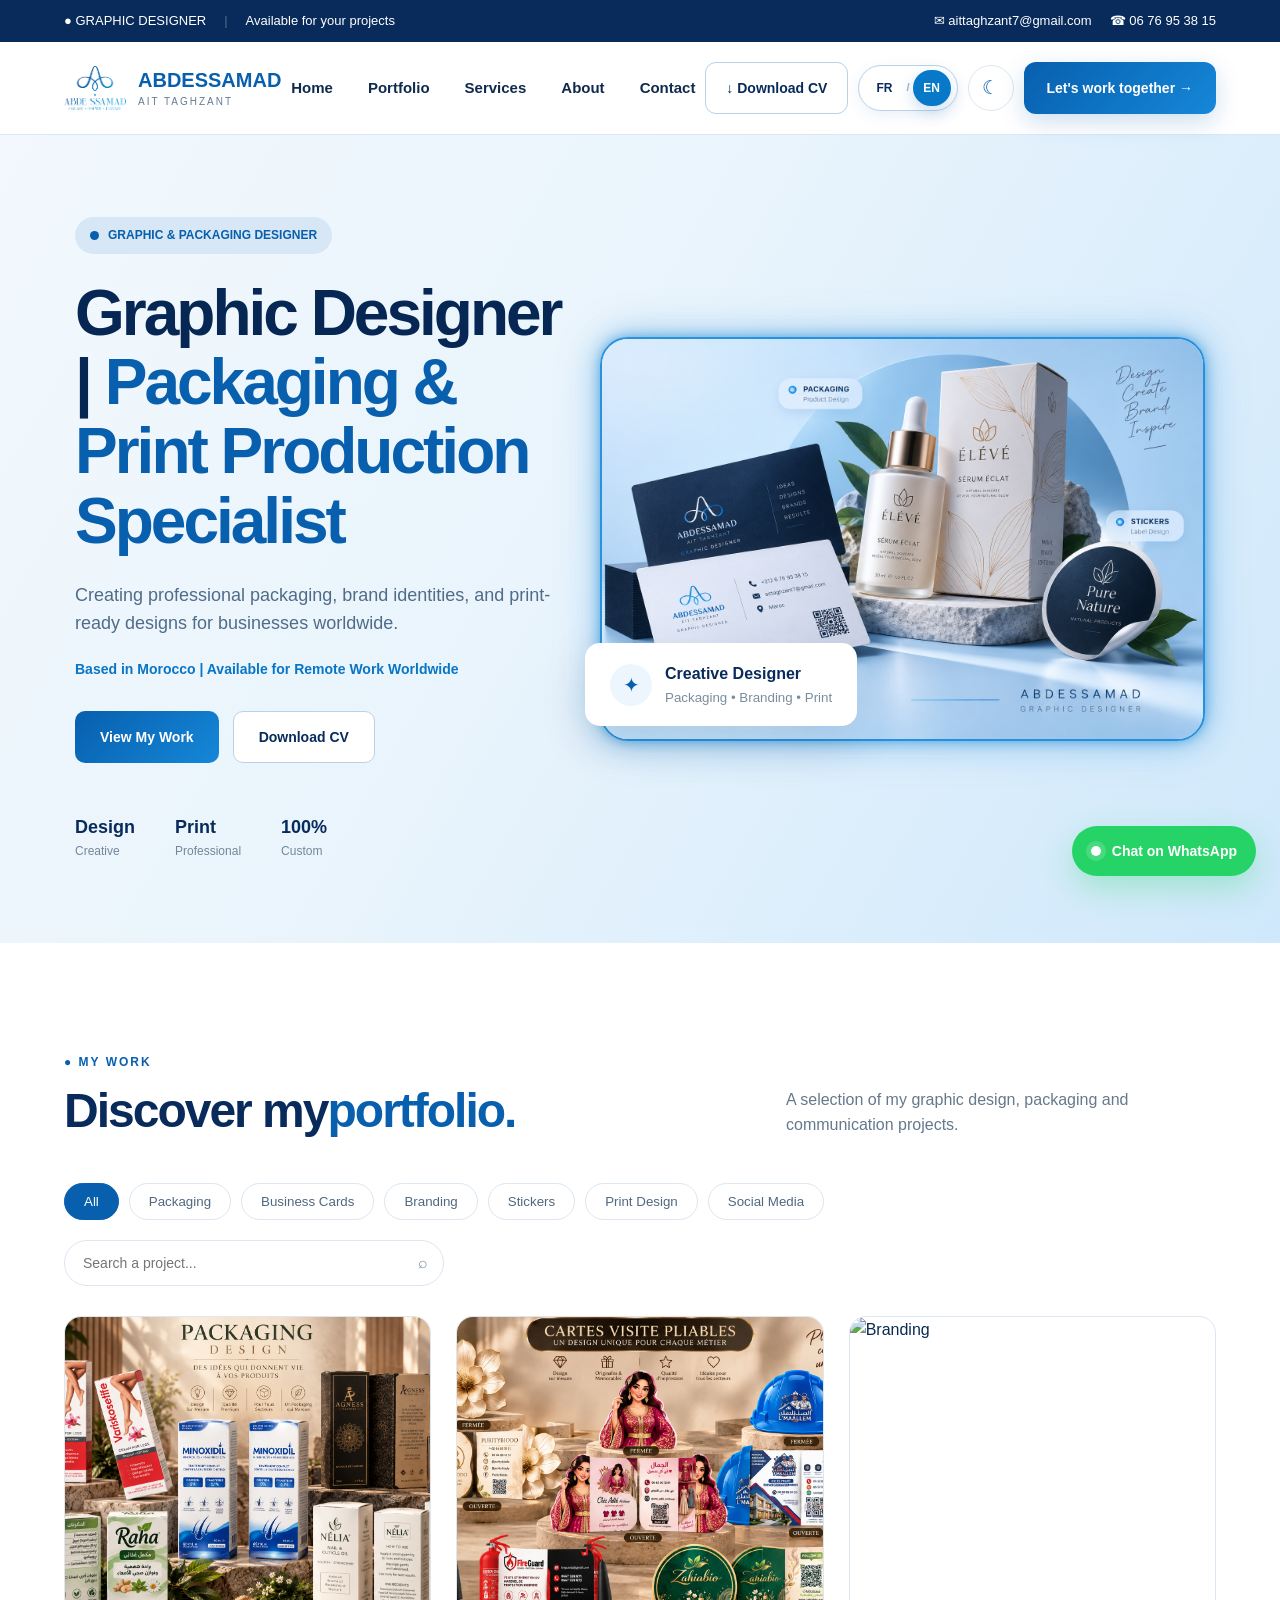
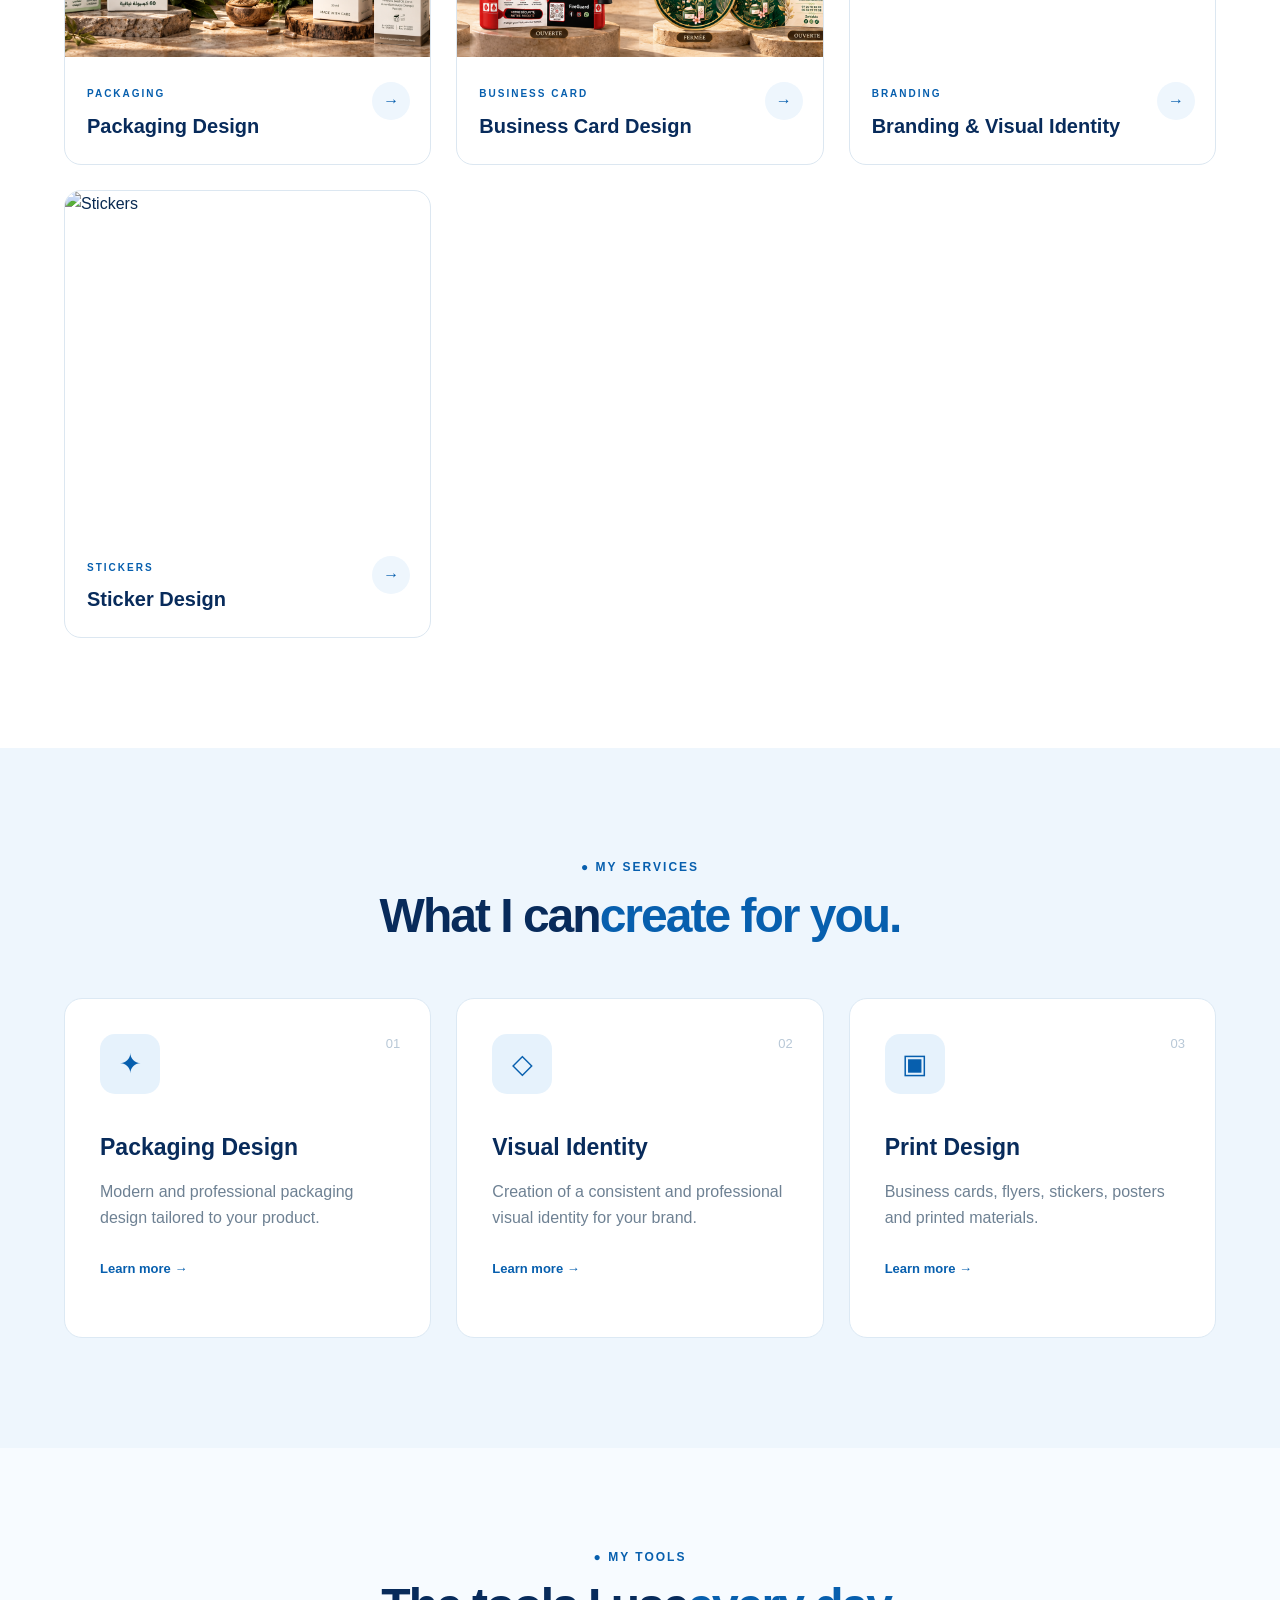
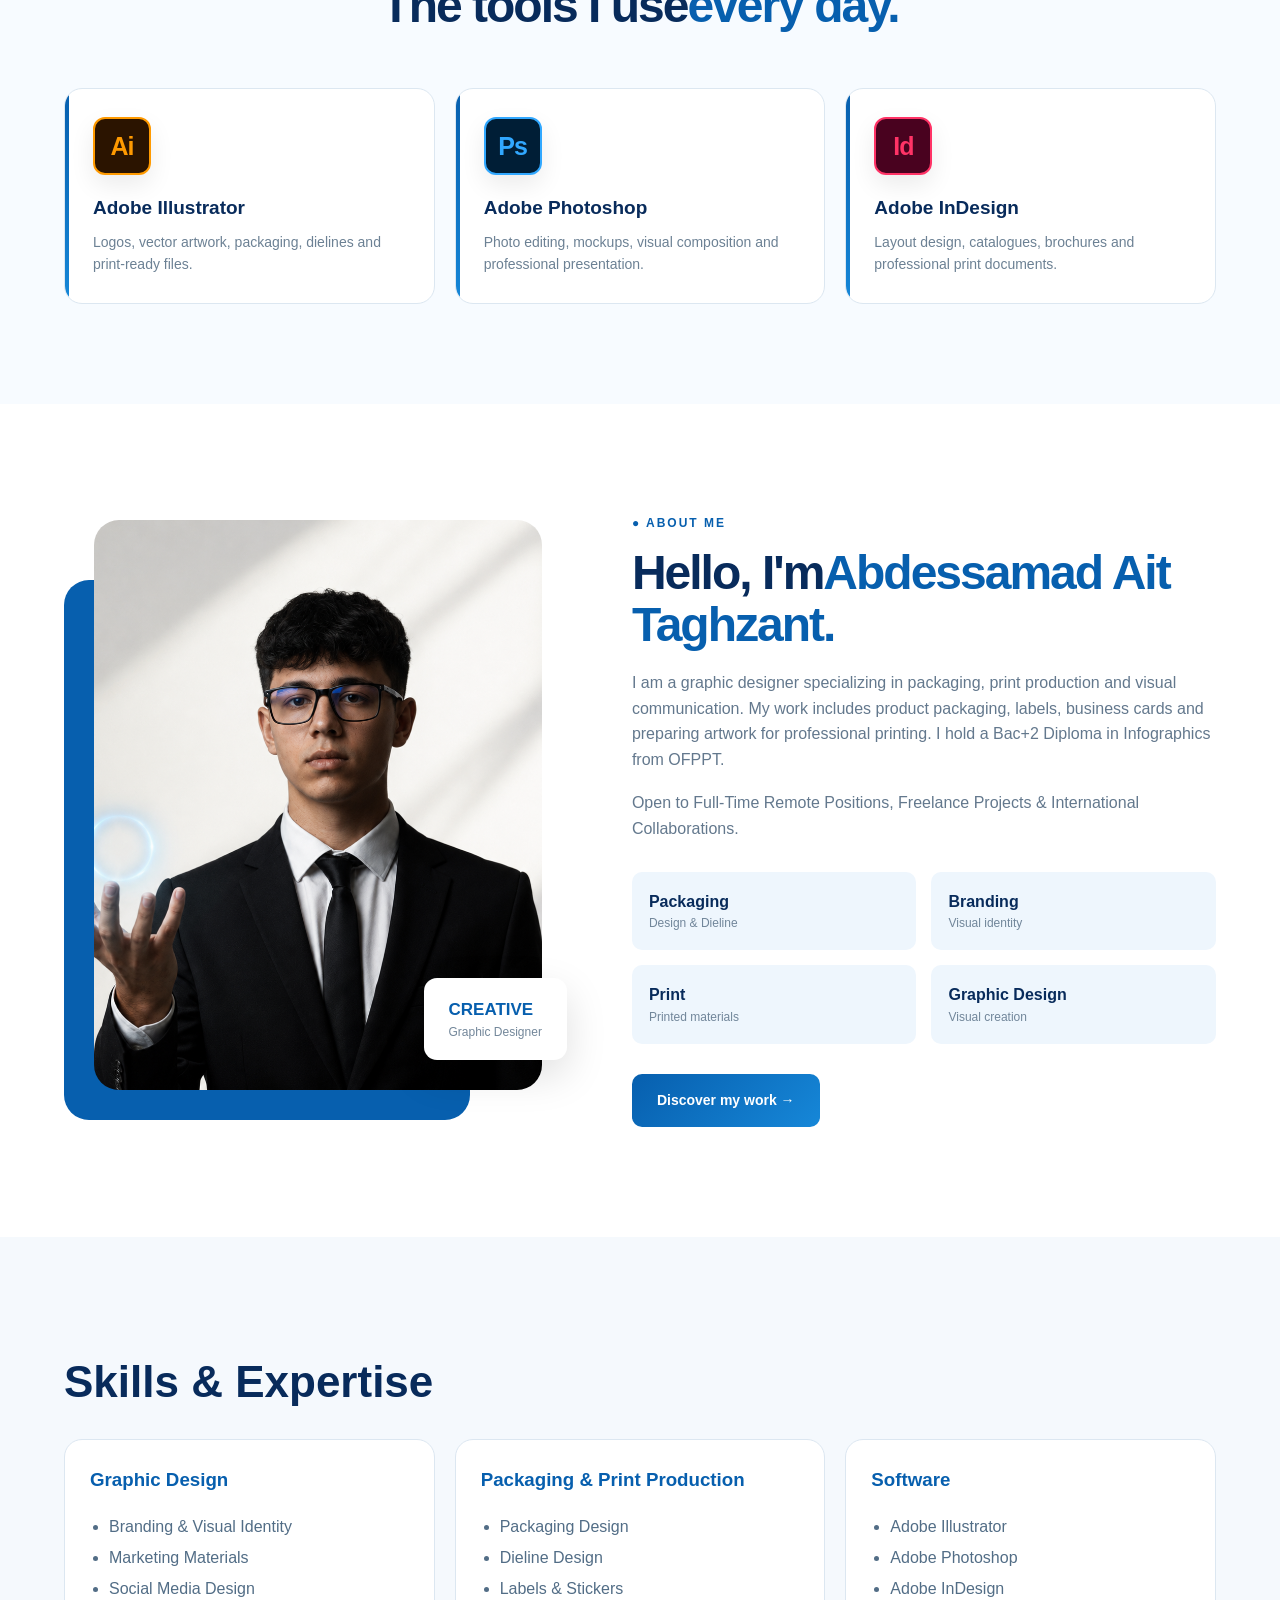
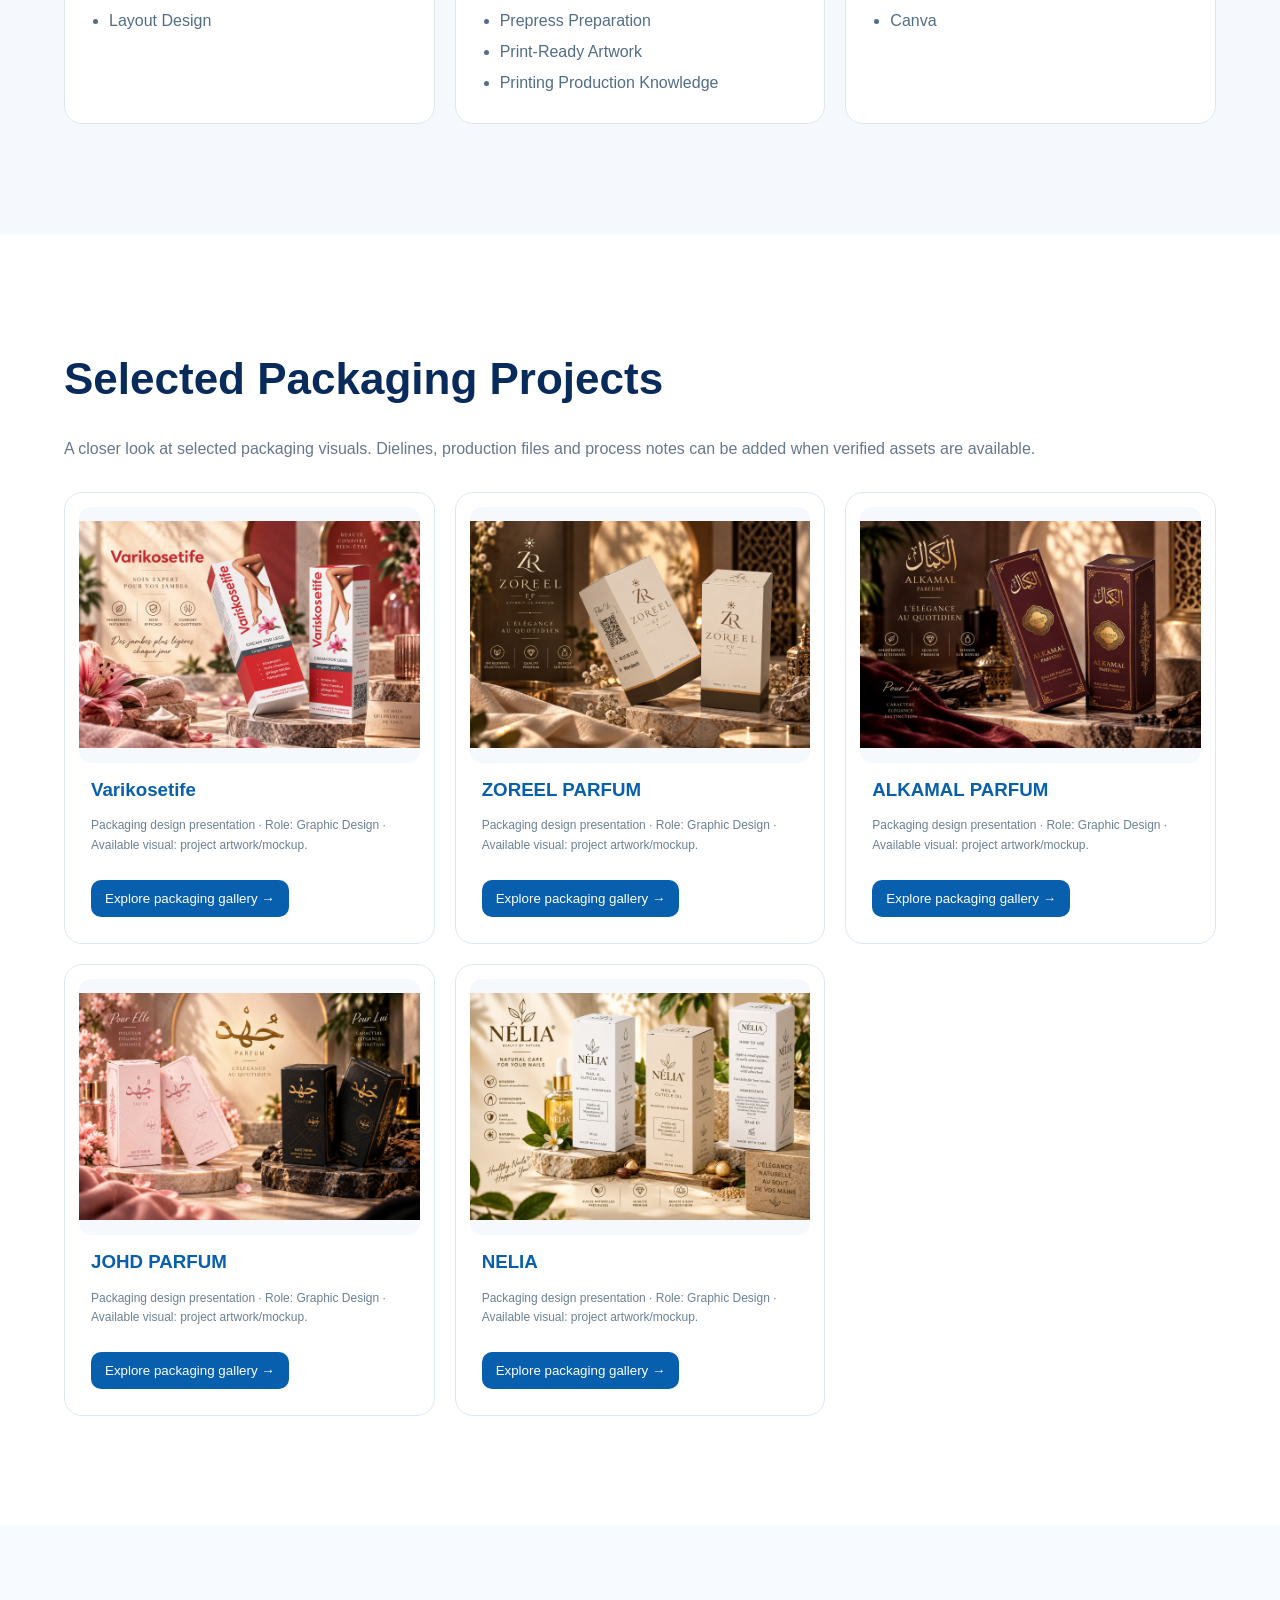
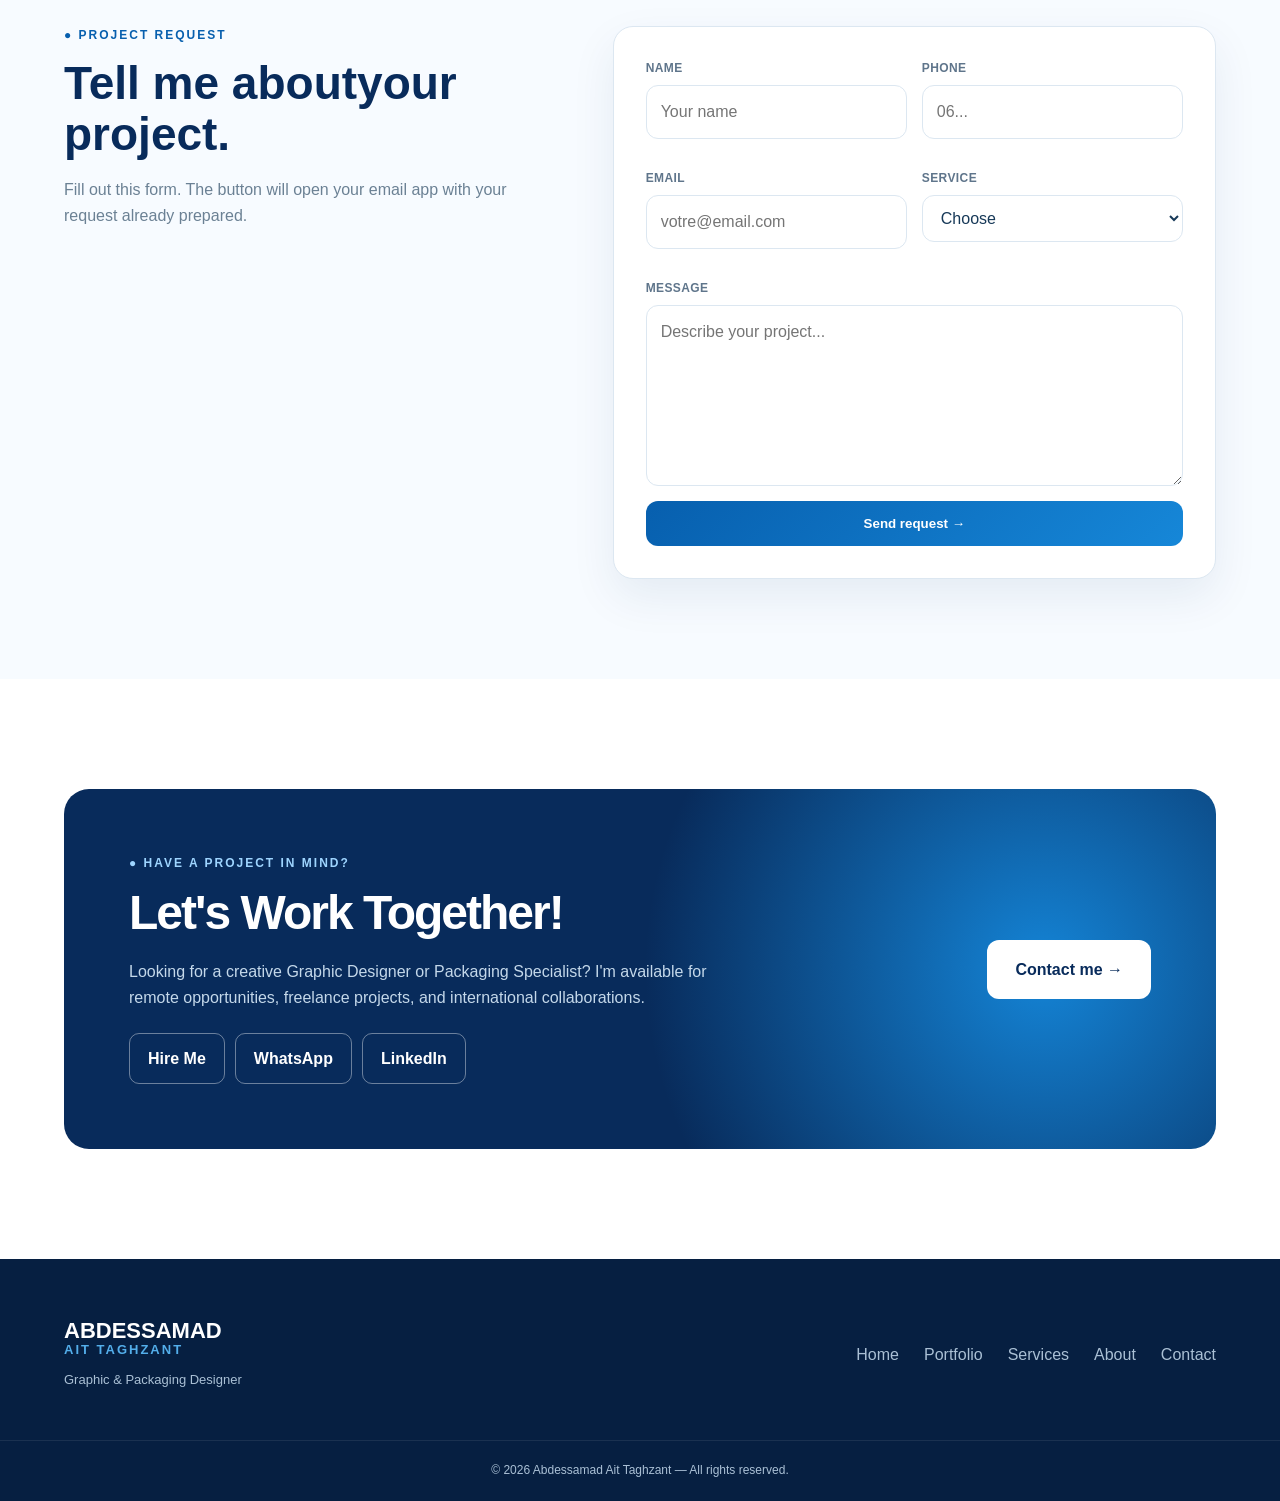
==== commit b16a25db: "Add files via upload" ====
--- a/index.html
+++ b/index.html
@@ -1,16 +1,13 @@
 <!DOCTYPE html>
-<html lang="fr">
+
+<html lang="en">
 <head>
-    <meta charset="UTF-8">
-    <meta name="viewport" content="width=device-width, initial-scale=1.0">
-
-    <title>Abdessamad Ait Taghzant | Graphic Designer</title>
-
-    <link rel="icon" type="image/png" href="my logo white.png">
-
-    <link rel="stylesheet" href="style.css">
-
-    <style>
+<meta charset="utf-8"/>
+<meta content="width=device-width, initial-scale=1.0" name="viewport"/>
+<title>Abdessamad Ait Taghzant | Packaging Designer &amp; Print Production Specialist</title>
+<link href="my logo white.png" rel="icon" type="image/png"/>
+<link href="style.css" rel="stylesheet"/>
+<style>
 
         /* ===================================
            NAVBAR LOGO IMAGE
@@ -1143,1376 +1140,788 @@
 }
 
 </style>
-</head>
-
+<meta content="Abdessamad Ait Taghzant — Graphic Designer specializing in packaging design, dielines, prepress and print-ready artwork. Based in Morocco, available for remote work worldwide." name="description"/><meta content="Graphic Designer, Packaging Designer, Print Production, Prepress, Remote Graphic Designer, Dieline Design, Morocco" name="keywords"/><meta content="website" property="og:type"/><meta content="Abdessamad Ait Taghzant | Graphic &amp; Packaging Designer" property="og:title"/><meta content="Packaging design, branding and print-ready artwork. Based in Morocco, available worldwide." property="og:description"/></head>
 <body>
-
 <!-- =========================
      TOP BAR
 ========================= -->
 <div class="top-bar">
-    <div class="container top-content">
-
-        <div class="top-left">
-            <span>● GRAPHIC DESIGNER</span>
-            <span class="separator">|</span>
-            <span>Disponible pour vos projets</span>
-        </div>
-
-        <div class="top-right">
-
-            <a href="mailto:aittaghzant7@gmail.com">
+<div class="container top-content">
+<div class="top-left">
+<span>● GRAPHIC DESIGNER</span>
+<span class="separator">|</span>
+<span>Disponible pour vos projets</span>
+</div>
+<div class="top-right">
+<a href="mailto:aittaghzant7@gmail.com">
                 ✉ aittaghzant7@gmail.com
             </a>
-
-            <a href="tel:+212676953815">
+<a href="tel:+212676953815">
                 ☎ 06 76 95 38 15
             </a>
-
-        </div>
-
-    </div>
-</div>
-
-
+</div>
+</div>
+</div>
 <!-- =========================
      NAVBAR
 ========================= -->
 <header>
-
-    <div class="container navbar">
-
-        <a href="#accueil" class="logo">
-
-            <div class="logo-icon">
-                <img src="my logo.png"
-                     alt="Abdessamad Ait Taghzant Logo">
-            </div>
-
-            <div class="logo-text">
-                <strong>ABDESSAMAD</strong>
-                <small>AIT TAGHZANT</small>
-            </div>
-
-        </a>
-
-
-
-        <button class="mobile-menu-toggle" id="mobileMenuToggle" type="button"
-                aria-label="Ouvrir le menu" aria-expanded="false">
-            <span></span><span></span><span></span>
-        </button>
-
-        <nav id="mainNav">
-
-            <a href="#accueil">Accueil</a>
-            <a href="#portfolio">Portfolio</a>
-            <a href="#services">Services</a>
-            <a href="#apropos">À propos</a>
-            <a href="#contact">Contact</a>
-
-        </nav>
-
-
-        <div class="nav-actions">
-
-            <a href="cv.html" target="_blank" rel="noopener noreferrer"
-               class="cv-button">
+<div class="container navbar">
+<a class="logo" href="#accueil">
+<div class="logo-icon">
+<img alt="Abdessamad Ait Taghzant Logo" decoding="async" loading="lazy" src="my logo.png"/>
+</div>
+<div class="logo-text">
+<strong>ABDESSAMAD</strong>
+<small>AIT TAGHZANT</small>
+</div>
+</a>
+<button aria-expanded="false" aria-label="Ouvrir le menu" class="mobile-menu-toggle" id="mobileMenuToggle" type="button">
+<span></span><span></span><span></span>
+</button>
+<nav id="mainNav">
+<a href="#accueil">Accueil</a>
+<a href="#portfolio">Portfolio</a>
+<a href="#services">Services</a>
+<a href="#apropos">À propos</a>
+<a href="#contact">Contact</a>
+</nav>
+<div class="nav-actions">
+<a class="cv-button" href="cv.html" rel="noopener noreferrer" target="_blank">
                 ↓ Download CV
             </a>
-
-            <div class="language-switch" id="languageSwitch" title="Changer la langue / Change language">
-                <button type="button" id="langFR" class="active" aria-label="Français">FR</button>
-                <span class="lang-divider">/</span>
-                <button type="button" id="langEN" aria-label="English">EN</button>
-            </div>
-
-            <button class="theme-toggle"
-                    id="themeToggle"
-                    type="button"
-                    aria-label="Changer le thème">
+<div class="language-switch" id="languageSwitch" title="Changer la langue / Change language">
+<button aria-label="Français" class="active" id="langFR" type="button">FR</button>
+<span class="lang-divider">/</span>
+<button aria-label="English" id="langEN" type="button">EN</button>
+</div>
+<button aria-label="Changer le thème" class="theme-toggle" id="themeToggle" type="button">
                 ☾
             </button>
-
-            <a href="#contact-form" class="nav-button">
+<a class="nav-button" href="#contact-form">
                 Travaillons ensemble →
             </a>
-
-        </div>
-
-    </div>
-
+</div>
+</div>
 </header>
-
-
 <!-- =========================
      HERO
 ========================= -->
 <section class="hero" id="accueil">
-
-    <div class="container hero-grid">
-
-
-        <!-- HERO TEXT -->
-
-        <div class="hero-content">
-
-            <div class="hero-badge">
-                <span class="dot"></span>
-                GRAPHIC & PACKAGING DESIGNER
+<div class="container hero-grid">
+<!-- HERO TEXT -->
+<div class="hero-content">
+<div class="hero-badge">
+<span class="dot"></span>
+                GRAPHIC &amp; PACKAGING DESIGNER
             </div>
-
-
-            <h1>
-                Je transforme vos
-                <span> idées en designs </span>
-                qui marquent.
-            </h1>
-
-
-            <p>
-                Création graphique, packaging, identité visuelle
-                et supports imprimés pour donner à votre marque
-                une image professionnelle et unique.
-            </p>
-
-
-            <div class="hero-buttons">
-
-                <a href="#portfolio" class="btn-primary">
-                    Voir mon portfolio →
-                </a>
-
-                <a href="#contact" class="btn-outline">
-                    Me contacter
-                </a>
-
-                <a href="cv.html" target="_blank" rel="noopener noreferrer"
-                   class="btn-outline">
-                    Download CV ↓
-                </a>
-
-            </div>
-
-
-            <div class="hero-stats">
-
-                <div>
-                    <strong>Design</strong>
-                    <span>Créatif</span>
-                </div>
-
-                <div>
-                    <strong>Print</strong>
-                    <span>Professionnel</span>
-                </div>
-
-                <div>
-                    <strong>100%</strong>
-                    <span>Personnalisé</span>
-                </div>
-
-            </div>
-
-        </div>
-
-
-
-        <!-- HERO IMAGE -->
-
-        <div class="hero-image">
-
-            <img src="ChatGPT Image Sep 7, 2026, 11_30_27 PM.png"
-                 alt="Portfolio Abdessamad Ait Taghzant">
-
-            <div class="floating-card">
-                <span>✦</span>
-
-                <div>
-                    <strong>Creative Designer</strong>
-                    <small>Packaging • Branding • Print</small>
-                </div>
-            </div>
-
-        </div>
-
-    </div>
-
+<h1>Graphic Designer | <span>Packaging &amp; Print Production Specialist</span></h1>
+<p>Creating professional packaging, brand identities, and print-ready designs for businesses worldwide.</p><p class="international-location" data-en="Based in Morocco | Available for Remote Work Worldwide" data-fr="Basé au Maroc | Disponible pour le télétravail dans le monde entier">Based in Morocco | Available for Remote Work Worldwide</p>
+<div class="hero-buttons"><a class="btn-primary" data-en="View My Work" data-fr="Voir mes projets" href="#portfolio">View My Work</a><a class="btn-outline" data-en="Download CV" data-fr="Télécharger le CV" href="cv.html" rel="noopener noreferrer" target="_blank">Download CV</a></div>
+<div class="hero-stats">
+<div>
+<strong>Design</strong>
+<span>Créatif</span>
+</div>
+<div>
+<strong>Print</strong>
+<span>Professionnel</span>
+</div>
+<div>
+<strong>100%</strong>
+<span>Personnalisé</span>
+</div>
+</div>
+</div>
+<!-- HERO IMAGE -->
+<div class="hero-image">
+<img alt="Portfolio Abdessamad Ait Taghzant" decoding="async" src="ChatGPT Image Sep 7, 2026, 11_30_27 PM.png"/>
+<div class="floating-card">
+<span>✦</span>
+<div>
+<strong>Creative Designer</strong>
+<small>Packaging • Branding • Print</small>
+</div>
+</div>
+</div>
+</div>
 </section>
-
-
 <!-- =========================
      PORTFOLIO
 ========================= -->
 <section class="portfolio section" id="portfolio">
-
-    <div class="container">
-
-        <div class="section-heading reveal">
-
-            <div>
-
-                <div class="small-title">
+<div class="container">
+<div class="section-heading reveal">
+<div>
+<div class="small-title">
                     ● MES CRÉATIONS
                 </div>
-
-                <h2>
+<h2>
                     Découvrez mon
                     <span> portfolio.</span>
-                </h2>
-
-            </div>
-
-            <p>
+</h2>
+</div>
+<p>
                 Une sélection de mes créations graphiques,
                 projets packaging et supports de communication.
             </p>
-
-        </div>
-
-
-        <!-- =========================
+</div>
+<!-- =========================
              FILTER BUTTONS
         ========================= -->
-
-        <div class="portfolio-toolbar">
-
-            <div class="portfolio-menu">
+<div class="portfolio-toolbar">
+<div class="portfolio-menu">
 <button class="filter-btn active" data-filter="all">
                 Tous
             </button>
-
-            <button class="filter-btn" data-filter="packaging">
+<button class="filter-btn" data-filter="packaging">
                 Packaging
             </button>
-
-            <button class="filter-btn" data-filter="carte">
+<button class="filter-btn" data-filter="carte">
                 Cartes de visite
             </button>
-
-            <button class="filter-btn" data-filter="branding">
+<button class="filter-btn" data-filter="branding">
                 Branding
             </button>
-
-            <button class="filter-btn" data-filter="stickers">
+<button class="filter-btn" data-filter="stickers">
                 Stickers
             </button>
-            </div>
-
-            <div class="portfolio-search">
-                <input type="search"
-                       id="portfolioSearch"
-                       placeholder="Rechercher un projet..."
-                       aria-label="Rechercher un projet">
-                <span>⌕</span>
-            </div>
-
-        </div>
-
-
-        <!-- =========================
+<button class="filter-btn" data-en="Print Design" data-filter="print" data-fr="Design imprimé">Print Design</button><button class="filter-btn" data-en="Social Media" data-filter="social" data-fr="Réseaux sociaux">Social Media</button></div>
+<div class="portfolio-search">
+<input aria-label="Rechercher un projet" id="portfolioSearch" placeholder="Rechercher un projet..." type="search"/>
+<span>⌕</span>
+</div>
+</div>
+<!-- =========================
              CATEGORY COVERS
         ========================= -->
-
-        <div class="portfolio-grid">
-
-
-            <!-- PACKAGING COVER -->
-
-            <div class="project gallery-cover"
-                 data-category="packaging" data-search="packaging cosmétique box premium parfum emballage"
-                 onclick="openGallery('packagingModal')">
-
-                <img
-                    src="ChatGPT Image Sep 13, 2026, 06_55_01 PM.png"
-                    alt="Packaging Design"
-                >
-
-                <div class="project-info">
-
-                    <span>PACKAGING</span>
-
-                    <h3>
+<div class="portfolio-grid">
+<!-- PACKAGING COVER -->
+<div class="project gallery-cover" data-category="packaging" data-search="packaging cosmétique box premium parfum emballage" onclick="openGallery('packagingModal')">
+<img alt="Packaging Design" decoding="async" loading="lazy" src="ChatGPT Image Sep 13, 2026, 06_55_01 PM.png"/>
+<div class="project-info">
+<span>PACKAGING</span>
+<h3>
                         Packaging Design
                     </h3>
-
-                    <div class="project-arrow">
+<div class="project-arrow">
                         →
                     </div>
-
-                </div>
-
-            </div>
-
-
-            <!-- BUSINESS CARD COVER -->
-
-            <div class="project gallery-cover"
-                 data-category="carte" data-search="carte visite business card deco coussin puritybiodo adbi mikhwar lmaallem fire guard zahiabi"
-                 onclick="openGallery('businessModal')">
-
-                <img
-                    src="ChatGPT Image Sep 8, 2026, 12_19_13 AM.png"
-                    alt="Carte de visite"
-                >
-
-                <div class="project-info">
-
-                    <span>CARTE DE VISITE</span>
-
-                    <h3>
+</div>
+</div>
+<!-- BUSINESS CARD COVER -->
+<div class="project gallery-cover" data-category="carte" data-search="carte visite business card deco coussin puritybiodo adbi mikhwar lmaallem fire guard zahiabi" onclick="openGallery('businessModal')">
+<img alt="Carte de visite" decoding="async" loading="lazy" src="ChatGPT Image Sep 8, 2026, 12_19_13 AM.png"/>
+<div class="project-info">
+<span>CARTE DE VISITE</span>
+<h3>
                         Business Card Design
                     </h3>
-
-                    <div class="project-arrow">
+<div class="project-arrow">
                         →
                     </div>
-
-                </div>
-
-            </div>
-
-
-            <!-- BRANDING COVER -->
-
-            <div class="project gallery-cover"
-                 data-category="branding" data-search="branding identité visuelle logo marque"
-                 onclick="openGallery('brandingModal')">
-
-                <img
-                    src="design3.jpg"
-                    alt="Branding"
-                >
-
-                <div class="project-info">
-
-                    <span>BRANDING</span>
-
-                    <h3>
-                        Branding & Identité Visuelle
+</div>
+</div>
+<!-- BRANDING COVER -->
+<div class="project gallery-cover" data-category="branding" data-search="branding identité visuelle logo marque" onclick="openGallery('brandingModal')">
+<img alt="Branding" decoding="async" loading="lazy" src="design3.jpg"/>
+<div class="project-info">
+<span>BRANDING</span>
+<h3>
+                        Branding &amp; Identité Visuelle
                     </h3>
-
-                    <div class="project-arrow">
+<div class="project-arrow">
                         →
                     </div>
-
-                </div>
-
-            </div>
-
-
-            <!-- STICKERS COVER -->
-
-            <div class="project gallery-cover"
-                 data-category="stickers" data-search="stickers étiquettes labels autocollants"
-                 onclick="openGallery('stickersModal')">
-
-                <img
-                    src="design4.jpg"
-                    alt="Stickers"
-                >
-
-                <div class="project-info">
-
-                    <span>STICKERS</span>
-
-                    <h3>
+</div>
+</div>
+<!-- STICKERS COVER -->
+<div class="project gallery-cover" data-category="stickers" data-search="stickers étiquettes labels autocollants" onclick="openGallery('stickersModal')">
+<img alt="Stickers" decoding="async" loading="lazy" src="design4.jpg"/>
+<div class="project-info">
+<span>STICKERS</span>
+<h3>
                         Sticker Design
                     </h3>
-
-                    <div class="project-arrow">
+<div class="project-arrow">
                         →
                     </div>
-
-                </div>
-
-            </div>
-
-
-        </div>
-
-        <div class="no-results" id="noResults">
+</div>
+</div>
+</div>
+<div class="no-results" id="noResults">
             Aucun projet ne correspond à votre recherche.
         </div>
-
-    </div>
-
+</div>
 </section>
-
-
 <!-- ===================================
      PACKAGING GALLERY
 =================================== -->
-
-<div class="portfolio-modal" id="packagingModal" aria-hidden="true">
-
-    <div class="portfolio-modal-content">
-
-        <button class="portfolio-modal-close"
-                type="button"
-                onclick="closeGallery('packagingModal')">
+<div aria-hidden="true" class="portfolio-modal" id="packagingModal">
+<div class="portfolio-modal-content">
+<button class="portfolio-modal-close" onclick="closeGallery('packagingModal')" type="button">
             ×
         </button>
-
-        <div class="portfolio-gallery-header">
-
-            <span>● MES PROJETS</span>
-
-            <h2>
+<div class="portfolio-gallery-header">
+<span>● MES PROJETS</span>
+<h2>
                 Packaging
                 <strong>Designs.</strong>
-            </h2>
-
-            <p>
+</h2>
+<p>
                 Découvrez mes créations de packaging,
                 boîtes produits et présentations mockup.
             </p>
-
-        </div>
-
-
-        <div class="portfolio-gallery-grid">
-
-
-            <div class="portfolio-gallery-item">
-
-                <img
-                    src="Varikosetife.png"
-                    alt="Packaging 1"
-                >
-
-                <div>
-                    <span>PACKAGING</span>
-                    <h3>Varikosetife</h3>
-                </div>
-
-            </div>
-
-
-            <div class="portfolio-gallery-item">
-
-                <img
-                    src="ZOREEL PARFUM.png"
-                    alt="Packaging 2"
-                >
-
-                <div>
-                    <span>PACKAGING</span>
-                    <h3>ZOREEL PARFUM</h3>
-                </div>
-
-            </div>
-
-
-            <div class="portfolio-gallery-item">
-
-                <img
-                    src="ALKAMAL PARFUM.png"
-                    alt="Packaging 3"
-                >
-
-                <div>
-                    <span>PACKAGING</span>
-                    <h3>ALKAMAL PARFUM</h3>
-                </div>
-
-            </div>
-
-
-            <div class="portfolio-gallery-item">
-
-                <img
-                    src="JOHD PARFUM.png"
-                    alt="Packaging 4"
-                >
-
-                <div>
-                    <span>PACKAGING</span>
-                    <h3>JOHD PARFUM</h3>
-                </div>
-
-            </div>
-
-
-            <div class="portfolio-gallery-item">
-
-                <img
-                    src="NELIA.png"
-                    alt="Packaging 5"
-                >
-
-                <div>
-                    <span>PACKAGING</span>
-                    <h3>NELIA</h3>
-                </div>
-
-            </div>
-
-
-            <div class="portfolio-gallery-item">
-
-                <img
-                    src="AGNESS PARFUM.png"
-                    alt="Packaging 6"
-                >
-
-                <div>
-                    <span>PACKAGING</span>
-                    <h3>AGNESS PARFUM</h3>
-                </div>
-
-            </div>
-
-            <div class="portfolio-gallery-item">
-
-                <img
-                    src="RAHA.png"
-                    alt="Packaging 7"
-                >
-
-                <div>
-                    <span>PACKAGING</span>
-                    <h3>RAHA</h3>
-                </div>
-
-            </div>
-
-            <div class="portfolio-gallery-item">
-
-                <img
-                    src="MINOXIFIN.png"
-                    alt="Packaging 8"
-                >
-
-                <div>
-                    <span>PACKAGING</span>
-                    <h3>MINOXIFIN</h3>
-                </div>
-
-            </div>
-
-            <div class="portfolio-gallery-item">
-
-                <img
-                    src="MINOXIDIL 5%25.png"
-                    alt="Packaging 9"
-                >
-
-                <div>
-                    <span>PACKAGING</span>
-                    <h3>MINOXIDIL 5%</h3>
-                </div>
-
-            </div>
-
-
-        </div>
-
-    </div>
-
-</div>
-
-
+</div>
+<div class="portfolio-gallery-grid">
+<div class="portfolio-gallery-item">
+<img alt="Varikosetife — graphic design portfolio project" decoding="async" loading="lazy" src="Varikosetife.png"/>
+<div>
+<span>PACKAGING</span>
+<h3>Varikosetife</h3>
+<p class="project-description">Category: Packaging · Role: Graphic Design · Deliverable: Visual design. Production files and mockups shown only where available.</p></div>
+</div>
+<div class="portfolio-gallery-item">
+<img alt="ZOREEL PARFUM — graphic design portfolio project" decoding="async" loading="lazy" src="ZOREEL PARFUM.png"/>
+<div>
+<span>PACKAGING</span>
+<h3>ZOREEL PARFUM</h3>
+<p class="project-description">Category: Packaging · Role: Graphic Design · Deliverable: Visual design. Production files and mockups shown only where available.</p></div>
+</div>
+<div class="portfolio-gallery-item">
+<img alt="ALKAMAL PARFUM — graphic design portfolio project" decoding="async" loading="lazy" src="ALKAMAL PARFUM.png"/>
+<div>
+<span>PACKAGING</span>
+<h3>ALKAMAL PARFUM</h3>
+<p class="project-description">Category: Packaging · Role: Graphic Design · Deliverable: Visual design. Production files and mockups shown only where available.</p></div>
+</div>
+<div class="portfolio-gallery-item">
+<img alt="JOHD PARFUM — graphic design portfolio project" decoding="async" loading="lazy" src="JOHD PARFUM.png"/>
+<div>
+<span>PACKAGING</span>
+<h3>JOHD PARFUM</h3>
+<p class="project-description">Category: Packaging · Role: Graphic Design · Deliverable: Visual design. Production files and mockups shown only where available.</p></div>
+</div>
+<div class="portfolio-gallery-item">
+<img alt="NELIA — graphic design portfolio project" decoding="async" loading="lazy" src="NELIA.png"/>
+<div>
+<span>PACKAGING</span>
+<h3>NELIA</h3>
+<p class="project-description">Category: Packaging · Role: Graphic Design · Deliverable: Visual design. Production files and mockups shown only where available.</p></div>
+</div>
+<div class="portfolio-gallery-item">
+<img alt="AGNESS PARFUM — graphic design portfolio project" decoding="async" loading="lazy" src="AGNESS PARFUM.png"/>
+<div>
+<span>PACKAGING</span>
+<h3>AGNESS PARFUM</h3>
+<p class="project-description">Category: Packaging · Role: Graphic Design · Deliverable: Visual design. Production files and mockups shown only where available.</p></div>
+</div>
+<div class="portfolio-gallery-item">
+<img alt="RAHA — graphic design portfolio project" decoding="async" loading="lazy" src="RAHA.png"/>
+<div>
+<span>PACKAGING</span>
+<h3>RAHA</h3>
+<p class="project-description">Category: Packaging · Role: Graphic Design · Deliverable: Visual design. Production files and mockups shown only where available.</p></div>
+</div>
+<div class="portfolio-gallery-item">
+<img alt="MINOXIFIN — graphic design portfolio project" decoding="async" loading="lazy" src="MINOXIFIN.png"/>
+<div>
+<span>PACKAGING</span>
+<h3>MINOXIFIN</h3>
+<p class="project-description">Category: Packaging · Role: Graphic Design · Deliverable: Visual design. Production files and mockups shown only where available.</p></div>
+</div>
+<div class="portfolio-gallery-item">
+<img alt="MINOXIDIL 5% — graphic design portfolio project" decoding="async" loading="lazy" src="MINOXIDIL 5%25.png"/>
+<div>
+<span>PACKAGING</span>
+<h3>MINOXIDIL 5%</h3>
+<p class="project-description">Category: Packaging · Role: Graphic Design · Deliverable: Visual design. Production files and mockups shown only where available.</p></div>
+</div>
+</div>
+</div>
+</div>
 <!-- ===================================
      BUSINESS CARD GALLERY
 =================================== -->
-
-<div class="portfolio-modal" id="businessModal" aria-hidden="true">
-
-    <div class="portfolio-modal-content">
-
-        <button class="portfolio-modal-close"
-                type="button"
-                onclick="closeGallery('businessModal')">
+<div aria-hidden="true" class="portfolio-modal" id="businessModal">
+<div class="portfolio-modal-content">
+<button class="portfolio-modal-close" onclick="closeGallery('businessModal')" type="button">
             ×
         </button>
-
-        <div class="portfolio-gallery-header">
-
-            <span>● MES PROJETS</span>
-
-            <h2>
+<div class="portfolio-gallery-header">
+<span>● MES PROJETS</span>
+<h2>
                 Business Card
                 <strong>Designs.</strong>
-            </h2>
-
-            <p>
+</h2>
+<p>
                 Découvrez une sélection de mes créations
                 de cartes de visite.
             </p>
-
-        </div>
-
-
-        <div class="portfolio-gallery-grid">
-
-
-            <div class="portfolio-gallery-item">
-
-                <img
-                    src="ChatGPT Image Sep 7, 2026, 12_08_06 PM.png"
-                    alt="Business Card 1"
-                >
-
-                <div>
-                    <span>CARTE DE VISITE</span>
-                    <h3>Business Card DECO COUSSIN</h3>
-                </div>
-
-            </div>
-
-
-            <div class="portfolio-gallery-item">
-
-                <img
-                    src="ChatGPT Image Sep 8, 2026, 12_11_52 AM.png"
-                    alt="Business Card 2"
-                >
-
-                <div>
-                    <span>CARTE DE VISITE</span>
-                    <h3>Business Card Design PURITYBIODO</h3>
-                </div>
-
-            </div>
-
-
-            <div class="portfolio-gallery-item">
-
-                <img
-                    src="ChatGPT Image Sep 8, 2026, 12_13_40 AM.png"
-                    alt="Business Card 3"
-                >
-
-                <div>
-                    <span>CARTE DE VISITE</span>
-                    <h3>Business Card Design ADBI MIKHWAR </h3>
-                </div>
-
-            </div>
-
-
-            <div class="portfolio-gallery-item">
-
-                <img
-                    src="ChatGPT Image Sep 8, 2026, 12_14_28 AM.png"
-                    alt="Business Card 4"
-                >
-
-                <div>
-                    <span>CARTE DE VISITE</span>
-                    <h3>Business Card Design L'MAALLEM</h3>
-                </div>
-
-            </div>
-
-
-            <div class="portfolio-gallery-item">
-
-                <img
-                    src="ChatGPT Image Sep 8, 2026, 12_15_53 AM.png"
-                    alt="Business Card 5"
-                >
-
-                <div>
-                    <span>CARTE DE VISITE</span>
-                    <h3>Business Card Design FIRE GUARD</h3>
-                </div>
-
-            </div>
-
-
-            <div class="portfolio-gallery-item">
-
-                <img
-                    src="ChatGPT Image Sep 8, 2026, 12_16_31 AM.png"
-                    alt="Business Card 6"
-                >
-
-                <div>
-                    <span>CARTE DE VISITE</span>
-                    <h3>Business Card Design ZAHIABI</h3>
-                </div>
-
-            </div>
-
-
-        </div>
-
-    </div>
-
-</div>
-
-
+</div>
+<div class="portfolio-gallery-grid">
+<div class="portfolio-gallery-item">
+<img alt="Business Card DECO COUSSIN — graphic design portfolio project" decoding="async" loading="lazy" src="ChatGPT Image Sep 7, 2026, 12_08_06 PM.png"/>
+<div>
+<span>CARTE DE VISITE</span>
+<h3>Business Card DECO COUSSIN</h3>
+<p class="project-description">Category: Business Cards · Role: Graphic Design · Deliverable: Visual design. Production files and mockups shown only where available.</p></div>
+</div>
+<div class="portfolio-gallery-item">
+<img alt="Business Card Design PURITYBIODO — graphic design portfolio project" decoding="async" loading="lazy" src="ChatGPT Image Sep 8, 2026, 12_11_52 AM.png"/>
+<div>
+<span>CARTE DE VISITE</span>
+<h3>Business Card Design PURITYBIODO</h3>
+<p class="project-description">Category: Business Cards · Role: Graphic Design · Deliverable: Visual design. Production files and mockups shown only where available.</p></div>
+</div>
+<div class="portfolio-gallery-item">
+<img alt="Business Card Design ADBI MIKHWAR — graphic design portfolio project" decoding="async" loading="lazy" src="ChatGPT Image Sep 8, 2026, 12_13_40 AM.png"/>
+<div>
+<span>CARTE DE VISITE</span>
+<h3>Business Card Design ADBI MIKHWAR </h3>
+<p class="project-description">Category: Business Cards · Role: Graphic Design · Deliverable: Visual design. Production files and mockups shown only where available.</p></div>
+</div>
+<div class="portfolio-gallery-item">
+<img alt="Business Card Design L'MAALLEM — graphic design portfolio project" decoding="async" loading="lazy" src="ChatGPT Image Sep 8, 2026, 12_14_28 AM.png"/>
+<div>
+<span>CARTE DE VISITE</span>
+<h3>Business Card Design L'MAALLEM</h3>
+<p class="project-description">Category: Business Cards · Role: Graphic Design · Deliverable: Visual design. Production files and mockups shown only where available.</p></div>
+</div>
+<div class="portfolio-gallery-item">
+<img alt="Business Card Design FIRE GUARD — graphic design portfolio project" decoding="async" loading="lazy" src="ChatGPT Image Sep 8, 2026, 12_15_53 AM.png"/>
+<div>
+<span>CARTE DE VISITE</span>
+<h3>Business Card Design FIRE GUARD</h3>
+<p class="project-description">Category: Business Cards · Role: Graphic Design · Deliverable: Visual design. Production files and mockups shown only where available.</p></div>
+</div>
+<div class="portfolio-gallery-item">
+<img alt="Business Card Design ZAHIABI — graphic design portfolio project" decoding="async" loading="lazy" src="ChatGPT Image Sep 8, 2026, 12_16_31 AM.png"/>
+<div>
+<span>CARTE DE VISITE</span>
+<h3>Business Card Design ZAHIABI</h3>
+<p class="project-description">Category: Business Cards · Role: Graphic Design · Deliverable: Visual design. Production files and mockups shown only where available.</p></div>
+</div>
+</div>
+</div>
+</div>
 <!-- ===================================
      BRANDING GALLERY
 =================================== -->
-
-<div class="portfolio-modal" id="brandingModal" aria-hidden="true">
-
-    <div class="portfolio-modal-content">
-
-        <button class="portfolio-modal-close"
-                type="button"
-                onclick="closeGallery('brandingModal')">
+<div aria-hidden="true" class="portfolio-modal" id="brandingModal">
+<div class="portfolio-modal-content">
+<button class="portfolio-modal-close" onclick="closeGallery('brandingModal')" type="button">
             ×
         </button>
-
-        <div class="portfolio-gallery-header">
-
-            <span>● MES PROJETS</span>
-
-            <h2>
-                Branding &
+<div class="portfolio-gallery-header">
+<span>● MES PROJETS</span>
+<h2>
+                Branding &amp;
                 <strong>Identité Visuelle.</strong>
-            </h2>
-
-            <p>
+</h2>
+<p>
                 Découvrez mes projets de branding,
                 logos et identités visuelles.
             </p>
-
-        </div>
-
-
-        <div class="portfolio-gallery-grid">
-
-
-            <div class="portfolio-gallery-item">
-                <img src="branding-1.jpg" alt="Branding 1">
-                <div>
-                    <span>BRANDING</span>
-                    <h3>Branding Design 01</h3>
-                </div>
-            </div>
-
-
-            <div class="portfolio-gallery-item">
-                <img src="branding-2.jpg" alt="Branding 2">
-                <div>
-                    <span>BRANDING</span>
-                    <h3>Branding Design 02</h3>
-                </div>
-            </div>
-
-
-            <div class="portfolio-gallery-item">
-                <img src="branding-3.jpg" alt="Branding 3">
-                <div>
-                    <span>BRANDING</span>
-                    <h3>Branding Design 03</h3>
-                </div>
-            </div>
-
-
-            <div class="portfolio-gallery-item">
-                <img src="branding-4.jpg" alt="Branding 4">
-                <div>
-                    <span>BRANDING</span>
-                    <h3>Branding Design 04</h3>
-                </div>
-            </div>
-
-
-            <div class="portfolio-gallery-item">
-                <img src="branding-5.jpg" alt="Branding 5">
-                <div>
-                    <span>BRANDING</span>
-                    <h3>Branding Design 05</h3>
-                </div>
-            </div>
-
-
-            <div class="portfolio-gallery-item">
-                <img src="branding-6.jpg" alt="Branding 6">
-                <div>
-                    <span>BRANDING</span>
-                    <h3>Branding Design 06</h3>
-                </div>
-            </div>
-
-
-        </div>
-
-    </div>
-
-</div>
-
+</div>
+<div class="portfolio-gallery-grid">
+<div class="portfolio-gallery-item">
+<img alt="Branding Design 01 — graphic design portfolio project" decoding="async" loading="lazy" src="branding-1.jpg"/>
+<div>
+<span>BRANDING</span>
+<h3>Branding Design 01</h3>
+<p class="project-description">Category: Branding · Role: Graphic Design · Deliverable: Visual design. Production files and mockups shown only where available.</p></div>
+</div>
+<div class="portfolio-gallery-item">
+<img alt="Branding Design 02 — graphic design portfolio project" decoding="async" loading="lazy" src="branding-2.jpg"/>
+<div>
+<span>BRANDING</span>
+<h3>Branding Design 02</h3>
+<p class="project-description">Category: Branding · Role: Graphic Design · Deliverable: Visual design. Production files and mockups shown only where available.</p></div>
+</div>
+<div class="portfolio-gallery-item">
+<img alt="Branding Design 03 — graphic design portfolio project" decoding="async" loading="lazy" src="branding-3.jpg"/>
+<div>
+<span>BRANDING</span>
+<h3>Branding Design 03</h3>
+<p class="project-description">Category: Branding · Role: Graphic Design · Deliverable: Visual design. Production files and mockups shown only where available.</p></div>
+</div>
+<div class="portfolio-gallery-item">
+<img alt="Branding Design 04 — graphic design portfolio project" decoding="async" loading="lazy" src="branding-4.jpg"/>
+<div>
+<span>BRANDING</span>
+<h3>Branding Design 04</h3>
+<p class="project-description">Category: Branding · Role: Graphic Design · Deliverable: Visual design. Production files and mockups shown only where available.</p></div>
+</div>
+<div class="portfolio-gallery-item">
+<img alt="Branding Design 05 — graphic design portfolio project" decoding="async" loading="lazy" src="branding-5.jpg"/>
+<div>
+<span>BRANDING</span>
+<h3>Branding Design 05</h3>
+<p class="project-description">Category: Branding · Role: Graphic Design · Deliverable: Visual design. Production files and mockups shown only where available.</p></div>
+</div>
+<div class="portfolio-gallery-item">
+<img alt="Branding Design 06 — graphic design portfolio project" decoding="async" loading="lazy" src="branding-6.jpg"/>
+<div>
+<span>BRANDING</span>
+<h3>Branding Design 06</h3>
+<p class="project-description">Category: Branding · Role: Graphic Design · Deliverable: Visual design. Production files and mockups shown only where available.</p></div>
+</div>
+</div>
+</div>
+</div>
 <!-- ===================================
      IMAGE LIGHTBOX
 =================================== -->
-
 <div class="lightbox" id="lightbox">
-
-    <button class="lightbox-close" id="lightboxClose">
+<button class="lightbox-close" id="lightboxClose">
         ×
     </button>
-
-    <button class="lightbox-arrow lightbox-prev" id="lightboxPrev">
+<button class="lightbox-arrow lightbox-prev" id="lightboxPrev">
         ‹
     </button>
-
-    <div class="lightbox-content">
-
-        <img id="lightboxImage"
-             src=""
-             alt="Aperçu du projet">
-
-        <div class="lightbox-counter" id="lightboxCounter">
+<div class="lightbox-content">
+<img alt="Aperçu du projet" decoding="async" id="lightboxImage" loading="lazy" src=""/>
+<div class="lightbox-counter" id="lightboxCounter">
             1 / 1
         </div>
-
-    </div>
-
-    <button class="lightbox-arrow lightbox-next" id="lightboxNext">
+</div>
+<button class="lightbox-arrow lightbox-next" id="lightboxNext">
         ›
     </button>
-
-</div>
-
-
+</div>
 <!-- ===================================
      STICKERS GALLERY
 =================================== -->
-
-<div class="portfolio-modal" id="stickersModal" aria-hidden="true">
-
-    <div class="portfolio-modal-content">
-
-        <button class="portfolio-modal-close"
-                type="button"
-                onclick="closeGallery('stickersModal')">
+<div aria-hidden="true" class="portfolio-modal" id="stickersModal">
+<div class="portfolio-modal-content">
+<button class="portfolio-modal-close" onclick="closeGallery('stickersModal')" type="button">
             ×
         </button>
-
-        <div class="portfolio-gallery-header">
-
-            <span>● MES PROJETS</span>
-
-            <h2>
+<div class="portfolio-gallery-header">
+<span>● MES PROJETS</span>
+<h2>
                 Sticker
                 <strong>Designs.</strong>
-            </h2>
-
-            <p>
+</h2>
+<p>
                 Découvrez mes créations de stickers,
                 étiquettes et supports adhésifs.
             </p>
-
-        </div>
-
-
-        <div class="portfolio-gallery-grid">
-
-
-            <div class="portfolio-gallery-item">
-                <img src="sticker-1.jpg" alt="Sticker 1">
-                <div>
-                    <span>STICKERS</span>
-                    <h3>Sticker Design 01</h3>
-                </div>
-            </div>
-
-
-            <div class="portfolio-gallery-item">
-                <img src="sticker-2.jpg" alt="Sticker 2">
-                <div>
-                    <span>STICKERS</span>
-                    <h3>Sticker Design 02</h3>
-                </div>
-            </div>
-
-
-            <div class="portfolio-gallery-item">
-                <img src="sticker-3.jpg" alt="Sticker 3">
-                <div>
-                    <span>STICKERS</span>
-                    <h3>Sticker Design 03</h3>
-                </div>
-            </div>
-
-
-            <div class="portfolio-gallery-item">
-                <img src="sticker-4.jpg" alt="Sticker 4">
-                <div>
-                    <span>STICKERS</span>
-                    <h3>Sticker Design 04</h3>
-                </div>
-            </div>
-
-
-            <div class="portfolio-gallery-item">
-                <img src="sticker-5.jpg" alt="Sticker 5">
-                <div>
-                    <span>STICKERS</span>
-                    <h3>Sticker Design 05</h3>
-                </div>
-            </div>
-
-
-            <div class="portfolio-gallery-item">
-                <img src="sticker-6.jpg" alt="Sticker 6">
-                <div>
-                    <span>STICKERS</span>
-                    <h3>Sticker Design 06</h3>
-                </div>
-            </div>
-
-
-        </div>
-
-    </div>
-
-</div>
-
-
+</div>
+<div class="portfolio-gallery-grid">
+<div class="portfolio-gallery-item">
+<img alt="Sticker Design 01 — graphic design portfolio project" decoding="async" loading="lazy" src="sticker-1.jpg"/>
+<div>
+<span>STICKERS</span>
+<h3>Sticker Design 01</h3>
+<p class="project-description">Category: Stickers &amp; Labels · Role: Graphic Design · Deliverable: Visual design. Production files and mockups shown only where available.</p></div>
+</div>
+<div class="portfolio-gallery-item">
+<img alt="Sticker Design 02 — graphic design portfolio project" decoding="async" loading="lazy" src="sticker-2.jpg"/>
+<div>
+<span>STICKERS</span>
+<h3>Sticker Design 02</h3>
+<p class="project-description">Category: Stickers &amp; Labels · Role: Graphic Design · Deliverable: Visual design. Production files and mockups shown only where available.</p></div>
+</div>
+<div class="portfolio-gallery-item">
+<img alt="Sticker Design 03 — graphic design portfolio project" decoding="async" loading="lazy" src="sticker-3.jpg"/>
+<div>
+<span>STICKERS</span>
+<h3>Sticker Design 03</h3>
+<p class="project-description">Category: Stickers &amp; Labels · Role: Graphic Design · Deliverable: Visual design. Production files and mockups shown only where available.</p></div>
+</div>
+<div class="portfolio-gallery-item">
+<img alt="Sticker Design 04 — graphic design portfolio project" decoding="async" loading="lazy" src="sticker-4.jpg"/>
+<div>
+<span>STICKERS</span>
+<h3>Sticker Design 04</h3>
+<p class="project-description">Category: Stickers &amp; Labels · Role: Graphic Design · Deliverable: Visual design. Production files and mockups shown only where available.</p></div>
+</div>
+<div class="portfolio-gallery-item">
+<img alt="Sticker Design 05 — graphic design portfolio project" decoding="async" loading="lazy" src="sticker-5.jpg"/>
+<div>
+<span>STICKERS</span>
+<h3>Sticker Design 05</h3>
+<p class="project-description">Category: Stickers &amp; Labels · Role: Graphic Design · Deliverable: Visual design. Production files and mockups shown only where available.</p></div>
+</div>
+<div class="portfolio-gallery-item">
+<img alt="Sticker Design 06 — graphic design portfolio project" decoding="async" loading="lazy" src="sticker-6.jpg"/>
+<div>
+<span>STICKERS</span>
+<h3>Sticker Design 06</h3>
+<p class="project-description">Category: Stickers &amp; Labels · Role: Graphic Design · Deliverable: Visual design. Production files and mockups shown only where available.</p></div>
+</div>
+</div>
+</div>
+</div>
 <!-- =========================
      SERVICES
 ========================= -->
 <section class="services section" id="services">
-
-    <div class="container">
-
-
-        <div class="center-heading reveal">
-
-            <div class="small-title">
+<div class="container">
+<div class="center-heading reveal">
+<div class="small-title">
                 ● MES SERVICES
             </div>
-
-            <h2>
+<h2>
                 Ce que je peux
                 <span>créer pour vous.</span>
-            </h2>
-
-        </div>
-
-
-
-        <div class="services-grid">
-
-
-            <div class="service-card">
-
-                <div class="service-icon">
+</h2>
+</div>
+<div class="services-grid">
+<div class="service-card">
+<div class="service-icon">
                     ✦
                 </div>
-
-                <span class="number">01</span>
-
-                <h3>
+<span class="number">01</span>
+<h3>
                     Packaging Design
                 </h3>
-
-                <p>
+<p>
                     Création de packaging moderne et
                     professionnel adapté à votre produit.
                 </p>
-
-                <a href="#contact">
+<a href="#contact">
                     En savoir plus →
                 </a>
-
-            </div>
-
-
-
-            <div class="service-card">
-
-                <div class="service-icon">
+</div>
+<div class="service-card">
+<div class="service-icon">
                     ◇
                 </div>
-
-                <span class="number">02</span>
-
-                <h3>
+<span class="number">02</span>
+<h3>
                     Identité Visuelle
                 </h3>
-
-                <p>
+<p>
                     Création d'une identité graphique
                     cohérente et professionnelle pour
                     votre marque.
                 </p>
-
-                <a href="#contact">
+<a href="#contact">
                     En savoir plus →
                 </a>
-
-            </div>
-
-
-
-            <div class="service-card">
-
-                <div class="service-icon">
+</div>
+<div class="service-card">
+<div class="service-icon">
                     ▣
                 </div>
-
-                <span class="number">03</span>
-
-                <h3>
+<span class="number">03</span>
+<h3>
                     Print Design
                 </h3>
-
-                <p>
+<p>
                     Cartes de visite, flyers,
                     stickers, affiches et supports
                     imprimés.
                 </p>
-
-                <a href="#contact">
+<a href="#contact">
                     En savoir plus →
                 </a>
-
-            </div>
-
-
-        </div>
-
-    </div>
-
+</div>
+</div>
+</div>
 </section>
-
-
-
-
 <!-- =========================
      TOOLS / SOFTWARE
 ========================= -->
 <section class="tools-section" id="tools">
-
-    <div class="container">
-
-        <div class="center-heading reveal">
-            <div class="small-title">
+<div class="container">
+<div class="center-heading reveal">
+<div class="small-title">
                 ● MES OUTILS
             </div>
-
-            <h2>
+<h2>
                 Les outils que j'utilise
                 <span>au quotidien.</span>
-            </h2>
-        </div>
-
-        <div class="tools-grid adobe-tools-grid">
-
-            <div class="tool-card reveal">
-                <div class="adobe-logo adobe-ai" aria-label="Adobe Illustrator">
-                    <span>Ai</span>
-                </div>
-                <h3>Adobe Illustrator</h3>
-                <p>
+</h2>
+</div>
+<div class="tools-grid adobe-tools-grid">
+<div class="tool-card reveal">
+<div aria-label="Adobe Illustrator" class="adobe-logo adobe-ai">
+<span>Ai</span>
+</div>
+<h3>Adobe Illustrator</h3>
+<p>
                     Logos, vectoriel, packaging, dielines
                     et fichiers prêts pour impression.
                 </p>
-            </div>
-
-            <div class="tool-card reveal reveal-delay-1">
-                <div class="adobe-logo adobe-ps" aria-label="Adobe Photoshop">
-                    <span>Ps</span>
-                </div>
-                <h3>Adobe Photoshop</h3>
-                <p>
+</div>
+<div class="tool-card reveal reveal-delay-1">
+<div aria-label="Adobe Photoshop" class="adobe-logo adobe-ps">
+<span>Ps</span>
+</div>
+<h3>Adobe Photoshop</h3>
+<p>
                     Retouche, mockups, composition visuelle
                     et présentation professionnelle.
                 </p>
-            </div>
-
-            <div class="tool-card reveal reveal-delay-2">
-                <div class="adobe-logo adobe-id" aria-label="Adobe InDesign">
-                    <span>Id</span>
-                </div>
-                <h3>Adobe InDesign</h3>
-                <p>
+</div>
+<div class="tool-card reveal reveal-delay-2">
+<div aria-label="Adobe InDesign" class="adobe-logo adobe-id">
+<span>Id</span>
+</div>
+<h3>Adobe InDesign</h3>
+<p>
                     Mise en page, catalogues, brochures
                     et documents professionnels pour impression.
                 </p>
-            </div>
-
-        </div>
-
-    </div>
-
+</div>
+</div>
+</div>
 </section>
-
 <!-- =========================
      ABOUT
 ========================= -->
 <section class="about section" id="apropos">
-
-    <div class="container about-grid">
-
-
-        <div class="about-image">
-
-            <div class="blue-shape"></div>
-
-            <img src="Futuristic professional portrait with glowing ring.png"
-                 alt="Abdessamad Ait Taghzant">
-
-            <div class="experience">
-                <strong>CREATIVE</strong>
-                <span>Graphic Designer</span>
-            </div>
-
-        </div>
-
-
-
-        <div class="about-content">
-
-            <div class="small-title">
+<div class="container about-grid">
+<div class="about-image">
+<div class="blue-shape"></div>
+<img alt="Abdessamad Ait Taghzant" decoding="async" loading="lazy" src="Futuristic professional portrait with glowing ring.png"/>
+<div class="experience">
+<strong>CREATIVE</strong>
+<span>Graphic Designer</span>
+</div>
+</div>
+<div class="about-content">
+<div class="small-title">
                 ● À PROPOS DE MOI
             </div>
-
-
-            <h2>
+<h2>
                 Bonjour, je suis
                 <span>Abdessamad Ait Taghzant.</span>
-            </h2>
-
-
-            <p>
-                Je suis passionné par le design graphique,
-                le packaging et la création visuelle.
-            </p>
-
-
-            <p>
-                Mon objectif est de transformer chaque idée
-                en une création claire, moderne et professionnelle
-                qui permet à une marque de se démarquer.
-            </p>
-
-
-            <div class="skills">
-
-                <div>
-                    <strong>Packaging</strong>
-                    <span>Design & Dieline</span>
-                </div>
-
-                <div>
-                    <strong>Branding</strong>
-                    <span>Identité visuelle</span>
-                </div>
-
-                <div>
-                    <strong>Print</strong>
-                    <span>Supports imprimés</span>
-                </div>
-
-                <div>
-                    <strong>Graphic Design</strong>
-                    <span>Création visuelle</span>
-                </div>
-
-            </div>
-
-
-            <a href="#portfolio" class="btn-primary">
+</h2><p data-en="I am a graphic designer specializing in packaging, print production and visual communication. My work includes product packaging, labels, business cards and preparing artwork for professional printing. I hold a Bac+2 Diploma in Infographics from OFPPT." data-fr="Je suis graphiste spécialisé en packaging, production imprimée et communication visuelle. Je réalise des emballages, étiquettes, cartes de visite et des fichiers prêts pour l’impression professionnelle. Je suis titulaire d’un diplôme Bac+2 en infographie de l’OFPPT.">I am a graphic designer specializing in packaging, print production and visual communication. My work includes product packaging, labels, business cards and preparing artwork for professional printing. I hold a Bac+2 Diploma in Infographics from OFPPT.</p><p class="availability" data-en="Open to Full-Time Remote Positions, Freelance Projects &amp; International Collaborations." data-fr="Ouvert aux postes à temps plein en télétravail, aux projets freelance et aux collaborations internationales.">Open to Full-Time Remote Positions, Freelance Projects &amp; International Collaborations.</p>
+
+
+<div class="skills">
+<div>
+<strong>Packaging</strong>
+<span>Design &amp; Dieline</span>
+</div>
+<div>
+<strong>Branding</strong>
+<span>Identité visuelle</span>
+</div>
+<div>
+<strong>Print</strong>
+<span>Supports imprimés</span>
+</div>
+<div>
+<strong>Graphic Design</strong>
+<span>Création visuelle</span>
+</div>
+</div>
+<a class="btn-primary" href="#portfolio">
                 Découvrir mes créations →
             </a>
-
-        </div>
-
-    </div>
-
-</section>
-
-
-
-
+</div>
+</div>
+</section><section class="section expertise-section" id="expertise"><div class="container"><h2 data-en="Skills &amp; Expertise" data-fr="Compétences &amp; Expertise">Skills &amp; Expertise</h2><div class="expertise-grid"><div class="expertise-card"><h3 data-en="Graphic Design" data-fr="Design graphique">Graphic Design</h3><ul><li>Branding &amp; Visual Identity</li><li>Marketing Materials</li><li>Social Media Design</li><li>Layout Design</li></ul></div><div class="expertise-card"><h3 data-en="Packaging &amp; Print Production" data-fr="Packaging &amp; production imprimée">Packaging &amp; Print Production</h3><ul><li>Packaging Design</li><li>Dieline Design</li><li>Labels &amp; Stickers</li><li>Prepress Preparation</li><li>Print-Ready Artwork</li><li>Printing Production Knowledge</li></ul></div><div class="expertise-card"><h3 data-en="Software" data-fr="Logiciels">Software</h3><ul><li>Adobe Illustrator</li><li>Adobe Photoshop</li><li>Adobe InDesign</li><li>Canva</li></ul></div></div></div></section><section class="section case-studies-section" id="case-studies"><div class="container"><h2 data-en="Selected Packaging Projects" data-fr="Projets packaging sélectionnés">Selected Packaging Projects</h2><p data-en="A closer look at selected packaging visuals. Dielines, production files and process notes can be added when verified assets are available." data-fr="Un aperçu de projets packaging sélectionnés. Les tracés de découpe, fichiers de production et étapes de création seront ajoutés lorsqu’ils seront disponibles.">A closer look at selected packaging visuals. Dielines, production files and process notes can be added when verified assets are available.</p><div class="case-grid"><article class="case-card"><img alt="Varikosetife — packaging design presentation" loading="lazy" src="Varikosetife.png"/><h3>Varikosetife</h3><p>Packaging design presentation · Role: Graphic Design · Available visual: project artwork/mockup.</p><button class="case-link" data-en="Explore packaging gallery →" data-fr="Voir la galerie packaging →" onclick="openGallery('packagingModal')" type="button">Explore packaging gallery →</button></article><article class="case-card"><img alt="ZOREEL PARFUM — packaging design presentation" loading="lazy" src="ZOREEL PARFUM.png"/><h3>ZOREEL PARFUM</h3><p>Packaging design presentation · Role: Graphic Design · Available visual: project artwork/mockup.</p><button class="case-link" data-en="Explore packaging gallery →" data-fr="Voir la galerie packaging →" onclick="openGallery('packagingModal')" type="button">Explore packaging gallery →</button></article><article class="case-card"><img alt="ALKAMAL PARFUM — packaging design presentation" loading="lazy" src="ALKAMAL PARFUM.png"/><h3>ALKAMAL PARFUM</h3><p>Packaging design presentation · Role: Graphic Design · Available visual: project artwork/mockup.</p><button class="case-link" data-en="Explore packaging gallery →" data-fr="Voir la galerie packaging →" onclick="openGallery('packagingModal')" type="button">Explore packaging gallery →</button></article><article class="case-card"><img alt="JOHD PARFUM — packaging design presentation" loading="lazy" src="JOHD PARFUM.png"/><h3>JOHD PARFUM</h3><p>Packaging design presentation · Role: Graphic Design · Available visual: project artwork/mockup.</p><button class="case-link" data-en="Explore packaging gallery →" data-fr="Voir la galerie packaging →" onclick="openGallery('packagingModal')" type="button">Explore packaging gallery →</button></article><article class="case-card"><img alt="NELIA — packaging design presentation" loading="lazy" src="NELIA.png"/><h3>NELIA</h3><p>Packaging design presentation · Role: Graphic Design · Available visual: project artwork/mockup.</p><button class="case-link" data-en="Explore packaging gallery →" data-fr="Voir la galerie packaging →" onclick="openGallery('packagingModal')" type="button">Explore packaging gallery →</button></article></div></div></section>
 <!-- =========================
      CONTACT FORM
 ========================= -->
 <section class="contact-form-section" id="contact-form">
-
-    <div class="container contact-form-wrap">
-
-        <div class="contact-form-intro reveal">
-
-            <div class="small-title">
+<div class="container contact-form-wrap">
+<div class="contact-form-intro reveal">
+<div class="small-title">
                 ● DEMANDE DE PROJET
             </div>
-
-            <h2>
+<h2>
                 Parlez-moi de
                 <span>votre projet.</span>
-            </h2>
-
-            <p>
+</h2>
+<p>
                 Remplissez ce formulaire. Le bouton ouvrira votre
                 application email avec votre demande déjà préparée.
             </p>
-
-        </div>
-
-
-        <form class="contact-form-card reveal reveal-delay-1"
-              id="contactForm">
-
-            <div class="contact-form-grid">
-
-                <div class="contact-field">
-                    <label for="contactName">NOM</label>
-                    <input id="contactName"
-                           name="name"
-                           type="text"
-                           placeholder="Votre nom"
-                           required>
-                </div>
-
-                <div class="contact-field">
-                    <label for="contactPhone">TÉLÉPHONE</label>
-                    <input id="contactPhone"
-                           name="phone"
-                           type="tel"
-                           placeholder="06..."
-                           required>
-                </div>
-
-                <div class="contact-field">
-                    <label for="contactEmail">EMAIL</label>
-                    <input id="contactEmail"
-                           name="email"
-                           type="email"
-                           placeholder="votre@email.com">
-                </div>
-
-                <div class="contact-field">
-                    <label for="contactService">SERVICE</label>
-                    <select id="contactService"
-                            name="service"
-                            required>
-                        <option value="">Choisir</option>
-                        <option>Packaging Design</option>
-                        <option>Carte de visite</option>
-                        <option>Branding / Identité visuelle</option>
-                        <option>Stickers / Étiquettes</option>
-                        <option>Autre projet</option>
-                    </select>
-                </div>
-
-                <div class="contact-field full">
-                    <label for="contactMessage">MESSAGE</label>
-                    <textarea id="contactMessage"
-                              name="message"
-                              rows="6"
-                              placeholder="Décrivez votre projet..."
-                              required></textarea>
-                </div>
-
-            </div>
-
-            <button type="submit"
-                    class="contact-submit">
+</div>
+<form class="contact-form-card reveal reveal-delay-1" id="contactForm">
+<div class="contact-form-grid">
+<div class="contact-field">
+<label for="contactName">NOM</label>
+<input id="contactName" name="name" placeholder="Votre nom" required="" type="text"/>
+</div>
+<div class="contact-field">
+<label for="contactPhone">TÉLÉPHONE</label>
+<input id="contactPhone" name="phone" placeholder="06..." required="" type="tel"/>
+</div>
+<div class="contact-field">
+<label for="contactEmail">EMAIL</label>
+<input id="contactEmail" name="email" placeholder="votre@email.com" type="email"/>
+</div>
+<div class="contact-field">
+<label for="contactService">SERVICE</label>
+<select id="contactService" name="service" required="">
+<option value="">Choisir</option>
+<option>Packaging Design</option>
+<option>Carte de visite</option>
+<option>Branding / Identité visuelle</option>
+<option>Stickers / Étiquettes</option>
+<option>Autre projet</option>
+</select>
+</div>
+<div class="contact-field full">
+<label for="contactMessage">MESSAGE</label>
+<textarea id="contactMessage" name="message" placeholder="Décrivez votre projet..." required="" rows="6"></textarea>
+</div>
+</div>
+<button class="contact-submit" type="submit">
                 Envoyer la demande →
             </button>
-
-        </form>
-
-    </div>
-
+</form>
+</div>
 </section>
-
 <!-- =========================
      CONTACT
 ========================= -->
 <section class="contact section" id="contact">
-
-    <div class="container contact-box">
-
-
-        <div class="contact-content">
-
-            <div class="small-title white-title">
+<div class="container contact-box">
+<div class="contact-content">
+<div class="small-title white-title">
                 ● UN PROJET EN TÊTE ?
             </div>
-
-            <h2>
-                Créons quelque chose
-                <span>d'unique ensemble.</span>
-            </h2>
-
-            <p>
-                Vous avez besoin d'un design, d'un packaging
-                ou d'une identité visuelle ?
-                Contactez-moi pour discuter de votre projet.
-            </p>
-
-        </div>
-
-
-        <a href="https://wa.me/212676953815"
-           target="_blank"
-           class="contact-button">
+<h2>Let's Work Together!</h2>
+<p>Looking for a creative Graphic Designer or Packaging Specialist? I'm available for remote opportunities, freelance projects, and international collaborations.</p>
+<div class="hire-links"><a class="hire-link" href="mailto:aittaghzant7@gmail.com">Hire Me</a><a class="hire-link" href="https://wa.me/212676953815">WhatsApp</a><a class="hire-link" href="https://www.linkedin.com/in/abdessamad-ait-taghzant-241886427/" rel="noopener noreferrer" target="_blank">LinkedIn</a></div></div>
+<a class="contact-button" href="https://wa.me/212676953815" target="_blank">
 
             Me contacter →
 
         </a>
-
-    </div>
-
+</div>
 </section>
-
-
 <!-- =========================
      FOOTER
 ========================= -->
 <footer>
-
-    <div class="container footer-grid">
-
-
-        <div>
-
-            <a href="#" class="footer-logo">
+<div class="container footer-grid">
+<div>
+<a class="footer-logo" href="#">
                 ABDESSAMAD
                 <span>AIT TAGHZANT</span>
-            </a>
-
-            <p>
-                Graphic & Packaging Designer
+</a>
+<p>
+                Graphic &amp; Packaging Designer
             </p>
-
-        </div>
-
-
-        <div class="footer-menu">
-
-            <a href="#accueil">Accueil</a>
-            <a href="#portfolio">Portfolio</a>
-            <a href="#services">Services</a>
-            <a href="#apropos">À propos</a>
-            <a href="#contact">Contact</a>
-
-        </div>
-
-    </div>
-
-
-    <div class="copyright">
+</div>
+<div class="footer-menu">
+<a href="#accueil">Accueil</a>
+<a href="#portfolio">Portfolio</a>
+<a href="#services">Services</a>
+<a href="#apropos">À propos</a>
+<a href="#contact">Contact</a>
+</div>
+</div>
+<div class="copyright">
         © 2026 Abdessamad Ait Taghzant — Tous droits réservés.
     </div>
-
 </footer>
-
-
 <!-- WHATSAPP CTA -->
-
-<a href="https://wa.me/212676953815?text=Bonjour%20Abdessamad%2C%20je%20souhaite%20discuter%20d%27un%20projet."
-   target="_blank"
-   class="whatsapp-cta"
-   aria-label="Discuter sur WhatsApp">
-
-    <span class="wa-dot"></span>
-    <span class="wa-label">Discuter sur WhatsApp</span>
-
+<a aria-label="Discuter sur WhatsApp" class="whatsapp-cta" href="https://wa.me/212676953815?text=Bonjour%20Abdessamad%2C%20je%20souhaite%20discuter%20d%27un%20projet." target="_blank">
+<span class="wa-dot"></span>
+<span class="wa-label">Discuter sur WhatsApp</span>
 </a>
-
-
 <script>
 
 /* ===================================
@@ -2707,7 +2116,6 @@
 );
 
 </script>
-
 <script>
 window.history.scrollRestoration = "manual";
 
@@ -2717,8 +2125,6 @@
     }
 });
 </script>
-
-
 <script>
 
 /* ===================================
@@ -2951,9 +2357,6 @@
 );
 
 </script>
-
-
-
 <script>
 
 /* ===================================
@@ -3091,14 +2494,6 @@
 });
 
 </script>
-
-
-
-
-
-
-
-
 <script>
 /* ===== FULL SITE FR / EN - EVERY VISIBLE TEXT ===== */
 (function(){
@@ -3167,11 +2562,9 @@
     document.getElementById("langEN")?.addEventListener("click", () => applyLanguage("en"));
 
     window.portfolioSetLanguage = applyLanguage;
-    applyLanguage(localStorage.getItem("portfolio-language") || "fr");
+    applyLanguage(localStorage.getItem("portfolio-language") || "en");
 })();
 </script>
-
-
 <script>
 (function(){
  const toggle=document.getElementById("mobileMenuToggle");
@@ -3189,6 +2582,12 @@
  });
 })();
 </script>
-
-</body>
+<script>
+(function(){
+ const update=()=>{const lang=localStorage.getItem('portfolio-language')||'en';document.querySelectorAll('[data-en][data-fr]').forEach(el=>{el.textContent=el.getAttribute('data-'+lang)});};
+ document.getElementById('langEN')?.addEventListener('click',()=>setTimeout(update,0));
+ document.getElementById('langFR')?.addEventListener('click',()=>setTimeout(update,0));
+ update();
+})();
+</script></body>
 </html>
--- a/style.css
+++ b/style.css
@@ -1,16 +1,4 @@
 /* ============================
-   COLORS
-============================ */
-
-:root{
-    --blue-dark:#082b5b;
-    --blue:#075fae;
-    --blue-light:#1687d8;
-    --blue-soft:#eef6fd;
-    --blue-soft-2:#dcecf9;
-
-    --white:#ffffff;
-    --text:#092a52;/* ============================
    COLORS
 ============================ */
 
@@ -1722,1695 +1710,3 @@
 .case-studies-section{background:#fff}.case-studies-section>.container>p{color:#66788c;margin-bottom:30px}.case-grid{display:grid;grid-template-columns:repeat(3,minmax(0,1fr));gap:20px}.case-card{padding:14px;overflow:hidden}.case-card img{width:100%;height:auto;aspect-ratio:4/3;object-fit:contain;background:#f5f9fd;border-radius:12px}.case-card h3,.case-card p{margin:12px}.case-card p,.project-description{font-size:12px;line-height:1.65;color:#6b8194}.case-link{margin:12px;border:0;background:#075fae;color:white;border-radius:10px;padding:11px 14px;cursor:pointer}.hire-links{display:flex;flex-wrap:wrap;gap:10px;margin-top:22px}.hire-link{padding:12px 18px;border:1px solid rgba(255,255,255,.4);border-radius:10px;color:#fff;font-weight:700}
 body.dark-mode .expertise-section,body.dark-mode .case-studies-section{background:#091827}body.dark-mode .expertise-card,body.dark-mode .case-card{background:#0d1d31;border-color:#244766}body.dark-mode .expertise-section h2,body.dark-mode .case-studies-section h2{color:white}body.dark-mode .expertise-card ul,body.dark-mode .case-card p{color:#a9bdd0}
 @media(max-width:900px){.expertise-grid,.case-grid{grid-template-columns:repeat(2,minmax(0,1fr))}}@media(max-width:650px){.expertise-grid,.case-grid{grid-template-columns:1fr}.hero h1{font-size:clamp(30px,8vw,42px)!important;letter-spacing:-1px!important}.hero-image{width:100%!important}.hero-image>img{width:100%!important;height:auto!important;max-height:none!important}.international-location{font-size:12px!important}.hire-links{gap:8px}}
-
-    --gray:#66788c;
-    --border:#dce7f1;
-}
-
-
-/* ============================
-   RESET
-============================ */
-
-*{
-    margin:0;
-    padding:0;
-    box-sizing:border-box;
-}
-
-html{
-    scroll-behavior:smooth;
-}
-
-body{
-    font-family:Arial, Helvetica, sans-serif;
-    background:#fff;
-    color:var(--text);
-    line-height:1.6;
-}
-
-a{
-    text-decoration:none;
-    color:inherit;
-}
-
-img{
-    width:100%;
-    display:block;
-}
-
-button{
-    font-family:inherit;
-}
-
-.container{
-    width:90%;
-    max-width:1350px;
-    margin:auto;
-}
-
-
-/* ============================
-   TOP BAR
-============================ */
-
-.top-bar{
-    background:var(--blue-dark);
-    color:#fff;
-
-    font-size:13px;
-}
-
-.top-content{
-    min-height:42px;
-
-    display:flex;
-    justify-content:space-between;
-    align-items:center;
-}
-
-.top-left,
-.top-right{
-    display:flex;
-    gap:18px;
-    align-items:center;
-}
-
-.top-right a{
-    transition:.3s;
-}
-
-.top-right a:hover{
-    opacity:.7;
-}
-
-.separator{
-    opacity:.3;
-}
-
-
-/* ============================
-   NAVBAR
-============================ */
-
-header{
-    background:white;
-
-    border-bottom:1px solid var(--border);
-
-    position:sticky;
-    top:0;
-
-    z-index:1000;
-}
-
-.navbar{
-    height:92px;
-
-    display:flex;
-    align-items:center;
-    justify-content:space-between;
-}
-
-.logo{
-    display:flex;
-    align-items:center;
-    gap:12px;
-}
-
-.logo-icon{
-    width:50px;
-    height:50px;
-
-    border-radius:12px;
-
-    background:
-    linear-gradient(
-        135deg,
-        var(--blue-dark),
-        var(--blue-light)
-    );
-
-    display:flex;
-    align-items:center;
-    justify-content:center;
-
-    color:white;
-
-    font-size:25px;
-    font-weight:900;
-}
-
-.logo-text{
-    display:flex;
-    flex-direction:column;
-
-    line-height:1.1;
-}
-
-.logo-text strong{
-    color:var(--blue);
-    font-size:20px;
-}
-
-.logo-text small{
-    color:#657c93;
-
-    font-size:10px;
-
-    letter-spacing:2px;
-
-    margin-top:5px;
-}
-
-nav{
-    display:flex;
-    align-items:center;
-    gap:35px;
-}
-
-nav a{
-    font-size:15px;
-    font-weight:700;
-
-    color:#102a4d;
-
-    position:relative;
-}
-
-nav a::after{
-    content:"";
-
-    position:absolute;
-
-    left:0;
-    bottom:-8px;
-
-    width:0;
-    height:2px;
-
-    background:var(--blue);
-
-    transition:.3s;
-}
-
-nav a:hover::after{
-    width:100%;
-}
-
-.nav-button{
-    padding:15px 23px;
-
-    border-radius:12px;
-
-    background:
-    linear-gradient(
-        135deg,
-        var(--blue),
-        var(--blue-light)
-    );
-
-    color:white;
-
-    font-weight:bold;
-
-    font-size:14px;
-
-    box-shadow:
-    0 8px 25px rgba(7,95,174,.20);
-
-    transition:.3s;
-}
-
-.nav-button:hover{
-    transform:translateY(-2px);
-}
-
-
-/* ============================
-   HERO
-============================ */
-
-.hero{
-    padding:0;
-    background:#eef6fd;
-}
-
-.hero-grid{
-    width:100%;
-    max-width:none;
-
-    min-height:calc(100vh - 92px);
-
-    margin:0;
-
-    padding:70px 75px;
-
-    display:grid;
-
-    grid-template-columns:
-    0.9fr 1.1fr;
-
-    align-items:center;
-
-    gap:30px;
-
-    background:
-    linear-gradient(
-        120deg,
-        #f2f8fd 0%,
-        #e9f4fc 45%,
-        #cfe8fb 100%
-    );
-
-    overflow:hidden;
-}
-
-.hero-badge{
-    display:inline-flex;
-
-    align-items:center;
-
-    gap:9px;
-
-    background:#d7e7f5;
-
-    padding:9px 15px;
-
-    border-radius:30px;
-
-    font-size:12px;
-
-    font-weight:800;
-
-    color:var(--blue);
-
-    margin-bottom:25px;
-}
-
-.dot{
-    width:9px;
-    height:9px;
-
-    border-radius:50%;
-
-    background:var(--blue);
-}
-
-.hero-content{
-    position:relative;
-    z-index:2;
-}
-
-.hero h1{
-    font-size:64px;
-
-    line-height:1.08;
-
-    letter-spacing:-3px;
-
-    color:#062653;
-
-    max-width:650px;
-
-    margin-bottom:25px;
-}
-
-.hero h1 span{
-    color:#075fae;
-}
-
-.hero-content > p{
-    max-width:590px;
-
-    color:#506c88;
-
-    font-size:18px;
-
-    margin-bottom:30px;
-}
-
-.hero-buttons{
-    display:flex;
-    gap:14px;
-
-    margin-bottom:50px;
-}
-
-.btn-primary{
-    display:inline-block;
-
-    padding:15px 25px;
-
-    border-radius:10px;
-
-    background:
-    linear-gradient(
-        135deg,
-        var(--blue),
-        var(--blue-light)
-    );
-
-    color:white;
-
-    font-size:14px;
-
-    font-weight:700;
-
-    transition:.3s;
-}
-
-.btn-primary:hover{
-    transform:translateY(-3px);
-
-    box-shadow:
-    0 10px 25px rgba(7,95,174,.22);
-}
-
-.btn-outline{
-    padding:14px 25px;
-
-    border-radius:10px;
-
-    border:1px solid #b9d2e8;
-
-    background:white;
-
-    color:var(--blue-dark);
-
-    font-weight:700;
-
-    font-size:14px;
-}
-
-.hero-stats{
-    display:flex;
-    gap:40px;
-}
-
-.hero-stats div{
-    display:flex;
-    flex-direction:column;
-}
-
-.hero-stats strong{
-    font-size:18px;
-
-    color:var(--blue-dark);
-}
-
-.hero-stats span{
-    color:#73879a;
-
-    font-size:12px;
-}
-
-
-/* ============================
-   HERO IMAGE
-============================ */
-
-.hero-image{
-    position:relative;
-
-    width:100%;
-
-    display:flex;
-    align-items:center;
-    justify-content:center;
-
-    overflow:visible;
-}
-
-.hero-image > img{
-        width:100%;
-    height:auto;
-
-    max-width:100%;
-
-    object-fit:contain;
-    object-position:center;
-
-    display:block;
-
-    border-radius:28px;
-
-    border:2px solid rgba(22,135,216,.9);
-
-    box-shadow:
-        0 0 12px rgba(22,135,216,.55),
-        0 0 28px rgba(22,135,216,.35),
-        0 0 50px rgba(22,135,216,.18);
-
-    overflow:hidden;
-
-    transition:
-        transform .3s ease,
-        box-shadow .3s ease;
-}
-
-.hero-image > img:hover{
-    box-shadow:
-        0 0 16px rgba(22,135,216,.75),
-        0 0 35px rgba(22,135,216,.50),
-        0 0 65px rgba(22,135,216,.28);
-
-    transform:translateY(-3px);
-}
-
-
-.floating-card{
-    position:absolute;
-
-    bottom:15px;
-    left:-15px;
-
-    display:flex;
-    align-items:center;
-
-    gap:13px;
-
-    padding:18px 25px;
-
-    background:white;
-
-    border-radius:15px;
-
-    box-shadow:
-    0 15px 45px rgba(7,44,81,.15);
-}
-
-.floating-card > span{
-    width:42px;
-    height:42px;
-
-    display:flex;
-    justify-content:center;
-    align-items:center;
-
-    background:var(--blue-soft);
-
-    border-radius:50%;
-
-    color:var(--blue);
-
-    font-size:20px;
-}
-
-.floating-card div{
-    display:flex;
-    flex-direction:column;
-}
-
-.floating-card strong{
-    color:var(--blue-dark);
-}
-
-.floating-card small{
-    color:#7a8d9e;
-}
-
-
-/* ============================
-   SECTIONS
-============================ */
-
-.section{
-    padding:110px 0;
-}
-
-.small-title{
-    color:var(--blue);
-
-    font-size:12px;
-
-    font-weight:800;
-
-    letter-spacing:2px;
-
-    margin-bottom:13px;
-}
-
-.section-heading{
-    display:flex;
-
-    justify-content:space-between;
-
-    align-items:flex-end;
-
-    margin-bottom:45px;
-}
-
-.section-heading h2,
-.center-heading h2,
-.about-content h2{
-    font-size:48px;
-
-    line-height:1.1;
-
-    letter-spacing:-2px;
-
-    color:var(--blue-dark);
-}
-
-.section-heading h2 span,
-.center-heading h2 span,
-.about-content h2 span{
-    color:var(--blue);
-}
-
-.section-heading > p{
-    max-width:430px;
-
-    color:var(--gray);
-}
-
-
-/* ============================
-   PORTFOLIO
-============================ */
-
-.portfolio{
-    background:#fff;
-}
-
-.portfolio-menu{
-    display:flex;
-
-    gap:10px;
-
-    flex-wrap:wrap;
-
-    margin-bottom:30px;
-}
-
-.portfolio-menu button{
-    border:1px solid var(--border);
-
-    background:white;
-
-    padding:10px 19px;
-
-    border-radius:30px;
-
-    cursor:pointer;
-
-    color:#51687f;
-
-    transition:.3s;
-}
-
-.portfolio-menu button:hover,
-.portfolio-menu .active{
-    background:var(--blue);
-
-    border-color:var(--blue);
-
-    color:white;
-}
-
-.portfolio-grid{
-    display:grid;
-
-    grid-template-columns:
-    repeat(3,1fr);
-
-    gap:25px;
-}
-
-.project{
-    border-radius:17px;
-
-    overflow:hidden;
-
-    background:white;
-
-    border:1px solid var(--border);
-
-    transition:.35s;
-}
-
-.project:hover{
-    transform:translateY(-7px);
-
-    box-shadow:
-    0 20px 45px rgba(7,54,100,.12);
-}
-
-.project > img{
-    height:340px;
-
-    object-fit:cover;
-
-    transition:.5s;
-}
-
-.project:hover > img{
-    transform:scale(1.03);
-}
-
-.project-info{
-    padding:22px;
-
-    position:relative;
-}
-
-.project-info span{
-    color:var(--blue);
-
-    font-size:10px;
-
-    font-weight:bold;
-
-    letter-spacing:2px;
-}
-
-.project-info h3{
-    font-size:20px;
-
-    margin-top:5px;
-
-    color:var(--blue-dark);
-}
-
-.project-arrow{
-    position:absolute;
-
-    right:20px;
-    top:25px;
-
-    width:38px;
-    height:38px;
-
-    display:flex;
-
-    align-items:center;
-    justify-content:center;
-
-    border-radius:50%;
-
-    background:var(--blue-soft);
-
-    color:var(--blue);
-}
-
-
-/* ============================
-   SERVICES
-============================ */
-
-.services{
-    background:var(--blue-soft);
-}
-
-.center-heading{
-    text-align:center;
-
-    max-width:650px;
-
-    margin:
-    0 auto 55px;
-}
-
-.services-grid{
-    display:grid;
-
-    grid-template-columns:
-    repeat(3,1fr);
-
-    gap:25px;
-}
-
-.service-card{
-    background:white;
-
-    padding:35px;
-
-    min-height:340px;
-
-    border-radius:18px;
-
-    border:1px solid #dce9f4;
-
-    position:relative;
-
-    transition:.3s;
-}
-
-.service-card:hover{
-    transform:translateY(-8px);
-
-    border-color:#a8cce9;
-
-    box-shadow:
-    0 20px 45px rgba(8,66,117,.10);
-}
-
-.service-icon{
-    width:60px;
-    height:60px;
-
-    border-radius:15px;
-
-    background:#e6f2fc;
-
-    display:flex;
-    align-items:center;
-    justify-content:center;
-
-    color:var(--blue);
-
-    font-size:27px;
-
-    margin-bottom:35px;
-}
-
-.number{
-    position:absolute;
-
-    top:35px;
-    right:30px;
-
-    color:#b8c8d7;
-
-    font-size:13px;
-}
-
-.service-card h3{
-    font-size:23px;
-
-    color:var(--blue-dark);
-
-    margin-bottom:13px;
-}
-
-.service-card p{
-    color:#6e8193;
-
-    margin-bottom:25px;
-}
-
-.service-card a{
-    color:var(--blue);
-
-    font-weight:bold;
-
-    font-size:13px;
-}
-
-
-/* ============================
-   ABOUT
-============================ */
-
-.about{
-    background:white;
-}
-
-.about-grid{
-    display:grid;
-
-    grid-template-columns:
-    .9fr 1.1fr;
-
-    gap:90px;
-
-    align-items:center;
-}
-
-.about-image{
-    position:relative;
-
-    padding-left:30px;
-    padding-bottom:30px;
-}
-
-.about-image > img{
-    height:570px;
-
-    object-fit:cover;
-
-    border-radius:25px;
-
-    position:relative;
-
-    z-index:2;
-}
-
-.blue-shape{
-    position:absolute;
-
-    width:85%;
-    height:90%;
-
-    bottom:0;
-    left:0;
-
-    border-radius:25px;
-
-    background:var(--blue);
-
-    z-index:1;
-}
-
-.experience{
-    position:absolute;
-
-    z-index:3;
-
-    right:-25px;
-    bottom:60px;
-
-    background:white;
-
-    padding:18px 25px;
-
-    border-radius:13px;
-
-    box-shadow:
-    0 15px 40px rgba(0,0,0,.13);
-
-    display:flex;
-
-    flex-direction:column;
-}
-
-.experience strong{
-    color:var(--blue);
-
-    font-size:17px;
-}
-
-.experience span{
-    color:#73879a;
-
-    font-size:12px;
-}
-
-.about-content > p{
-    color:#63788d;
-
-    margin:18px 0;
-
-    max-width:600px;
-}
-
-.skills{
-    display:grid;
-
-    grid-template-columns:
-    repeat(2,1fr);
-
-    gap:15px;
-
-    margin:
-    30px 0;
-}
-
-.skills div{
-    padding:17px;
-
-    border-radius:10px;
-
-    background:var(--blue-soft);
-
-    display:flex;
-
-    flex-direction:column;
-}
-
-.skills strong{
-    color:var(--blue-dark);
-}
-
-.skills span{
-    color:#71869a;
-
-    font-size:12px;
-}
-
-
-/* ============================
-   CONTACT
-============================ */
-
-.contact{
-    background:white;
-}
-
-.contact-box{
-    min-height:350px;
-
-    padding:65px;
-
-    border-radius:25px;
-
-    background:
-    radial-gradient(
-        circle at 85% 50%,
-        #1484d6,
-        transparent 40%
-    ),
-    var(--blue-dark);
-
-    color:white;
-
-    display:flex;
-
-    align-items:center;
-    justify-content:space-between;
-
-    gap:50px;
-}
-
-.white-title{
-    color:#9ed5ff;
-}
-
-.contact-content h2{
-    font-size:48px;
-
-    max-width:700px;
-
-    line-height:1.1;
-
-    letter-spacing:-2px;
-
-    margin-bottom:20px;
-}
-
-.contact-content h2 span{
-    color:#6fc1ff;
-}
-
-.contact-content p{
-    max-width:600px;
-
-    color:#c4d8ea;
-}
-
-.contact-button{
-    flex-shrink:0;
-
-    padding:17px 28px;
-
-    background:white;
-
-    color:var(--blue-dark);
-
-    border-radius:12px;
-
-    font-weight:bold;
-
-    transition:.3s;
-}
-
-.contact-button:hover{
-    transform:translateY(-4px);
-}
-
-
-/* ============================
-   FOOTER
-============================ */
-
-footer{
-    background:#061f41;
-
-    color:#aac0d5;
-
-    padding-top:60px;
-}
-
-.footer-grid{
-    display:flex;
-
-    justify-content:space-between;
-
-    align-items:center;
-
-    padding-bottom:50px;
-}
-
-.footer-logo{
-    display:flex;
-
-    flex-direction:column;
-
-    color:white;
-
-    font-size:22px;
-
-    font-weight:900;
-
-    line-height:1.1;
-}
-
-.footer-logo span{
-    color:#53aeea;
-
-    font-size:13px;
-
-    letter-spacing:2px;
-}
-
-.footer-grid p{
-    font-size:13px;
-
-    margin-top:12px;
-}
-
-.footer-menu{
-    display:flex;
-
-    gap:25px;
-}
-
-.footer-menu a{
-    transition:.3s;
-}
-
-.footer-menu a:hover{
-    color:white;
-}
-
-.copyright{
-    text-align:center;
-
-    border-top:
-    1px solid rgba(255,255,255,.08);
-
-    padding:20px;
-
-    font-size:12px;
-}
-
-
-/* ============================
-   WHATSAPP
-============================ */
-
-.whatsapp{
-    position:fixed;
-
-    right:25px;
-    bottom:25px;
-
-    width:58px;
-    height:58px;
-
-    border-radius:50%;
-
-    background:#25D366;
-
-    color:white;
-
-    display:flex;
-
-    justify-content:center;
-    align-items:center;
-
-    font-size:24px;
-
-    z-index:1000;
-
-    box-shadow:
-    0 8px 25px rgba(0,0,0,.20);
-
-    transition:.3s;
-}
-
-.whatsapp:hover{
-    transform:scale(1.08);
-}
-
-
-/* ============================
-   RESPONSIVE
-============================ */
-
-@media(max-width:1000px){
-
-    nav{
-        display:none;
-    }
-
-    .hero-grid{
-        grid-template-columns:1fr;
-
-        min-height:auto;
-
-        padding:50px 35px;
-    }
-
-    .hero h1{
-        font-size:52px;
-    }
-
-    .hero-image{
-        width:100%;
-        max-width:none;
-    }
-
-    .portfolio-grid{
-        grid-template-columns:
-        repeat(2,1fr);
-    }
-
-    .services-grid{
-        grid-template-columns:1fr;
-    }
-
-    .about-grid{
-        grid-template-columns:1fr;
-    }
-
-}
-
-
-@media(max-width:700px){
-
-    .container{
-        width:92%;
-    }
-
-    .top-right{
-        display:none;
-    }
-
-    .top-content{
-        justify-content:center;
-    }
-
-    .top-left .separator,
-    .top-left span:last-child{
-        display:none;
-    }
-
-    .navbar{
-        height:75px;
-    }
-
-    .nav-button{
-        display:none;
-    }
-
-    .logo-icon{
-        width:43px;
-        height:43px;
-    }
-
-    .hero{
-        padding:0;
-    }
-
-    .hero-grid{
-        padding:40px 20px;
-
-        gap:35px;
-    }
-
-    .hero h1{
-        font-size:40px;
-
-        letter-spacing:-2px;
-    }
-
-    .hero-content > p{
-        font-size:16px;
-    }
-
-    .hero-buttons{
-        flex-direction:column;
-
-        align-items:flex-start;
-    }
-
-    .hero-stats{
-        gap:20px;
-
-        flex-wrap:wrap;
-    }
-
-    .hero-image > img{
-        width:100%;
-        height:auto;
-
-        object-fit:contain;
-        object-position:center;
-    
-        border-radius:22px;
-        border:1px solid rgba(22,135,216,.85);
-        box-shadow:
-            0 0 10px rgba(22,135,216,.40),
-            0 0 22px rgba(22,135,216,.22);
-    }
-
-    .floating-card{
-        position:relative;
-
-        left:auto;
-        bottom:auto;
-
-        margin-top:15px;
-    }
-
-    .section{
-        padding:75px 0;
-    }
-
-    .section-heading{
-        display:block;
-    }
-
-    .section-heading > p{
-        margin-top:20px;
-    }
-
-    .section-heading h2,
-    .center-heading h2,
-    .about-content h2{
-        font-size:36px;
-    }
-
-    .portfolio-grid{
-        grid-template-columns:1fr;
-    }
-
-    .project > img{
-        height:350px;
-    }
-
-    .about-image > img{
-        height:450px;
-    }
-
-    .experience{
-        right:10px;
-    }
-
-    .skills{
-        grid-template-columns:1fr;
-    }
-
-    .contact-box{
-        padding:45px 25px;
-
-        display:block;
-    }
-
-    .contact-content h2{
-        font-size:36px;
-    }
-
-    .contact-button{
-        display:inline-block;
-
-        margin-top:30px;
-    }
-
-    .footer-grid{
-        flex-direction:column;
-
-        align-items:flex-start;
-
-        gap:35px;
-    }
-
-    .footer-menu{
-        flex-wrap:wrap;
-    }
-
-}
-
-/* ============================
-   PORTFOLIO FILTER ANIMATION
-============================ */
-
-.project{
-    animation: portfolioShow .35s ease;
-}
-
-@keyframes portfolioShow{
-
-    from{
-        opacity:0;
-        transform:translateY(15px);
-    }
-
-    to{
-        opacity:1;
-        transform:translateY(0);
-    }
-
-}
-
-/* ===================================
-   IMAGE LIGHTBOX
-=================================== */
-
-.portfolio-gallery-item img,
-.business-gallery-item img{
-    cursor:zoom-in;
-}
-
-
-/* BACKGROUND */
-
-.lightbox{
-    position:fixed;
-
-    inset:0;
-
-    width:100%;
-    height:100%;
-
-    background:rgba(2,18,38,.94);
-
-    backdrop-filter:blur(8px);
-
-    z-index:999999;
-
-    display:none;
-
-    align-items:center;
-    justify-content:center;
-
-    padding:35px;
-}
-
-.lightbox.show{
-    display:flex;
-}
-
-
-/* CONTENT */
-
-.lightbox-content{
-    position:relative;
-
-    width:100%;
-    height:100%;
-
-    display:flex;
-    align-items:center;
-    justify-content:center;
-}
-
-
-/* IMAGE */
-
-.lightbox-content img{
-    width:auto;
-    height:auto;
-
-    max-width:90vw;
-    max-height:88vh;
-
-    object-fit:contain;
-
-    display:block;
-
-    border-radius:14px;
-
-    box-shadow:
-        0 25px 80px rgba(0,0,0,.45);
-}
-
-
-/* CLOSE */
-
-.lightbox-close{
-    position:absolute;
-
-    top:22px;
-    right:28px;
-
-    width:52px;
-    height:52px;
-
-    border:none;
-
-    border-radius:50%;
-
-    background:rgba(255,255,255,.12);
-
-    color:white;
-
-    font-size:36px;
-
-    line-height:1;
-
-    cursor:pointer;
-
-    z-index:20;
-
-    transition:.25s;
-}
-
-.lightbox-close:hover{
-    background:#1687d8;
-
-    transform:rotate(90deg);
-}
-
-
-/* ARROWS */
-
-.lightbox-arrow{
-    position:absolute;
-
-    top:50%;
-
-    transform:translateY(-50%);
-
-    width:58px;
-    height:58px;
-
-    border:none;
-
-    border-radius:50%;
-
-    background:rgba(255,255,255,.12);
-
-    color:white;
-
-    font-size:44px;
-
-    cursor:pointer;
-
-    z-index:20;
-
-    display:flex;
-    align-items:center;
-    justify-content:center;
-
-    transition:.25s;
-}
-
-.lightbox-arrow:hover{
-    background:#1687d8;
-
-    transform:
-        translateY(-50%)
-        scale(1.08);
-}
-
-.lightbox-prev{
-    left:25px;
-}
-
-.lightbox-next{
-    right:25px;
-}
-
-
-/* COUNTER */
-
-.lightbox-counter{
-    position:absolute;
-
-    bottom:12px;
-    left:50%;
-
-    transform:translateX(-50%);
-
-    padding:8px 16px;
-
-    background:rgba(0,0,0,.45);
-
-    color:white;
-
-    border-radius:20px;
-
-    font-size:13px;
-}
-
-
-/* MOBILE */
-
-@media(max-width:700px){
-
-    .lightbox{
-        padding:15px;
-    }
-
-    .lightbox-content img{
-        max-width:94vw;
-        max-height:82vh;
-    }
-
-    .lightbox-arrow{
-        width:46px;
-        height:46px;
-
-        font-size:34px;
-    }
-
-    .lightbox-prev{
-        left:8px;
-    }
-
-    .lightbox-next{
-        right:8px;
-    }
-
-    .lightbox-close{
-        top:12px;
-        right:12px;
-
-        width:45px;
-        height:45px;
-
-        font-size:30px;
-    }
-
-}
-
-
-/* ===== COMPLETE PHONE/TABLET RESPONSIVE FIX ===== */
-html,body{max-width:100%;overflow-x:hidden}
-img,video,iframe{max-width:100%}
-.mobile-menu-toggle{display:none;width:44px;height:44px;padding:10px;border:1px solid var(--border);border-radius:11px;background:#fff;cursor:pointer;flex-direction:column;justify-content:center;gap:5px;flex-shrink:0}
-.mobile-menu-toggle span{display:block;width:100%;height:2px;border-radius:3px;background:var(--blue-dark);transition:.25s}
-body.dark-mode .mobile-menu-toggle{background:#0d1d31;border-color:#1e3a57}
-body.dark-mode .mobile-menu-toggle span{background:#fff}
-
-@media(max-width:1100px){
-.container{width:92%;max-width:100%}
-.navbar{height:78px;gap:12px}
-.logo-icon{width:50px!important;height:50px!important}
-.logo-text strong{font-size:17px}.logo-text small{font-size:9px}
-.mobile-menu-toggle{display:flex;order:3}
-.navbar>nav{display:none;position:absolute;top:100%;left:0;right:0;padding:12px 4%;background:#fff;border-top:1px solid var(--border);border-bottom:1px solid var(--border);box-shadow:0 15px 30px rgba(7,44,81,.12);flex-direction:column;align-items:stretch;gap:0}
-.navbar>nav.mobile-open{display:flex}
-.navbar>nav a{display:block;padding:13px 8px;font-size:15px}.navbar>nav a::after{display:none}
-body.dark-mode .navbar>nav{background:#081525;border-color:#1e3a57}
-.nav-actions{margin-left:auto;gap:7px}.nav-actions .cv-button,.nav-actions .nav-button{display:none!important}
-.language-switch{height:42px!important}.theme-toggle{width:42px;height:42px}
-.hero-grid{grid-template-columns:1fr!important;min-height:auto!important;padding:55px 5%!important;gap:45px!important}
-.hero-content{max-width:760px}.hero h1{font-size:clamp(42px,7vw,60px)!important}
-.hero-image{max-width:850px;margin:0 auto}
-.portfolio-grid{grid-template-columns:repeat(2,minmax(0,1fr))}
-.services-grid{grid-template-columns:repeat(2,minmax(0,1fr))}
-.about-grid{grid-template-columns:1fr!important;gap:55px!important}
-.about-image{max-width:650px;margin:auto;width:100%}
-.contact-form-wrap{grid-template-columns:1fr!important}
-}
-
-@media(max-width:700px){
-.top-bar{font-size:11px}.top-content{min-height:34px}
-.navbar{height:68px}.logo{gap:7px;min-width:0}.logo-icon{width:42px!important;height:42px!important}
-.logo-text strong{font-size:14px}.logo-text small{font-size:7px;letter-spacing:1.2px;margin-top:3px}
-.nav-actions{gap:5px}.language-switch{height:38px!important;padding:3px!important}
-.language-switch button{min-width:31px!important;height:30px!important;padding:0 5px!important;font-size:10px!important}
-.lang-divider{font-size:10px}.theme-toggle{width:38px;height:38px;font-size:16px}
-.mobile-menu-toggle{width:38px;height:38px;padding:9px}
-.hero-grid{padding:42px 5% 48px!important;gap:32px!important}
-.hero-badge{font-size:10px!important;padding:8px 11px!important;margin-bottom:18px!important}
-.hero h1{font-size:clamp(36px,11vw,48px)!important;line-height:1.06!important;letter-spacing:-2px!important;margin-bottom:20px!important}
-.hero-content>p{font-size:15px!important;line-height:1.65;margin-bottom:24px!important}
-.hero-buttons{display:grid!important;grid-template-columns:1fr!important;gap:10px!important;margin-bottom:32px!important}
-.hero-buttons a{width:100%;text-align:center;padding:14px 16px}
-.hero-stats{display:grid!important;grid-template-columns:repeat(3,1fr);gap:8px!important}
-.hero-stats div{text-align:center;align-items:center;padding:10px 4px}.hero-stats strong{font-size:15px}.hero-stats span{font-size:10px}
-.hero-image>img{border-radius:18px!important}.floating-card{width:100%;padding:14px 16px!important;margin-top:12px!important}
-.section{padding:65px 0!important}.section-heading{margin-bottom:28px!important}
-.section-heading h2,.center-heading h2,.about-content h2{font-size:clamp(31px,9vw,38px)!important;letter-spacing:-1.2px!important}
-.portfolio-toolbar{gap:15px}.portfolio-menu{width:100%;overflow-x:auto;flex-wrap:nowrap!important;padding-bottom:5px;scrollbar-width:none}
-.portfolio-menu::-webkit-scrollbar{display:none}.portfolio-menu button{flex:0 0 auto}
-.portfolio-search{min-width:0!important;width:100%}
-.portfolio-grid,.services-grid,.tools-grid,.adobe-tools-grid{grid-template-columns:1fr!important;gap:18px!important}
-.project>img{height:auto!important;max-height:none!important;aspect-ratio:auto!important;object-fit:contain!important}
-.service-card{min-height:0!important;padding:27px!important}
-.portfolio-modal{padding:7px!important}.portfolio-modal-content{min-height:calc(100vh - 14px)!important;padding:58px 14px 25px!important;border-radius:18px!important}
-.portfolio-gallery-header h2{font-size:31px!important}.portfolio-gallery-grid{grid-template-columns:1fr!important;gap:15px!important}
-.portfolio-gallery-item img,.business-gallery-item img{height:auto!important;max-height:none!important;object-fit:contain!important}
-.about-image{padding-left:14px!important;padding-bottom:14px!important}.about-image>img{height:auto!important;max-height:520px;object-fit:cover}
-.experience{position:relative!important;right:auto!important;bottom:auto!important;margin:-28px 14px 0!important;width:calc(100% - 28px)}
-.skills{grid-template-columns:1fr!important}
-.contact-box{padding:38px 20px!important;border-radius:20px!important;gap:25px!important}.contact-content h2{font-size:34px!important}
-.contact-form-section,.tools-section{padding:65px 0!important}.contact-form-card{padding:20px!important}
-.contact-form-grid{grid-template-columns:1fr!important}.footer-grid{gap:28px!important}.footer-menu{gap:15px!important}
-.whatsapp-cta{right:12px!important;bottom:12px!important;width:52px;height:52px;padding:0!important;justify-content:center}
-.whatsapp-cta .wa-label{display:none!important}
-}
-@media(max-width:390px){
-.logo-text small{display:none}.logo-text strong{font-size:13px}.language-switch button{min-width:28px!important}
-.hero h1{font-size:34px!important}.hero-stats{grid-template-columns:1fr}
-}
-
-
-/* ===== FINAL PHONE HERO FIX ===== */
-@media (max-width:700px){
-  html,body{max-width:100%;overflow-x:hidden}
-  .hero-grid{
-    display:flex!important;
-    flex-direction:column!important;
-    width:100%!important;
-    min-height:auto!important;
-    padding:36px 18px 48px!important;
-    gap:28px!important;
-  }
-  .hero-content{width:100%!important}
-  .hero h1{
-    font-size:clamp(38px,11vw,48px)!important;
-    line-height:1.02!important;
-    max-width:100%!important;
-  }
-  .hero-content>p{width:100%!important;max-width:100%!important;font-size:15px!important}
-  .hero-buttons{width:100%!important;flex-direction:column!important;gap:10px!important;margin-bottom:34px!important}
-  .hero-buttons a{
-    width:100%!important;min-height:48px!important;
-    display:flex!important;align-items:center!important;justify-content:center!important;
-  }
-  .hero-stats{
-    width:100%!important;display:grid!important;
-    grid-template-columns:repeat(3,1fr)!important;gap:8px!important;
-  }
-  .hero-stats div{text-align:center!important;align-items:center!important;min-width:0!important}
-
-  .hero-image{
-    width:100%!important;max-width:100%!important;
-    display:block!important;position:relative!important;
-    padding:0!important;margin:0!important;overflow:visible!important;
-    background:transparent!important;
-  }
-  .hero-image>img{
-    width:100%!important;max-width:none!important;height:auto!important;
-    min-height:0!important;aspect-ratio:auto!important;
-    object-fit:contain!important;object-position:center!important;
-    display:block!important;border-radius:18px!important;transform:none!important;
-  }
-  .hero-image>img:hover{transform:none!important}
-  .floating-card{
-    position:relative!important;left:auto!important;right:auto!important;
-    top:auto!important;bottom:auto!important;
-    width:100%!important;max-width:100%!important;
-    margin:12px 0 0!important;padding:14px 16px!important;
-  }
-}
-@media(max-width:420px){
-  .hero-grid{padding-left:16px!important;padding-right:16px!important}
-  .hero h1{font-size:38px!important}
-}
